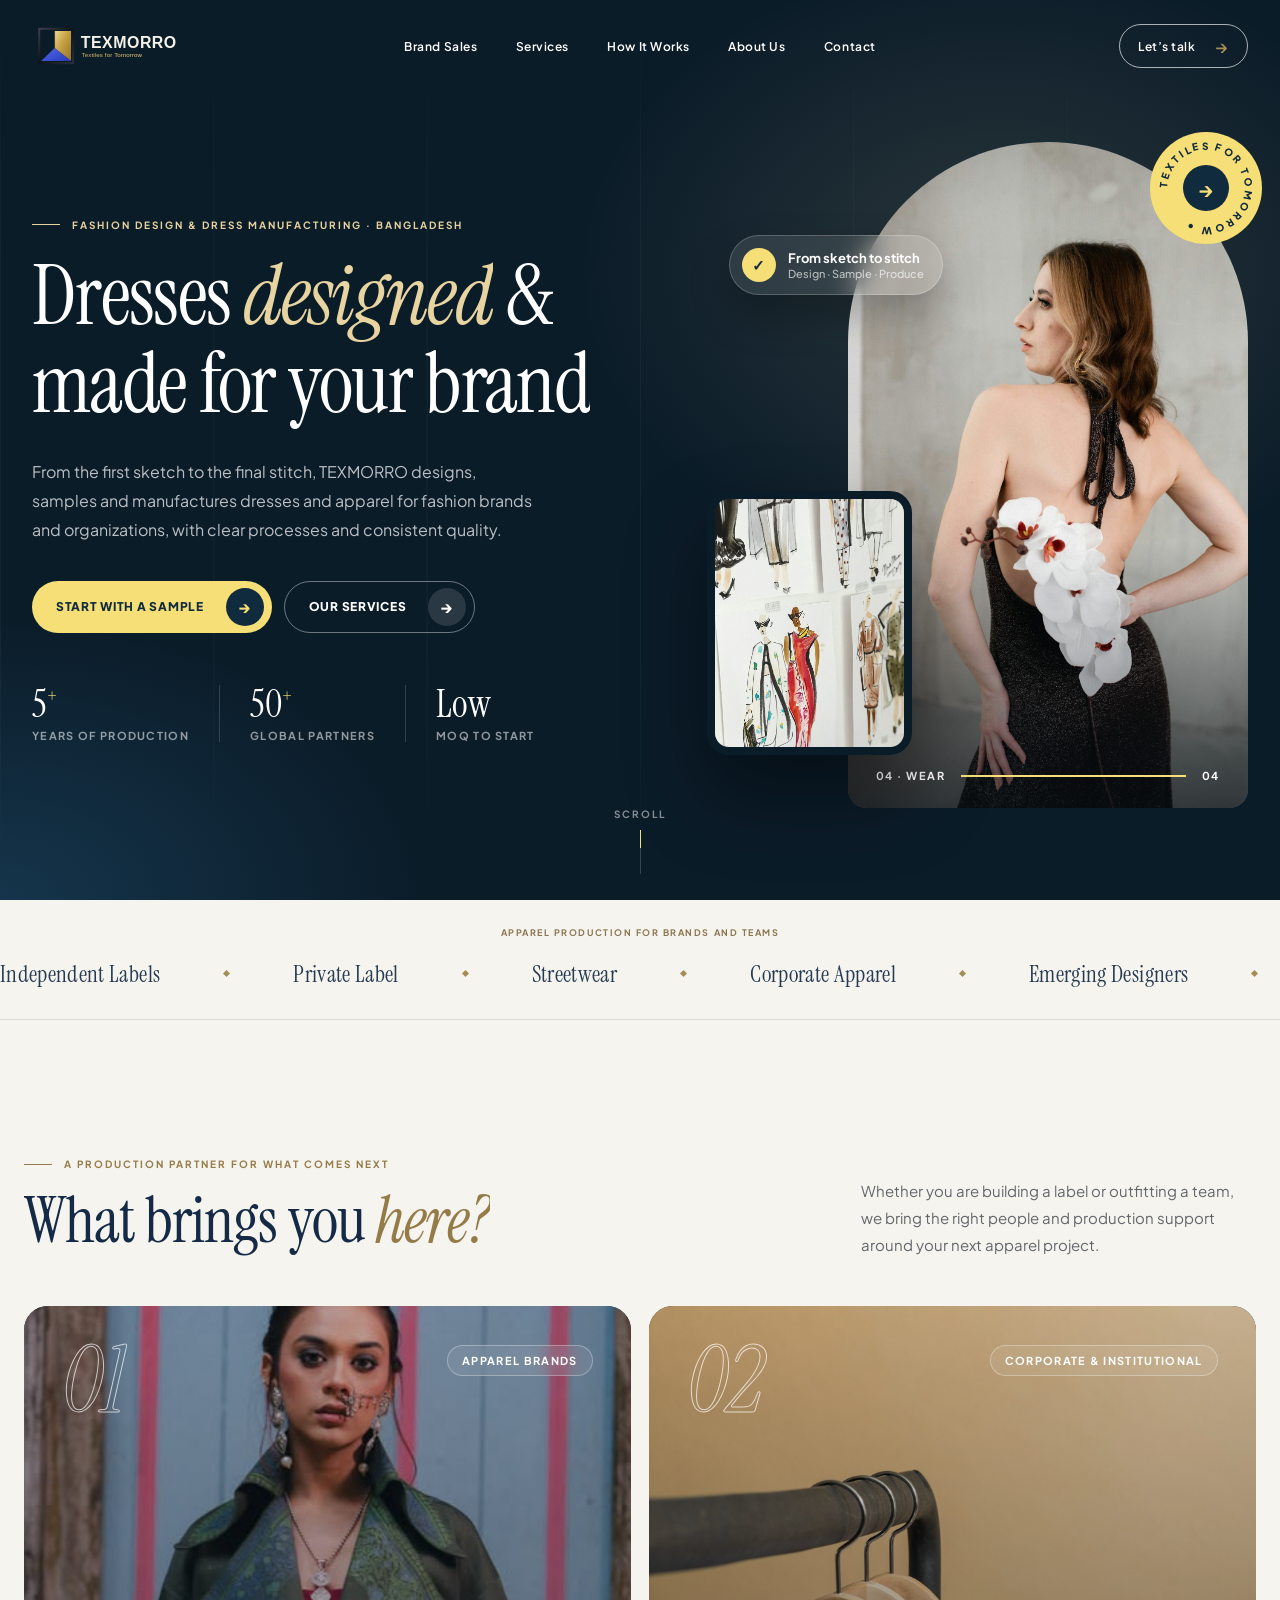
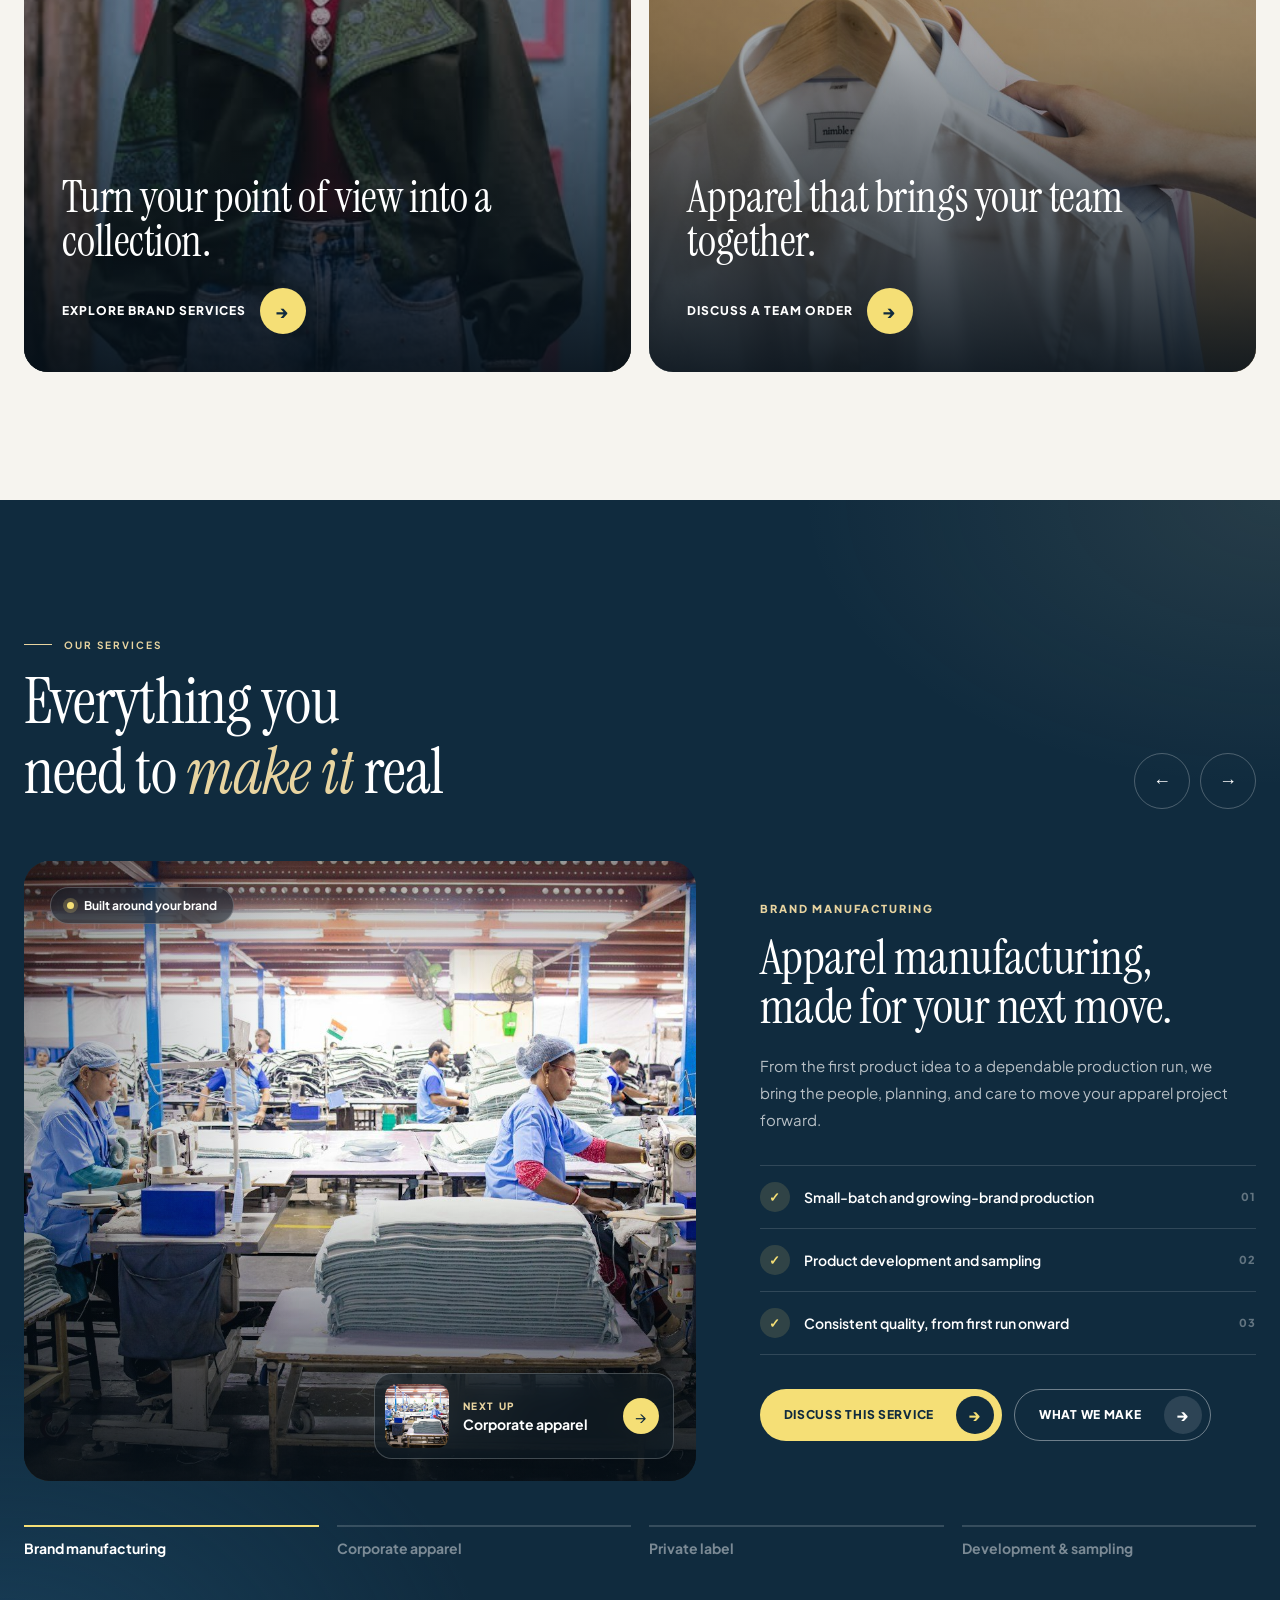
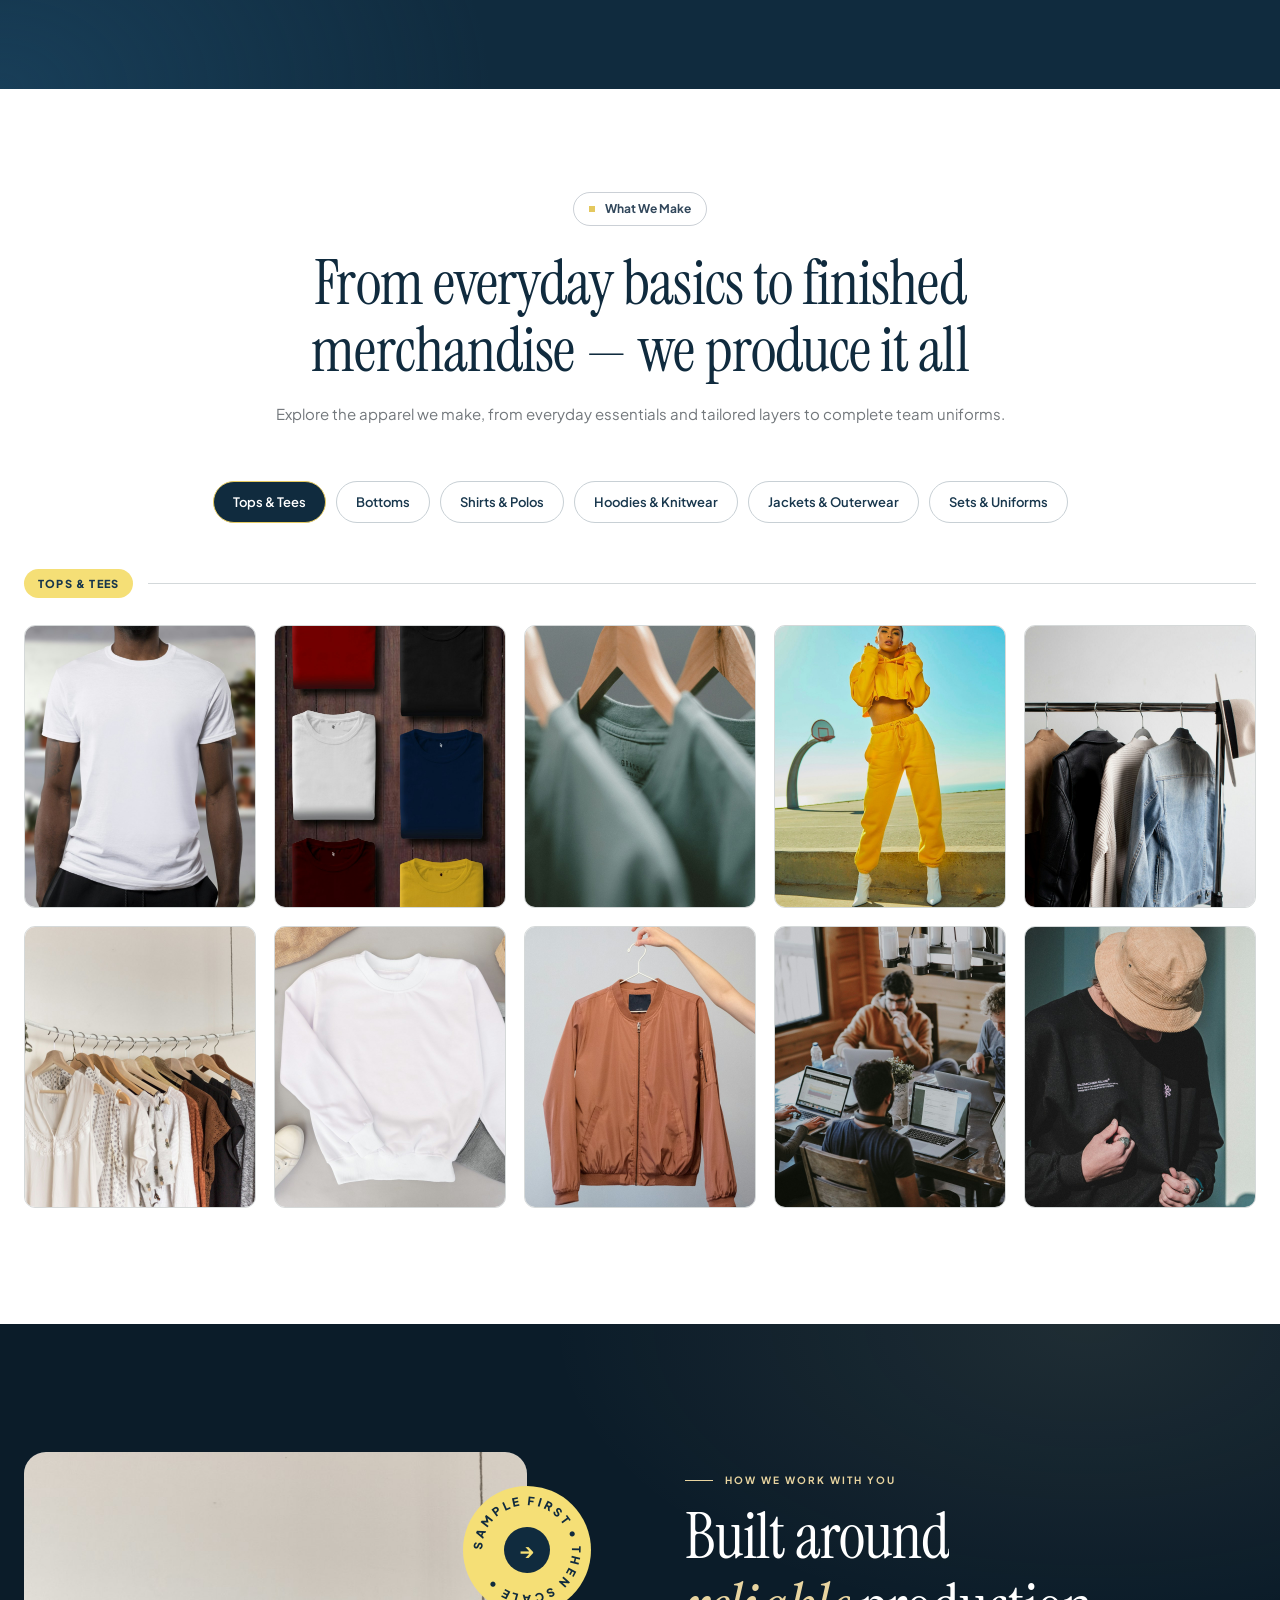
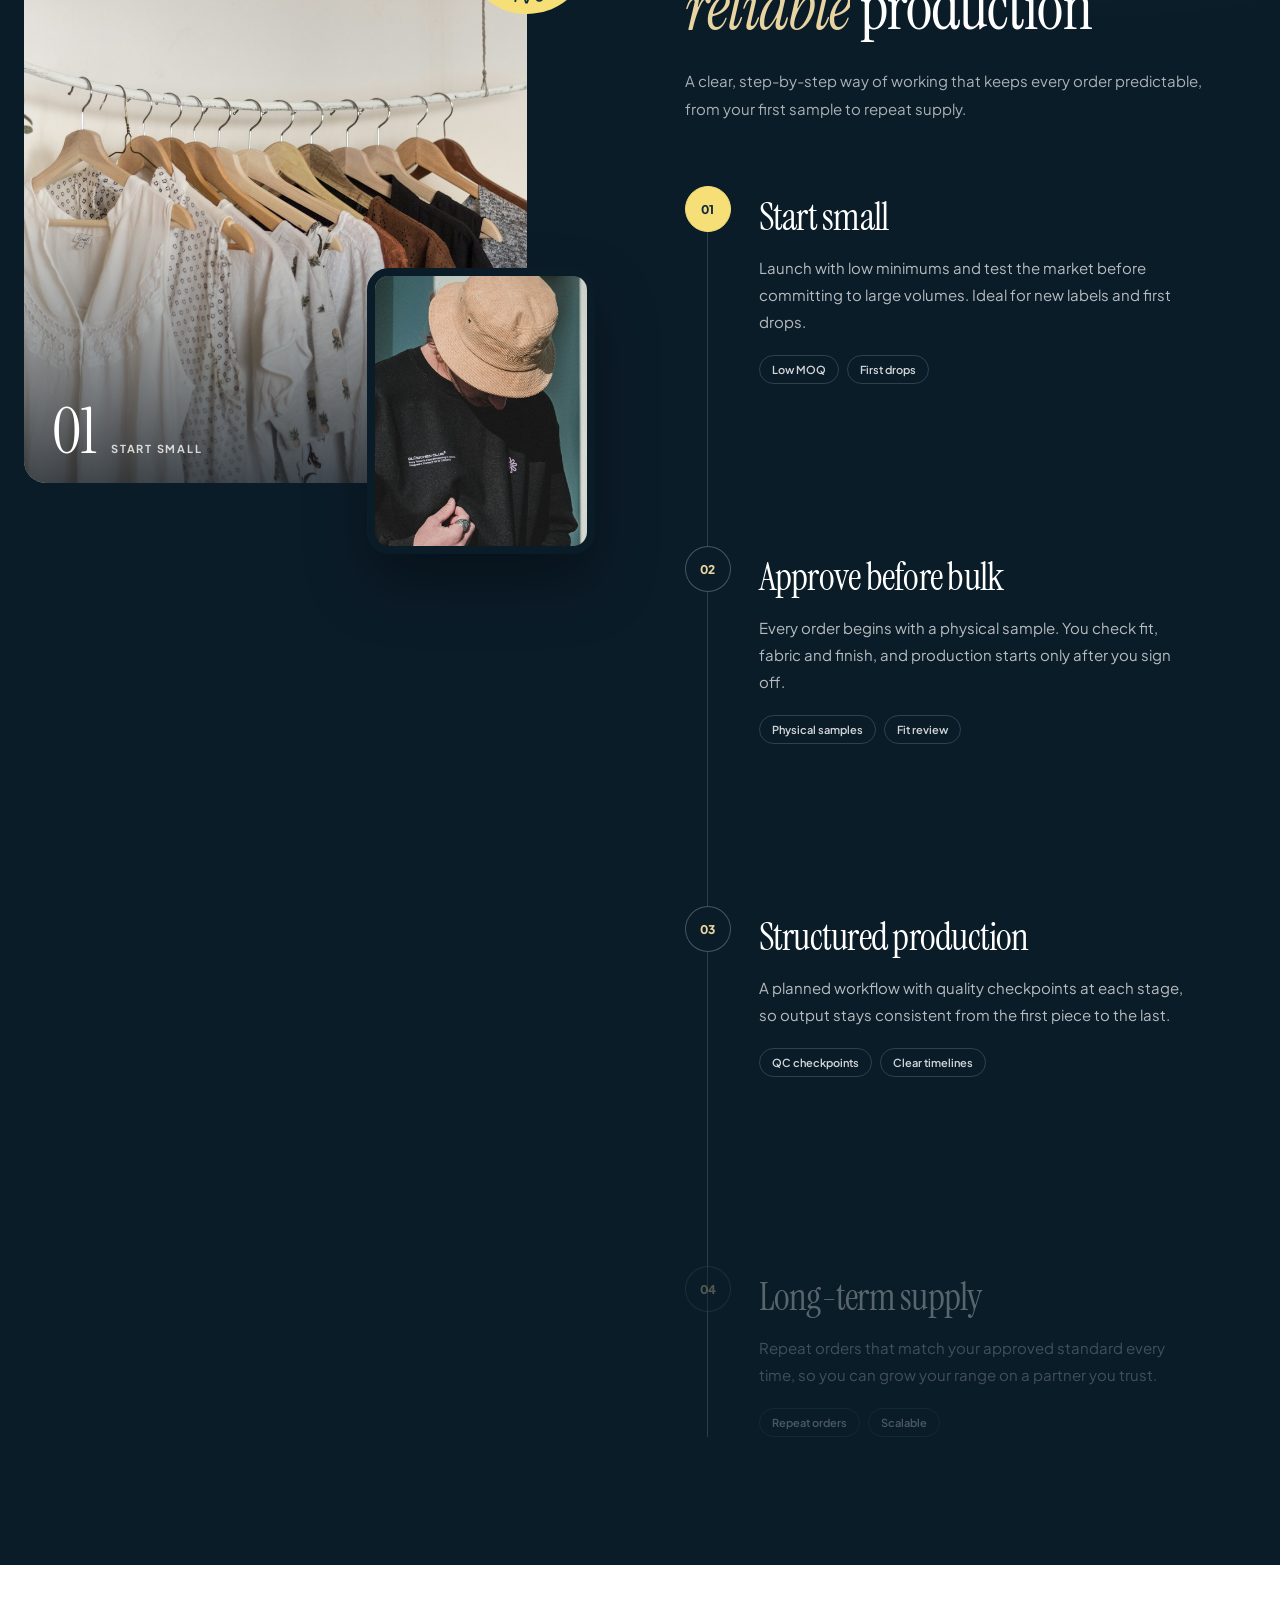
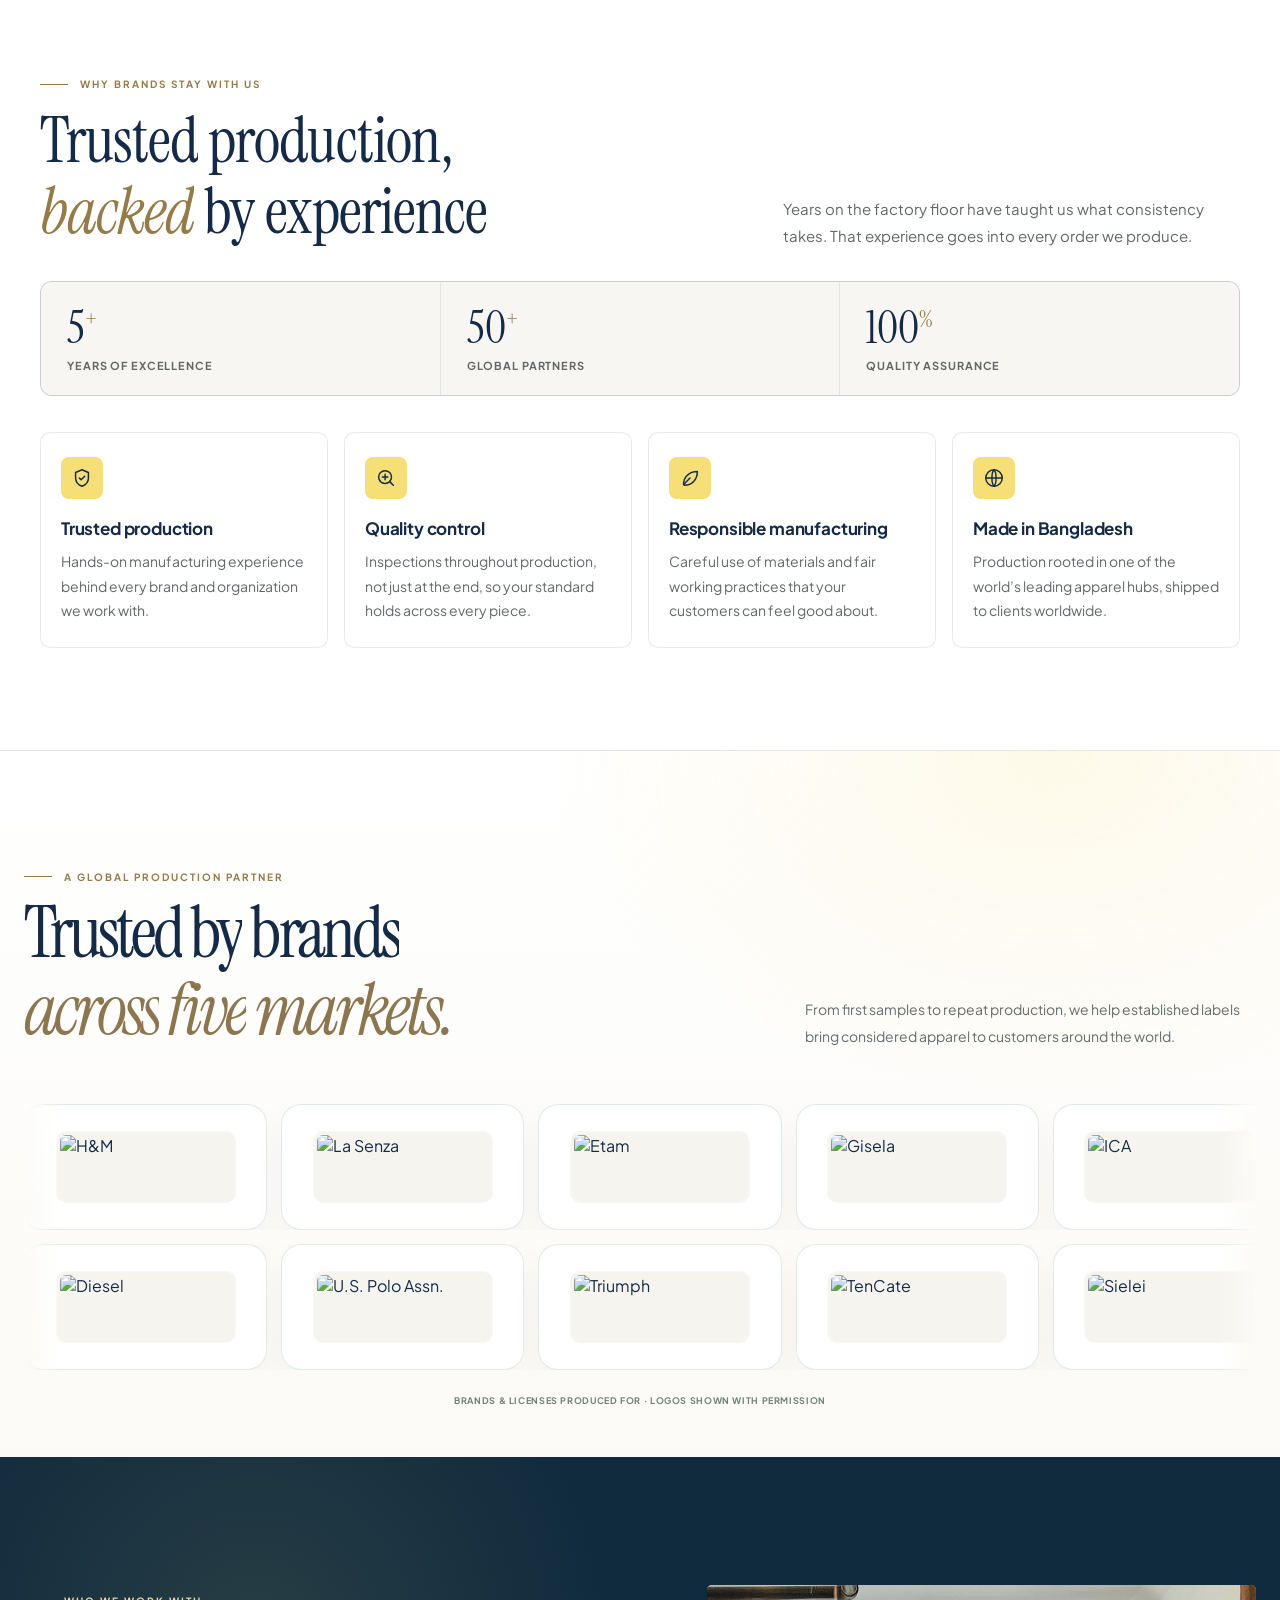
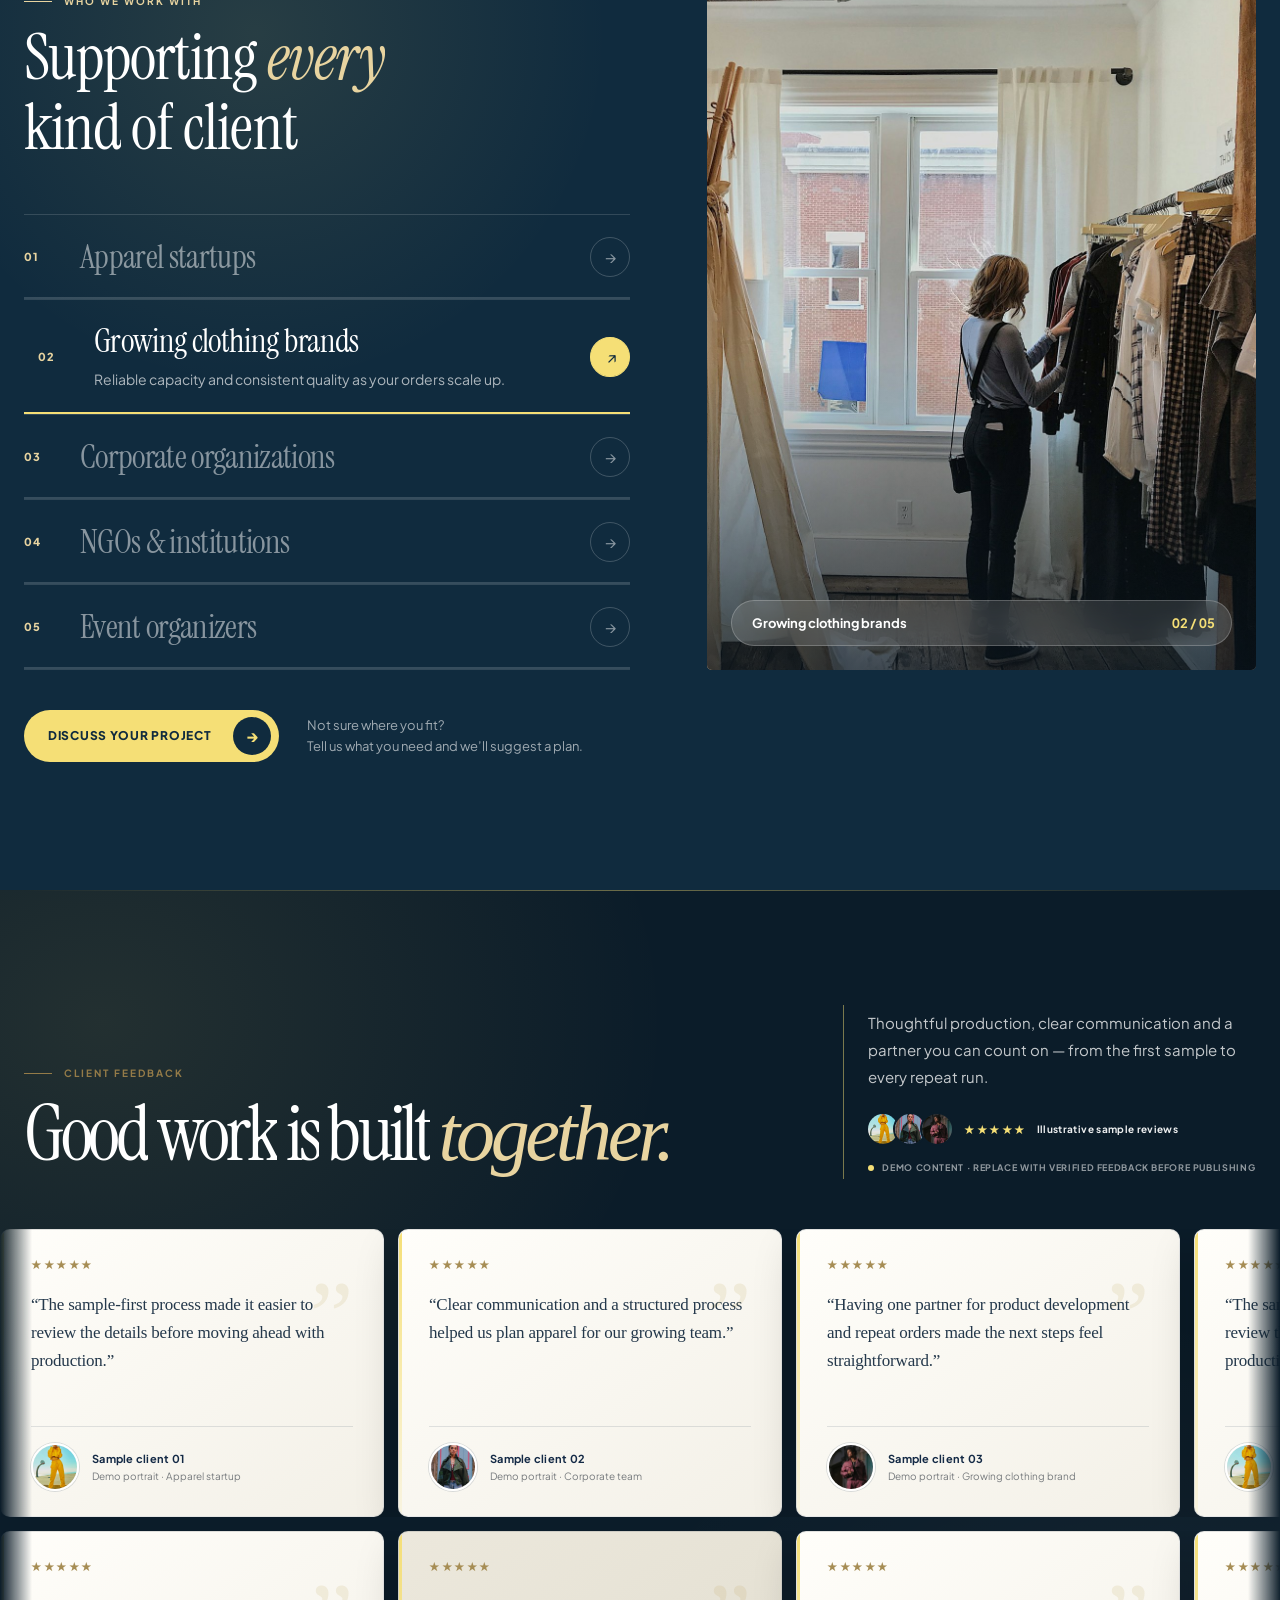
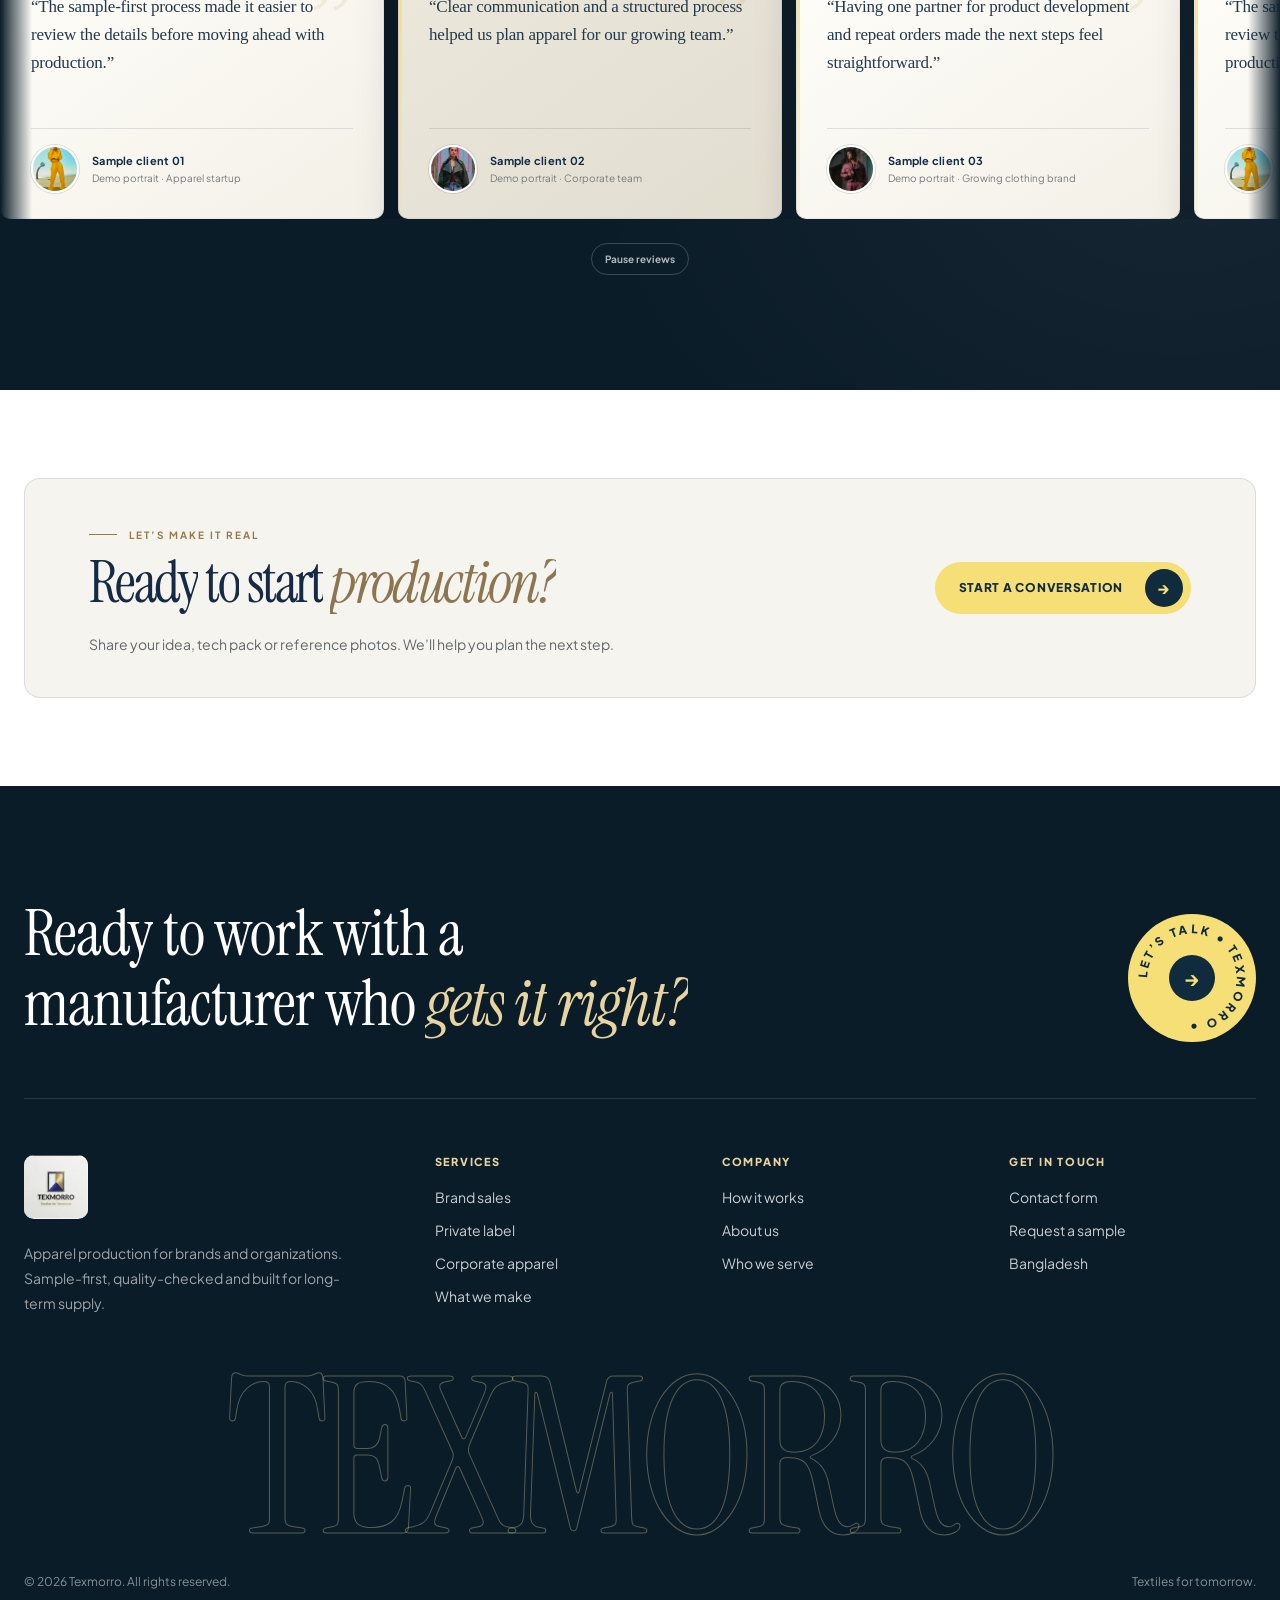
==== index.html @ 406d943c "addded my code" ====
<!doctype html>
<html lang="en">
<head>
  <meta charset="utf-8">
  <meta name="viewport" content="width=device-width, initial-scale=1">
  <meta name="theme-color" content="#0b1c29">
  <link rel="preconnect" href="https://fonts.googleapis.com">
  <link rel="preconnect" href="https://fonts.gstatic.com" crossorigin>
  <link href="https://fonts.googleapis.com/css2?family=Instrument+Serif:ital@0;1&family=Plus+Jakarta+Sans:wght@400;500;600;700;800&display=swap" rel="stylesheet">
  <title>Texmorro — Fashion for Tomorrow</title>
  <style>
    :root {
      color-scheme: light;
      --ink: #142a46;
      --paper: #f6f4ef;
      --gold: #a68d54;
    }

    * {
      box-sizing: border-box;
    }

    body {
      margin: 0;
      background: var(--paper);
      color: var(--ink);
      font-family: "Plus Jakarta Sans", "Helvetica Neue", Arial, sans-serif;
    }

    .site-header {
      position: absolute;
      z-index: 3;
      top: 0;
      right: 0;
      left: 0;
      min-height: 100px;
      border-bottom: 1px solid rgba(255, 255, 255, 0.14);
      background: rgba(15, 23, 33, 0.42);
      backdrop-filter: blur(12px);
      -webkit-backdrop-filter: blur(12px);
    }

    .header-inner {
      display: grid;
      width: min(100% - 64px, 1440px);
      min-height: 100px;
      grid-template-columns: 1fr auto 1fr;
      align-items: center;
      margin-inline: auto;
      position: relative;
    }

    .brand {
      display: inline-flex;
      width: fit-content;
      align-items: center;
    }

    .brand img {
      display: block;
      width: 72px;
      height: 72px;
      padding: 3px;
      border: 1px solid rgba(255, 255, 255, 0.32);
      background: var(--paper);
      object-fit: contain;
      mix-blend-mode: multiply;
    }

    .main-nav {
      display: flex;
      align-items: center;
      gap: clamp(22px, 3vw, 46px);
    }

    .navigation-area {
      display: contents;
    }

    .main-nav a,
    .contact-link {
      color: #fff;
      font-size: 12px;
      font-weight: 600;
      letter-spacing: 0.045em;
      text-decoration: none;
      transition: color 160ms ease;
    }

    .main-nav a {
      position: relative;
      padding-block: 8px;
      white-space: nowrap;
    }

    .main-nav a::after {
      position: absolute;
      right: 0;
      bottom: 1px;
      left: 0;
      height: 1px;
      background: var(--gold);
      content: "";
      transform: scaleX(0);
      transform-origin: left;
      transition: transform 180ms ease;
    }

    .main-nav a:hover,
    .main-nav a:focus-visible {
      color: var(--gold);
    }

    .main-nav a:hover::after,
    .main-nav a:focus-visible::after {
      transform: scaleX(1);
    }

    .contact-wrap {
      display: flex;
      justify-content: flex-end;
    }

    .contact-link {
      display: inline-flex;
      min-height: 44px;
      align-items: center;
      justify-content: center;
      gap: 20px;
      padding: 0 18px;
      border: 1px solid rgba(20, 42, 70, 0.35);
      white-space: nowrap;
    }

    .contact-link {
      border-color: rgba(255, 255, 255, 0.65);
    }

    .contact-link span {
      color: var(--gold);
      font-size: 17px;
      line-height: 1;
      transition: transform 160ms ease;
    }

    .contact-link:hover,
    .contact-link:focus-visible {
      border-color: #e8d4a0;
      color: #e8d4a0;
    }

    .contact-link:hover span {
      transform: translateX(3px);
    }

    .menu-toggle,
    .menu-button {
      display: none;
    }

    .brand-marquee {
      overflow: hidden;
      padding: 27px 0 30px;
      border-bottom: 1px solid rgba(20, 42, 70, 0.12);
      background: var(--paper);
    }

    .brand-marquee-label {
      margin: 0 20px 19px;
      color: #8c7650;
      font-size: 9px;
      font-weight: 700;
      letter-spacing: 0.17em;
      line-height: 1.4;
      text-align: center;
      text-transform: uppercase;
    }

    .marquee-viewport {
      overflow: hidden;
    }

    .marquee-track {
      display: flex;
      width: max-content;
      animation: marquee-scroll 34s linear infinite;
    }

    .marquee-group {
      display: flex;
      flex: none;
      align-items: center;
      gap: clamp(34px, 5vw, 76px);
      padding-right: clamp(34px, 5vw, 76px);
    }

    .marquee-item {
      display: inline-flex;
      align-items: center;
      gap: clamp(34px, 5vw, 76px);
      color: #263b51;
      font-family: "Instrument Serif", "Iowan Old Style", Georgia, serif;
      font-size: clamp(17px, 2vw, 23px);
      font-weight: 400;
      letter-spacing: 0.015em;
      white-space: nowrap;
    }

    .marquee-item::after {
      width: 5px;
      height: 5px;
      background: var(--gold);
      content: "";
      transform: rotate(45deg);
    }

    .marquee-viewport:hover .marquee-track {
      animation-play-state: paused;
    }

    .make-section {
      padding: clamp(72px, 8vw, 112px) 24px clamp(84px, 9vw, 128px);
      background: #fff;
    }

    .make-inner {
      width: min(100%, 1440px);
      margin-inline: auto;
    }

    .make-intro {
      max-width: 880px;
      margin: 0 auto;
      text-align: center;
    }

    .make-kicker {
      display: inline-flex;
      min-height: 34px;
      align-items: center;
      gap: 10px;
      padding: 0 15px;
      border: 1px solid rgba(20, 42, 70, 0.22);
      border-radius: 999px;
      color: #31475b;
      font-size: 12px;
      font-weight: 700;
    }

    .make-kicker::before {
      width: 6px;
      height: 6px;
      background: #e4c85e;
      content: "";
    }

    .make-heading {
      margin: 24px 0 16px;
      color: #102b3e;
      font-size: clamp(38px, 5vw, 62px);
      font-weight: 600;
      letter-spacing: -0.055em;
      line-height: 1.08;
      text-wrap: balance;
    }

    .make-summary {
      max-width: 790px;
      margin: 0 auto;
      color: #72777b;
      font-size: 15px;
      line-height: 1.8;
    }

    .make-tabs {
      display: flex;
      flex-wrap: wrap;
      justify-content: center;
      gap: 10px;
      margin: 54px auto 46px;
    }

    .make-tab {
      min-height: 42px;
      padding: 0 19px;
      border: 1px solid #c8d0d5;
      border-radius: 999px;
      background: #fff;
      color: #18374d;
      cursor: pointer;
      font: inherit;
      font-size: 13px;
      font-weight: 600;
      transition: color 180ms ease, background 180ms ease, border-color 180ms ease;
    }

    .make-tab:hover,
    .make-tab:focus-visible {
      border-color: #17364b;
      outline: none;
    }

    .make-tab[aria-selected="true"] {
      border-color: #e6ca61;
      background: #102b3e;
      color: #fff;
    }

    .make-current {
      display: flex;
      align-items: center;
      gap: 15px;
      margin-bottom: 27px;
    }

    .make-current-label {
      flex: 0 0 auto;
      padding: 8px 14px;
      border-radius: 999px;
      background: #f5df76;
      color: #17364b;
      font-size: 11px;
      font-weight: 800;
      letter-spacing: 0.11em;
      text-transform: uppercase;
    }

    .make-current::after {
      height: 1px;
      flex: 1;
      background: #d3d8da;
      content: "";
    }

    .make-panel {
      display: grid;
      grid-template-columns: repeat(5, minmax(0, 1fr));
      gap: 18px;
    }

    .make-card {
      position: relative;
      min-width: 0;
      aspect-ratio: 0.82;
      overflow: hidden;
      border: 1px solid #d5d9d9;
      border-radius: 11px;
      background: #eef0ef;
      isolation: isolate;
      outline: none;
    }

    .make-card::after {
      position: absolute;
      z-index: 0;
      inset: 36% 0 0;
      background: linear-gradient(0deg, rgba(10, 25, 36, 0.76), transparent);
      content: "";
      opacity: 0;
      transition: opacity 240ms ease;
    }

    .make-card img {
      display: block;
      width: 100%;
      height: 100%;
      object-fit: cover;
      transition: transform 650ms cubic-bezier(0.2, 0.7, 0.2, 1);
    }

    .make-card:hover img,
    .make-card:focus-visible img {
      transform: scale(1.055);
    }

    .make-card:hover::after,
    .make-card:focus-visible::after {
      opacity: 1;
    }

    .make-card:focus-visible {
      box-shadow: 0 0 0 3px #e6ca61;
    }

    .make-card-name {
      position: absolute;
      z-index: 1;
      right: 16px;
      bottom: 17px;
      left: 16px;
      color: #fff;
      font-size: 14px;
      font-weight: 650;
      line-height: 1.35;
      opacity: 0;
      transform: translateY(7px);
      transition: opacity 220ms ease, transform 220ms ease;
    }

    .make-card:hover .make-card-name,
    .make-card:focus-visible .make-card-name {
      opacity: 1;
      transform: translateY(0);
    }

    @keyframes marquee-scroll {
      to {
        transform: translateX(-50%);
      }
    }

    @media (max-width: 900px) {
      .header-inner {
        width: min(100% - 40px, 1440px);
        grid-template-columns: 1fr auto;
      }

      .main-nav {
        display: none;
        align-items: stretch;
        gap: 0;
      }

      .main-nav a {
        padding: 14px 0;
        border-bottom: 1px solid rgba(20, 42, 70, 0.12);
        color: var(--ink);
      }

      .main-nav a::after {
        content: none;
      }

      .contact-wrap {
        display: none;
      }

      .navigation-area {
        position: absolute;
        top: 100%;
        right: 0;
        left: 0;
        display: none;
        padding: 8px 20px 18px;
        border-bottom: 1px solid rgba(20, 42, 70, 0.12);
        background: var(--paper);
      }

      .menu-toggle:checked ~ .navigation-area {
        display: block;
      }

      .menu-toggle:checked ~ .navigation-area .main-nav {
        display: flex;
        flex-direction: column;
      }

      .menu-button {
        display: inline-flex;
        width: 44px;
        height: 44px;
        flex-direction: column;
        align-items: center;
        justify-content: center;
        gap: 6px;
        border: 1px solid rgba(20, 42, 70, 0.25);
        cursor: pointer;
      }

      .menu-button span {
        width: 17px;
        height: 1px;
        background: var(--ink);
      }

      .menu-toggle:checked ~ .navigation-area .contact-wrap {
        display: flex;
      }

      .contact-link {
        width: 100%;
        border-color: rgba(20, 42, 70, 0.35);
        color: var(--ink);
      }

      .brand-marquee {
        padding: 24px 0 26px;
      }

      .make-tabs {
        margin-block: 36px;
      }

      .make-panel {
        grid-template-columns: repeat(3, minmax(0, 1fr));
        gap: 18px;
      }

    }

    @media (max-width: 480px) {
      .header-inner {
        width: calc(100% - 32px);
        min-height: 82px;
      }

      .site-header {
        min-height: 82px;
      }

      .brand img {
        width: 70px;
        height: 70px;
      }

      .brand-marquee-label {
        margin-bottom: 15px;
        font-size: 8px;
      }

      .make-section {
        padding: 68px 18px 78px;
      }

      .make-heading {
        margin-top: 20px;
        font-size: 40px;
      }

      .make-summary {
        font-size: 13px;
      }

      .make-tabs {
        justify-content: flex-start;
        flex-wrap: nowrap;
        overflow-x: auto;
        margin: 30px -18px 32px;
        padding: 0 18px 5px;
        scrollbar-width: none;
      }

      .make-tabs::-webkit-scrollbar {
        display: none;
      }

      .make-tab {
        flex: 0 0 auto;
        min-height: 40px;
        padding-inline: 15px;
        font-size: 12px;
      }

      .make-current {
        gap: 10px;
        margin-bottom: 18px;
      }

      .make-current-label {
        padding: 7px 10px;
        font-size: 9px;
      }

      .make-panel {
        grid-template-columns: repeat(2, minmax(0, 1fr));
        gap: 12px;
      }

      .make-card-name {
        right: 11px;
        bottom: 12px;
        left: 11px;
        font-size: 12px;
      }

      .marquee-group {
        gap: 30px;
        padding-right: 30px;
      }

      .marquee-item {
        gap: 30px;
        font-size: 18px;
      }

    }

    @media (hover: none) {
      .make-card::after,
      .make-card-name {
        opacity: 1;
      }

      .make-card-name {
        transform: none;
      }
    }

    @media (prefers-reduced-motion: reduce) {
      *,
      *::before,
      *::after {
        scroll-behavior: auto !important;
        animation-duration: 0.01ms !important;
        animation-iteration-count: 1 !important;
        transition-duration: 0.01ms !important;
      }
    }

    /* ==========================================================
       NEW SECTIONS — shared tokens & motion utilities
       ========================================================== */
    :root {
      --night: #0b1c29;
      --deep: #102b3e;
      --cream: #e8d4a0;
      --sun: #f5df76;
      --serif: "Instrument Serif", "Iowan Old Style", Georgia, serif;
      --ease-out: cubic-bezier(0.2, 0.7, 0.2, 1);
    }

    .tx-kicker {
      display: inline-flex;
      align-items: center;
      gap: 12px;
      color: var(--cream);
      font-size: 10px;
      font-weight: 700;
      letter-spacing: 0.2em;
      text-transform: uppercase;
    }

    .tx-kicker::before {
      width: 28px;
      height: 1px;
      background: currentColor;
      content: "";
    }

    .tx-kicker.is-dark {
      color: #947b48;
    }

    .tx-title {
      margin: 18px 0 0;
      font-family: var(--serif);
      font-size: clamp(38px, 5vw, 68px);
      font-weight: 400;
      line-height: 1.02;
      letter-spacing: -0.035em;
      text-wrap: balance;
    }

    .tx-title em {
      color: var(--cream);
      font-style: italic;
    }

    .tx-title.is-dark em {
      color: #947b48;
    }

    /* scroll reveal */
    .reveal {
      opacity: 0;
      transform: translateY(34px);
      transition: opacity 900ms var(--ease-out), transform 900ms var(--ease-out);
      transition-delay: var(--d, 0ms);
    }

    .reveal.is-in {
      opacity: 1;
      transform: none;
    }

    /* curtain reveal (transform-based; clip-path transitions are unreliable in Chrome) */
    .mask-curtain {
      position: absolute;
      z-index: 6;
      inset: -1px;
      background: var(--curtain, var(--paper));
      pointer-events: none;
      transform-origin: top;
      transition: transform 1300ms cubic-bezier(0.7, 0, 0.2, 1);
      transition-delay: var(--d, 0ms);
    }

    .reveal-mask.is-in .mask-curtain {
      transform: scaleY(0);
    }

    .rely-frame,
    .hero-main {
      --curtain: var(--night);
    }

    /* split-word headline reveal */
    .split-words .w {
      display: inline-block;
      overflow: hidden;
      vertical-align: bottom;
      padding-bottom: 0.08em;
    }

    .split-words .w > span {
      display: inline-block;
      transform: translateY(110%);
      transition: transform 1000ms var(--ease-out);
      transition-delay: calc(var(--i) * 55ms);
    }

    .split-words.is-in .w > span {
      transform: none;
    }

    /* rotating text badge */
    .spin-badge {
      position: relative;
      display: grid;
      width: 128px;
      height: 128px;
      place-items: center;
      border-radius: 50%;
      background: var(--sun);
      color: var(--deep);
      text-decoration: none;
    }

    .spin-badge svg {
      position: absolute;
      inset: 8px;
      width: calc(100% - 16px);
      height: calc(100% - 16px);
      animation: spin 16s linear infinite;
    }

    .spin-badge text {
      fill: currentColor;
      font-size: 10.4px;
      font-weight: 800;
      letter-spacing: 0.24em;
      text-transform: uppercase;
    }

    .spin-badge b {
      display: grid;
      width: 46px;
      height: 46px;
      place-items: center;
      border-radius: 50%;
      background: var(--deep);
      color: var(--sun);
      font-size: 20px;
      transition: transform 400ms var(--ease-out);
    }

    .spin-badge:hover b,
    .spin-badge:focus-visible b {
      transform: rotate(-45deg) scale(1.08);
    }

    @keyframes spin {
      to { transform: rotate(360deg); }
    }

    .tx-btn {
      display: inline-flex;
      min-height: 52px;
      align-items: center;
      gap: 22px;
      padding: 0 8px 0 24px;
      border-radius: 999px;
      background: var(--sun);
      color: var(--deep);
      font-size: 12px;
      font-weight: 800;
      letter-spacing: 0.06em;
      text-decoration: none;
      text-transform: uppercase;
      transition: background 200ms ease, transform 300ms var(--ease-out);
    }

    .tx-btn span {
      display: grid;
      width: 38px;
      height: 38px;
      place-items: center;
      border-radius: 50%;
      background: var(--deep);
      color: var(--sun);
      font-size: 16px;
      transition: transform 300ms var(--ease-out);
    }

    .tx-btn:hover,
    .tx-btn:focus-visible {
      background: #fff;
    }

    .tx-btn:hover span,
    .tx-btn:focus-visible span {
      transform: rotate(-45deg);
    }

    .tx-btn.is-ghost {
      border: 1px solid rgba(255, 255, 255, 0.4);
      background: transparent;
      color: #fff;
    }

    .tx-btn.is-ghost span {
      background: rgba(255, 255, 255, 0.12);
      color: #fff;
    }

    .tx-btn.is-ghost:hover,
    .tx-btn.is-ghost:focus-visible {
      border-color: #fff;
      background: rgba(255, 255, 255, 0.08);
    }

    /* ==========================================================
       01 — Built around reliable production (sticky image story)
       ========================================================== */
    .rely-section {
      position: relative;
      padding: clamp(84px, 10vw, 150px) 24px;
      overflow: clip;
      background:
        radial-gradient(900px 500px at 85% 0%, rgba(232, 212, 160, 0.09), transparent 60%),
        var(--night);
      color: #fff;
    }

    .rely-inner {
      display: grid;
      width: min(100%, 1280px);
      grid-template-columns: minmax(0, 1fr) minmax(0, 1fr);
      gap: clamp(48px, 7vw, 110px);
      margin-inline: auto;
    }

    .rely-visual {
      position: sticky;
      top: 110px;
      height: min(78vh, 720px);
      align-self: start;
    }

    .rely-frame {
      position: absolute;
      inset: 0 12% 10% 0;
      overflow: hidden;
      border-radius: 22px;
      background: #18303f;
    }

    .rely-frame img {
      position: absolute;
      inset: 0;
      width: 100%;
      height: 100%;
      object-fit: cover;
      opacity: 0;
      transform: scale(1.14);
      transition: opacity 900ms ease, transform 1800ms var(--ease-out);
    }

    .rely-frame img.is-active {
      opacity: 1;
      transform: scale(1);
    }

    .rely-frame::after {
      position: absolute;
      inset: 0;
      background: linear-gradient(180deg, transparent 55%, rgba(5, 14, 22, 0.75));
      content: "";
    }

    .rely-frame-caption {
      position: absolute;
      z-index: 1;
      bottom: 26px;
      left: 28px;
      display: flex;
      align-items: baseline;
      gap: 14px;
    }

    .rely-frame-caption strong {
      font-family: var(--serif);
      font-size: 64px;
      font-weight: 400;
      line-height: 0.8;
    }

    .rely-frame-caption span {
      color: rgba(255, 255, 255, 0.78);
      font-size: 11px;
      font-weight: 700;
      letter-spacing: 0.16em;
      text-transform: uppercase;
    }

    .rely-thumb {
      position: absolute;
      right: 0;
      bottom: 0;
      width: 40%;
      aspect-ratio: 0.8;
      overflow: hidden;
      border: 8px solid var(--night);
      border-radius: 22px;
      box-shadow: 0 30px 60px rgba(0, 0, 0, 0.35);
    }

    .rely-thumb img {
      width: 100%;
      height: 120%;
      object-fit: cover;
      transform: translateY(var(--py, 0px));
    }

    .rely-visual .spin-badge {
      position: absolute;
      top: 34px;
      right: calc(12% - 64px);
    }

    .rely-copy {
      padding-top: 12px;
    }

    .rely-intro {
      max-width: 520px;
      margin: 22px 0 0;
      color: rgba(255, 255, 255, 0.66);
      font-size: 15px;
      line-height: 1.85;
    }

    .rely-steps {
      position: relative;
      margin: 64px 0 0;
      padding: 0;
      list-style: none;
    }

    .rely-steps::before,
    .rely-steps::after {
      position: absolute;
      top: 0;
      bottom: 0;
      left: 22px;
      width: 1px;
      background: rgba(255, 255, 255, 0.14);
      content: "";
    }

    .rely-steps::after {
      bottom: auto;
      height: calc(var(--progress, 0) * 100%);
      background: linear-gradient(180deg, var(--cream), var(--sun));
      box-shadow: 0 0 16px rgba(245, 223, 118, 0.6);
    }

    .rely-step {
      position: relative;
      display: grid;
      min-height: 40vh;
      grid-template-columns: 46px minmax(0, 1fr);
      gap: 28px;
      padding-bottom: 40px;
      opacity: 0.32;
      transition: opacity 500ms ease;
    }

    .rely-step:last-child {
      min-height: 0;
      padding-bottom: 0;
    }

    .rely-step.is-active {
      opacity: 1;
    }

    .rely-dot {
      position: relative;
      z-index: 1;
      display: grid;
      width: 46px;
      height: 46px;
      place-items: center;
      border: 1px solid rgba(255, 255, 255, 0.25);
      border-radius: 50%;
      background: var(--night);
      color: var(--cream);
      font-size: 12px;
      font-weight: 800;
      transition: background 400ms ease, color 400ms ease, border-color 400ms ease;
    }

    .rely-step.is-active .rely-dot {
      border-color: var(--sun);
      background: var(--sun);
      color: var(--deep);
    }

    .rely-step h3 {
      margin: 6px 0 12px;
      font-family: var(--serif);
      font-size: clamp(28px, 3vw, 40px);
      font-weight: 400;
      letter-spacing: -0.02em;
    }

    .rely-step p {
      max-width: 440px;
      margin: 0;
      color: rgba(255, 255, 255, 0.7);
      font-size: 15px;
      line-height: 1.8;
    }

    .rely-step-tags {
      display: flex;
      flex-wrap: wrap;
      gap: 8px;
      margin-top: 20px;
    }

    .rely-step-tags span {
      padding: 7px 12px;
      border: 1px solid rgba(255, 255, 255, 0.16);
      border-radius: 999px;
      color: rgba(255, 255, 255, 0.82);
      font-size: 11px;
      font-weight: 600;
    }

    .rely-step-img {
      display: none;
    }

    /* ==========================================================
       02 — Trusted production
       ========================================================== */
    .proof-section {
      padding: clamp(68px, 8vw, 108px) 24px;
      background: #fff;
    }

    .proof-inner {
      width: min(100%, 1200px);
      margin-inline: auto;
    }

    .proof-head {
      display: grid;
      grid-template-columns: minmax(0, 1fr) minmax(260px, 0.65fr);
      align-items: end;
      gap: 40px;
      margin-bottom: 32px;
    }

    .proof-head .tx-title {
      color: var(--ink);
    }

    .proof-head p {
      margin: 0;
      color: #62676b;
      font-size: 15px;
      line-height: 1.8;
    }

    .proof-stats {
      display: grid;
      grid-template-columns: repeat(3, minmax(0, 1fr));
      gap: 1px;
      overflow: hidden;
      margin-bottom: 36px;
      border: 1px solid rgba(20, 42, 70, 0.12);
      border-radius: 12px;
      background: rgba(20, 42, 70, 0.12);
    }

    .proof-stat {
      display: flex;
      flex-direction: column;
      align-items: flex-start;
      gap: 8px;
      padding: 22px 26px;
      background: #f7f6f2;
      color: var(--ink);
    }

    .proof-stat strong {
      font-family: var(--serif);
      font-size: clamp(32px, 4vw, 46px);
      font-weight: 400;
      line-height: 1;
      font-variant-numeric: tabular-nums;
    }

    .proof-stat strong sup {
      color: #947b48;
      font-size: 0.5em;
    }

    .proof-stat > span {
      color: #62676b;
      font-size: 11px;
      font-weight: 700;
      letter-spacing: 0.08em;
      line-height: 1.4;
      text-transform: uppercase;
    }

    .proof-grid {
      display: grid;
      grid-template-columns: repeat(4, minmax(0, 1fr));
      gap: 16px;
      margin-top: 0;
    }

    .proof-card {
      padding: 24px 20px;
      border: 1px solid rgba(20, 42, 70, 0.1);
      border-radius: 10px;
      background: #fff;
    }

    .proof-icon {
      display: grid;
      width: 42px;
      height: 42px;
      place-items: center;
      margin-bottom: 18px;
      border-radius: 8px;
      background: #f5df76;
      color: var(--ink);
    }

    .proof-icon svg {
      width: 22px;
      height: 22px;
    }

    .proof-card h3 {
      margin: 0 0 10px;
      color: var(--ink);
      font-size: 17px;
      font-weight: 700;
      letter-spacing: -0.01em;
    }

    .proof-card p {
      margin: 0;
      color: #62676b;
      font-size: 14px;
      line-height: 1.75;
    }

    /* ==========================================================
       03 — Markets and production programs
       ========================================================== */
    .markets-section {
      position: relative;
      padding: clamp(76px, 8.5vw, 116px) 0 48px;
      overflow: hidden;
      border-top: 1px solid rgba(20, 42, 70, 0.1);
      background:
        radial-gradient(ellipse at 82% 0, rgba(245, 223, 118, 0.16), transparent 34%),
        linear-gradient(180deg, #fff 0%, #fbfaf6 100%);
      color: var(--ink);
    }

    .markets-inner {
      width: min(100% - 48px, 1280px);
      margin-inline: auto;
    }

    .markets-head {
      display: grid;
      grid-template-columns: minmax(0, 1.15fr) minmax(300px, 0.75fr);
      align-items: end;
      gap: clamp(32px, 7vw, 104px);
      margin-bottom: 52px;
    }

    .markets-copy .tx-title {
      max-width: 760px;
      margin-top: 14px;
      color: var(--ink);
      font-size: clamp(42px, 5.7vw, 72px);
      letter-spacing: -0.055em;
      line-height: 1;
    }

    .markets-copy .tx-title em {
      color: #8c7650;
      font-family: var(--serif);
      font-weight: 400;
    }

    .markets-intro {
      max-width: 440px;
      margin: 0 0 3px;
      color: #616d70;
      font-size: 14px;
      line-height: 1.9;
    }

    .markets-lanes {
      display: grid;
      gap: 14px;
    }

    .mq-row {
      display: flex;
      flex: none;
      gap: 14px;
      padding-right: 14px;
    }

    .markets-lane {
      overflow: hidden;
      -webkit-mask-image: linear-gradient(90deg, transparent, #000 3%, #000 97%, transparent);
      mask-image: linear-gradient(90deg, transparent, #000 3%, #000 97%, transparent);
    }

    .markets-track {
      display: flex;
      width: max-content;
      animation: markets-scroll-left 48s linear infinite;
      will-change: transform;
    }

    .markets-lane--reverse .markets-track {
      animation-name: markets-scroll-right;
      animation-duration: 54s;
    }

    .brand {
      display: flex;
      width: clamp(220px, 19vw, 250px);
      min-height: 126px;
      align-items: center;
      justify-content: center;
      padding: 20px;
      border: 1px solid rgba(72, 128, 99, 0.16);
      border-radius: 20px;
      background: rgba(255, 255, 255, 0.94);
      box-shadow: 0 12px 30px rgba(20, 42, 70, 0.045);
      transition: border-color 200ms ease, box-shadow 200ms ease, transform 200ms ease;
    }

    .markets-section .brand:hover {
      transform: translateY(-4px);
      border-color: rgba(166, 141, 84, 0.48);
      box-shadow: 0 18px 36px rgba(20, 42, 70, 0.1);
    }

    .markets-section .brand img {
      display: block;
      width: min(100%, 180px);
      height: 72px;
      object-fit: contain;
    }

    .markets-caption {
      margin: 24px 24px 0;
      color: #718078;
      font-size: 9px;
      font-weight: 700;
      letter-spacing: 0.07em;
      line-height: 1.6;
      text-align: center;
      text-transform: uppercase;
    }

    .markets-section:hover .markets-track,
    .markets-lane:focus-within .markets-track {
      animation-play-state: paused;
    }

    @keyframes markets-scroll-left {
      to {
        transform: translateX(-50%);
      }
    }

    @keyframes markets-scroll-right {
      from {
        transform: translateX(-50%);
      }

      to {
        transform: translateX(0);
      }
    }

    /* ==========================================================
       03 — Clients (interactive hover gallery)
       ========================================================== */
    .clients-section {
      position: relative;
      padding: clamp(84px, 10vw, 140px) 24px;
      overflow: clip;
      background: var(--deep);
      color: #fff;
    }

    .clients-section::before {
      position: absolute;
      top: -20%;
      left: -10%;
      width: 60vw;
      height: 60vw;
      border-radius: 50%;
      background: radial-gradient(circle, rgba(245, 223, 118, 0.1), transparent 65%);
      content: "";
      pointer-events: none;
    }

    .clients-inner {
      position: relative;
      display: grid;
      width: min(100%, 1320px);
      grid-template-columns: minmax(0, 1.05fr) minmax(0, 0.95fr);
      align-items: start;
      gap: clamp(40px, 6vw, 96px);
      margin-inline: auto;
    }

    .clients-list {
      margin: 48px 0 0;
      padding: 0;
      border-top: 1px solid rgba(255, 255, 255, 0.14);
      list-style: none;
      counter-reset: client;
    }

    .client-item button {
      position: relative;
      display: grid;
      width: 100%;
      grid-template-columns: 40px minmax(0, 1fr) 40px;
      align-items: center;
      gap: 16px;
      padding: 22px 0;
      overflow: hidden;
      border: 0;
      border-bottom: 1px solid rgba(255, 255, 255, 0.14);
      background: none;
      color: rgba(255, 255, 255, 0.5);
      cursor: pointer;
      font: inherit;
      text-align: left;
      transition: color 300ms ease, padding 400ms var(--ease-out);
    }

    .client-item button::before {
      position: absolute;
      z-index: -1;
      inset: 0;
      background: linear-gradient(90deg, rgba(245, 223, 118, 0.12), transparent);
      content: "";
      transform: scaleX(0);
      transform-origin: left;
      transition: transform 500ms var(--ease-out);
    }

    .client-item button:focus-visible {
      outline: 2px solid var(--sun);
      outline-offset: 2px;
    }

    .client-item.is-active button {
      padding-left: 14px;
      color: #fff;
    }

    .client-item.is-active button::before {
      transform: scaleX(1);
    }

    .client-num {
      color: var(--cream);
      font-size: 11px;
      font-weight: 800;
      letter-spacing: 0.12em;
    }

    .client-name {
      font-family: var(--serif);
      font-size: clamp(24px, 2.6vw, 36px);
      letter-spacing: -0.02em;
      line-height: 1.15;
    }

    .client-name small {
      display: block;
      max-height: 0;
      margin-top: 0;
      overflow: hidden;
      color: rgba(255, 255, 255, 0.66);
      font-family: "Plus Jakarta Sans", "Helvetica Neue", Arial, sans-serif;
      font-size: 14px;
      letter-spacing: 0;
      line-height: 1.7;
      opacity: 0;
      transition: max-height 500ms var(--ease-out), opacity 400ms ease, margin 400ms ease;
    }

    .client-item.is-active .client-name small {
      max-height: 80px;
      margin-top: 8px;
      opacity: 1;
    }

    .client-arrow {
      display: grid;
      width: 40px;
      height: 40px;
      place-items: center;
      border: 1px solid rgba(255, 255, 255, 0.2);
      border-radius: 50%;
      transition: background 300ms ease, color 300ms ease, transform 400ms var(--ease-out);
    }

    .client-item.is-active .client-arrow {
      border-color: var(--sun);
      background: var(--sun);
      color: var(--deep);
      transform: rotate(-45deg);
    }

    .client-progress {
      position: absolute;
      right: 0;
      bottom: 0;
      left: 0;
      height: 2px;
      overflow: hidden;
      background: rgba(255, 255, 255, 0.16);
      pointer-events: none;
    }

    .client-progress-fill {
      display: block;
      width: 100%;
      height: 100%;
      background: var(--sun);
      transform: scaleX(0);
      transform-origin: left;
    }

    .client-progress-fill.is-running {
      animation: client-progress-fill 4s linear forwards;
    }

    .clients-section:is(:hover, :focus-within) .client-progress-fill.is-running {
      animation-play-state: paused;
    }

    @keyframes client-progress-fill {
      to {
        transform: scaleX(1);
      }
    }

    .clients-gallery {
      position: relative;
      position: sticky;
      top: 24px;
      align-self: start;
      aspect-ratio: 0.8;
      overflow: hidden;
      border-radius: 5px;
      background: #203c4d;
    }

    .clients-gallery img {
      position: absolute;
      inset: 0;
      width: 100%;
      height: 100%;
      object-fit: cover;
      opacity: 0;
      transform: none;
      transition: opacity 450ms ease;
    }

    .clients-gallery:hover img {
      transform: none;
    }

    .clients-gallery img.is-active {
      z-index: 1;
      opacity: 1;
    }

    .clients-gallery img.was-active {
      z-index: 0;
      opacity: 1;
    }

    .clients-gallery::after {
      position: absolute;
      z-index: 2;
      inset: 0;
      background: linear-gradient(0deg, rgba(8, 20, 30, 0.7), transparent 45%);
      content: "";
    }

    .clients-tag {
      position: absolute;
      z-index: 3;
      right: 24px;
      bottom: 24px;
      left: 24px;
      display: flex;
      align-items: center;
      justify-content: space-between;
      gap: 12px;
      padding: 14px 16px 14px 20px;
      border: 1px solid rgba(255, 255, 255, 0.22);
      border-radius: 999px;
      background: rgba(255, 255, 255, 0.12);
      backdrop-filter: blur(14px);
      -webkit-backdrop-filter: blur(14px);
      font-size: 13px;
      font-weight: 700;
    }

    .clients-tag em {
      color: var(--sun);
      font-style: normal;
      font-variant-numeric: tabular-nums;
    }

    .clients-cta {
      display: flex;
      flex-wrap: wrap;
      align-items: center;
      gap: 18px 28px;
      margin-top: 40px;
    }

    .clients-cta p {
      margin: 0;
      color: rgba(255, 255, 255, 0.6);
      font-size: 13px;
      line-height: 1.6;
    }

    /* ==========================================================
       05 — Client reviews
       ========================================================== */
    .reviews-section {
      position: relative;
      padding: clamp(82px, 9vw, 124px) 24px;
      overflow: hidden;
      background:
        radial-gradient(ellipse at 8% 12%, rgba(245, 223, 118, 0.1), transparent 34%),
        radial-gradient(ellipse at 92% 78%, rgba(255, 255, 255, 0.045), transparent 36%),
        var(--night);
      color: #fff;
      isolation: isolate;
    }

    .reviews-section::before {
      position: absolute;
      z-index: -1;
      top: 0;
      right: 24px;
      left: 24px;
      height: 1px;
      background: linear-gradient(90deg, transparent, rgba(245, 223, 118, 0.42), transparent);
      content: "";
    }

    .reviews-inner {
      position: relative;
      z-index: 1;
      width: min(100%, 1480px);
      margin-inline: auto;
    }

    .reviews-head {
      display: grid;
      grid-template-columns: minmax(0, 1.15fr) minmax(300px, 0.65fr);
      align-items: end;
      gap: clamp(32px, 7vw, 104px);
      margin: 0 0 50px;
      text-align: left;
    }

    .reviews-head .tx-title {
      max-width: 760px;
      margin: 16px 0 0;
      color: #fff;
      font-size: clamp(42px, 6.2vw, 78px);
      letter-spacing: -0.055em;
      line-height: 0.99;
    }

    .reviews-head .tx-title em {
      color: var(--cream);
      font-family: Georgia, "Times New Roman", serif;
      font-weight: 400;
    }

    .reviews-context {
      position: relative;
      padding: 4px 0 4px 24px;
      border-left: 1px solid rgba(245, 223, 118, 0.48);
    }

    .reviews-note {
      max-width: 410px;
      margin: 0;
      color: rgba(255, 255, 255, 0.76);
      font-size: 15px;
      line-height: 1.8;
    }

    .reviews-summary {
      display: flex;
      flex-wrap: wrap;
      align-items: center;
      gap: 10px;
      margin-top: 22px;
    }

    .reviews-summary-avatars {
      display: flex;
      align-items: center;
      padding-left: 5px;
    }

    .reviews-summary-avatars img {
      width: 34px;
      height: 34px;
      margin-left: -7px;
      border: 2px solid var(--night);
      border-radius: 50%;
      object-fit: cover;
      object-position: center 24%;
    }

    .reviews-summary-stars {
      color: var(--sun);
      font-size: 12px;
      letter-spacing: 0.12em;
    }

    .reviews-summary-label {
      color: rgba(255, 255, 255, 0.92);
      font-size: 10px;
      font-weight: 700;
      letter-spacing: 0.035em;
    }

    .reviews-demo-label {
      display: inline-flex;
      align-items: center;
      gap: 8px;
      margin-top: 16px;
      color: rgba(255, 255, 255, 0.55);
      font-size: 9px;
      font-weight: 700;
      letter-spacing: 0.07em;
      text-transform: uppercase;
    }

    .reviews-demo-label::before {
      width: 6px;
      height: 6px;
      border-radius: 50%;
      background: var(--sun);
      content: "";
    }

    .reviews-marquees {
      display: grid;
      gap: 14px;
      margin-inline: calc((min(100vw, 1600px) - min(100%, 1480px)) / -2);
    }

    .reviews-marquee {
      overflow: hidden;
      -webkit-mask-image: linear-gradient(90deg, transparent, #000 2.5%, #000 97.5%, transparent);
      mask-image: linear-gradient(90deg, transparent, #000 2.5%, #000 97.5%, transparent);
    }

    .reviews-track {
      display: flex;
      width: max-content;
      animation: reviews-marquee-left 56s linear infinite;
      will-change: transform;
    }

    .reviews-marquee--reverse .reviews-track {
      animation-name: reviews-marquee-right;
      animation-duration: 62s;
    }

    .reviews-group {
      display: flex;
      flex: none;
      align-items: stretch;
      gap: 14px;
      padding-right: 14px;
    }

    .review-card {
      position: relative;
      display: flex;
      width: clamp(310px, 30vw, 390px);
      min-height: 288px;
      flex-direction: column;
      padding: 29px 30px 25px;
      overflow: hidden;
      border: 1px solid rgba(20, 42, 70, 0.1);
      border-radius: 10px;
      background: linear-gradient(145deg, #fffefa, #f3f0e7);
      box-shadow: 0 18px 44px rgba(0, 0, 0, 0.18);
      transition: transform 220ms ease, box-shadow 220ms ease;
    }

    .review-card:hover {
      transform: translateY(-4px);
      box-shadow: 0 24px 54px rgba(0, 0, 0, 0.24);
    }

    .review-card::before {
      position: absolute;
      top: 0;
      bottom: 0;
      left: 0;
      width: 3px;
      background: linear-gradient(180deg, var(--sun), rgba(245, 223, 118, 0.12));
      content: "";
    }

    .reviews-marquee--reverse .review-card:nth-child(even) {
      background: linear-gradient(145deg, #ece8dc, #e1ddcf);
    }

    .review-rating {
      color: var(--gold);
      font-size: 12px;
      letter-spacing: 0.13em;
      line-height: 1;
    }

    .review-quote {
      position: relative;
      flex: 1;
      margin: 20px 0 24px;
      color: #24384b;
      font-family: Georgia, "Times New Roman", serif;
      font-size: 17px;
      font-weight: 400;
      letter-spacing: -0.012em;
      line-height: 1.65;
    }

    .review-quote::before {
      position: absolute;
      top: -25px;
      right: 0;
      color: rgba(180, 145, 57, 0.12);
      content: "”";
      font-family: Georgia, "Times New Roman", serif;
      font-size: 98px;
      line-height: 1;
      pointer-events: none;
    }

    .review-profile {
      display: flex;
      align-items: center;
      gap: 13px;
      padding-top: 16px;
      border-top: 1px solid rgba(20, 42, 70, 0.12);
    }

    .review-avatar {
      display: block;
      width: 48px;
      height: 48px;
      flex: 0 0 48px;
      border: 2px solid #fff;
      border-radius: 50%;
      box-shadow: 0 0 0 1px rgba(20, 42, 70, 0.14);
      object-fit: cover;
      object-position: center 24%;
    }

    .review-profile-name {
      display: block;
      color: var(--ink);
      font-size: 11px;
      font-weight: 700;
      letter-spacing: 0.025em;
    }

    .review-profile-role {
      display: block;
      margin-top: 5px;
      color: #777b7e;
      font-size: 10px;
    }

    .reviews-pause {
      display: flex;
      align-items: center;
      justify-content: center;
      gap: 8px;
      margin: 24px auto 0;
      padding: 9px 13px;
      border: 1px solid rgba(255, 255, 255, 0.2);
      border-radius: 999px;
      background: transparent;
      color: rgba(255, 255, 255, 0.68);
      cursor: pointer;
      font: inherit;
      font-size: 10px;
      font-weight: 700;
      transition: border-color 160ms ease, color 160ms ease, background 160ms ease;
    }

    @media (max-width: 900px) {
      .reviews-head {
        grid-template-columns: minmax(0, 1fr) minmax(250px, 0.75fr);
        gap: 36px;
      }

      .reviews-head .tx-title {
        font-size: clamp(42px, 7vw, 64px);
      }
    }

    .reviews-pause:hover,
    .reviews-pause:focus-visible {
      border-color: var(--sun);
      background: rgba(245, 223, 118, 0.1);
      color: #fff;
    }

    .reviews-pause:focus-visible {
      outline: 2px solid var(--gold);
      outline-offset: 3px;
    }

    .reviews-section.is-paused .reviews-track,
    .reviews-section:not(.is-visible) .reviews-track,
    .reviews-marquee:hover .reviews-track,
    .reviews-marquee:focus-within .reviews-track {
      animation-play-state: paused;
    }

    @keyframes reviews-marquee-left {
      to {
        transform: translateX(-50%);
      }
    }

    @keyframes reviews-marquee-right {
      from {
        transform: translateX(-50%);
      }

      to {
        transform: translateX(0);
      }
    }

    /* ==========================================================
       06 — CTA
       ========================================================== */
    .cta-section {
      padding: clamp(56px, 7vw, 88px) 24px;
      background: #fff;
    }

    .cta-card {
      display: flex;
      width: min(100%, 1280px);
      min-height: 220px;
      align-items: center;
      justify-content: space-between;
      gap: 40px;
      margin-inline: auto;
      padding: 38px clamp(24px, 5vw, 64px);
      border: 1px solid rgba(20, 42, 70, 0.12);
      border-radius: 16px;
      background: var(--paper);
    }

    .cta-content {
      max-width: 760px;
    }

    .cta-content .tx-title {
      margin: 12px 0 0;
      color: var(--ink);
      font-size: clamp(34px, 4.5vw, 58px);
      letter-spacing: -0.045em;
      line-height: 1.05;
    }

    .cta-content .tx-title em {
      color: #8c7650;
      font-family: var(--serif);
      font-weight: 400;
    }

    .cta-content > p {
      max-width: 560px;
      margin: 14px 0 0;
      color: #62676b;
      font-size: 14px;
      line-height: 1.8;
    }

    .cta-section .tx-btn:hover,
    .cta-section .tx-btn:focus-visible {
      background: var(--deep);
      color: #fff;
    }

    /* ==========================================================
       06 — Footer
       ========================================================== */
    .site-footer {
      position: relative;
      overflow: hidden;
      padding: clamp(72px, 9vw, 120px) 24px 28px;
      background: var(--night);
      color: #fff;
    }

    .footer-inner {
      width: min(100%, 1320px);
      margin-inline: auto;
    }

    .footer-top {
      display: flex;
      align-items: flex-end;
      justify-content: space-between;
      gap: 40px;
      padding-bottom: 56px;
      border-bottom: 1px solid rgba(255, 255, 255, 0.12);
    }

    .footer-top .tx-title {
      max-width: 820px;
      margin: 0;
    }

    .footer-grid {
      display: grid;
      grid-template-columns: minmax(0, 1.5fr) repeat(3, minmax(0, 1fr));
      gap: 40px;
      padding: 56px 0;
    }

    .footer-brand img {
      width: 64px;
      height: 64px;
      border-radius: 10px;
      background: var(--paper);
      object-fit: contain;
    }

    .footer-brand p {
      max-width: 320px;
      margin: 18px 0 0;
      color: rgba(255, 255, 255, 0.6);
      font-size: 14px;
      line-height: 1.8;
    }

    .footer-col h3 {
      margin: 0 0 18px;
      color: var(--cream);
      font-size: 11px;
      font-weight: 800;
      letter-spacing: 0.16em;
      text-transform: uppercase;
    }

    .footer-col ul {
      display: grid;
      gap: 12px;
      margin: 0;
      padding: 0;
      list-style: none;
    }

    .footer-col a {
      position: relative;
      color: rgba(255, 255, 255, 0.78);
      font-size: 14px;
      text-decoration: none;
      transition: color 200ms ease, padding 300ms var(--ease-out);
    }

    .footer-col a:hover,
    .footer-col a:focus-visible {
      padding-left: 14px;
      color: var(--sun);
    }

    .footer-col a::before {
      position: absolute;
      top: 50%;
      left: 0;
      width: 6px;
      height: 1px;
      background: currentColor;
      content: "";
      opacity: 0;
      transition: opacity 200ms ease;
    }

    .footer-col a:hover::before,
    .footer-col a:focus-visible::before {
      opacity: 1;
    }

    .footer-wordmark {
      margin: 0;
      color: transparent;
      font-family: var(--serif);
      font-size: clamp(64px, 17vw, 260px);
      line-height: 0.8;
      letter-spacing: -0.04em;
      text-align: center;
      -webkit-text-stroke: 1px rgba(232, 212, 160, 0.35);
      background: linear-gradient(90deg, transparent 0%, rgba(232, 212, 160, 0.5) 50%, transparent 100%) no-repeat;
      background-size: 40% 100%;
      background-position: var(--shine, -60%) 0;
      -webkit-background-clip: text;
      background-clip: text;
      user-select: none;
    }

    .footer-bottom {
      display: flex;
      flex-wrap: wrap;
      justify-content: space-between;
      gap: 12px;
      margin-top: 28px;
      color: rgba(255, 255, 255, 0.5);
      font-size: 12px;
    }

    /* ==========================================================
       Responsive
       ========================================================== */
    @media (max-width: 980px) {
      .rely-inner,
      .proof-head,
      .markets-head {
        grid-template-columns: minmax(0, 1fr);
      }

      .rely-visual {
        display: none;
      }

      .rely-step {
        min-height: 0;
        opacity: 1;
        padding-bottom: 48px;
      }

      .rely-step-img {
        display: block;
        width: 100%;
        aspect-ratio: 16 / 10;
        margin-top: 22px;
        border-radius: 16px;
        object-fit: cover;
      }

      .proof-grid {
        grid-template-columns: repeat(2, minmax(0, 1fr));
      }

      .footer-grid {
        grid-template-columns: repeat(3, minmax(0, 1fr));
      }

      .footer-brand {
        grid-column: 1 / -1;
      }

    }

    @media (max-width: 640px) {
      .rely-section,
      .proof-section,
      .clients-section,
      .reviews-section,
      .cta-section,
      .site-footer {
        padding-inline: 16px;
      }

      .markets-section {
        padding-block: 64px 32px;
      }

      .markets-inner {
        width: calc(100% - 32px);
      }

      .markets-head {
        gap: 28px;
        margin-bottom: 32px;
      }

      .markets-copy .tx-title {
        font-size: clamp(42px, 11.5vw, 58px);
      }

      .markets-intro {
        font-size: 14px;
      }

      .brand {
        width: 230px;
        min-height: 112px;
        padding: 14px;
      }

      .markets-section .brand img {
        width: min(100%, 155px);
        height: 64px;
      }

      .markets-caption {
        margin-top: 18px;
        font-size: 9px;
      }

      .clients-inner {
        grid-template-columns: minmax(0, 1fr);
        grid-template-areas:
          "eyebrow"
          "heading"
          "gallery"
          "list"
          "cta";
        gap: 0;
      }

      .clients-inner > div:first-child {
        display: contents;
      }

      .clients-inner > div:first-child > .tx-kicker {
        grid-area: eyebrow;
      }

      .clients-inner > div:first-child > #clients-heading {
        grid-area: heading;
      }

      .reviews-head {
        grid-template-columns: minmax(0, 1fr);
        gap: 24px;
        margin-bottom: 32px;
      }

      .reviews-head .tx-title {
        max-width: 480px;
        font-size: clamp(42px, 12vw, 58px);
      }

      .reviews-context {
        padding-left: 16px;
      }

      .reviews-summary {
        margin-top: 16px;
      }

      .review-card {
        width: min(82vw, 350px);
        min-height: 270px;
        padding: 25px 24px 22px;
      }

      .review-quote {
        font-size: 16px;
      }

      .clients-gallery {
        position: relative;
        top: auto;
        grid-area: gallery;
        width: 100%;
        margin-top: 28px;
        aspect-ratio: 1;
      }

      .clients-list {
        grid-area: list;
        margin-top: 28px;
      }

      .clients-cta {
        grid-area: cta;
        margin-top: 28px;
      }

      .rely-steps::before,
      .rely-steps::after {
        left: 17px;
      }

      .rely-step {
        grid-template-columns: 36px minmax(0, 1fr);
        gap: 18px;
      }

      .rely-dot {
        width: 36px;
        height: 36px;
        font-size: 11px;
      }

      .proof-stats {
        margin-bottom: 28px;
      }

      .proof-stat {
        padding: 16px 14px;
      }

      .proof-grid {
        grid-template-columns: minmax(0, 1fr);
      }

      .client-item button {
        grid-template-columns: 30px minmax(0, 1fr) 34px;
        gap: 10px;
      }

      .client-arrow {
        width: 34px;
        height: 34px;
      }

      .cta-card {
        min-height: 0;
        flex-direction: column;
        align-items: flex-start;
        gap: 24px;
        padding: 28px 22px;
        border-radius: 12px;
      }

      .cta-content .tx-title {
        font-size: clamp(34px, 10vw, 46px);
      }

      .cta-content > p {
        font-size: 13px;
      }

      .footer-top {
        flex-direction: column;
        align-items: flex-start;
      }

      .footer-grid {
        grid-template-columns: repeat(2, minmax(0, 1fr));
      }
    }

    @media (prefers-reduced-motion: reduce) {
      .mask-curtain {
        display: none;
      }

      .reviews-track {
        animation: none !important;
      }

      .markets-track {
        animation: none !important;
      }

      .reviews-marquee {
        overflow-x: auto;
        -webkit-mask-image: none;
        mask-image: none;
      }

      .markets-lane {
        overflow-x: auto;
        -webkit-mask-image: none;
        mask-image: none;
      }

      .reveal,
      .split-words .w > span {
        opacity: 1 !important;
        transform: none !important;
      }
    }

    /* ==========================================================
       V2 — global polish
       ========================================================== */
    body {
      -webkit-font-smoothing: antialiased;
      text-rendering: optimizeLegibility;
    }

    ::selection {
      background: var(--sun);
      color: var(--deep);
    }

    .tx-title,
    .services-heading,
    .make-heading {
      font-family: var(--serif);
      font-weight: 400;
      letter-spacing: -0.015em;
    }

    .make-heading em,
    .services-heading em {
      color: #947b48;
      font-style: italic;
    }

    /* fixed header with scroll states */
    .site-header {
      position: fixed;
      min-height: 0;
      border-bottom-color: transparent;
      background: transparent;
      backdrop-filter: none;
      -webkit-backdrop-filter: none;
      transition: transform 500ms var(--ease-out), background 300ms ease, border-color 300ms ease;
    }

    .header-inner {
      min-height: 92px;
      transition: min-height 300ms ease;
    }

    .site-header.is-scrolled {
      border-bottom-color: rgba(255, 255, 255, 0.08);
      background: rgba(11, 28, 41, 0.82);
      backdrop-filter: blur(16px) saturate(1.4);
      -webkit-backdrop-filter: blur(16px) saturate(1.4);
    }

    .site-header.is-scrolled .header-inner {
      min-height: 72px;
    }

    .site-header.is-hidden {
      transform: translateY(-100%);
    }

    .site-header .brand {
      width: fit-content;
      min-height: 0;
      justify-content: flex-start;
      padding: 0;
      border: 0;
      border-radius: 0;
      background: transparent;
      box-shadow: none;
      transition: none;
    }

    .site-header .brand img {
      width: clamp(138px, 12vw, 172px);
      height: auto;
      padding: 0;
      border: 0;
      border-radius: 0;
      background: transparent;
      object-fit: contain;
      mix-blend-mode: normal;
      opacity: 1;
      transition: width 300ms ease, opacity 300ms ease;
    }

    .brand img {
      width: 58px;
      height: 58px;
      border-radius: 10px;
      transition: width 300ms ease, height 300ms ease;
    }

    .site-header.is-scrolled .brand img {
      width: clamp(128px, 10.5vw, 150px);
      height: auto;
      opacity: 0.9;
    }

    .contact-link {
      border-radius: 999px;
    }

    .menu-button {
      border-color: rgba(255, 255, 255, 0.4) !important;
      border-radius: 50%;
    }

    .menu-button span {
      background: #fff !important;
    }

    /* ==========================================================
       V2 — Hero
       ========================================================== */
    .hero {
      position: relative;
      min-height: 100vh;
      min-height: 100svh;
      overflow: clip;
      background: var(--night);
      color: #fff;
      isolation: isolate;
    }

    .hero-bg {
      position: absolute;
      z-index: -1;
      inset: 0;
      background:
        radial-gradient(700px 520px at 78% 30%, rgba(232, 212, 160, 0.14), transparent 60%),
        radial-gradient(600px 400px at 0% 100%, rgba(31, 78, 110, 0.5), transparent 70%);
    }

    .hero-bg::before {
      position: absolute;
      inset: 0;
      background-image: linear-gradient(90deg, rgba(255, 255, 255, 0.045) 1px, transparent 1px);
      background-size: calc(100% / 6) 100%;
      content: "";
      mask-image: linear-gradient(180deg, transparent, #000 30%, #000 70%, transparent);
      -webkit-mask-image: linear-gradient(180deg, transparent, #000 30%, #000 70%, transparent);
    }

    .hero-inner {
      display: grid;
      width: min(100% - 64px, 1320px);
      min-height: inherit;
      grid-template-columns: minmax(0, 1.05fr) minmax(0, 0.95fr);
      align-items: center;
      gap: clamp(40px, 6vw, 100px);
      margin-inline: auto;
      padding: 140px 0 90px;
    }

    .hero-title {
      margin: 24px 0 0;
      font-family: var(--serif);
      font-size: clamp(50px, 6.6vw, 104px);
      font-weight: 400;
      line-height: 0.96;
      letter-spacing: -0.02em;
    }

    .hero-title em {
      color: var(--cream);
      font-style: italic;
    }

    .hero-lead {
      max-width: 500px;
      margin: 28px 0 0;
      color: rgba(255, 255, 255, 0.72);
      font-size: 16px;
      line-height: 1.8;
    }

    .hero-actions {
      display: flex;
      flex-wrap: wrap;
      gap: 12px;
      margin-top: 36px;
    }

    .hero-proof {
      display: flex;
      flex-wrap: wrap;
      gap: 0;
      margin: 52px 0 0;
      padding: 0;
      list-style: none;
    }

    .hero-proof li {
      display: grid;
      gap: 6px;
      padding: 0 30px;
      border-left: 1px solid rgba(255, 255, 255, 0.16);
    }

    .hero-proof li:first-child {
      padding-left: 0;
      border-left: 0;
    }

    .hero-proof strong {
      font-family: var(--serif);
      font-size: 38px;
      font-weight: 400;
      line-height: 1;
    }

    .hero-proof strong sup {
      color: var(--sun);
      font-size: 0.5em;
    }

    .hero-proof span {
      color: rgba(255, 255, 255, 0.55);
      font-size: 11px;
      font-weight: 700;
      letter-spacing: 0.12em;
      text-transform: uppercase;
    }

    .hero-visual {
      position: relative;
      height: min(74vh, 700px);
      min-height: 520px;
    }

    .hero-main {
      position: absolute;
      top: 0;
      right: 0;
      bottom: 0;
      width: 74%;
      overflow: hidden;
      border-radius: 260px 260px 24px 24px;
      background: #18303f;
    }

    .hero-main img {
      position: absolute;
      inset: 0;
      width: 100%;
      height: 100%;
      object-fit: cover;
      object-position: center 22%;
      opacity: 0;
      transform: scale(1.12);
      transition: opacity 1200ms ease, transform 6500ms linear;
    }

    .hero-main img.is-active {
      opacity: 1;
      transform: scale(1);
    }

    .hero-main::after {
      position: absolute;
      inset: 0;
      background: linear-gradient(0deg, rgba(5, 14, 22, 0.6), transparent 40%);
      content: "";
    }

    .hero-slide-meta {
      position: absolute;
      z-index: 1;
      right: 28px;
      bottom: 26px;
      left: 28px;
      display: flex;
      align-items: center;
      gap: 16px;
      font-size: 11px;
      font-weight: 700;
      letter-spacing: 0.14em;
      text-transform: uppercase;
    }

    .hero-slide-bar {
      position: relative;
      height: 2px;
      flex: 1;
      overflow: hidden;
      background: rgba(255, 255, 255, 0.25);
    }

    .hero-slide-bar i {
      position: absolute;
      inset: 0;
      background: var(--sun);
      transform: scaleX(0);
      transform-origin: left;
    }

    .hero-slide-bar i.is-running {
      animation: hero-bar 5200ms linear forwards;
    }

    @keyframes hero-bar {
      to { transform: scaleX(1); }
    }

    .hero-side {
      position: absolute;
      bottom: 8%;
      left: 0;
      width: 38%;
      aspect-ratio: 0.78;
      overflow: hidden;
      border: 8px solid var(--night);
      border-radius: 22px;
      box-shadow: 0 40px 80px rgba(0, 0, 0, 0.45);
      opacity: 0;
      transform: translateY(60px);
      transition: opacity 1000ms ease 900ms, transform 1200ms var(--ease-out) 900ms;
    }

    .hero.is-loaded .hero-side {
      opacity: 1;
      transform: none;
    }

    .hero-side img {
      width: 100%;
      height: 100%;
      object-fit: cover;
    }

    .hero-note {
      position: absolute;
      top: 14%;
      left: 4%;
      display: flex;
      align-items: center;
      gap: 12px;
      padding: 12px 18px 12px 12px;
      border: 1px solid rgba(255, 255, 255, 0.2);
      border-radius: 999px;
      background: rgba(255, 255, 255, 0.1);
      backdrop-filter: blur(14px);
      -webkit-backdrop-filter: blur(14px);
      box-shadow: 0 20px 40px rgba(0, 0, 0, 0.25);
      opacity: 0;
      transform: translateY(20px);
      transition: opacity 800ms ease 1400ms, transform 1000ms var(--ease-out) 1400ms;
      animation: float 7s ease-in-out 2.4s infinite;
    }

    .hero.is-loaded .hero-note {
      opacity: 1;
      transform: none;
    }

    .hero-note b {
      display: grid;
      width: 34px;
      height: 34px;
      place-items: center;
      border-radius: 50%;
      background: var(--sun);
      color: var(--deep);
      font-size: 15px;
    }

    .hero-note span {
      display: grid;
      font-size: 13px;
      font-weight: 700;
      line-height: 1.3;
    }

    .hero-note small {
      color: rgba(255, 255, 255, 0.65);
      font-size: 11px;
      font-weight: 500;
    }

    .hero-visual .spin-badge {
      position: absolute;
      top: -10px;
      right: -14px;
      z-index: 2;
      width: 112px;
      height: 112px;
    }

    .hero-layer {
      position: absolute;
      inset: 0;
      pointer-events: none;
      translate: var(--hx, 0px) var(--hy, 0px);
    }

    .hero-scroll {
      position: absolute;
      bottom: 26px;
      left: 50%;
      display: grid;
      justify-items: center;
      gap: 10px;
      color: rgba(255, 255, 255, 0.5);
      font-size: 10px;
      font-weight: 700;
      letter-spacing: 0.2em;
      text-decoration: none;
      text-transform: uppercase;
      transform: translateX(-50%);
    }

    .hero-scroll i {
      position: relative;
      width: 1px;
      height: 44px;
      overflow: hidden;
      background: rgba(255, 255, 255, 0.18);
    }

    .hero-scroll i::after {
      position: absolute;
      top: 0;
      left: 0;
      width: 1px;
      height: 40%;
      background: var(--sun);
      content: "";
      animation: scroll-cue 2s var(--ease-out) infinite;
    }

    @keyframes scroll-cue {
      from { transform: translateY(-100%); }
      to { transform: translateY(260%); }
    }

    /* ==========================================================
       V2 — What brings you here (expanding photo panels)
       ========================================================== */
    .paths {
      padding: clamp(84px, 10vw, 140px) 24px;
      background: var(--paper);
    }

    .paths-inner {
      width: min(100%, 1320px);
      margin-inline: auto;
    }

    .paths-head {
      display: grid;
      grid-template-columns: minmax(0, 1.2fr) minmax(260px, 0.6fr);
      align-items: end;
      gap: 48px;
      margin-bottom: 48px;
    }

    .paths-head .tx-title {
      color: var(--ink);
    }

    .paths-head p {
      margin: 0;
      color: #62676b;
      font-size: 15px;
      line-height: 1.8;
    }

    .paths-grid {
      display: flex;
      height: clamp(560px, 52vw, 700px);
      gap: 18px;
    }

    .path-panel {
      position: relative;
      display: flex;
      min-width: 0;
      flex: 1 1 0;
      flex-direction: column;
      justify-content: space-between;
      padding: clamp(24px, 3vw, 40px);
      overflow: hidden;
      border-radius: 24px;
      background: #18303f;
      color: #fff;
      isolation: isolate;
      transition: flex-grow 900ms var(--ease-out);
    }

    .paths-grid:hover .path-panel {
      flex-grow: 0.75;
    }

    .paths-grid .path-panel:hover,
    .paths-grid .path-panel:focus-within {
      flex-grow: 1.35;
    }

    .path-panel > img {
      position: absolute;
      z-index: -2;
      inset: 0;
      width: 100%;
      height: 100%;
      object-fit: cover;
      object-position: center 25%;
      transform: scale(1.06);
      transition: transform 1600ms var(--ease-out), filter 900ms ease;
      filter: saturate(0.85);
    }

    .path-panel:hover > img,
    .path-panel:focus-within > img {
      transform: scale(1);
      filter: saturate(1.05);
    }

    .path-panel::before {
      position: absolute;
      z-index: -1;
      inset: 0;
      background:
        linear-gradient(0deg, rgba(6, 16, 25, 0.92) 0%, rgba(6, 16, 25, 0.35) 48%, rgba(6, 16, 25, 0.15) 100%);
      content: "";
    }

    .path-top {
      display: flex;
      align-items: flex-start;
      justify-content: space-between;
      gap: 16px;
    }

    .path-index {
      font-family: var(--serif);
      font-size: clamp(64px, 7vw, 110px);
      font-style: italic;
      line-height: 0.8;
      color: transparent;
      -webkit-text-stroke: 1px rgba(255, 255, 255, 0.7);
    }

    .path-label {
      padding: 8px 14px;
      border: 1px solid rgba(255, 255, 255, 0.3);
      border-radius: 999px;
      background: rgba(255, 255, 255, 0.08);
      backdrop-filter: blur(10px);
      -webkit-backdrop-filter: blur(10px);
      font-size: 11px;
      font-weight: 700;
      letter-spacing: 0.12em;
      text-transform: uppercase;
      white-space: nowrap;
    }

    .path-body h3 {
      max-width: 460px;
      margin: 0;
      font-family: var(--serif);
      font-size: clamp(32px, 3.4vw, 50px);
      font-weight: 400;
      line-height: 1.02;
      letter-spacing: -0.01em;
    }

    .path-more {
      display: grid;
      grid-template-rows: 0fr;
      opacity: 0;
      transition: grid-template-rows 700ms var(--ease-out), opacity 500ms ease;
    }

    .path-more > div {
      overflow: hidden;
    }

    .path-panel:hover .path-more,
    .path-panel:focus-within .path-more {
      grid-template-rows: 1fr;
      opacity: 1;
    }

    .path-more p {
      max-width: 440px;
      margin: 16px 0 0;
      color: rgba(255, 255, 255, 0.78);
      font-size: 15px;
      line-height: 1.75;
    }

    .path-tags {
      display: flex;
      flex-wrap: wrap;
      gap: 8px;
      margin-top: 18px;
    }

    .path-tags span {
      padding: 7px 12px;
      border: 1px solid rgba(255, 255, 255, 0.25);
      border-radius: 999px;
      font-size: 11px;
      font-weight: 600;
    }

    .path-link {
      display: inline-flex;
      align-items: center;
      gap: 14px;
      margin-top: 24px;
      color: #fff;
      font-size: 12px;
      font-weight: 800;
      letter-spacing: 0.08em;
      text-decoration: none;
      text-transform: uppercase;
    }

    .path-link::after {
      position: absolute;
      inset: 0;
      content: "";
    }

    .path-link span {
      display: grid;
      width: 46px;
      height: 46px;
      place-items: center;
      border-radius: 50%;
      background: var(--sun);
      color: var(--deep);
      font-size: 17px;
      transition: transform 400ms var(--ease-out);
    }

    .path-panel:hover .path-link span,
    .path-link:focus-visible span {
      transform: rotate(-45deg);
    }

    .path-link:focus-visible {
      outline: none;
    }

    .path-panel:has(.path-link:focus-visible) {
      box-shadow: 0 0 0 3px var(--sun);
    }

    @media (max-width: 980px) {
      .hero-inner {
        grid-template-columns: minmax(0, 1fr);
        align-content: start;
        width: min(100% - 40px, 1320px);
        min-height: 0;
        padding: 124px 0 72px;
      }

      .hero-visual {
        height: 560px;
        min-height: 0;
      }

      .hero-scroll {
        display: none;
      }

      .paths-head {
        grid-template-columns: minmax(0, 1fr);
        gap: 20px;
      }

      .paths-grid {
        height: auto;
        flex-direction: column;
      }

      .path-panel {
        min-height: 520px;
      }

      .path-more {
        grid-template-rows: 1fr;
        opacity: 1;
      }
    }

    @media (max-width: 640px) {
      .hero-inner {
        width: min(100% - 32px, 1320px);
      }

      .hero-title {
        font-size: clamp(44px, 12.5vw, 60px);
      }

      .hero-lead {
        font-size: 15px;
      }

      .hero-proof {
        display: grid;
        grid-template-columns: repeat(3, minmax(0, 1fr));
      }

      .hero-proof li {
        padding: 0 12px;
      }

      .hero-slide-meta {
        display: none;
      }

      .hero-proof strong {
        font-size: 30px;
      }

      .hero-proof span {
        font-size: 9.5px;
      }

      .hero-visual {
        height: 460px;
      }

      .hero-main {
        width: 82%;
      }

      .hero-side {
        width: 42%;
        border-width: 5px;
      }

      .hero-note {
        top: auto;
        bottom: 2%;
        left: auto;
        right: 4%;
      }

      .hero-visual .spin-badge {
        width: 92px;
        height: 92px;
        top: -16px;
        right: -6px;
      }

      .hero-visual .spin-badge b {
        width: 36px;
        height: 36px;
      }

      .paths {
        padding-inline: 16px;
      }

      .path-panel {
        min-height: 500px;
        border-radius: 20px;
      }
    }

    @media (prefers-reduced-motion: reduce) {
      .hero-side,
      .hero-note {
        opacity: 1 !important;
        transform: none !important;
      }
    }


    /* ==========================================================
       Services — cinematic slider
       ========================================================== */
    .svc {
      position: relative;
      padding: clamp(84px, 10vw, 140px) 24px;
      overflow: clip;
      background:
        radial-gradient(800px 480px at 100% 0%, rgba(232, 212, 160, 0.1), transparent 60%),
        radial-gradient(700px 500px at 0% 100%, rgba(31, 78, 110, 0.55), transparent 70%),
        var(--deep);
      color: #fff;
    }

    .svc-inner {
      width: min(100%, 1320px);
      margin-inline: auto;
    }

    .svc-head {
      display: flex;
      align-items: flex-end;
      justify-content: space-between;
      gap: 32px;
      margin-bottom: 52px;
    }

    .svc-head .tx-title {
      max-width: 720px;
    }

    .svc-nav {
      display: flex;
      align-items: center;
      gap: 22px;
    }

    .svc-arrow {
      display: grid;
      width: 56px;
      height: 56px;
      place-items: center;
      border: 1px solid rgba(255, 255, 255, 0.25);
      border-radius: 50%;
      background: transparent;
      color: #fff;
      cursor: pointer;
      font-size: 18px;
      transition: background 250ms ease, color 250ms ease, border-color 250ms ease, transform 300ms var(--ease-out);
    }

    .svc-arrow:hover,
    .svc-arrow:focus-visible {
      border-color: var(--sun);
      background: var(--sun);
      color: var(--deep);
      outline: none;
      transform: scale(1.06);
    }

    .svc-body {
      display: grid;
      grid-template-columns: minmax(0, 1.15fr) minmax(0, 0.85fr);
      align-items: stretch;
      gap: clamp(32px, 5vw, 80px);
    }

    /* image stage */
    .svc-stage {
      position: relative;
      min-height: 620px;
      overflow: hidden;
      border-radius: 26px;
      background: #18303f;
      isolation: isolate;
    }

    .svc-stage > img {
      position: absolute;
      z-index: -2;
      inset: 0;
      width: 100%;
      height: 100%;
      object-fit: cover;
      object-position: center 30%;
      opacity: 0;
      transform: scale(1.15);
      transition: opacity 1000ms ease, transform 2200ms var(--ease-out);
    }

    .svc-stage > img.is-active {
      opacity: 1;
      transform: scale(1);
    }

    .svc-stage::before {
      position: absolute;
      z-index: -1;
      inset: 0;
      background:
        linear-gradient(0deg, rgba(6, 16, 25, 0.85), transparent 50%),
        linear-gradient(180deg, rgba(6, 16, 25, 0.35), transparent 22%),
        linear-gradient(90deg, rgba(6, 16, 25, 0.35), transparent 40%);
      content: "";
    }

    .svc-chip {
      position: absolute;
      top: 26px;
      left: 26px;
      display: inline-flex;
      align-items: center;
      gap: 10px;
      padding: 10px 16px;
      border: 1px solid rgba(255, 255, 255, 0.22);
      border-radius: 999px;
      background: rgba(10, 25, 36, 0.5);
      backdrop-filter: blur(14px);
      -webkit-backdrop-filter: blur(14px);
      font-size: 12px;
      font-weight: 700;
    }

    .svc-chip::before {
      width: 7px;
      height: 7px;
      border-radius: 50%;
      background: var(--sun);
      box-shadow: 0 0 0 4px rgba(245, 223, 118, 0.22);
      content: "";
    }

    .svc-next {
      position: absolute;
      right: 22px;
      bottom: 22px;
      display: flex;
      width: min(300px, 60%);
      align-items: center;
      gap: 14px;
      padding: 10px 14px 10px 10px;
      border: 1px solid rgba(255, 255, 255, 0.22);
      border-radius: 18px;
      background: rgba(10, 25, 36, 0.45);
      backdrop-filter: blur(16px) saturate(1.3);
      -webkit-backdrop-filter: blur(16px) saturate(1.3);
      color: #fff;
      cursor: pointer;
      font: inherit;
      text-align: left;
      transition: background 250ms ease, transform 400ms var(--ease-out);
    }

    .svc-next:hover,
    .svc-next:focus-visible {
      background: rgba(10, 25, 36, 0.7);
      outline: none;
      transform: translateY(-4px);
    }

    .svc-next img {
      width: 64px;
      height: 64px;
      flex: none;
      border-radius: 12px;
      object-fit: cover;
    }

    .svc-next span {
      display: grid;
      min-width: 0;
      flex: 1;
      gap: 3px;
      font-size: 14px;
      font-weight: 700;
    }

    .svc-next small {
      color: var(--cream);
      font-size: 10px;
      font-weight: 800;
      letter-spacing: 0.16em;
      text-transform: uppercase;
    }

    .svc-next i {
      display: grid;
      width: 36px;
      height: 36px;
      flex: none;
      place-items: center;
      border-radius: 50%;
      background: var(--sun);
      color: var(--deep);
      font-style: normal;
    }

    /* copy panel */
    .svc-panel {
      display: flex;
      flex-direction: column;
      justify-content: center;
      padding: 8px 0;
    }

    .svc-panel.is-changing > * {
      animation: svc-in 800ms var(--ease-out) both;
    }

    .svc-panel.is-changing > *:nth-child(2) { animation-delay: 70ms; }
    .svc-panel.is-changing > *:nth-child(3) { animation-delay: 140ms; }
    .svc-panel.is-changing > *:nth-child(4) { animation-delay: 210ms; }
    .svc-panel.is-changing > *:nth-child(5) { animation-delay: 280ms; }

    @keyframes svc-in {
      from {
        opacity: 0;
        transform: translateY(24px);
        filter: blur(6px);
      }
    }

    .svc-eyebrow {
      color: var(--cream);
      font-size: 11px;
      font-weight: 800;
      letter-spacing: 0.18em;
      text-transform: uppercase;
    }

    .svc-title {
      margin: 18px 0 0;
      font-family: var(--serif);
      font-size: clamp(36px, 3.8vw, 56px);
      font-weight: 400;
      line-height: 1.02;
      letter-spacing: -0.01em;
      text-wrap: balance;
    }

    .svc-desc {
      max-width: 480px;
      margin: 20px 0 0;
      color: rgba(255, 255, 255, 0.7);
      font-size: 15px;
      line-height: 1.8;
    }

    .svc-list {
      display: grid;
      margin: 32px 0 0;
      padding: 0;
      border-top: 1px solid rgba(255, 255, 255, 0.14);
      list-style: none;
    }

    .svc-list li {
      display: grid;
      grid-template-columns: 30px minmax(0, 1fr) auto;
      align-items: center;
      gap: 14px;
      padding: 16px 0;
      border-bottom: 1px solid rgba(255, 255, 255, 0.14);
      font-size: 14px;
      font-weight: 600;
      transition: padding 400ms var(--ease-out), color 250ms ease;
    }

    .svc-list li:hover {
      padding-left: 8px;
      color: var(--sun);
    }

    .svc-list li::before {
      display: grid;
      width: 30px;
      height: 30px;
      place-items: center;
      border-radius: 50%;
      background: rgba(245, 223, 118, 0.14);
      color: var(--sun);
      content: "✓";
      font-size: 13px;
    }

    .svc-list li::after {
      color: rgba(255, 255, 255, 0.35);
      content: "0" counter(svc-item);
      counter-increment: svc-item;
      font-size: 11px;
      font-weight: 800;
      letter-spacing: 0.1em;
    }

    .svc-list {
      counter-reset: svc-item;
    }

    .svc-actions {
      display: flex;
      flex-wrap: wrap;
      gap: 12px;
      margin-top: 34px;
    }

    /* tab rail with autoplay progress */
    .svc-rail {
      display: grid;
      grid-template-columns: repeat(4, minmax(0, 1fr));
      gap: 18px;
      margin-top: 44px;
    }

    .svc-tab {
      display: grid;
      gap: 12px;
      padding: 0 0 4px;
      border: 0;
      background: none;
      color: rgba(255, 255, 255, 0.45);
      cursor: pointer;
      font: inherit;
      text-align: left;
      transition: color 300ms ease;
    }

    .svc-tab:hover,
    .svc-tab:focus-visible,
    .svc-tab[aria-selected="true"] {
      color: #fff;
      outline: none;
    }

    .svc-tab-bar {
      position: relative;
      height: 2px;
      overflow: hidden;
      background: rgba(255, 255, 255, 0.16);
    }

    .svc-tab-bar i {
      position: absolute;
      inset: 0;
      background: var(--sun);
      transform: scaleX(0);
      transform-origin: left;
    }

    .svc-tab[aria-selected="true"] .svc-tab-bar i {
      transform: scaleX(1);
    }

    .svc-tab[aria-selected="true"] .svc-tab-bar i.is-running {
      animation: hero-bar 3000ms linear forwards;
    }

    .svc.is-paused .svc-tab-bar i.is-running {
      animation-play-state: paused;
    }

    .svc-tab span {
      display: flex;
      align-items: baseline;
      gap: 12px;
      font-size: 14px;
      font-weight: 700;
    }

    .svc-tab:focus-visible span {
      text-decoration: underline;
      text-underline-offset: 4px;
    }

    @media (max-width: 980px) {
      .svc-body {
        grid-template-columns: minmax(0, 1fr);
      }

      .svc-stage {
        min-height: 480px;
      }

      .svc-rail {
        grid-template-columns: repeat(2, minmax(0, 1fr));
        gap: 22px 18px;
      }
    }

    @media (max-width: 640px) {
      .svc {
        padding-inline: 16px;
      }

      .svc-head {
        flex-direction: column;
        align-items: flex-start;
        margin-bottom: 36px;
      }

      .svc-nav {
        width: 100%;
        justify-content: space-between;
      }

      .svc-arrow {
        width: 48px;
        height: 48px;
      }

      .svc-stage {
        min-height: 420px;
        border-radius: 20px;
      }

      .svc-chip {
        top: 16px;
        left: 16px;
      }

      .svc-next {
        right: 14px;
        bottom: 14px;
        width: auto;
        max-width: 72%;
      }

      .svc-next img {
        width: 48px;
        height: 48px;
      }
    }

    [id] { scroll-margin-top: 90px; }
  </style>
</head>
<body>
  <header class="site-header">
    <div class="header-inner">
      <a class="brand" href="index.html" aria-label="Texmorro home">
        <img src="logo/texmorro-logo-header.svg" alt="Texmorro — Textiles for Tomorrow">
      </a>

      <input class="menu-toggle" type="checkbox" id="menu-toggle" aria-label="Toggle navigation">
      <label class="menu-button" for="menu-toggle" aria-hidden="true">
        <span></span><span></span>
      </label>

      <div class="navigation-area">
        <nav class="main-nav" aria-label="Main navigation">
          <a href="brand_services_index.html">Brand Sales</a>
          <a href="services.html">Services</a>
          <a href="how_it_works.html">How It Works</a>
          <a href="about.html">About Us</a>
          <a href="contact.html">Contact</a>
        </nav>

        <div class="contact-wrap">
          <a class="contact-link" href="contact.html">Let’s talk <span aria-hidden="true">&rarr;</span></a>
        </div>
      </div>
    </div>
  </header>

  <main>
    <!-- Hero photos: Unsplash License (free commercial use). Credits: Sou Jest, byhome work, Yves Monrique, Liubov Yelisieieva, Charlota Blunarova -->
    <section class="hero" id="hero" aria-labelledby="banner-title">
      <div class="hero-bg" aria-hidden="true"></div>
      <div class="hero-inner">
        <div class="hero-copy">
          <span class="tx-kicker reveal">Fashion design &amp; dress manufacturing &middot; Bangladesh</span>
          <h1 class="hero-title split-words" id="banner-title">Dresses <em>designed</em> &amp; made for your brand</h1>
          <p class="hero-lead reveal" style="--d: 350ms">
            From the first sketch to the final stitch, TEXMORRO designs, samples and manufactures dresses and apparel for fashion brands and organizations, with clear processes and consistent quality.
          </p>
          <div class="hero-actions reveal" style="--d: 500ms">
            <a class="tx-btn" href="https://texmorro.netlify.app/contact">Start with a sample <span aria-hidden="true">&rarr;</span></a>
            <a class="tx-btn is-ghost" href="#services-heading">Our services <span aria-hidden="true">&rarr;</span></a>
          </div>
          <ul class="hero-proof reveal" style="--d: 650ms">
            <li><strong>5<sup>+</sup></strong><span>Years of production</span></li>
            <li><strong>50<sup>+</sup></strong><span>Global partners</span></li>
            <li><strong>Low</strong><span>MOQ to start</span></li>
          </ul>
        </div>

        <div class="hero-visual" aria-hidden="true">
          <div class="hero-layer" data-depth="14">
            <div class="hero-main reveal-mask" style="--d: 250ms">
              <img class="is-active" src="images/hero/hero-designer-studio.jpg" alt="" data-label="Design" fetchpriority="high">
              <img src="images/hero/hero-dressmaker-cutting.jpg" alt="" data-label="Cut &amp; sew">
              <img src="images/hero/hero-embroidered-dress.jpg" alt="" data-label="Finish">
              <img src="images/hero/hero-evening-dress.jpg" alt="" data-label="Wear">
              <div class="hero-slide-meta">
                <span><span id="hero-slide-num">01</span> &middot; <span id="hero-slide-label">Design</span></span>
                <span class="hero-slide-bar"><i id="hero-slide-bar"></i></span>
                <span>04</span>
              </div>
            </div>
          </div>
          <div class="hero-layer" data-depth="-24">
            <div class="hero-side"><img src="images/hero/hero-fashion-sketches.jpg" alt=""></div>
          </div>
          <div class="hero-layer" data-depth="34">
            <div class="hero-note">
              <b>&#10003;</b>
              <span>From sketch to stitch<small>Design &middot; Sample &middot; Produce</small></span>
            </div>
          </div>
          <a class="spin-badge" href="contact.html" tabindex="-1">
            <svg viewBox="0 0 100 100"><defs><path id="badge-circle-h" d="M50,50 m-40,0 a40,40 0 1,1 80,0 a40,40 0 1,1 -80,0"/></defs><text><textPath href="#badge-circle-h">Textiles for tomorrow • </textPath></text></svg>
            <b>&rarr;</b>
          </a>
        </div>
      </div>
      <a class="hero-scroll" href="#pathways-heading" aria-label="Scroll to next section">Scroll<i></i></a>
    </section>

    <section class="brand-marquee" aria-labelledby="brand-marquee-label">
      <h2 class="brand-marquee-label" id="brand-marquee-label">Apparel production for brands and teams</h2>
      <div class="marquee-viewport">
        <div class="marquee-track" aria-hidden="true">
          <div class="marquee-group">
            <span class="marquee-item">Independent Labels</span>
            <span class="marquee-item">Private Label</span>
            <span class="marquee-item">Streetwear</span>
            <span class="marquee-item">Corporate Apparel</span>
            <span class="marquee-item">Emerging Designers</span>
            <span class="marquee-item">TEXMORRO</span>
          </div>
          <div class="marquee-group">
            <span class="marquee-item">Independent Labels</span>
            <span class="marquee-item">Private Label</span>
            <span class="marquee-item">Streetwear</span>
            <span class="marquee-item">Corporate Apparel</span>
            <span class="marquee-item">Emerging Designers</span>
            <span class="marquee-item">TEXMORRO</span>
          </div>
        </div>
      </div>
    </section>

    <section class="paths" aria-labelledby="pathways-heading">
      <div class="paths-inner">
        <div class="paths-head">
          <div>
            <span class="tx-kicker is-dark reveal">A production partner for what comes next</span>
            <h2 class="tx-title is-dark split-words" id="pathways-heading">What brings you <em>here?</em></h2>
          </div>
          <p class="reveal" style="--d: 200ms">Whether you are building a label or outfitting a team, we bring the right people and production support around your next apparel project.</p>
        </div>

        <div class="paths-grid">
          <article class="path-panel reveal">
            <img src="fashion-banner-olive.jpg" alt="Model wearing an olive embroidered jacket from an independent label collection" loading="lazy">
            <div class="path-top">
              <span class="path-index" aria-hidden="true">01</span>
              <span class="path-label">Apparel brands</span>
            </div>
            <div class="path-body">
              <h3>Turn your point of view into a collection.</h3>
              <div class="path-more"><div>
                <p>Develop a distinctive range with considered product development, sampling and production support for your brand.</p>
                <div class="path-tags"><span>Development</span><span>Sampling</span><span>Private label</span></div>
              </div></div>
              <a class="path-link" href="brand_services_index.html">Explore brand services <span aria-hidden="true">&rarr;</span></a>
            </div>
          </article>

          <article class="path-panel reveal" style="--d: 150ms">
            <img src="images/what-we-make/polo-shirt.jpg" alt="Crisp white work shirt on a hanger, ready for a team order" loading="lazy">
            <div class="path-top">
              <span class="path-index" aria-hidden="true">02</span>
              <span class="path-label">Corporate &amp; institutional</span>
            </div>
            <div class="path-body">
              <h3>Apparel that brings your team together.</h3>
              <div class="path-more"><div>
                <p>Plan apparel for teams, events and organizations with clear requirements, dependable production and consistent quality.</p>
                <div class="path-tags"><span>Teamwear</span><span>Events</span><span>Bulk orders</span></div>
              </div></div>
              <a class="path-link" href="https://texmorro.netlify.app/contact">Discuss a team order <span aria-hidden="true">&rarr;</span></a>
            </div>
          </article>
        </div>
      </div>
    </section>

    <!-- Service photos: Unsplash License (free commercial use). Credits: EqualStock, Md Ishak Rahman, Anastasiya Doicheva, Erwin Bosman -->
    <section class="svc" id="services" aria-labelledby="services-heading">
      <div class="svc-inner">
        <div class="svc-head">
          <div>
            <span class="tx-kicker reveal">Our services</span>
            <h2 class="tx-title split-words" id="services-heading">Everything you need to <em>make it</em> real</h2>
          </div>
          <div class="svc-nav">
            <div style="display:flex;gap:10px">
              <button class="svc-arrow" id="svc-prev" type="button" aria-label="Previous service">&larr;</button>
              <button class="svc-arrow" id="svc-next-btn" type="button" aria-label="Next service">&rarr;</button>
            </div>
          </div>
        </div>

        <div class="svc-body" id="svc-slider">
          <div class="svc-stage reveal">
            <img class="is-active" src="images/services/garment-factory-floor.jpg" alt="Sewing machine operators producing garments on a factory floor">
            <img src="images/services/corporate-polo-uniform.jpg" alt="Polo shirt on a mannequin, ready for a corporate uniform order" loading="lazy">
            <img src="images/services/private-label-hang-tag.jpg" alt="Blank hang tag on fabric, ready for your own private label" loading="lazy">
            <img src="images/services/pattern-cutting-sampling.jpg" alt="Hands cutting a paper sewing pattern during sample development" loading="lazy">
            <span class="svc-chip" id="svc-chip">Built around your brand</span>
            <button class="svc-next" id="svc-next" type="button">
              <img id="svc-next-img" src="images/services/corporate-polo-uniform.jpg" alt="">
              <span><small>Next up</small><b id="svc-next-name">Corporate apparel</b></span>
              <i aria-hidden="true">&rarr;</i>
            </button>
          </div>

          <div class="svc-panel" id="svc-panel" aria-live="polite">
            <span class="svc-eyebrow" id="svc-eyebrow">Brand manufacturing</span>
            <h3 class="svc-title" id="svc-title">Apparel manufacturing, made for your next move.</h3>
            <p class="svc-desc" id="svc-desc">From the first product idea to a dependable production run, we bring the people, planning, and care to move your apparel project forward.</p>
            <ul class="svc-list" id="svc-list">
              <li>Small-batch and growing-brand production</li>
              <li>Product development and sampling</li>
              <li>Consistent quality, from first run onward</li>
            </ul>
            <div class="svc-actions">
              <a class="tx-btn" href="contact.html">Discuss this service <span aria-hidden="true">&rarr;</span></a>
              <a class="tx-btn is-ghost" href="#make-section">What we make <span aria-hidden="true">&rarr;</span></a>
            </div>
          </div>
        </div>

        <div class="svc-rail" role="tablist" aria-label="Services">
          <button class="svc-tab" type="button" role="tab" aria-selected="true" aria-controls="svc-panel"><span class="svc-tab-bar"><i></i></span><span>Brand manufacturing</span></button>
          <button class="svc-tab" type="button" role="tab" aria-selected="false" aria-controls="svc-panel" tabindex="-1"><span class="svc-tab-bar"><i></i></span><span>Corporate apparel</span></button>
          <button class="svc-tab" type="button" role="tab" aria-selected="false" aria-controls="svc-panel" tabindex="-1"><span class="svc-tab-bar"><i></i></span><span>Private label</span></button>
          <button class="svc-tab" type="button" role="tab" aria-selected="false" aria-controls="svc-panel" tabindex="-1"><span class="svc-tab-bar"><i></i></span><span>Development &amp; sampling</span></button>
        </div>
      </div>
    </section>


    <section class="make-section" aria-labelledby="make-heading">
      <div class="make-inner" id="make-section">
        <div class="make-intro">
          <span class="make-kicker">What We Make</span>
          <h2 class="make-heading" id="make-heading">From everyday basics to finished merchandise — we produce it all</h2>
          <p class="make-summary">
            Explore the apparel we make, from everyday essentials and tailored layers to complete team uniforms.
          </p>
        </div>

        <div class="make-tabs" role="tablist" aria-label="Product categories">
          <button class="make-tab" id="make-tab-tops" type="button" role="tab" aria-selected="true" aria-controls="make-panel" tabindex="0" data-category="tops">Tops &amp; Tees</button>
          <button class="make-tab" id="make-tab-bottoms" type="button" role="tab" aria-selected="false" aria-controls="make-panel" tabindex="-1" data-category="bottoms">Bottoms</button>
          <button class="make-tab" id="make-tab-shirts" type="button" role="tab" aria-selected="false" aria-controls="make-panel" tabindex="-1" data-category="shirts">Shirts &amp; Polos</button>
          <button class="make-tab" id="make-tab-layers" type="button" role="tab" aria-selected="false" aria-controls="make-panel" tabindex="-1" data-category="layers">Hoodies &amp; Knitwear</button>
          <button class="make-tab" id="make-tab-outerwear" type="button" role="tab" aria-selected="false" aria-controls="make-panel" tabindex="-1" data-category="outerwear">Jackets &amp; Outerwear</button>
          <button class="make-tab" id="make-tab-uniforms" type="button" role="tab" aria-selected="false" aria-controls="make-panel" tabindex="-1" data-category="uniforms">Sets &amp; Uniforms</button>
        </div>

        <div class="make-current">
          <span class="make-current-label" id="make-current-label">Tops &amp; Outerwear</span>
        </div>
        <div class="make-panel" id="make-panel" role="tabpanel" aria-labelledby="make-tab-tops"></div>
      </div>
    </section>

    <section class="rely-section" aria-labelledby="rely-heading">
      <div class="rely-inner">
        <div class="rely-visual" aria-hidden="true">
          <div class="rely-frame reveal-mask">
            <img class="is-active" src="images/what-we-make/fashion-flatlay.jpg" alt="" data-step="0">
            <img src="images/what-we-make/polo-shirt.jpg" alt="" data-step="1">
            <img src="images/what-we-make/shirt-rack.jpg" alt="" data-step="2">
            <img src="images/what-we-make/tee-premium.jpg" alt="" data-step="3">
            <div class="rely-frame-caption">
              <strong id="rely-count">01</strong>
              <span id="rely-label">Start small</span>
            </div>
          </div>
          <div class="rely-thumb reveal" style="--d: 400ms">
            <img class="parallax" data-speed="0.12" src="images/what-we-make/knitwear.jpg" alt="">
          </div>
          <a class="spin-badge" href="contact.html" tabindex="-1">
            <svg viewBox="0 0 100 100"><defs><path id="badge-circle-a" d="M50,50 m-40,0 a40,40 0 1,1 80,0 a40,40 0 1,1 -80,0"/></defs><text><textPath href="#badge-circle-a">Sample first • Then scale • </textPath></text></svg>
            <b>&rarr;</b>
          </a>
        </div>

        <div class="rely-copy">
          <span class="tx-kicker reveal">How we work with you</span>
          <h2 class="tx-title split-words" id="rely-heading">Built around <em>reliable</em> production</h2>
          <p class="rely-intro reveal" style="--d: 200ms">
            A clear, step-by-step way of working that keeps every order predictable, from your first sample to repeat supply.
          </p>

          <ol class="rely-steps">
            <li class="rely-step is-active" data-label="Start small">
              <span class="rely-dot">01</span>
              <div>
                <h3>Start small</h3>
                <p>Launch with low minimums and test the market before committing to large volumes. Ideal for new labels and first drops.</p>
                <div class="rely-step-tags"><span>Low MOQ</span><span>First drops</span></div>
                <img class="rely-step-img" src="images/what-we-make/fashion-flatlay.jpg" alt="Garments and fabric laid out for a first small run" loading="lazy">
              </div>
            </li>
            <li class="rely-step" data-label="Approve before bulk">
              <span class="rely-dot">02</span>
              <div>
                <h3>Approve before bulk</h3>
                <p>Every order begins with a physical sample. You check fit, fabric and finish, and production starts only after you sign off.</p>
                <div class="rely-step-tags"><span>Physical samples</span><span>Fit review</span></div>
                <img class="rely-step-img" src="images/what-we-make/polo-shirt.jpg" alt="A finished shirt being checked on the hanger" loading="lazy">
              </div>
            </li>
            <li class="rely-step" data-label="Structured production">
              <span class="rely-dot">03</span>
              <div>
                <h3>Structured production</h3>
                <p>A planned workflow with quality checkpoints at each stage, so output stays consistent from the first piece to the last.</p>
                <div class="rely-step-tags"><span>QC checkpoints</span><span>Clear timelines</span></div>
                <img class="rely-step-img" src="images/what-we-make/shirt-rack.jpg" alt="Finished shirts hanging on a production rack" loading="lazy">
              </div>
            </li>
            <li class="rely-step" data-label="Long-term supply">
              <span class="rely-dot">04</span>
              <div>
                <h3>Long-term supply</h3>
                <p>Repeat orders that match your approved standard every time, so you can grow your range on a partner you trust.</p>
                <div class="rely-step-tags"><span>Repeat orders</span><span>Scalable</span></div>
                <img class="rely-step-img" src="images/what-we-make/tee-premium.jpg" alt="Stacks of folded tees in multiple colours, ready for repeat orders" loading="lazy">
              </div>
            </li>
          </ol>
        </div>
      </div>
    </section>

    <section class="proof-section" aria-labelledby="proof-heading">
      <div class="proof-inner">
        <div class="proof-head">
          <div>
            <span class="tx-kicker is-dark reveal">Why brands stay with us</span>
            <h2 class="tx-title is-dark split-words" id="proof-heading">Trusted production, <em>backed</em> by experience</h2>
          </div>
          <p class="reveal" style="--d: 200ms">Years on the factory floor have taught us what consistency takes. That experience goes into every order we produce.</p>
        </div>

        <div class="proof-stats">
          <div class="proof-stat"><strong><span data-count="5">5</span><sup>+</sup></strong><span>Years of excellence</span></div>
          <div class="proof-stat"><strong><span data-count="50">50</span><sup>+</sup></strong><span>Global partners</span></div>
          <div class="proof-stat"><strong><span data-count="100">100</span><sup>%</sup></strong><span>Quality assurance</span></div>
        </div>

        <div class="proof-grid">
          <article class="proof-card reveal">
            <span class="proof-icon"><svg viewBox="0 0 24 24" fill="none" stroke="currentColor" stroke-width="1.6" stroke-linecap="round" stroke-linejoin="round" aria-hidden="true"><path d="M12 3l7 3v6c0 4.5-3 7.5-7 9-4-1.5-7-4.5-7-9V6z"/><path d="M9 12l2 2 4-4"/></svg></span>
            <h3>Trusted production</h3>
            <p>Hands-on manufacturing experience behind every brand and organization we work with.</p>
          </article>
          <article class="proof-card reveal" style="--d: 120ms">
            <span class="proof-icon"><svg viewBox="0 0 24 24" fill="none" stroke="currentColor" stroke-width="1.6" stroke-linecap="round" stroke-linejoin="round" aria-hidden="true"><circle cx="11" cy="11" r="7"/><path d="M20 20l-3.5-3.5M8 11h6M11 8v6"/></svg></span>
            <h3>Quality control</h3>
            <p>Inspections throughout production, not just at the end, so your standard holds across every piece.</p>
          </article>
          <article class="proof-card reveal" style="--d: 240ms">
            <span class="proof-icon"><svg viewBox="0 0 24 24" fill="none" stroke="currentColor" stroke-width="1.6" stroke-linecap="round" stroke-linejoin="round" aria-hidden="true"><path d="M5 19c0-8 6-14 15-14 0 9-6 15-14 15"/><path d="M5 19l7-7"/></svg></span>
            <h3>Responsible manufacturing</h3>
            <p>Careful use of materials and fair working practices that your customers can feel good about.</p>
          </article>
          <article class="proof-card reveal" style="--d: 360ms">
            <span class="proof-icon"><svg viewBox="0 0 24 24" fill="none" stroke="currentColor" stroke-width="1.6" stroke-linecap="round" stroke-linejoin="round" aria-hidden="true"><circle cx="12" cy="12" r="9"/><path d="M3 12h18M12 3c3 3 3 15 0 18M12 3c-3 3-3 15 0 18"/></svg></span>
            <h3>Made in Bangladesh</h3>
            <p>Production rooted in one of the world’s leading apparel hubs, shipped to clients worldwide.</p>
          </article>
        </div>
      </div>
    </section>

    <section class="markets-section" aria-labelledby="markets-heading">
      <div class="markets-inner">
        <div class="markets-head">
          <div class="markets-copy">
            <span class="tx-kicker is-dark reveal">A global production partner</span>
            <h2 class="tx-title is-dark split-words" id="markets-heading">Trusted by brands<br><em>across five markets.</em></h2>
          </div>
          <p class="markets-intro reveal" style="--d: 160ms">From first samples to repeat production, we help established labels bring considered apparel to customers around the world.</p>
        </div>

        <div class="markets-lanes" aria-label="Brands and licenses produced for">
          <div class="markets-lane" tabindex="0" role="region" aria-label="Brand logos, first row">
            <div class="markets-track">
              <div class="mq-row" id="mqA">
                <div class="brand"><img src="https://www.strugglestyle.net/images/license/img1.png" alt="H&amp;M" loading="lazy"></div>
                <div class="brand"><img src="https://www.strugglestyle.net/images/license/img2.png" alt="La Senza" loading="lazy"></div>
                <div class="brand"><img src="https://www.strugglestyle.net/images/license/img3.png" alt="Etam" loading="lazy"></div>
                <div class="brand"><img src="https://www.strugglestyle.net/images/license/img4.png" alt="Gisela" loading="lazy"></div>
                <div class="brand"><img src="https://www.strugglestyle.net/images/license/img5.png" alt="ICA" loading="lazy"></div>
                <div class="brand"><img src="https://www.strugglestyle.net/images/license/img6.png" alt="Women'secret" loading="lazy"></div>
                <div class="brand"><img src="https://www.strugglestyle.net/images/license/img7.png" alt="HEMA" loading="lazy"></div>
                <div class="brand"><img src="https://www.strugglestyle.net/images/license/img8.png" alt="Sielei" loading="lazy"></div>
                <div class="brand"><img src="https://www.strugglestyle.net/images/license/img9.png" alt="TenCate" loading="lazy"></div>
                <div class="brand"><img src="https://www.strugglestyle.net/images/license/img10.png" alt="Triumph" loading="lazy"></div>
                <div class="brand"><img src="https://www.strugglestyle.net/images/license/img11.png" alt="U.S. Polo Assn." loading="lazy"></div>
                <div class="brand"><img src="https://www.strugglestyle.net/images/license/img12.png" alt="Diesel" loading="lazy"></div>
              </div>
            </div>
          </div>
          <div class="markets-lane markets-lane--reverse" tabindex="0" role="region" aria-label="Brand logos, second row">
            <div class="markets-track">
              <div class="mq-row" id="mqB">
                <div class="brand"><img src="https://www.strugglestyle.net/images/license/img12.png" alt="Diesel" loading="lazy"></div>
                <div class="brand"><img src="https://www.strugglestyle.net/images/license/img11.png" alt="U.S. Polo Assn." loading="lazy"></div>
                <div class="brand"><img src="https://www.strugglestyle.net/images/license/img10.png" alt="Triumph" loading="lazy"></div>
                <div class="brand"><img src="https://www.strugglestyle.net/images/license/img9.png" alt="TenCate" loading="lazy"></div>
                <div class="brand"><img src="https://www.strugglestyle.net/images/license/img8.png" alt="Sielei" loading="lazy"></div>
                <div class="brand"><img src="https://www.strugglestyle.net/images/license/img7.png" alt="HEMA" loading="lazy"></div>
                <div class="brand"><img src="https://www.strugglestyle.net/images/license/img6.png" alt="Women'secret" loading="lazy"></div>
                <div class="brand"><img src="https://www.strugglestyle.net/images/license/img5.png" alt="ICA" loading="lazy"></div>
                <div class="brand"><img src="https://www.strugglestyle.net/images/license/img4.png" alt="Gisela" loading="lazy"></div>
                <div class="brand"><img src="https://www.strugglestyle.net/images/license/img3.png" alt="Etam" loading="lazy"></div>
                <div class="brand"><img src="https://www.strugglestyle.net/images/license/img2.png" alt="La Senza" loading="lazy"></div>
                <div class="brand"><img src="https://www.strugglestyle.net/images/license/img1.png" alt="H&amp;M" loading="lazy"></div>
              </div>
            </div>
          </div>
        </div>
        <p class="markets-caption">Brands &amp; licenses produced for · Logos shown with permission</p>
      </div>
    </section>

    <!-- Client photos: Unsplash License (free commercial use). Credits: Taylor Heery, Cam Morin, Brian Kungu, Hayes, Thuy Duong Nguyen -->
    <section class="clients-section" aria-labelledby="clients-heading">
      <div class="clients-inner" id="clients">
        <div>
          <span class="tx-kicker reveal">Who we work with</span>
          <h2 class="tx-title split-words" id="clients-heading">Supporting <em>every</em> kind of client</h2>

          <ul class="clients-list">
            <li class="client-item is-active">
              <button type="button" aria-pressed="true" data-index="0">
                <span class="client-num">01</span>
                <span class="client-name">Apparel startups<small>Low minimums and sampling support for your very first collection.</small></span>
                <span class="client-arrow" aria-hidden="true">&rarr;</span>
                <span class="client-progress" aria-hidden="true"><span class="client-progress-fill is-running"></span></span>
              </button>
            </li>
            <li class="client-item">
              <button type="button" aria-pressed="false" data-index="1">
                <span class="client-num">02</span>
                <span class="client-name">Growing clothing brands<small>Reliable capacity and consistent quality as your orders scale up.</small></span>
                <span class="client-arrow" aria-hidden="true">&rarr;</span>
                <span class="client-progress" aria-hidden="true"><span class="client-progress-fill"></span></span>
              </button>
            </li>
            <li class="client-item">
              <button type="button" aria-pressed="false" data-index="2">
                <span class="client-num">03</span>
                <span class="client-name">Corporate organizations<small>Uniforms and branded apparel that give your whole team one consistent look.</small></span>
                <span class="client-arrow" aria-hidden="true">&rarr;</span>
                <span class="client-progress" aria-hidden="true"><span class="client-progress-fill"></span></span>
              </button>
            </li>
            <li class="client-item">
              <button type="button" aria-pressed="false" data-index="3">
                <span class="client-num">04</span>
                <span class="client-name">NGOs &amp; institutions<small>Practical, durable apparel produced to clear specifications and budgets.</small></span>
                <span class="client-arrow" aria-hidden="true">&rarr;</span>
                <span class="client-progress" aria-hidden="true"><span class="client-progress-fill"></span></span>
              </button>
            </li>
            <li class="client-item">
              <button type="button" aria-pressed="false" data-index="4">
                <span class="client-num">05</span>
                <span class="client-name">Event organizers<small>On-time apparel for festivals, campaigns and one-off events.</small></span>
                <span class="client-arrow" aria-hidden="true">&rarr;</span>
                <span class="client-progress" aria-hidden="true"><span class="client-progress-fill"></span></span>
              </button>
            </li>
          </ul>

          <div class="clients-cta reveal">
            <a class="tx-btn" href="contact.html">Discuss your project <span aria-hidden="true">&rarr;</span></a>
            <p>Not sure where you fit?<br>Tell us what you need and we’ll suggest a plan.</p>
          </div>
        </div>

        <div class="clients-gallery reveal" aria-hidden="true">
          <img class="is-active" src="images/clients/client-apparel-startup.jpg" alt="" loading="lazy">
          <img src="images/clients/client-growing-brand.jpg" alt="" loading="lazy">
          <img src="images/clients/client-corporate-uniform.jpg" alt="" loading="lazy">
          <img src="images/clients/client-ngo-volunteers.jpg" alt="" loading="lazy">
          <img src="images/clients/client-event-staff.jpg" alt="" loading="lazy">
          <div class="clients-tag"><span id="clients-tag-name">Apparel startups</span><em id="clients-tag-num">01 / 05</em></div>
        </div>
      </div>
    </section>

    <section class="reviews-section" aria-labelledby="reviews-heading">
      <div class="reviews-inner">
        <div class="reviews-head">
          <div class="reviews-heading-copy">
            <span class="tx-kicker is-dark reveal">Client feedback</span>
            <h2 class="tx-title is-dark split-words" id="reviews-heading">Good work is built <em>together.</em></h2>
          </div>
          <div class="reviews-context">
            <p class="reviews-note reveal" style="--d: 180ms">Thoughtful production, clear communication and a partner you can count on — from the first sample to every repeat run.</p>
            <div class="reviews-summary reveal" style="--d: 260ms">
              <span class="reviews-summary-avatars" aria-hidden="true">
                <img src="images/what-we-make/model-look.jpg" alt="">
                <img src="fashion-banner-olive.jpg" alt="">
                <img src="fashion-banner-runway.jpg" alt="">
              </span>
              <span class="reviews-summary-stars" aria-label="Illustrative five-star ratings">★★★★★</span>
              <span class="reviews-summary-label">Illustrative sample reviews</span>
            </div>
            <span class="reviews-demo-label">Demo content · Replace with verified feedback before publishing</span>
          </div>
        </div>

        <div class="reviews-marquees" aria-label="Illustrative sample reviews">
          <div class="reviews-marquee" tabindex="0" role="region" aria-label="First row of sample reviews">
            <div class="reviews-track" id="reviews-track-one">
              <div class="reviews-group">
                <article class="review-card">
                  <div class="review-rating" role="img" aria-label="Sample rating: 5 out of 5">★★★★★</div>
                  <blockquote class="review-quote">“The sample-first process made it easier to review the details before moving ahead with production.”</blockquote>
                  <div class="review-profile">
                    <img class="review-avatar" src="images/what-we-make/model-look.jpg" alt="" aria-hidden="true" loading="lazy">
                    <span><span class="review-profile-name">Sample client 01</span><span class="review-profile-role">Demo portrait · Apparel startup</span></span>
                  </div>
                </article>
                <article class="review-card">
                  <div class="review-rating" role="img" aria-label="Sample rating: 5 out of 5">★★★★★</div>
                  <blockquote class="review-quote">“Clear communication and a structured process helped us plan apparel for our growing team.”</blockquote>
                  <div class="review-profile">
                    <img class="review-avatar" src="fashion-banner-olive.jpg" alt="" aria-hidden="true" loading="lazy">
                    <span><span class="review-profile-name">Sample client 02</span><span class="review-profile-role">Demo portrait · Corporate team</span></span>
                  </div>
                </article>
                <article class="review-card">
                  <div class="review-rating" role="img" aria-label="Sample rating: 5 out of 5">★★★★★</div>
                  <blockquote class="review-quote">“Having one partner for product development and repeat orders made the next steps feel straightforward.”</blockquote>
                  <div class="review-profile">
                    <img class="review-avatar" src="fashion-banner-runway.jpg" alt="" aria-hidden="true" loading="lazy">
                    <span><span class="review-profile-name">Sample client 03</span><span class="review-profile-role">Demo portrait · Growing clothing brand</span></span>
                  </div>
                </article>
              </div>
            </div>
          </div>
          <div class="reviews-marquee reviews-marquee--reverse" tabindex="0" role="region" aria-label="Second row of sample reviews">
            <div class="reviews-track" id="reviews-track-two">
              <div class="reviews-group">
                <article class="review-card">
                  <div class="review-rating" role="img" aria-label="Sample rating: 5 out of 5">★★★★★</div>
                  <blockquote class="review-quote">“The sample-first process made it easier to review the details before moving ahead with production.”</blockquote>
                  <div class="review-profile">
                    <img class="review-avatar" src="images/what-we-make/model-look.jpg" alt="" aria-hidden="true" loading="lazy">
                    <span><span class="review-profile-name">Sample client 01</span><span class="review-profile-role">Demo portrait · Apparel startup</span></span>
                  </div>
                </article>
                <article class="review-card">
                  <div class="review-rating" role="img" aria-label="Sample rating: 5 out of 5">★★★★★</div>
                  <blockquote class="review-quote">“Clear communication and a structured process helped us plan apparel for our growing team.”</blockquote>
                  <div class="review-profile">
                    <img class="review-avatar" src="fashion-banner-olive.jpg" alt="" aria-hidden="true" loading="lazy">
                    <span><span class="review-profile-name">Sample client 02</span><span class="review-profile-role">Demo portrait · Corporate team</span></span>
                  </div>
                </article>
                <article class="review-card">
                  <div class="review-rating" role="img" aria-label="Sample rating: 5 out of 5">★★★★★</div>
                  <blockquote class="review-quote">“Having one partner for product development and repeat orders made the next steps feel straightforward.”</blockquote>
                  <div class="review-profile">
                    <img class="review-avatar" src="fashion-banner-runway.jpg" alt="" aria-hidden="true" loading="lazy">
                    <span><span class="review-profile-name">Sample client 03</span><span class="review-profile-role">Demo portrait · Growing clothing brand</span></span>
                  </div>
                </article>
              </div>
            </div>
          </div>
        </div>

        <button class="reviews-pause" id="reviews-pause" type="button" aria-pressed="false">Pause reviews</button>
      </div>
    </section>

    <section class="cta-section" aria-labelledby="cta-heading">
      <div class="cta-card reveal" id="cta-card">
        <div class="cta-content">
          <span class="tx-kicker is-dark">Let’s make it real</span>
          <h2 class="tx-title split-words" id="cta-heading">Ready to start <em>production?</em></h2>
          <p>Share your idea, tech pack or reference photos. We’ll help you plan the next step.</p>
        </div>
        <a class="tx-btn" href="contact.html">Start a conversation <span aria-hidden="true">&rarr;</span></a>
      </div>
    </section>
  </main>

  <footer class="site-footer" id="site-footer">
    <div class="footer-inner">
      <div class="footer-top">
        <h2 class="tx-title split-words">Ready to work with a manufacturer who <em>gets it right?</em></h2>
        <a class="spin-badge" href="contact.html" aria-label="Let’s talk — contact Texmorro">
          <svg viewBox="0 0 100 100" aria-hidden="true"><defs><path id="badge-circle-b" d="M50,50 m-40,0 a40,40 0 1,1 80,0 a40,40 0 1,1 -80,0"/></defs><text><textPath href="#badge-circle-b">Let’s talk • Texmorro • </textPath></text></svg>
          <b aria-hidden="true">&rarr;</b>
        </a>
      </div>

      <div class="footer-grid">
        <div class="footer-brand">
          <img src="texmorro-logo.png" alt="Texmorro">
          <p>Apparel production for brands and organizations. Sample-first, quality-checked and built for long-term supply.</p>
        </div>
        <nav class="footer-col" aria-label="Services">
          <h3>Services</h3>
          <ul>
            <li><a href="brand_services_index.html">Brand sales</a></li>
            <li><a href="services.html">Private label</a></li>
            <li><a href="services.html">Corporate apparel</a></li>
            <li><a href="#make-section">What we make</a></li>
          </ul>
        </nav>
        <nav class="footer-col" aria-label="Company">
          <h3>Company</h3>
          <ul>
            <li><a href="how_it_works.html">How it works</a></li>
            <li><a href="about.html">About us</a></li>
            <li><a href="#clients">Who we serve</a></li>
          </ul>
        </nav>
        <nav class="footer-col" aria-label="Get in touch">
          <h3>Get in touch</h3>
          <ul>
            <li><a href="contact.html">Contact form</a></li>
            <li><a href="contact.html">Request a sample</a></li>
            <li><a href="contact.html">Bangladesh</a></li>
          </ul>
        </nav>
      </div>

      <p class="footer-wordmark" id="footer-wordmark" aria-hidden="true">TEXMORRO</p>

      <div class="footer-bottom">
        <span>© <span id="footer-year">2026</span> Texmorro. All rights reserved.</span>
        <span>Textiles for tomorrow.</span>
      </div>
    </div>
  </footer>

  <script>
    const serviceSlides = [
      {
        name: "Brand manufacturing",
        caption: "Built around your brand",
        title: "Apparel manufacturing, made for your next move.",
        description: "From the first product idea to a dependable production run, we bring the people, planning, and care to move your apparel project forward.",
        includes: [
          "Small-batch and growing-brand production",
          "Product development and sampling",
          "Consistent quality, from first run onward"
        ]
      },
      {
        name: "Corporate apparel",
        caption: "Made for teams that move together",
        title: "A consistent look for every team and occasion.",
        description: "We help organizations plan practical, cohesive apparel with clear requirements and reliable production from first brief to final delivery.",
        includes: [
          "Teamwear, uniforms, and event apparel",
          "Coordinated sizing and product options",
          "Reliable support for larger orders"
        ]
      },
      {
        name: "Private label",
        caption: "Thoughtful details, your identity",
        title: "Create a collection that feels unmistakably yours.",
        description: "Build a considered brand experience with the garment details and finishing that bring your identity through every product.",
        includes: [
          "Custom labels and garment details",
          "Branding and packaging options",
          "Production aligned with your collection"
        ]
      },
      {
        name: "Development & sampling",
        caption: "From first idea to finished sample",
        title: "Get the details right before production begins.",
        description: "Turn an early concept into a production-ready product with thoughtful development, material decisions, and samples you can review.",
        includes: [
          "Fabric and construction guidance",
          "Fit, finish, and sample review",
          "A clear handoff into production"
        ]
      }
    ];

    (() => {
      const section = document.querySelector("#services");
      const images = [...section.querySelectorAll(".svc-stage > img")];
      const tabs = [...section.querySelectorAll(".svc-tab")];
      const panel = document.querySelector("#svc-panel");
      const reduceMotion = window.matchMedia("(prefers-reduced-motion: reduce)").matches;
      let active = 0;

      const startBar = () => {
        tabs.forEach((tab) => tab.querySelector("i").classList.remove("is-running"));
        if (reduceMotion) return;
        const bar = tabs[active].querySelector("i");
        void bar.offsetWidth;
        bar.classList.add("is-running");
      };

      function show(index, { focusTab = false } = {}) {
        active = (index + serviceSlides.length) % serviceSlides.length;
        const slide = serviceSlides[active];
        const next = (active + 1) % serviceSlides.length;

        images.forEach((img, i) => img.classList.toggle("is-active", i === active));
        document.querySelector("#svc-chip").textContent = slide.caption;
        document.querySelector("#svc-eyebrow").textContent = slide.name;
        document.querySelector("#svc-title").textContent = slide.title;
        document.querySelector("#svc-desc").textContent = slide.description;
        document.querySelector("#svc-list").replaceChildren(...slide.includes.map((text) => {
          const li = document.createElement("li");
          li.textContent = text;
          return li;
        }));
        document.querySelector("#svc-next-img").src = images[next].getAttribute("src");
        document.querySelector("#svc-next-name").textContent = serviceSlides[next].name;

        tabs.forEach((tab, i) => {
          tab.setAttribute("aria-selected", String(i === active));
          tab.tabIndex = i === active ? 0 : -1;
        });
        if (focusTab) tabs[active].focus();

        if (!reduceMotion) {
          panel.classList.remove("is-changing");
          void panel.offsetWidth;
          panel.classList.add("is-changing");
        }
        startBar();
      }

      tabs.forEach((tab, i) => {
        tab.addEventListener("click", () => show(i));
        tab.querySelector("i").addEventListener("animationend", () => show(active + 1));
        tab.addEventListener("keydown", (event) => {
          const keys = { ArrowRight: i + 1, ArrowLeft: i - 1, Home: 0, End: tabs.length - 1 };
          if (event.key in keys) {
            event.preventDefault();
            show(keys[event.key], { focusTab: true });
          }
        });
      });
      document.querySelector("#svc-prev").addEventListener("click", () => show(active - 1));
      document.querySelector("#svc-next-btn").addEventListener("click", () => show(active + 1));
      document.querySelector("#svc-next").addEventListener("click", () => show(active + 1));

      // Pause autoplay while focused or off-screen
      let visible = false;
      const syncPause = () => section.classList.toggle("is-paused", !visible || section.contains(document.activeElement));
      const slider = section.querySelector(".svc-inner");
      slider.addEventListener("focusin", syncPause);
      slider.addEventListener("focusout", () => setTimeout(syncPause));
      if ("IntersectionObserver" in window) {
        new IntersectionObserver(([entry]) => { visible = entry.isIntersecting; syncPause(); }, { threshold: 0.3 }).observe(section);
      } else {
        visible = true;
      }

      // Swipe on touch devices
      let touchX = null;
      const stage = section.querySelector(".svc-stage");
      stage.addEventListener("touchstart", (event) => { touchX = event.touches[0].clientX; }, { passive: true });
      stage.addEventListener("touchend", (event) => {
        if (touchX === null) return;
        const dx = event.changedTouches[0].clientX - touchX;
        if (Math.abs(dx) > 50) show(active + (dx < 0 ? 1 : -1));
        touchX = null;
      });

      syncPause();
      startBar();
    })();

    const makeProducts = {
      tops: [
        ["T-shirts", "tee-classic.jpg"],
        ["Premium cotton tees", "tee-premium.jpg"],
        ["Graphic tees", "collection.jpg"],
        ["Relaxed-fit tees", "model-look.jpg"],
        ["Long-sleeve tops", "shirt-rack.jpg"],
        ["Layering tops", "fashion-flatlay.jpg"],
        ["Everyday essentials", "garment-detail.jpg"],
        ["Collection tops", "outerwear.jpg"],
        ["Casual tops", "teamwear.jpg"],
        ["Custom-fit tees", "knitwear.jpg"]
      ],
      bottoms: [
        ["Denim", "denim.jpg"],
        ["Trousers", "trousers.jpg"],
        ["Everyday bottoms", "model-look.jpg"],
        ["Coordinated separates", "fashion-flatlay.jpg"],
        ["Casual pants", "outerwear.jpg"],
        ["Tailored bottoms", "shirt-rack.jpg"],
        ["Relaxed-fit trousers", "teamwear.jpg"],
        ["Denim styles", "collection.jpg"],
        ["Seasonal bottoms", "garment-detail.jpg"],
        ["Collection separates", "tee-premium.jpg"]
      ],
      shirts: [
        ["Classic shirts", "shirt-rack.jpg"],
        ["Polo shirts", "polo-shirt.jpg"],
        ["Smart-casual shirts", "tee-premium.jpg"],
        ["Work shirts", "teamwear.jpg"],
        ["Overshirts", "outerwear.jpg"],
        ["Everyday polos", "tee-classic.jpg"],
        ["Relaxed shirts", "fashion-flatlay.jpg"],
        ["Custom shirts", "collection.jpg"],
        ["Layering shirts", "knitwear.jpg"],
        ["Shirt details", "garment-detail.jpg"]
      ],
      layers: [
        ["Hoodies", "knitwear.jpg"],
        ["Sweatshirts", "outerwear.jpg"],
        ["Knit sweaters", "fashion-flatlay.jpg"],
        ["Pullover layers", "model-look.jpg"],
        ["Everyday fleece", "teamwear.jpg"],
        ["Relaxed knitwear", "tee-premium.jpg"],
        ["Layering essentials", "shirt-rack.jpg"],
        ["Collection knits", "collection.jpg"],
        ["Custom hoodies", "tee-classic.jpg"],
        ["Knit details", "garment-detail.jpg"]
      ],
      outerwear: [
        ["Jackets", "leather-jacket.jpg"],
        ["Denim jackets", "denim.jpg"],
        ["Lightweight layers", "outerwear.jpg"],
        ["Statement outerwear", "model-look.jpg"],
        ["Everyday jackets", "teamwear.jpg"],
        ["Seasonal layers", "fashion-flatlay.jpg"],
        ["Collection outerwear", "collection.jpg"],
        ["Relaxed jackets", "knitwear.jpg"],
        ["Shirt jackets", "shirt-rack.jpg"],
        ["Outerwear details", "garment-detail.jpg"]
      ],
      uniforms: [
        ["Team uniforms", "teamwear.jpg"],
        ["Work shirts", "shirt-rack.jpg"],
        ["Custom polos", "polo-shirt.jpg"],
        ["Uniform tops", "tee-classic.jpg"],
        ["Coordinated layers", "outerwear.jpg"],
        ["Team hoodies", "knitwear.jpg"],
        ["Workwear jackets", "leather-jacket.jpg"],
        ["Uniform bottoms", "trousers.jpg"],
        ["Denim workwear", "denim.jpg"],
        ["Custom uniform sets", "collection.jpg"]
      ]
    };

    const makeTabs = [...document.querySelectorAll(".make-tab")];
    const makePanel = document.querySelector("#make-panel");
    const makeCurrentLabel = document.querySelector("#make-current-label");

    function selectMakeCategory(tab) {
      makeTabs.forEach((item) => {
        const selected = item === tab;
        item.setAttribute("aria-selected", String(selected));
        item.tabIndex = selected ? 0 : -1;
      });

      const label = tab.textContent.trim();
      const products = makeProducts[tab.dataset.category];
      makeCurrentLabel.textContent = label;
      makePanel.setAttribute("aria-labelledby", tab.id);
      makePanel.replaceChildren(...products.map(([name, image]) => {
        const card = document.createElement("article");
        card.className = "make-card";
        card.tabIndex = 0;

        const photo = document.createElement("img");
        photo.src = `images/what-we-make/${image}`;
        photo.alt = name;

        const caption = document.createElement("span");
        caption.className = "make-card-name";
        caption.textContent = name;

        card.append(photo, caption);
        return card;
      }));
    }

    makeTabs.forEach((tab, index) => {
      tab.addEventListener("click", () => selectMakeCategory(tab));
      tab.addEventListener("keydown", (event) => {
        let nextIndex;
        if (event.key === "ArrowRight") nextIndex = (index + 1) % makeTabs.length;
        if (event.key === "ArrowLeft") nextIndex = (index - 1 + makeTabs.length) % makeTabs.length;
        if (event.key === "Home") nextIndex = 0;
        if (event.key === "End") nextIndex = makeTabs.length - 1;
        if (nextIndex !== undefined) {
          event.preventDefault();
          makeTabs[nextIndex].focus();
          selectMakeCategory(makeTabs[nextIndex]);
        }
      });
    });

    selectMakeCategory(makeTabs[0]);

    /* ===== New sections: motion & interactions ===== */
    (() => {
      const reduceMotion = window.matchMedia("(prefers-reduced-motion: reduce)").matches;

      // Split headings into animated words (keeps <em> styling)
      document.querySelectorAll(".split-words").forEach((heading) => {
        let i = 0;
        const wrap = (node) => {
          [...node.childNodes].forEach((child) => {
            if (child.nodeType === Node.TEXT_NODE) {
              const frag = document.createDocumentFragment();
              child.textContent.split(/(\s+)/).forEach((part) => {
                if (!part) return;
                if (/^\s+$/.test(part)) {
                  frag.append(document.createTextNode(" "));
                  return;
                }
                const outer = document.createElement("span");
                outer.className = "w";
                const inner = document.createElement("span");
                inner.style.setProperty("--i", i++);
                inner.textContent = part;
                outer.append(inner);
                frag.append(outer);
              });
              child.replaceWith(frag);
            } else if (child.nodeType === Node.ELEMENT_NODE) {
              wrap(child);
            }
          });
        };
        wrap(heading);
      });

      // Curtain element for image reveals
      document.querySelectorAll(".reveal-mask").forEach((el) => {
        const curtain = document.createElement("span");
        curtain.className = "mask-curtain";
        curtain.setAttribute("aria-hidden", "true");
        el.append(curtain);
      });

      // Reveal on scroll
      const revealTargets = document.querySelectorAll(".reveal, .reveal-mask, .split-words");
      if (reduceMotion || !("IntersectionObserver" in window)) {
        revealTargets.forEach((el) => el.classList.add("is-in"));
      } else {
        const revealObserver = new IntersectionObserver((entries) => {
          entries.forEach((entry) => {
            if (entry.isIntersecting) {
              entry.target.classList.add("is-in");
              revealObserver.unobserve(entry.target);
            }
          });
        }, { threshold: 0.15, rootMargin: "0px 0px -6% 0px" });
        // Clipped masks can't be observed reliably, so watch their parent instead
        const maskObserver = new IntersectionObserver((entries) => {
          entries.forEach((entry) => {
            if (entry.isIntersecting) {
              entry.target.querySelectorAll(":scope > .reveal-mask").forEach((el) => el.classList.add("is-in"));
              maskObserver.unobserve(entry.target);
            }
          });
        }, { threshold: 0, rootMargin: "0px 0px -12% 0px" });
        revealTargets.forEach((el) => {
          if (el.classList.contains("reveal-mask")) maskObserver.observe(el.parentElement);
          else revealObserver.observe(el);
        });
      }

      // Count-up stats
      const counters = document.querySelectorAll("[data-count]");
      const runCounter = (el) => {
        const target = Number(el.dataset.count);
        if (reduceMotion) {
          el.textContent = target;
          return;
        }
        const start = performance.now();
        const duration = 1800;
        const tick = (now) => {
          const t = Math.min((now - start) / duration, 1);
          el.textContent = Math.round(target * (1 - Math.pow(1 - t, 4)));
          if (t < 1) requestAnimationFrame(tick);
        };
        requestAnimationFrame(tick);
      };
      if ("IntersectionObserver" in window) {
        const countObserver = new IntersectionObserver((entries) => {
          entries.forEach((entry) => {
            if (entry.isIntersecting) {
              runCounter(entry.target);
              countObserver.unobserve(entry.target);
            }
          });
        }, { threshold: 0.6 });
        counters.forEach((el) => {
          if (!reduceMotion) el.textContent = "0";
          countObserver.observe(el);
        });
      } else {
        counters.forEach(runCounter);
      }

      // Reliable production: active step swaps the sticky image
      const relySteps = [...document.querySelectorAll(".rely-step")];
      const relyImages = [...document.querySelectorAll(".rely-frame img")];
      const relyCount = document.querySelector("#rely-count");
      const relyLabel = document.querySelector("#rely-label");
      const relyList = document.querySelector(".rely-steps");
      const setRelyStep = (index) => {
        relySteps.forEach((step, i) => step.classList.toggle("is-active", i <= index));
        relyImages.forEach((img, i) => img.classList.toggle("is-active", i === index));
        relyCount.textContent = String(index + 1).padStart(2, "0");
        relyLabel.textContent = relySteps[index].dataset.label;
      };

      // Scroll-linked effects: parallax, step progress, footer shine
      const parallaxEls = [...document.querySelectorAll(".parallax")];
      const wordmark = document.querySelector("#footer-wordmark");
      let ticking = false;
      const onScroll = () => {
        ticking = false;
        const vh = window.innerHeight;

        parallaxEls.forEach((el) => {
          const rect = el.parentElement.getBoundingClientRect();
          if (rect.bottom < 0 || rect.top > vh) return;
          const offset = (rect.top + rect.height / 2 - vh / 2) * Number(el.dataset.speed);
          el.style.setProperty("--py", `${offset.toFixed(1)}px`);
        });

        const listRect = relyList.getBoundingClientRect();
        const progress = Math.min(Math.max((vh * 0.55 - listRect.top) / listRect.height, 0), 1);
        relyList.style.setProperty("--progress", progress.toFixed(3));
        let active = 0;
        relySteps.forEach((step, i) => {
          if (step.getBoundingClientRect().top < vh * 0.55) active = i;
        });
        setRelyStep(active);

        const wmRect = wordmark.getBoundingClientRect();
        const shine = 1 - Math.min(Math.max(wmRect.top / vh, 0), 1);
        wordmark.style.setProperty("--shine", `${(-60 + shine * 220).toFixed(1)}%`);
      };
      if (!reduceMotion) {
        window.addEventListener("scroll", () => {
          if (!ticking) {
            ticking = true;
            requestAnimationFrame(onScroll);
          }
        }, { passive: true });
        window.addEventListener("resize", onScroll);
        onScroll();
      } else {
        relyList.style.setProperty("--progress", 1);
        relySteps.forEach((step) => step.classList.add("is-active"));
      }

      // Clients: the progress bar advances the active copy and gallery image.
      const clientItems = [...document.querySelectorAll(".client-item")];
      const clientImages = [...document.querySelectorAll(".clients-gallery img")];
      const clientTagName = document.querySelector("#clients-tag-name");
      const clientTagNum = document.querySelector("#clients-tag-num");
      const clientsSection = document.querySelector(".clients-section");
      let activeClient = 0;
      let clientTimer;
      let clientPaused = false;
      const scheduleClientAdvance = () => {
        window.clearTimeout(clientTimer);
        if (!reduceMotion && !clientPaused && document.visibilityState === "visible") {
          clientTimer = window.setTimeout(() => setClient(activeClient + 1), 4000);
        }
      };
      const restartClientProgress = () => {
        const fills = clientItems.map((item) => item.querySelector(".client-progress-fill"));
        fills.forEach((fill) => fill.classList.remove("is-running"));
        if (!reduceMotion) {
          const activeFill = clientItems[activeClient].querySelector(".client-progress-fill");
          void activeFill.offsetWidth;
          activeFill.classList.add("is-running");
        }
        scheduleClientAdvance();
      };
      const setClient = (index) => {
        const nextClient = (index + clientItems.length) % clientItems.length;
        if (nextClient !== activeClient) {
          clientImages.forEach((img) => img.classList.remove("was-active"));
          clientImages[activeClient].classList.add("was-active");
          activeClient = nextClient;
        }
        clientItems.forEach((item, i) => {
          item.classList.toggle("is-active", i === activeClient);
          item.querySelector("button").setAttribute("aria-pressed", String(i === activeClient));
        });
        clientImages.forEach((img, i) => img.classList.toggle("is-active", i === activeClient));
        clientTagName.textContent = clientItems[activeClient].querySelector(".client-name").firstChild.textContent;
        clientTagNum.textContent = `${String(activeClient + 1).padStart(2, "0")} / ${String(clientItems.length).padStart(2, "0")}`;
        restartClientProgress();
      };
      const pauseClientSlider = () => {
        clientPaused = true;
        window.clearTimeout(clientTimer);
      };
      const resumeClientSlider = () => {
        if (!clientPaused) return;
        clientPaused = false;
        restartClientProgress();
      };
      clientsSection.addEventListener("pointerenter", (event) => {
        if (event.pointerType === "mouse" || event.pointerType === "pen") pauseClientSlider();
      });
      clientsSection.addEventListener("pointerleave", (event) => {
        if ((event.pointerType === "mouse" || event.pointerType === "pen") && !clientsSection.contains(event.relatedTarget)) {
          resumeClientSlider();
        }
      });
      clientsSection.addEventListener("focusin", pauseClientSlider);
      clientsSection.addEventListener("focusout", (event) => {
        if (!clientsSection.contains(event.relatedTarget)) resumeClientSlider();
      });
      document.addEventListener("visibilitychange", () => {
        if (document.visibilityState === "hidden") {
          window.clearTimeout(clientTimer);
        } else if (!clientPaused) {
          restartClientProgress();
        }
      });
      restartClientProgress();
      clientItems.forEach((item, i) => {
        const button = item.querySelector("button");
        button.addEventListener("click", () => setClient(i));
        button.addEventListener("focus", () => setClient(i));
        button.addEventListener("pointerenter", (event) => {
          if (event.pointerType === "mouse") setClient(i);
        });
      });

      document.querySelector("#footer-year").textContent = new Date().getFullYear();
    })();

    /* ===== V2: hero, header ===== */
    (() => {
      const reduceMotion = window.matchMedia("(prefers-reduced-motion: reduce)").matches;
      const hero = document.querySelector("#hero");
      requestAnimationFrame(() => hero.classList.add("is-loaded"));

      // Hero slideshow with progress bar
      const slides = [...hero.querySelectorAll(".hero-main img")];
      const slideNum = document.querySelector("#hero-slide-num");
      const slideBar = document.querySelector("#hero-slide-bar");
      const slideLabel = document.querySelector("#hero-slide-label");
      let slide = 0;
      const runBar = () => {
        slideBar.classList.remove("is-running");
        void slideBar.offsetWidth;
        slideBar.classList.add("is-running");
      };
      if (!reduceMotion) {
        runBar();
        slideBar.addEventListener("animationend", () => {
          slides[slide].classList.remove("is-active");
          slide = (slide + 1) % slides.length;
          slides[slide].classList.add("is-active");
          slideNum.textContent = String(slide + 1).padStart(2, "0");
          slideLabel.textContent = slides[slide].dataset.label;
          runBar();
        });
      }

      // Mouse depth parallax
      const layers = [...hero.querySelectorAll(".hero-layer")];
      if (!reduceMotion && window.matchMedia("(hover: hover)").matches) {
        let raf = 0;
        hero.addEventListener("pointermove", (event) => {
          cancelAnimationFrame(raf);
          raf = requestAnimationFrame(() => {
            const x = event.clientX / window.innerWidth - 0.5;
            const y = event.clientY / window.innerHeight - 0.5;
            layers.forEach((layer) => {
              const depth = Number(layer.dataset.depth);
              layer.style.setProperty("--hx", `${(x * depth).toFixed(1)}px`);
              layer.style.setProperty("--hy", `${(y * depth).toFixed(1)}px`);
            });
          });
        });
        layers.forEach((layer) => { layer.style.transition = "translate 700ms cubic-bezier(0.2, 0.7, 0.2, 1)"; });
      }

      // Header: solid after scroll, hides on scroll down
      const header = document.querySelector(".site-header");
      const menuToggle = document.querySelector("#menu-toggle");
      let lastY = window.scrollY;
      const onHeaderScroll = () => {
        const y = window.scrollY;
        header.classList.toggle("is-scrolled", y > 40);
        const hide = y > lastY && y > 400 && !menuToggle.checked;
        header.classList.toggle("is-hidden", hide);
        lastY = y;
      };
      window.addEventListener("scroll", onHeaderScroll, { passive: true });
      onHeaderScroll();
    })();

    (() => {
      document.querySelectorAll(".markets-track").forEach((track) => {
        const row = track.querySelector(".mq-row");
        const duplicate = row.cloneNode(true);
        duplicate.removeAttribute("id");
        duplicate.setAttribute("aria-hidden", "true");
        duplicate.querySelectorAll("img").forEach((image) => {
          image.alt = "";
        });
        track.append(duplicate);
      });
    })();

    (() => {
      const section = document.querySelector(".reviews-section");
      const tracks = [...section.querySelectorAll(".reviews-track")];
      const pauseButton = document.querySelector("#reviews-pause");
      const reduceMotion = window.matchMedia("(prefers-reduced-motion: reduce)").matches;

      tracks.forEach((track) => {
        const duplicate = track.firstElementChild.cloneNode(true);
        duplicate.setAttribute("aria-hidden", "true");
        track.append(duplicate);
      });

      pauseButton.addEventListener("click", () => {
        const paused = section.classList.toggle("is-paused");
        pauseButton.setAttribute("aria-pressed", String(paused));
        pauseButton.textContent = paused ? "Resume reviews" : "Pause reviews";
      });

      document.addEventListener("visibilitychange", () => {
        section.classList.toggle("is-hidden", document.visibilityState === "hidden");
      });

      if (reduceMotion) {
        section.classList.add("is-visible");
      } else if ("IntersectionObserver" in window) {
        const observer = new IntersectionObserver(([entry]) => {
          section.classList.toggle("is-visible", entry.isIntersecting);
        }, { threshold: 0.1 });
        observer.observe(section);
      } else {
        section.classList.add("is-visible");
      }
    })();
  </script>
</body>
</html>
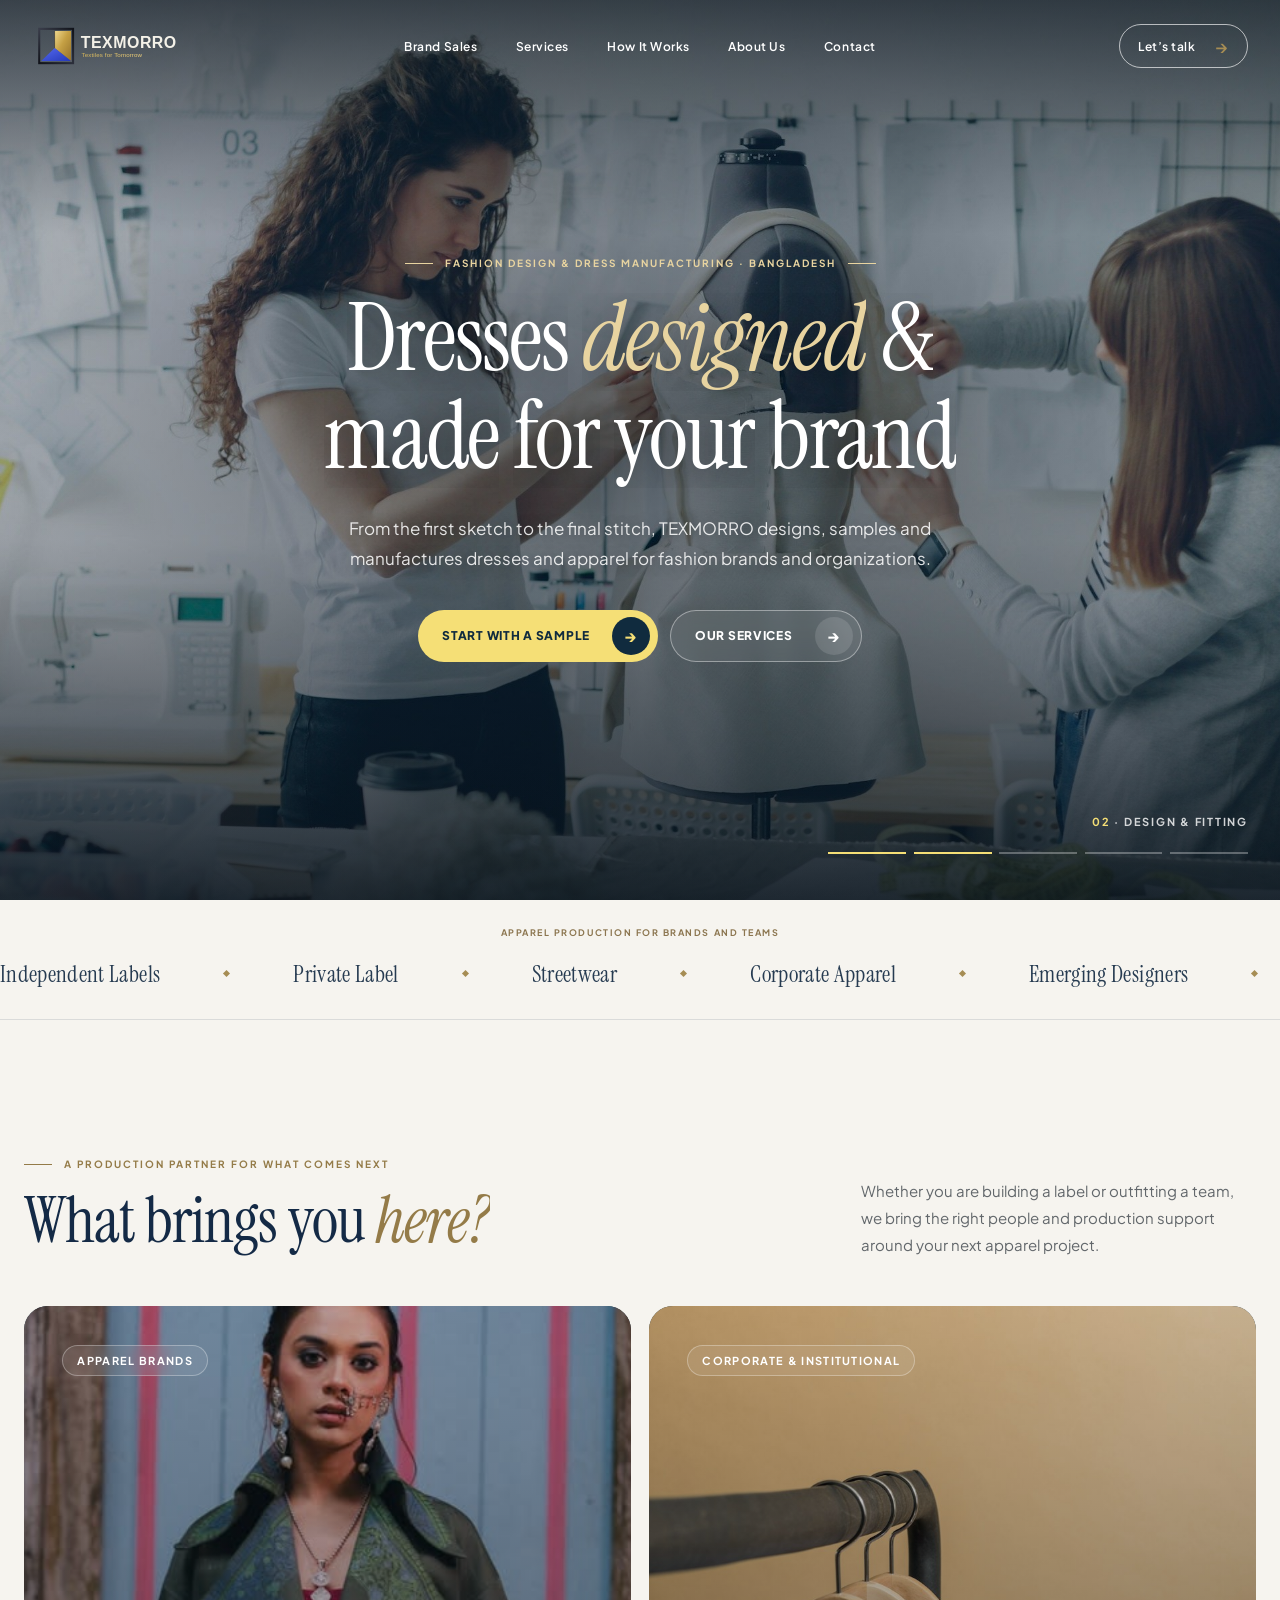
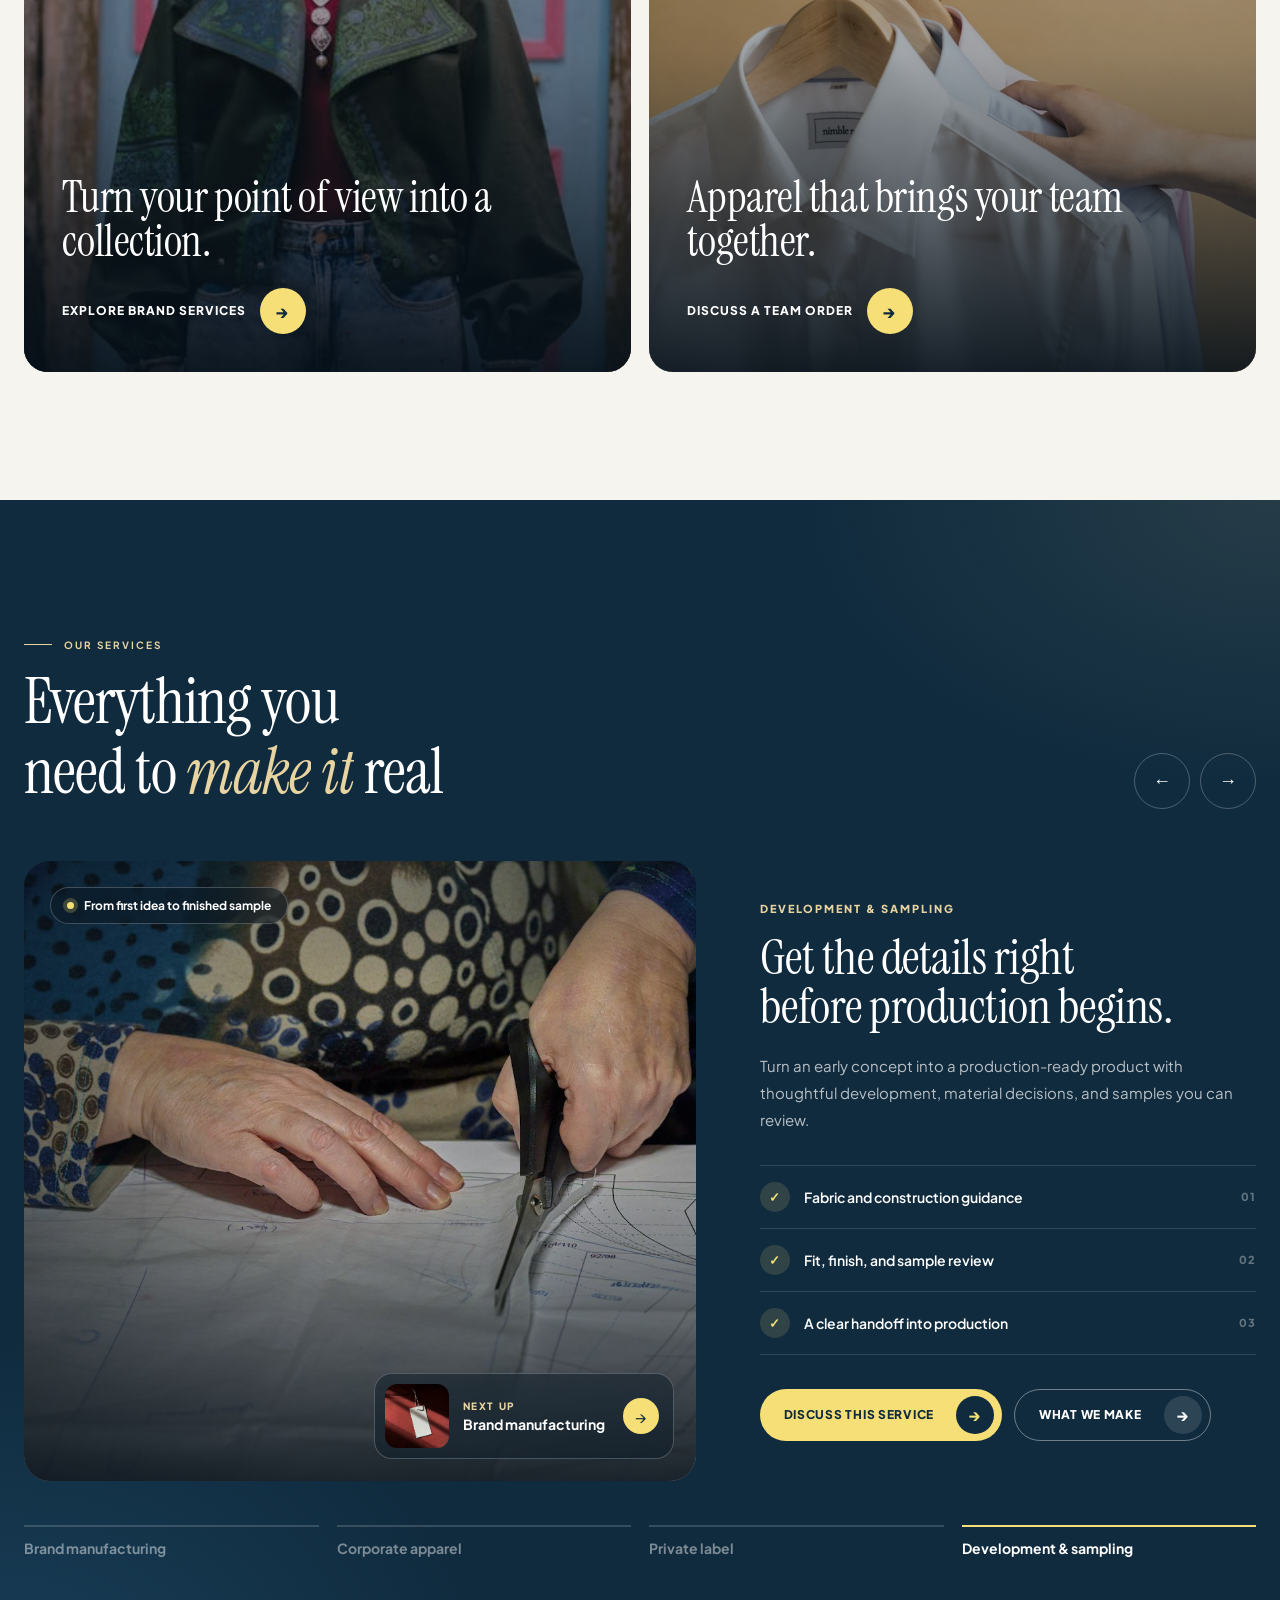
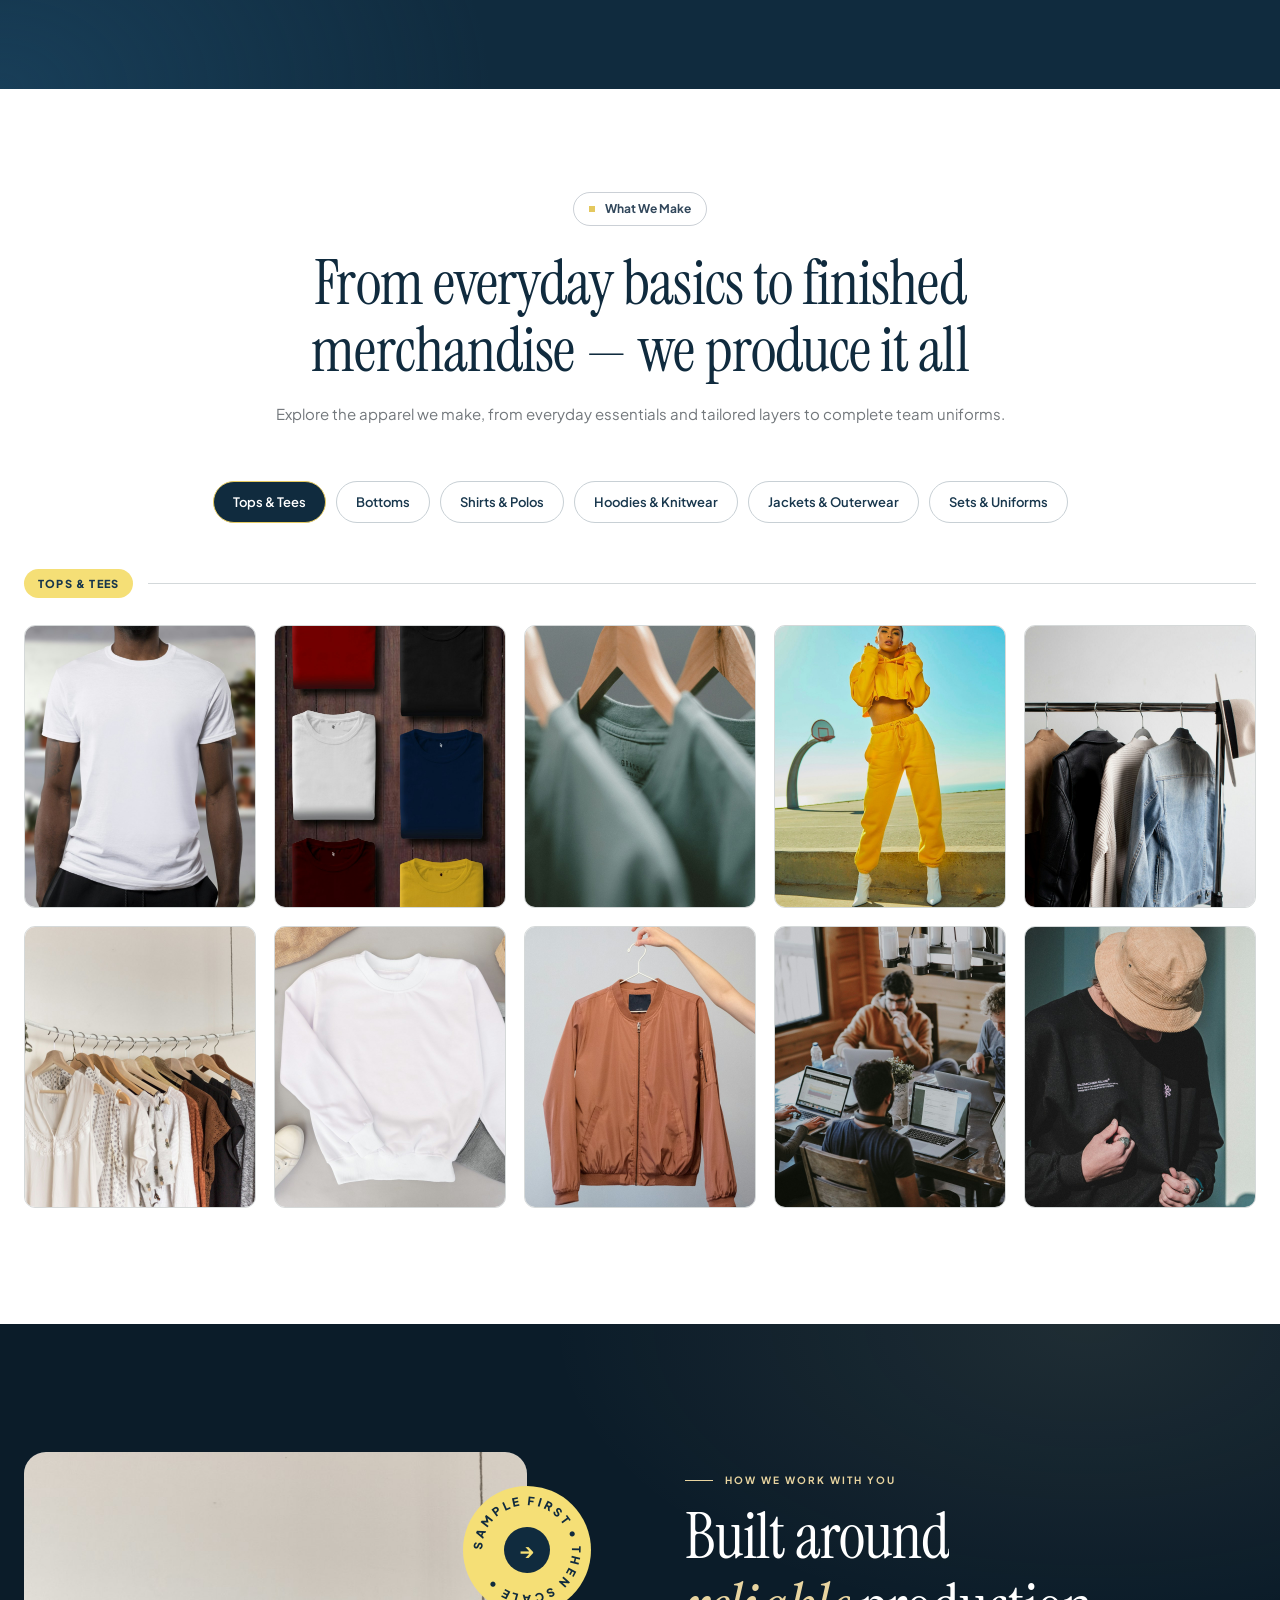
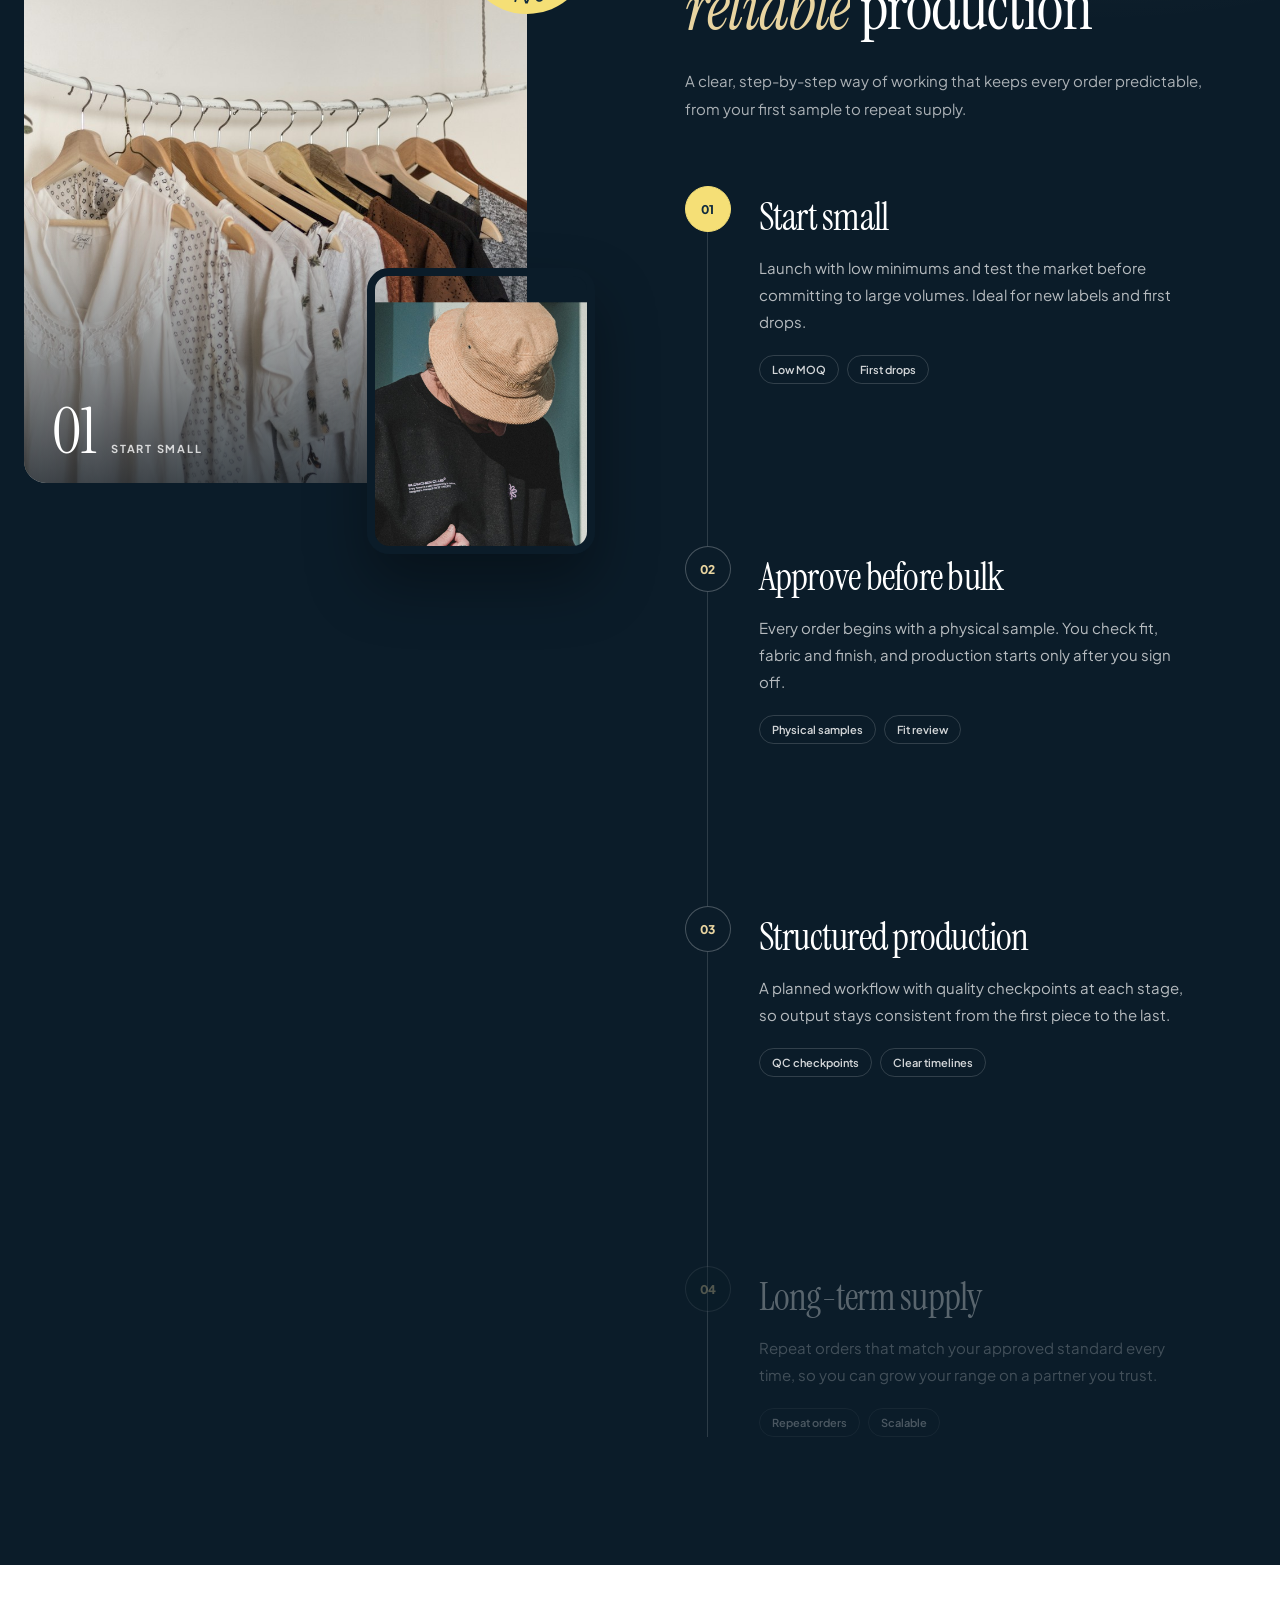
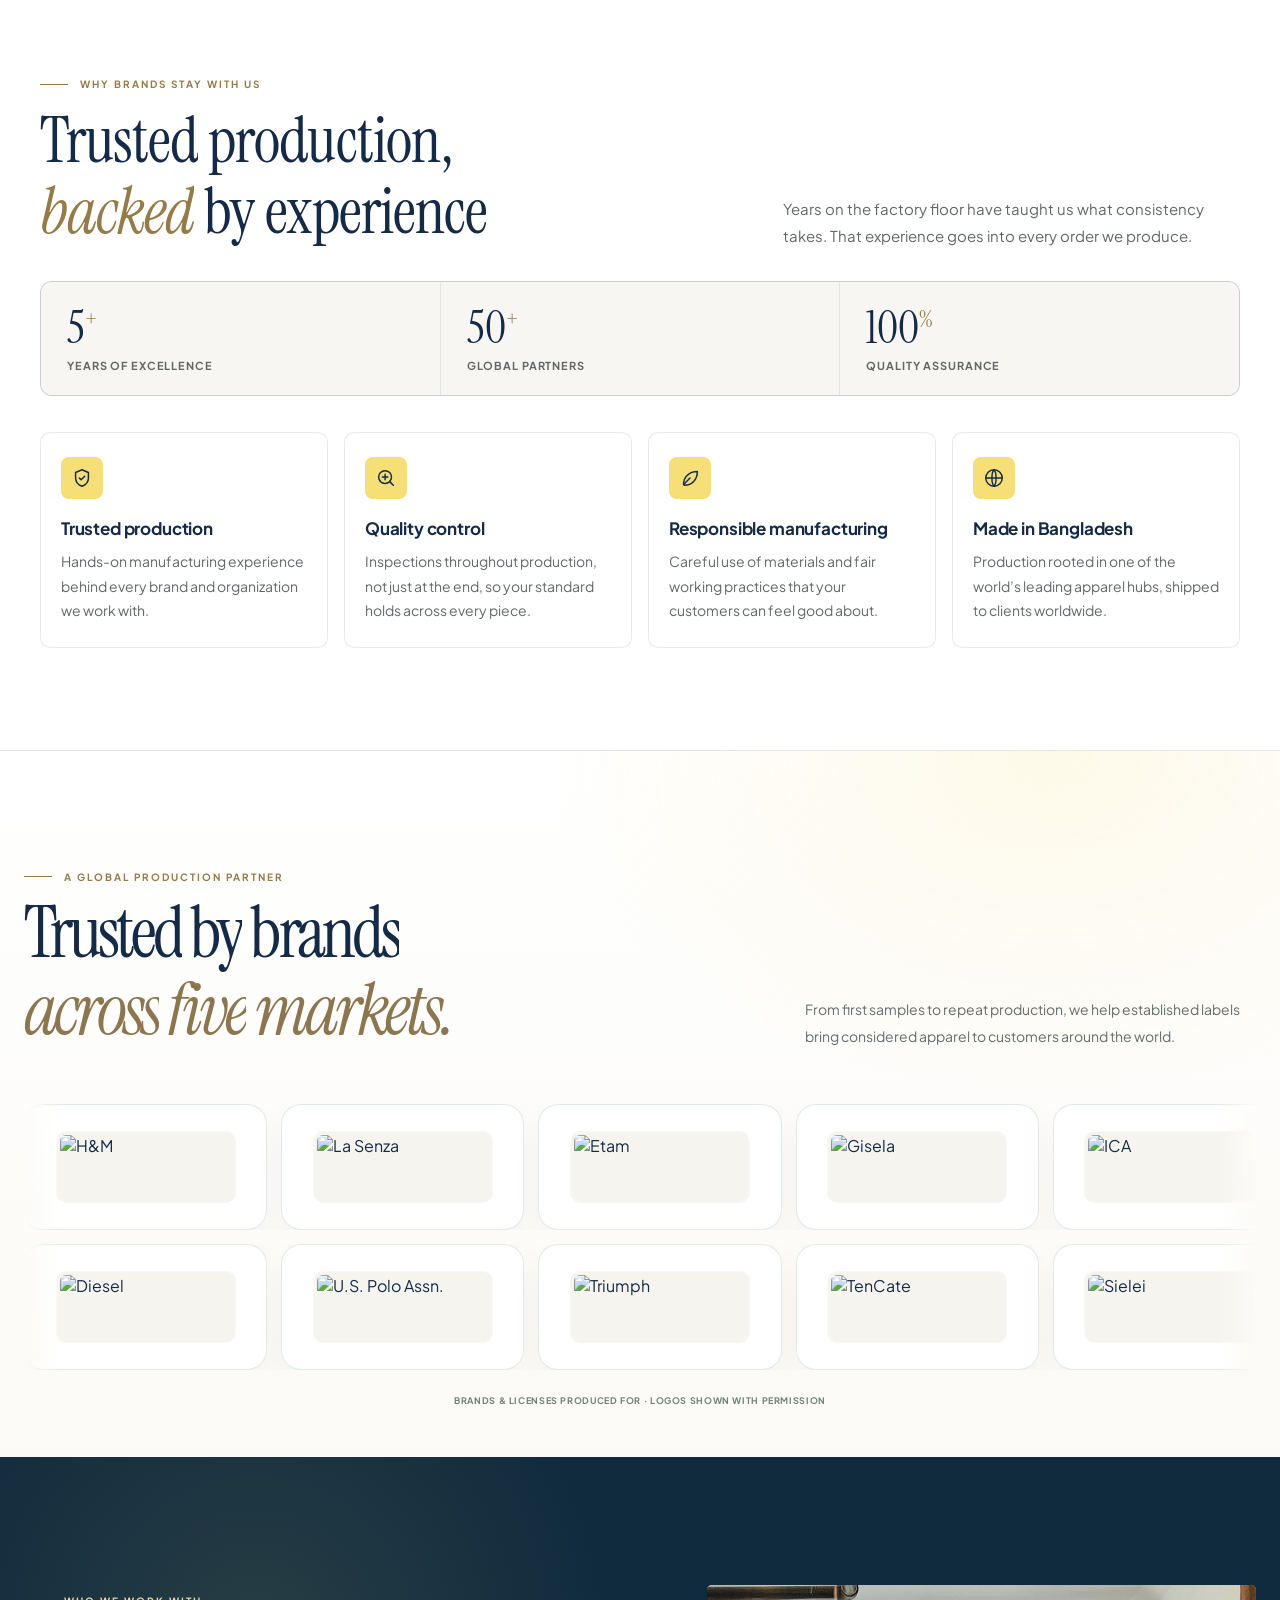
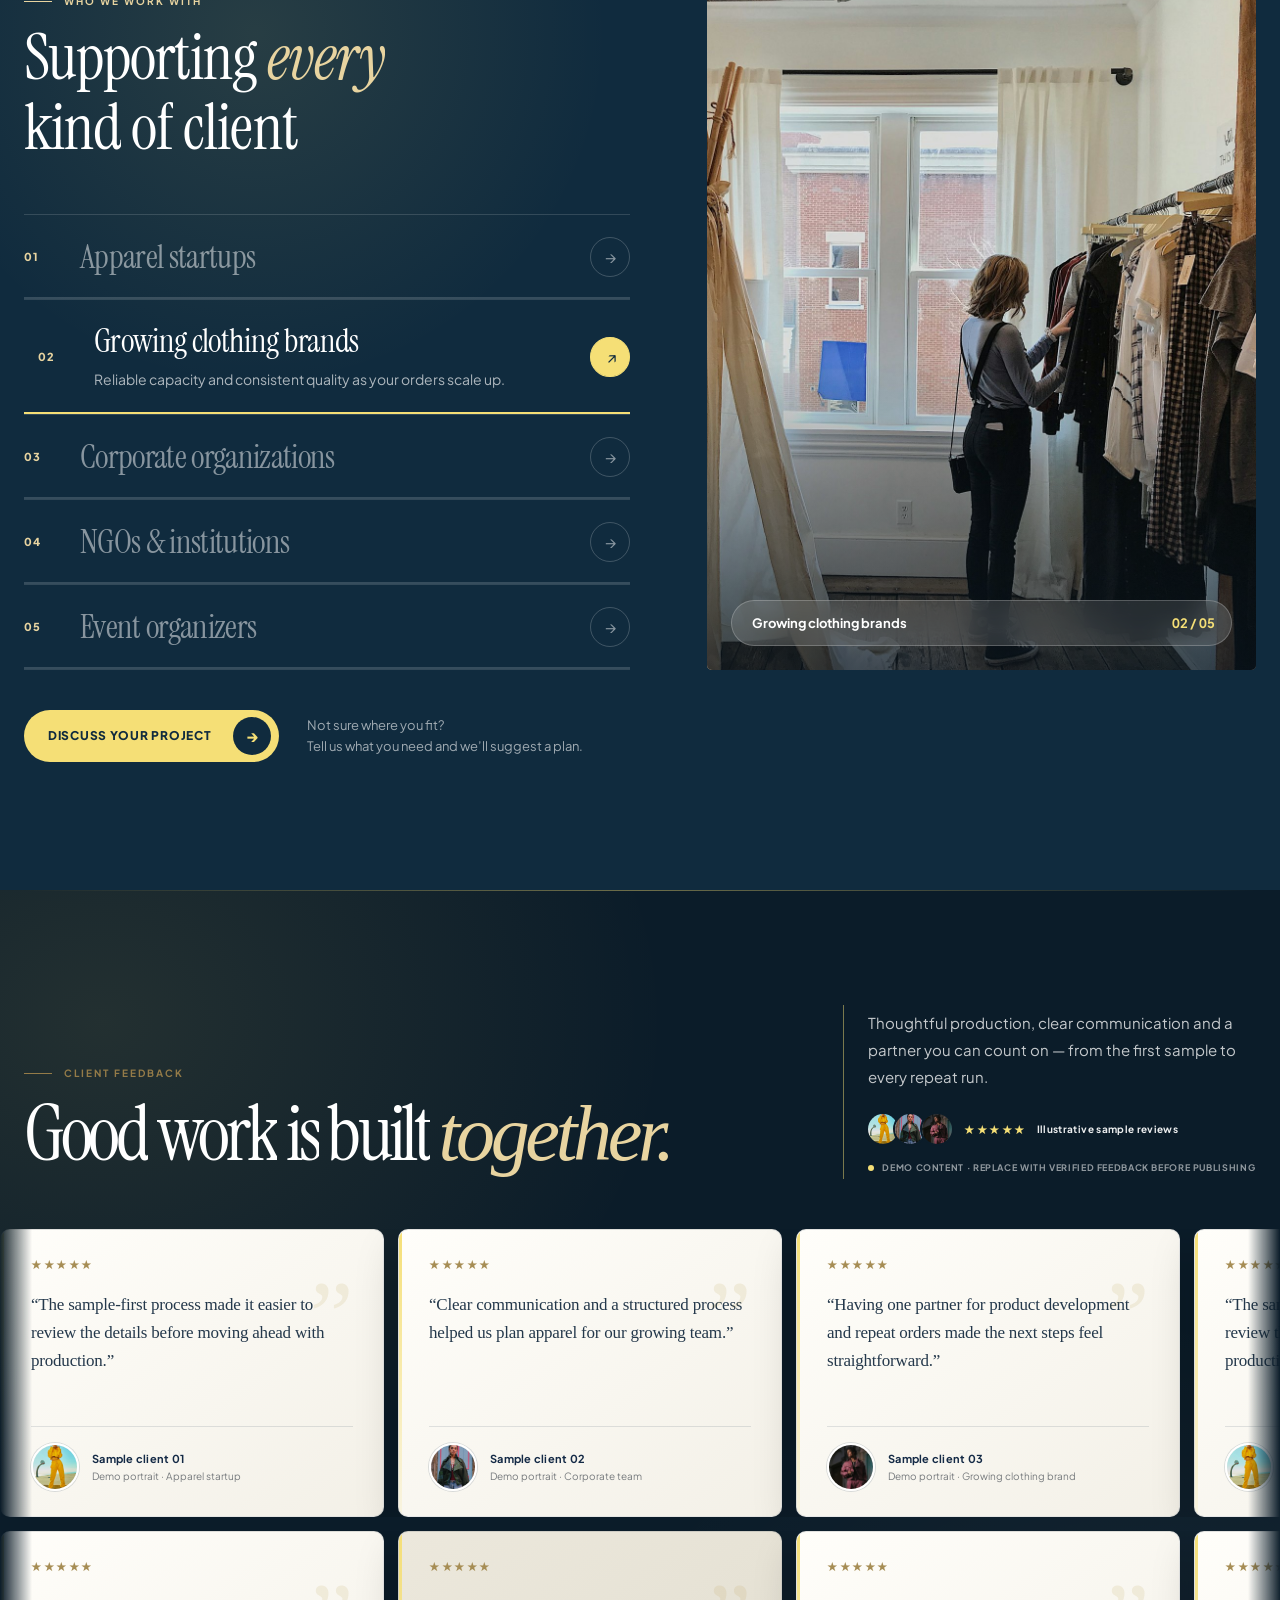
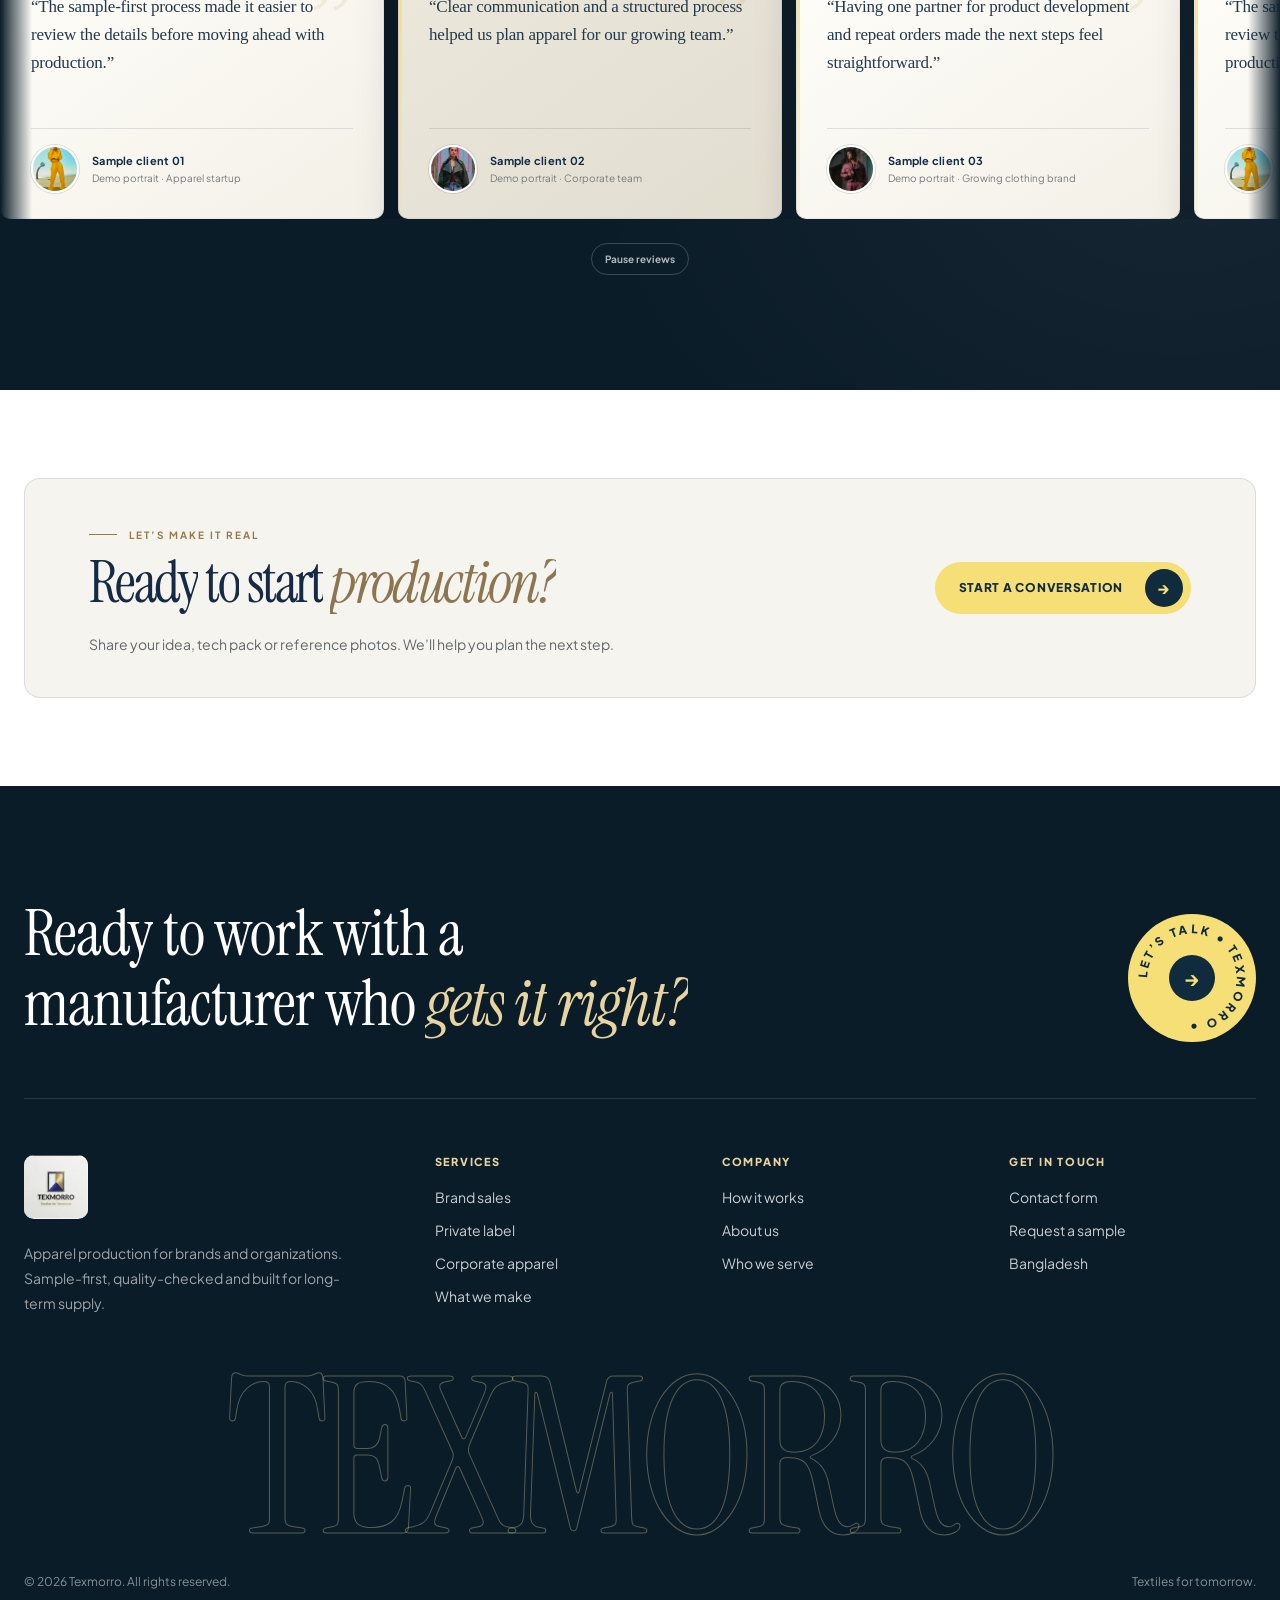
==== commit e74542ca: "hero section re factor" ====
--- a/index.html
+++ b/index.html
@@ -689,8 +689,7 @@
       transform: scaleY(0);
     }
 
-    .rely-frame,
-    .hero-main {
+    .rely-frame {
       --curtain: var(--night);
     }
 
@@ -2433,322 +2432,9 @@
     /* ==========================================================
        V2 — Hero
        ========================================================== */
-    .hero {
-      position: relative;
-      min-height: 100vh;
-      min-height: 100svh;
-      overflow: clip;
-      background: var(--night);
-      color: #fff;
-      isolation: isolate;
-    }
-
-    .hero-bg {
-      position: absolute;
-      z-index: -1;
-      inset: 0;
-      background:
-        radial-gradient(700px 520px at 78% 30%, rgba(232, 212, 160, 0.14), transparent 60%),
-        radial-gradient(600px 400px at 0% 100%, rgba(31, 78, 110, 0.5), transparent 70%);
-    }
-
-    .hero-bg::before {
-      position: absolute;
-      inset: 0;
-      background-image: linear-gradient(90deg, rgba(255, 255, 255, 0.045) 1px, transparent 1px);
-      background-size: calc(100% / 6) 100%;
-      content: "";
-      mask-image: linear-gradient(180deg, transparent, #000 30%, #000 70%, transparent);
-      -webkit-mask-image: linear-gradient(180deg, transparent, #000 30%, #000 70%, transparent);
-    }
-
-    .hero-inner {
-      display: grid;
-      width: min(100% - 64px, 1320px);
-      min-height: inherit;
-      grid-template-columns: minmax(0, 1.05fr) minmax(0, 0.95fr);
-      align-items: center;
-      gap: clamp(40px, 6vw, 100px);
-      margin-inline: auto;
-      padding: 140px 0 90px;
-    }
-
-    .hero-title {
-      margin: 24px 0 0;
-      font-family: var(--serif);
-      font-size: clamp(50px, 6.6vw, 104px);
-      font-weight: 400;
-      line-height: 0.96;
-      letter-spacing: -0.02em;
-    }
-
-    .hero-title em {
-      color: var(--cream);
-      font-style: italic;
-    }
-
-    .hero-lead {
-      max-width: 500px;
-      margin: 28px 0 0;
-      color: rgba(255, 255, 255, 0.72);
-      font-size: 16px;
-      line-height: 1.8;
-    }
-
-    .hero-actions {
-      display: flex;
-      flex-wrap: wrap;
-      gap: 12px;
-      margin-top: 36px;
-    }
-
-    .hero-proof {
-      display: flex;
-      flex-wrap: wrap;
-      gap: 0;
-      margin: 52px 0 0;
-      padding: 0;
-      list-style: none;
-    }
-
-    .hero-proof li {
-      display: grid;
-      gap: 6px;
-      padding: 0 30px;
-      border-left: 1px solid rgba(255, 255, 255, 0.16);
-    }
-
-    .hero-proof li:first-child {
-      padding-left: 0;
-      border-left: 0;
-    }
-
-    .hero-proof strong {
-      font-family: var(--serif);
-      font-size: 38px;
-      font-weight: 400;
-      line-height: 1;
-    }
-
-    .hero-proof strong sup {
-      color: var(--sun);
-      font-size: 0.5em;
-    }
-
-    .hero-proof span {
-      color: rgba(255, 255, 255, 0.55);
-      font-size: 11px;
-      font-weight: 700;
-      letter-spacing: 0.12em;
-      text-transform: uppercase;
-    }
-
-    .hero-visual {
-      position: relative;
-      height: min(74vh, 700px);
-      min-height: 520px;
-    }
-
-    .hero-main {
-      position: absolute;
-      top: 0;
-      right: 0;
-      bottom: 0;
-      width: 74%;
-      overflow: hidden;
-      border-radius: 260px 260px 24px 24px;
-      background: #18303f;
-    }
-
-    .hero-main img {
-      position: absolute;
-      inset: 0;
-      width: 100%;
-      height: 100%;
-      object-fit: cover;
-      object-position: center 22%;
-      opacity: 0;
-      transform: scale(1.12);
-      transition: opacity 1200ms ease, transform 6500ms linear;
-    }
-
-    .hero-main img.is-active {
-      opacity: 1;
-      transform: scale(1);
-    }
-
-    .hero-main::after {
-      position: absolute;
-      inset: 0;
-      background: linear-gradient(0deg, rgba(5, 14, 22, 0.6), transparent 40%);
-      content: "";
-    }
-
-    .hero-slide-meta {
-      position: absolute;
-      z-index: 1;
-      right: 28px;
-      bottom: 26px;
-      left: 28px;
-      display: flex;
-      align-items: center;
-      gap: 16px;
-      font-size: 11px;
-      font-weight: 700;
-      letter-spacing: 0.14em;
-      text-transform: uppercase;
-    }
-
-    .hero-slide-bar {
-      position: relative;
-      height: 2px;
-      flex: 1;
-      overflow: hidden;
-      background: rgba(255, 255, 255, 0.25);
-    }
-
-    .hero-slide-bar i {
-      position: absolute;
-      inset: 0;
-      background: var(--sun);
-      transform: scaleX(0);
-      transform-origin: left;
-    }
-
-    .hero-slide-bar i.is-running {
-      animation: hero-bar 5200ms linear forwards;
-    }
-
     @keyframes hero-bar {
       to { transform: scaleX(1); }
     }
-
-    .hero-side {
-      position: absolute;
-      bottom: 8%;
-      left: 0;
-      width: 38%;
-      aspect-ratio: 0.78;
-      overflow: hidden;
-      border: 8px solid var(--night);
-      border-radius: 22px;
-      box-shadow: 0 40px 80px rgba(0, 0, 0, 0.45);
-      opacity: 0;
-      transform: translateY(60px);
-      transition: opacity 1000ms ease 900ms, transform 1200ms var(--ease-out) 900ms;
-    }
-
-    .hero.is-loaded .hero-side {
-      opacity: 1;
-      transform: none;
-    }
-
-    .hero-side img {
-      width: 100%;
-      height: 100%;
-      object-fit: cover;
-    }
-
-    .hero-note {
-      position: absolute;
-      top: 14%;
-      left: 4%;
-      display: flex;
-      align-items: center;
-      gap: 12px;
-      padding: 12px 18px 12px 12px;
-      border: 1px solid rgba(255, 255, 255, 0.2);
-      border-radius: 999px;
-      background: rgba(255, 255, 255, 0.1);
-      backdrop-filter: blur(14px);
-      -webkit-backdrop-filter: blur(14px);
-      box-shadow: 0 20px 40px rgba(0, 0, 0, 0.25);
-      opacity: 0;
-      transform: translateY(20px);
-      transition: opacity 800ms ease 1400ms, transform 1000ms var(--ease-out) 1400ms;
-      animation: float 7s ease-in-out 2.4s infinite;
-    }
-
-    .hero.is-loaded .hero-note {
-      opacity: 1;
-      transform: none;
-    }
-
-    .hero-note b {
-      display: grid;
-      width: 34px;
-      height: 34px;
-      place-items: center;
-      border-radius: 50%;
-      background: var(--sun);
-      color: var(--deep);
-      font-size: 15px;
-    }
-
-    .hero-note span {
-      display: grid;
-      font-size: 13px;
-      font-weight: 700;
-      line-height: 1.3;
-    }
-
-    .hero-note small {
-      color: rgba(255, 255, 255, 0.65);
-      font-size: 11px;
-      font-weight: 500;
-    }
-
-    .hero-visual .spin-badge {
-      position: absolute;
-      top: -10px;
-      right: -14px;
-      z-index: 2;
-      width: 112px;
-      height: 112px;
-    }
-
-    .hero-layer {
-      position: absolute;
-      inset: 0;
-      pointer-events: none;
-      translate: var(--hx, 0px) var(--hy, 0px);
-    }
-
-    .hero-scroll {
-      position: absolute;
-      bottom: 26px;
-      left: 50%;
-      display: grid;
-      justify-items: center;
-      gap: 10px;
-      color: rgba(255, 255, 255, 0.5);
-      font-size: 10px;
-      font-weight: 700;
-      letter-spacing: 0.2em;
-      text-decoration: none;
-      text-transform: uppercase;
-      transform: translateX(-50%);
-    }
-
-    .hero-scroll i {
-      position: relative;
-      width: 1px;
-      height: 44px;
-      overflow: hidden;
-      background: rgba(255, 255, 255, 0.18);
-    }
-
-    .hero-scroll i::after {
-      position: absolute;
-      top: 0;
-      left: 0;
-      width: 1px;
-      height: 40%;
-      background: var(--sun);
-      content: "";
-      animation: scroll-cue 2s var(--ease-out) infinite;
-    }
-
     @keyframes scroll-cue {
       from { transform: translateY(-100%); }
       to { transform: translateY(260%); }
@@ -2852,15 +2538,6 @@
       gap: 16px;
     }
 
-    .path-index {
-      font-family: var(--serif);
-      font-size: clamp(64px, 7vw, 110px);
-      font-style: italic;
-      line-height: 0.8;
-      color: transparent;
-      -webkit-text-stroke: 1px rgba(255, 255, 255, 0.7);
-    }
-
     .path-label {
       padding: 8px 14px;
       border: 1px solid rgba(255, 255, 255, 0.3);
@@ -2970,23 +2647,6 @@
     }
 
     @media (max-width: 980px) {
-      .hero-inner {
-        grid-template-columns: minmax(0, 1fr);
-        align-content: start;
-        width: min(100% - 40px, 1320px);
-        min-height: 0;
-        padding: 124px 0 72px;
-      }
-
-      .hero-visual {
-        height: 560px;
-        min-height: 0;
-      }
-
-      .hero-scroll {
-        display: none;
-      }
-
       .paths-head {
         grid-template-columns: minmax(0, 1fr);
         gap: 20px;
@@ -3008,71 +2668,6 @@
     }
 
     @media (max-width: 640px) {
-      .hero-inner {
-        width: min(100% - 32px, 1320px);
-      }
-
-      .hero-title {
-        font-size: clamp(44px, 12.5vw, 60px);
-      }
-
-      .hero-lead {
-        font-size: 15px;
-      }
-
-      .hero-proof {
-        display: grid;
-        grid-template-columns: repeat(3, minmax(0, 1fr));
-      }
-
-      .hero-proof li {
-        padding: 0 12px;
-      }
-
-      .hero-slide-meta {
-        display: none;
-      }
-
-      .hero-proof strong {
-        font-size: 30px;
-      }
-
-      .hero-proof span {
-        font-size: 9.5px;
-      }
-
-      .hero-visual {
-        height: 460px;
-      }
-
-      .hero-main {
-        width: 82%;
-      }
-
-      .hero-side {
-        width: 42%;
-        border-width: 5px;
-      }
-
-      .hero-note {
-        top: auto;
-        bottom: 2%;
-        left: auto;
-        right: 4%;
-      }
-
-      .hero-visual .spin-badge {
-        width: 92px;
-        height: 92px;
-        top: -16px;
-        right: -6px;
-      }
-
-      .hero-visual .spin-badge b {
-        width: 36px;
-        height: 36px;
-      }
-
       .paths {
         padding-inline: 16px;
       }
@@ -3084,11 +2679,6 @@
     }
 
     @media (prefers-reduced-motion: reduce) {
-      .hero-side,
-      .hero-note {
-        opacity: 1 !important;
-        transform: none !important;
-      }
     }
 
 
@@ -3524,6 +3114,291 @@
       }
     }
 
+
+    /* ==========================================================
+       Hero — full-width slideshow, centered text
+       ========================================================== */
+    .hero {
+      position: relative;
+      display: flex;
+      min-height: 100vh;
+      min-height: 100svh;
+      flex-direction: column;
+      overflow: clip;
+      background: var(--night);
+      color: #fff;
+      isolation: isolate;
+    }
+
+    .hero-slides {
+      position: absolute;
+      z-index: -2;
+      inset: 0;
+    }
+
+    .hero-slides img {
+      position: absolute;
+      inset: 0;
+      width: 100%;
+      height: 100%;
+      object-fit: cover;
+      object-position: center 30%;
+      opacity: 0;
+      transform: scale(1.12);
+      transition: opacity 1200ms ease, transform 4800ms linear;
+    }
+
+    .hero-slides img.is-active {
+      z-index: 1;
+      opacity: 1;
+      transform: scale(1.02);
+    }
+
+    .hero-shade {
+      position: absolute;
+      z-index: -1;
+      inset: 0;
+      background:
+        radial-gradient(ellipse 70% 60% at 50% 48%, rgba(6, 16, 25, 0.55), rgba(6, 16, 25, 0.2) 70%),
+        linear-gradient(180deg, rgba(6, 16, 25, 0.7) 0%, rgba(6, 16, 25, 0.1) 26%, rgba(6, 16, 25, 0.15) 60%, rgba(6, 16, 25, 0.85) 100%);
+    }
+
+    .hero-center {
+      display: flex;
+      width: min(100% - 48px, 980px);
+      flex: 1;
+      flex-direction: column;
+      align-items: center;
+      justify-content: center;
+      margin-inline: auto;
+      padding: 150px 0 40px;
+      text-align: center;
+    }
+
+    .hero-kicker::after {
+      width: 28px;
+      height: 1px;
+      background: currentColor;
+      content: "";
+    }
+
+    .hero-title {
+      margin: 24px 0 0;
+      font-family: var(--serif);
+      font-size: clamp(52px, 7.4vw, 118px);
+      font-weight: 400;
+      line-height: 0.95;
+      letter-spacing: -0.02em;
+      text-shadow: 0 4px 40px rgba(0, 0, 0, 0.35);
+      text-wrap: balance;
+    }
+
+    .hero-title em {
+      color: var(--cream);
+      font-style: italic;
+    }
+
+    .hero-lead {
+      max-width: 600px;
+      margin: 26px auto 0;
+      color: rgba(255, 255, 255, 0.86);
+      font-size: 17px;
+      line-height: 1.75;
+      text-shadow: 0 2px 16px rgba(0, 0, 0, 0.35);
+    }
+
+    .hero-actions {
+      display: flex;
+      flex-wrap: wrap;
+      justify-content: center;
+      gap: 12px;
+      margin-top: 36px;
+    }
+
+    .hero-actions .tx-btn.is-ghost {
+      background: rgba(255, 255, 255, 0.08);
+      backdrop-filter: blur(10px);
+      -webkit-backdrop-filter: blur(10px);
+    }
+
+    .hero-bottom {
+      display: flex;
+      width: min(100% - 64px, 1320px);
+      align-items: flex-end;
+      justify-content: space-between;
+      gap: 32px;
+      margin: 0 auto;
+      padding: 0 0 36px;
+    }
+
+    .hero-proof {
+      display: flex;
+      margin: 0;
+      padding: 0;
+      list-style: none;
+    }
+
+    .hero-proof li {
+      display: grid;
+      gap: 6px;
+      padding: 0 28px;
+      border-left: 1px solid rgba(255, 255, 255, 0.22);
+    }
+
+    .hero-proof li:first-child {
+      padding-left: 0;
+      border-left: 0;
+    }
+
+    .hero-proof strong {
+      font-family: var(--serif);
+      font-size: 36px;
+      font-weight: 400;
+      line-height: 1;
+    }
+
+    .hero-proof strong sup {
+      color: var(--sun);
+      font-size: 0.5em;
+    }
+
+    .hero-proof span {
+      color: rgba(255, 255, 255, 0.7);
+      font-size: 10.5px;
+      font-weight: 700;
+      letter-spacing: 0.12em;
+      text-transform: uppercase;
+    }
+
+    .hero-dots {
+      display: grid;
+      width: min(420px, 40vw);
+      gap: 14px;
+    }
+
+    .hero-dots-label {
+      color: rgba(255, 255, 255, 0.8);
+      font-size: 11px;
+      font-weight: 700;
+      letter-spacing: 0.16em;
+      text-align: right;
+      text-transform: uppercase;
+    }
+
+    .hero-dots-label b {
+      color: var(--sun);
+    }
+
+    .hero-dots-bars {
+      display: grid;
+      grid-auto-flow: column;
+      grid-auto-columns: 1fr;
+      gap: 8px;
+    }
+
+    .hero-dot {
+      position: relative;
+      height: 22px;
+      padding: 0;
+      border: 0;
+      background: none;
+      cursor: pointer;
+    }
+
+    .hero-dot::before,
+    .hero-dot i {
+      position: absolute;
+      top: 50%;
+      right: 0;
+      left: 0;
+      height: 2px;
+      margin-top: -1px;
+      content: "";
+    }
+
+    .hero-dot::before {
+      background: rgba(255, 255, 255, 0.3);
+    }
+
+    .hero-dot i {
+      background: var(--sun);
+      transform: scaleX(0);
+      transform-origin: left;
+    }
+
+    .hero-dot.is-done i {
+      transform: scaleX(1);
+    }
+
+    .hero-dot.is-current i {
+      animation: hero-bar var(--hero-ms, 3000ms) linear forwards;
+    }
+
+    .hero-dot:focus-visible {
+      outline: 2px solid var(--sun);
+      outline-offset: 2px;
+    }
+
+    @media (max-width: 760px) {
+      .hero-center {
+        width: min(100% - 32px, 980px);
+        padding: 130px 0 32px;
+      }
+
+      .hero-title {
+        font-size: clamp(44px, 12.5vw, 64px);
+      }
+
+      .hero-lead {
+        font-size: 15px;
+      }
+
+      .hero-actions .tx-btn {
+        width: 100%;
+        max-width: 300px;
+        justify-content: space-between;
+      }
+
+      .hero-bottom {
+        width: min(100% - 32px, 1320px);
+        flex-direction: column;
+        align-items: stretch;
+        gap: 24px;
+        padding-bottom: 24px;
+      }
+
+      .hero-proof {
+        display: grid;
+        grid-template-columns: repeat(3, minmax(0, 1fr));
+      }
+
+      .hero-proof li {
+        padding: 0 12px;
+      }
+
+      .hero-proof strong {
+        font-size: 28px;
+      }
+
+      .hero-proof span {
+        font-size: 9px;
+      }
+
+      .hero-dots {
+        width: 100%;
+      }
+
+      .hero-dots-label {
+        text-align: left;
+      }
+    }
+
+    @media (prefers-reduced-motion: reduce) {
+      .hero-slides img {
+        transform: none !important;
+      }
+    }
+
     [id] { scroll-margin-top: 90px; }
   </style>
 </head>
@@ -3556,57 +3431,40 @@
   </header>
 
   <main>
-    <!-- Hero photos: Unsplash License (free commercial use). Credits: Sou Jest, byhome work, Yves Monrique, Liubov Yelisieieva, Charlota Blunarova -->
+    <!-- Hero photos: Unsplash License (free commercial use). Credits: Bulbul Ahmed, Vitaly Gariev, Tomáš Petz, Khaled Ghareeb -->
     <section class="hero" id="hero" aria-labelledby="banner-title">
-      <div class="hero-bg" aria-hidden="true"></div>
-      <div class="hero-inner">
-        <div class="hero-copy">
-          <span class="tx-kicker reveal">Fashion design &amp; dress manufacturing &middot; Bangladesh</span>
-          <h1 class="hero-title split-words" id="banner-title">Dresses <em>designed</em> &amp; made for your brand</h1>
-          <p class="hero-lead reveal" style="--d: 350ms">
-            From the first sketch to the final stitch, TEXMORRO designs, samples and manufactures dresses and apparel for fashion brands and organizations, with clear processes and consistent quality.
-          </p>
-          <div class="hero-actions reveal" style="--d: 500ms">
-            <a class="tx-btn" href="https://texmorro.netlify.app/contact">Start with a sample <span aria-hidden="true">&rarr;</span></a>
-            <a class="tx-btn is-ghost" href="#services-heading">Our services <span aria-hidden="true">&rarr;</span></a>
-          </div>
-          <ul class="hero-proof reveal" style="--d: 650ms">
-            <li><strong>5<sup>+</sup></strong><span>Years of production</span></li>
-            <li><strong>50<sup>+</sup></strong><span>Global partners</span></li>
-            <li><strong>Low</strong><span>MOQ to start</span></li>
-          </ul>
-        </div>
-
-        <div class="hero-visual" aria-hidden="true">
-          <div class="hero-layer" data-depth="14">
-            <div class="hero-main reveal-mask" style="--d: 250ms">
-              <img class="is-active" src="images/hero/hero-designer-studio.jpg" alt="" data-label="Design" fetchpriority="high">
-              <img src="images/hero/hero-dressmaker-cutting.jpg" alt="" data-label="Cut &amp; sew">
-              <img src="images/hero/hero-embroidered-dress.jpg" alt="" data-label="Finish">
-              <img src="images/hero/hero-evening-dress.jpg" alt="" data-label="Wear">
-              <div class="hero-slide-meta">
-                <span><span id="hero-slide-num">01</span> &middot; <span id="hero-slide-label">Design</span></span>
-                <span class="hero-slide-bar"><i id="hero-slide-bar"></i></span>
-                <span>04</span>
-              </div>
-            </div>
-          </div>
-          <div class="hero-layer" data-depth="-24">
-            <div class="hero-side"><img src="images/hero/hero-fashion-sketches.jpg" alt=""></div>
-          </div>
-          <div class="hero-layer" data-depth="34">
-            <div class="hero-note">
-              <b>&#10003;</b>
-              <span>From sketch to stitch<small>Design &middot; Sample &middot; Produce</small></span>
-            </div>
-          </div>
-          <a class="spin-badge" href="contact.html" tabindex="-1">
-            <svg viewBox="0 0 100 100"><defs><path id="badge-circle-h" d="M50,50 m-40,0 a40,40 0 1,1 80,0 a40,40 0 1,1 -80,0"/></defs><text><textPath href="#badge-circle-h">Textiles for tomorrow • </textPath></text></svg>
-            <b>&rarr;</b>
-          </a>
+      <div class="hero-slides" aria-hidden="true">
+        <img class="is-active" src="images/hero/wide-gown.jpg" alt="" data-label="Couture gowns" fetchpriority="high">
+        <img src="images/hero/wide-atelier-fitting.jpg" alt="" data-label="Design &amp; fitting">
+        <img src="images/hero/wide-sewing.jpg" alt="" data-label="Expert stitching">
+        <img src="images/hero/wide-couture.jpg" alt="" data-label="Statement dresses">
+        <img src="images/hero/wide-designer-studio.jpg" alt="" data-label="Our design studio">
+      </div>
+      <div class="hero-shade" aria-hidden="true"></div>
+
+      <div class="hero-center">
+        <span class="tx-kicker hero-kicker reveal">Fashion design &amp; dress manufacturing &middot; Bangladesh</span>
+        <h1 class="hero-title split-words" id="banner-title">Dresses <em>designed</em> &amp; made for your brand</h1>
+        <p class="hero-lead reveal" style="--d: 350ms">
+          From the first sketch to the final stitch, TEXMORRO designs, samples and manufactures dresses and apparel for fashion brands and organizations.
+        </p>
+        <div class="hero-actions reveal" style="--d: 500ms">
+          <a class="tx-btn" href="https://texmorro.netlify.app/contact">Start with a sample <span aria-hidden="true">&rarr;</span></a>
+          <a class="tx-btn is-ghost" href="#services-heading">Our services <span aria-hidden="true">&rarr;</span></a>
         </div>
       </div>
-      <a class="hero-scroll" href="#pathways-heading" aria-label="Scroll to next section">Scroll<i></i></a>
+
+      <div class="hero-bottom">
+        <ul class="hero-proof reveal" style="--d: 650ms">
+          <li><strong>5<sup>+</sup></strong><span>Years of production</span></li>
+          <li><strong>50<sup>+</sup></strong><span>Global partners</span></li>
+          <li><strong>Low</strong><span>MOQ to start</span></li>
+        </ul>
+        <div class="hero-dots" role="group" aria-label="Hero slides">
+          <span class="hero-dots-label"><b id="hero-slide-num">01</b> &middot; <span id="hero-slide-label">Couture gowns</span></span>
+          <div class="hero-dots-bars" id="hero-dots"></div>
+        </div>
+      </div>
     </section>
 
     <section class="brand-marquee" aria-labelledby="brand-marquee-label">
@@ -3647,7 +3505,6 @@
           <article class="path-panel reveal">
             <img src="fashion-banner-olive.jpg" alt="Model wearing an olive embroidered jacket from an independent label collection" loading="lazy">
             <div class="path-top">
-              <span class="path-index" aria-hidden="true">01</span>
               <span class="path-label">Apparel brands</span>
             </div>
             <div class="path-body">
@@ -3663,7 +3520,6 @@
           <article class="path-panel reveal" style="--d: 150ms">
             <img src="images/what-we-make/polo-shirt.jpg" alt="Crisp white work shirt on a hanger, ready for a team order" loading="lazy">
             <div class="path-top">
-              <span class="path-index" aria-hidden="true">02</span>
               <span class="path-label">Corporate &amp; institutional</span>
             </div>
             <div class="path-body">
@@ -4655,47 +4511,57 @@
       const hero = document.querySelector("#hero");
       requestAnimationFrame(() => hero.classList.add("is-loaded"));
 
-      // Hero slideshow with progress bar
-      const slides = [...hero.querySelectorAll(".hero-main img")];
+      // Hero: full-width slideshow, changes every 3 seconds
+      const SLIDE_MS = 3000;
+      const slides = [...hero.querySelectorAll(".hero-slides img")];
       const slideNum = document.querySelector("#hero-slide-num");
-      const slideBar = document.querySelector("#hero-slide-bar");
       const slideLabel = document.querySelector("#hero-slide-label");
+      const dotsWrap = document.querySelector("#hero-dots");
+      hero.style.setProperty("--hero-ms", `${SLIDE_MS}ms`);
       let slide = 0;
-      const runBar = () => {
-        slideBar.classList.remove("is-running");
-        void slideBar.offsetWidth;
-        slideBar.classList.add("is-running");
+
+      const dots = slides.map((img, i) => {
+        const dot = document.createElement("button");
+        dot.type = "button";
+        dot.className = "hero-dot";
+        dot.setAttribute("aria-label", `Show slide ${i + 1}: ${img.dataset.label}`);
+        dot.append(document.createElement("i"));
+        dot.addEventListener("click", () => goTo(i));
+        dotsWrap.append(dot);
+        return dot;
+      });
+
+      function goTo(index) {
+        slides[slide].classList.remove("is-active");
+        slide = (index + slides.length) % slides.length;
+        slides[slide].classList.add("is-active");
+        slideNum.textContent = String(slide + 1).padStart(2, "0");
+        slideLabel.textContent = slides[slide].dataset.label;
+        dots.forEach((dot, i) => {
+          dot.classList.toggle("is-done", i < slide);
+          dot.classList.remove("is-current");
+          dot.setAttribute("aria-current", String(i === slide));
+        });
+        if (!reduceMotion) {
+          const current = dots[slide];
+          void current.offsetWidth;
+          current.classList.add("is-current");
+          schedule();
+        } else {
+          dots[slide].classList.add("is-done");
+        }
+      }
+
+      // Timer drives the slides (reliable 3s cadence); CSS bar is visual only
+      let timer = 0;
+      const schedule = () => {
+        clearTimeout(timer);
+        timer = setTimeout(() => goTo(slide + 1), SLIDE_MS);
       };
-      if (!reduceMotion) {
-        runBar();
-        slideBar.addEventListener("animationend", () => {
-          slides[slide].classList.remove("is-active");
-          slide = (slide + 1) % slides.length;
-          slides[slide].classList.add("is-active");
-          slideNum.textContent = String(slide + 1).padStart(2, "0");
-          slideLabel.textContent = slides[slide].dataset.label;
-          runBar();
-        });
-      }
-
-      // Mouse depth parallax
-      const layers = [...hero.querySelectorAll(".hero-layer")];
-      if (!reduceMotion && window.matchMedia("(hover: hover)").matches) {
-        let raf = 0;
-        hero.addEventListener("pointermove", (event) => {
-          cancelAnimationFrame(raf);
-          raf = requestAnimationFrame(() => {
-            const x = event.clientX / window.innerWidth - 0.5;
-            const y = event.clientY / window.innerHeight - 0.5;
-            layers.forEach((layer) => {
-              const depth = Number(layer.dataset.depth);
-              layer.style.setProperty("--hx", `${(x * depth).toFixed(1)}px`);
-              layer.style.setProperty("--hy", `${(y * depth).toFixed(1)}px`);
-            });
-          });
-        });
-        layers.forEach((layer) => { layer.style.transition = "translate 700ms cubic-bezier(0.2, 0.7, 0.2, 1)"; });
-      }
+
+      // Preload the other slides after the first paint so changes are instant
+      window.addEventListener("load", () => slides.slice(1).forEach((img) => img.decode && img.decode().catch(() => {})));
+      goTo(0);
 
       // Header: solid after scroll, hides on scroll down
       const header = document.querySelector(".site-header");
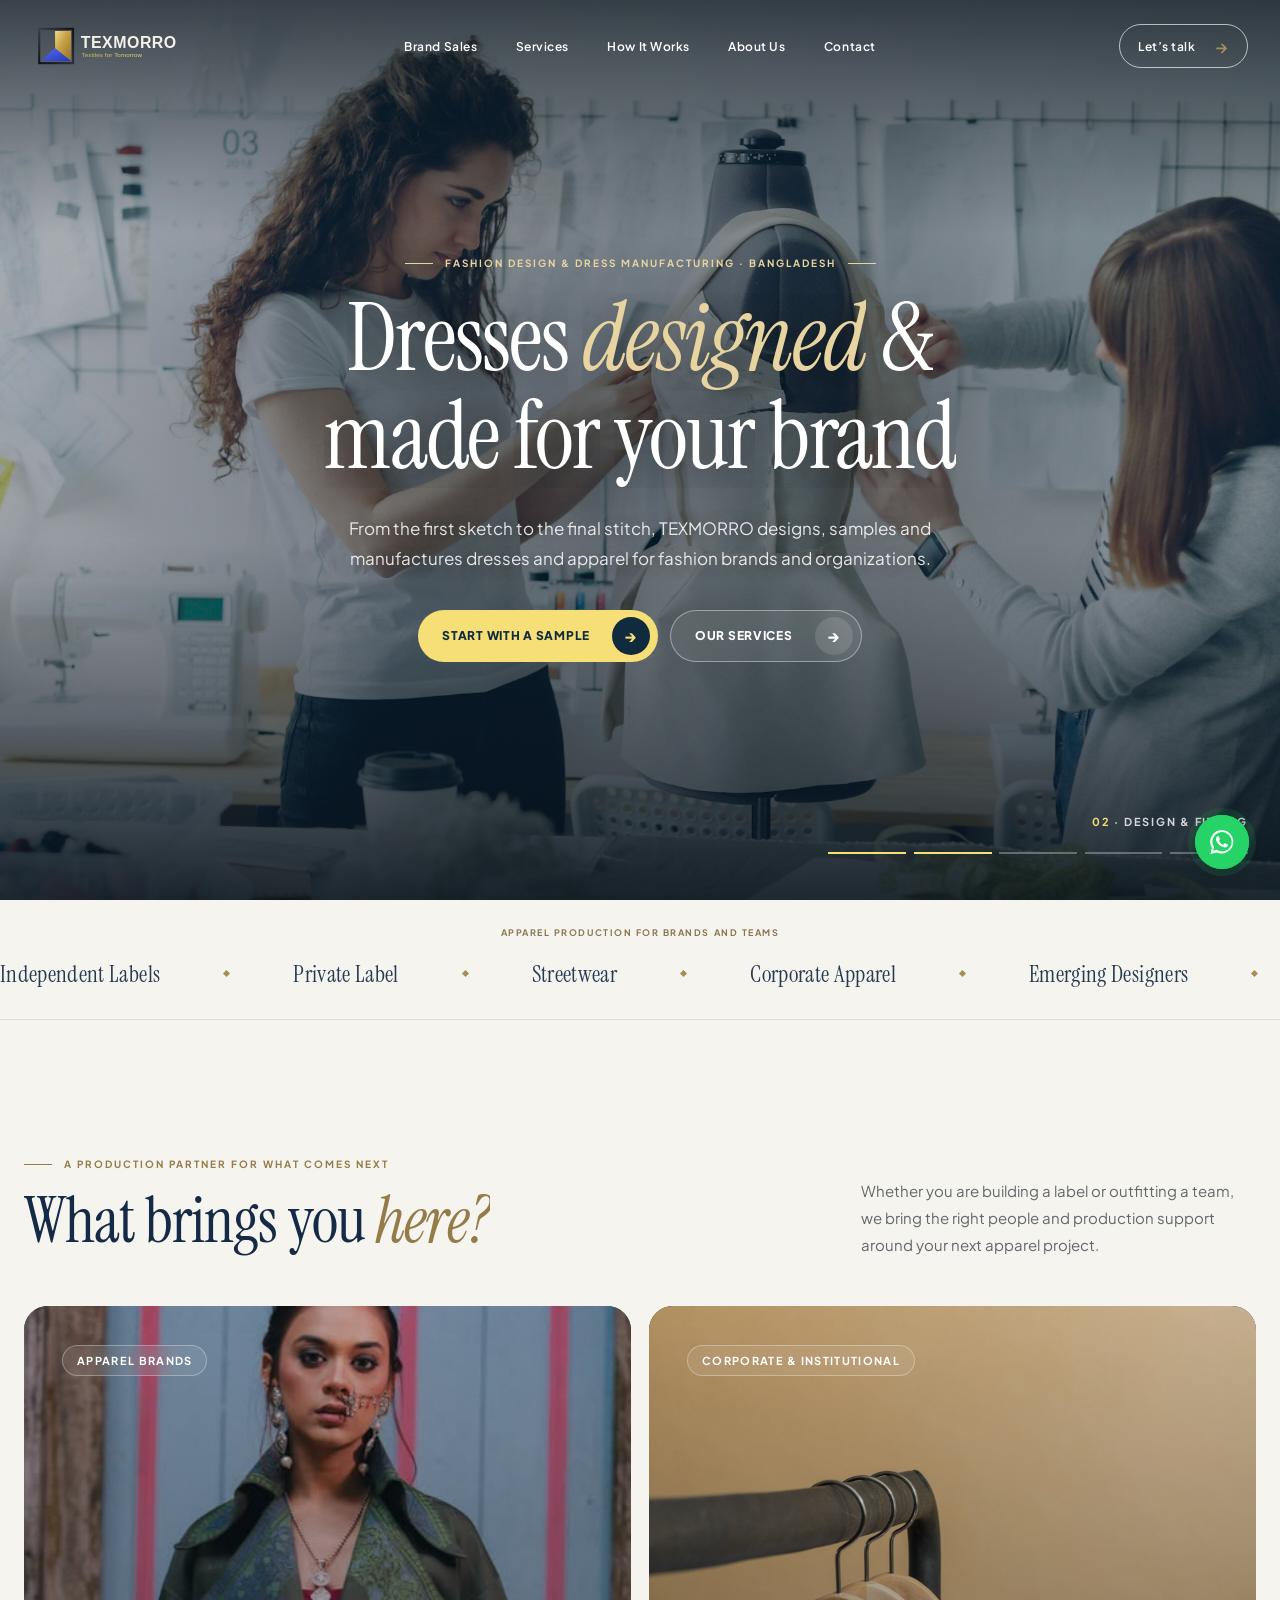
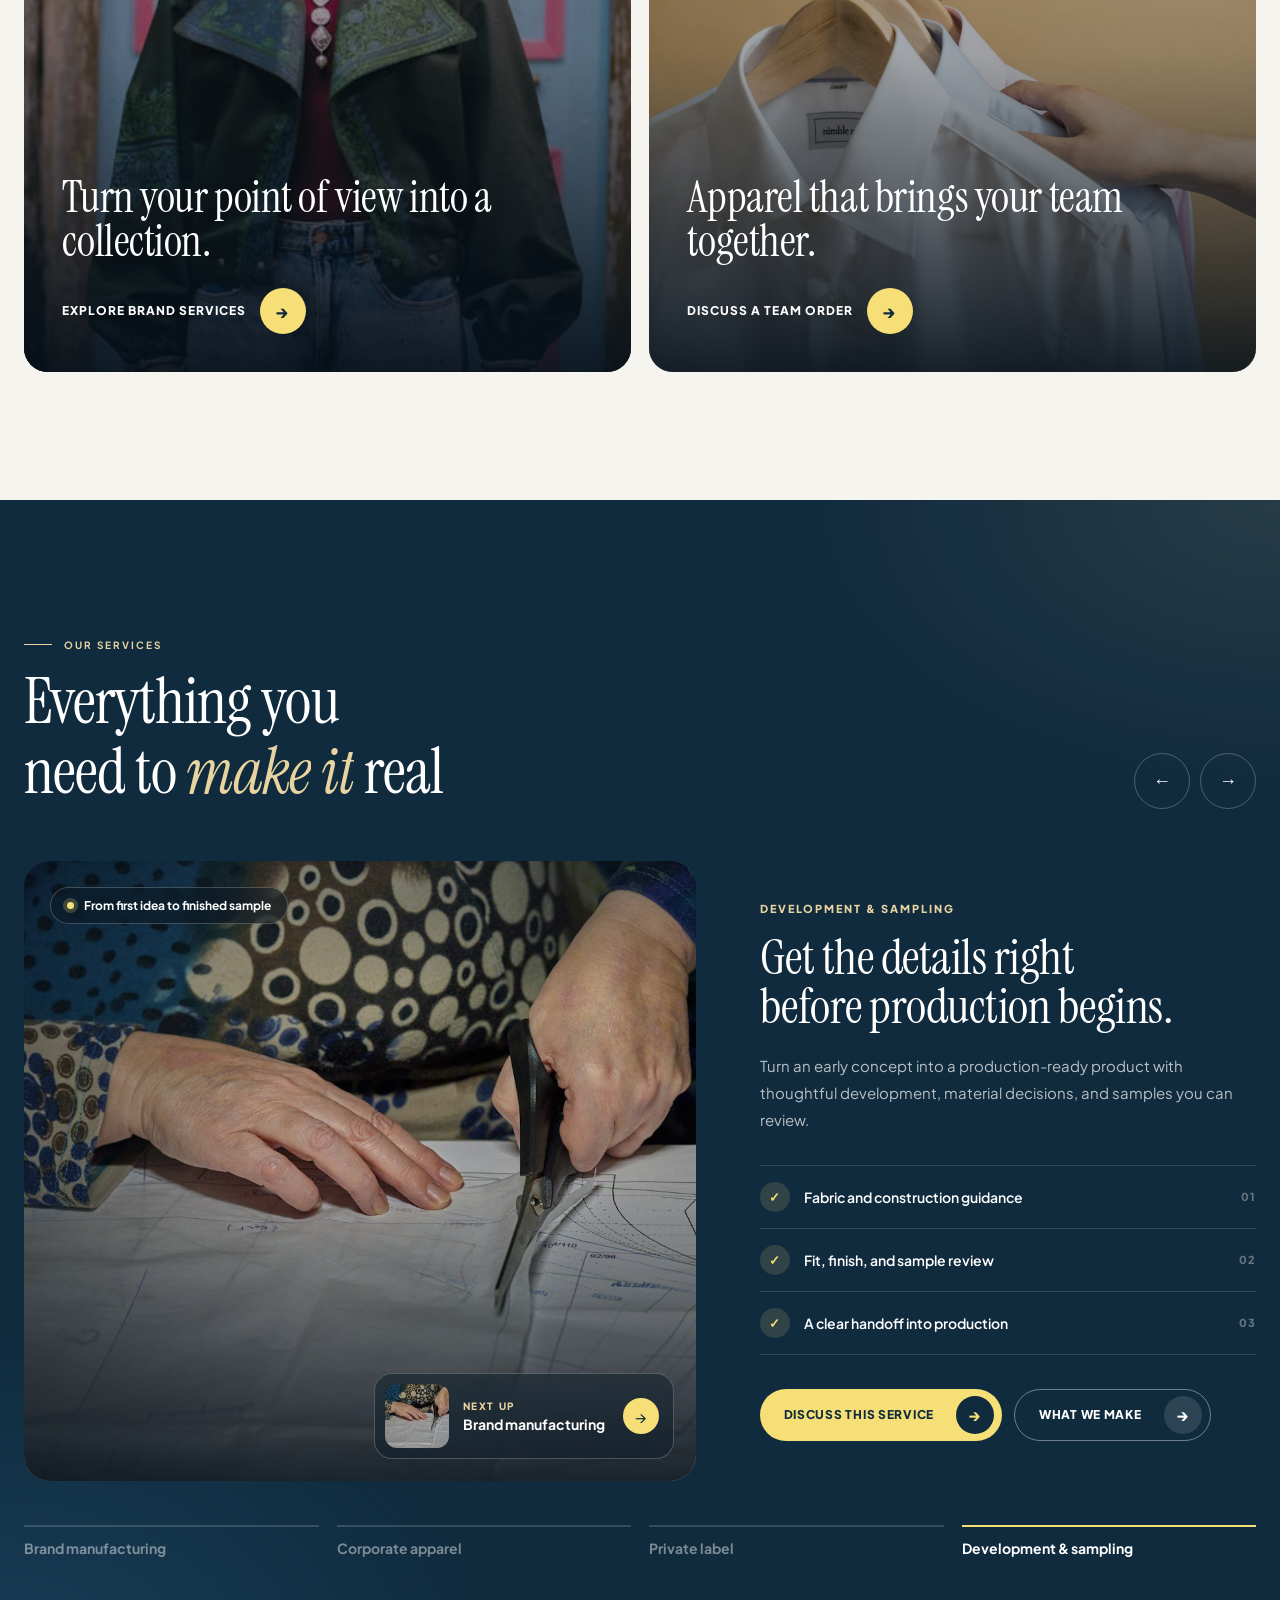
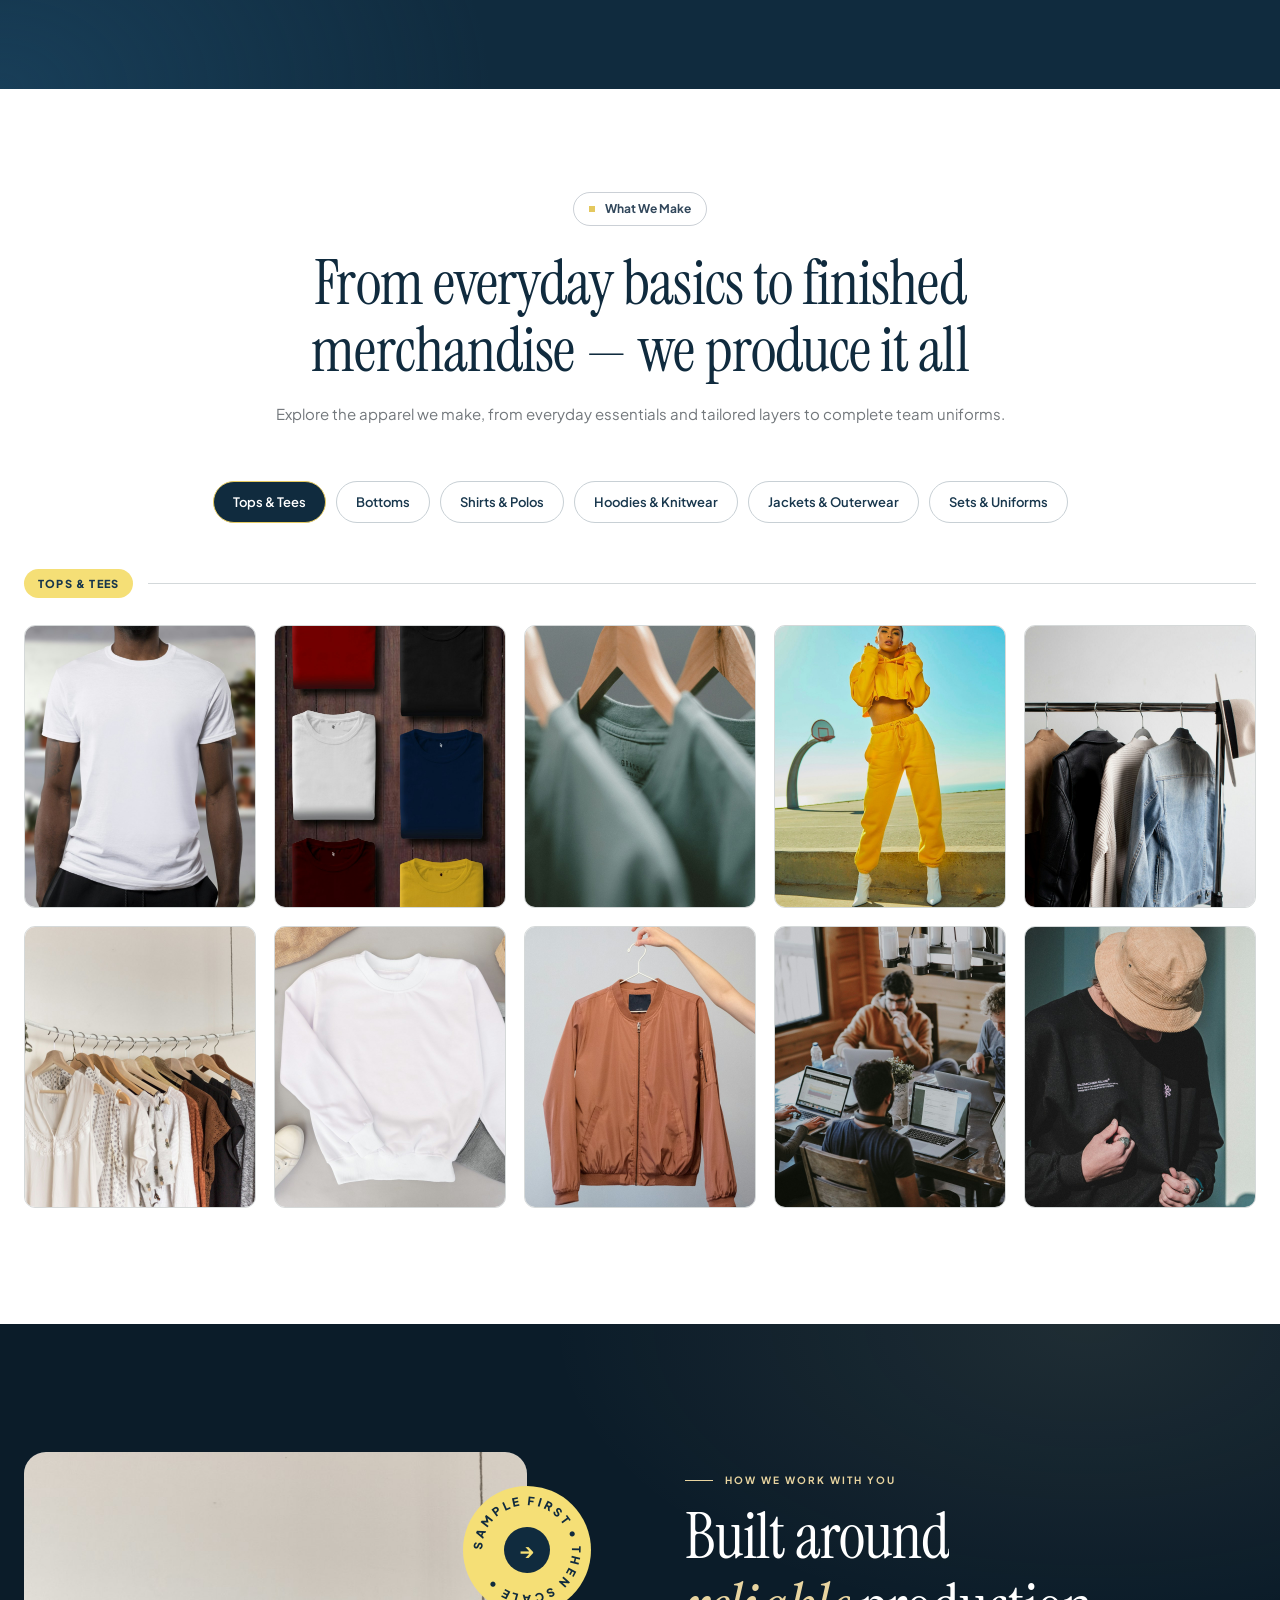
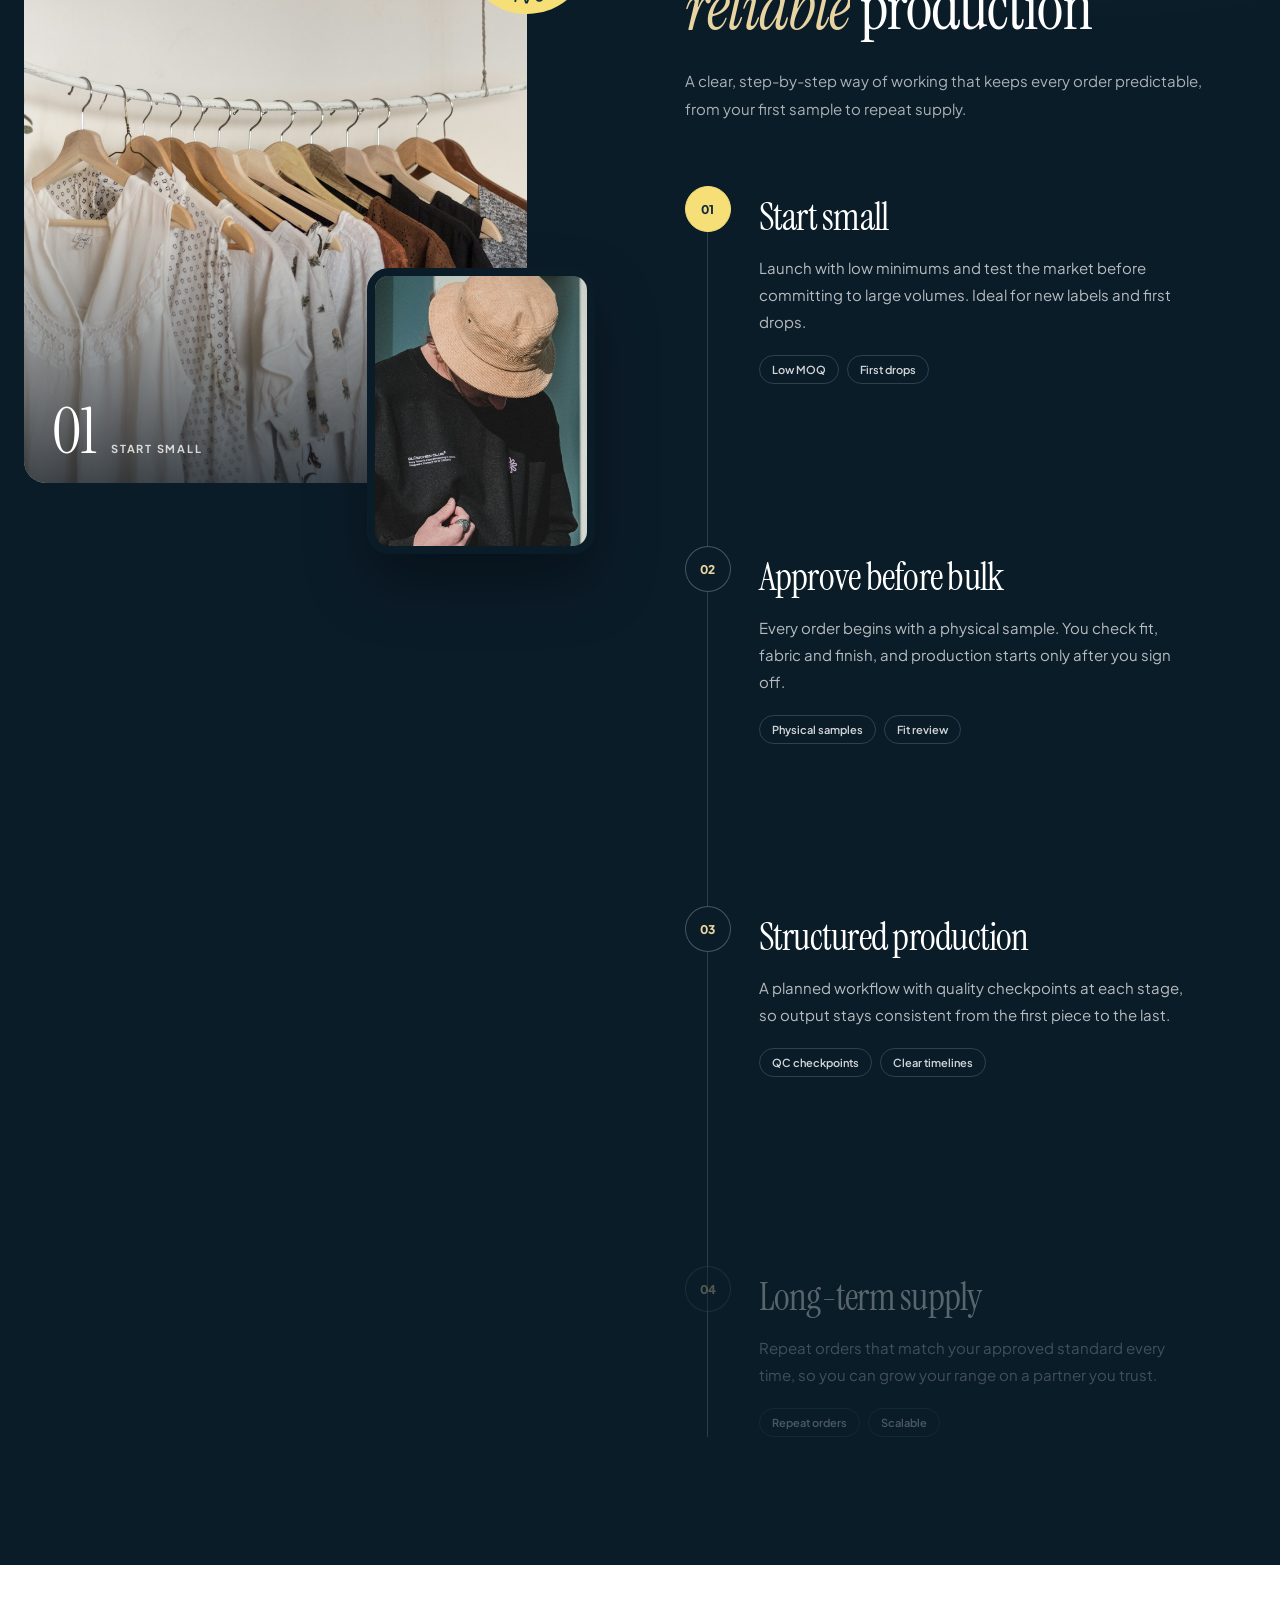
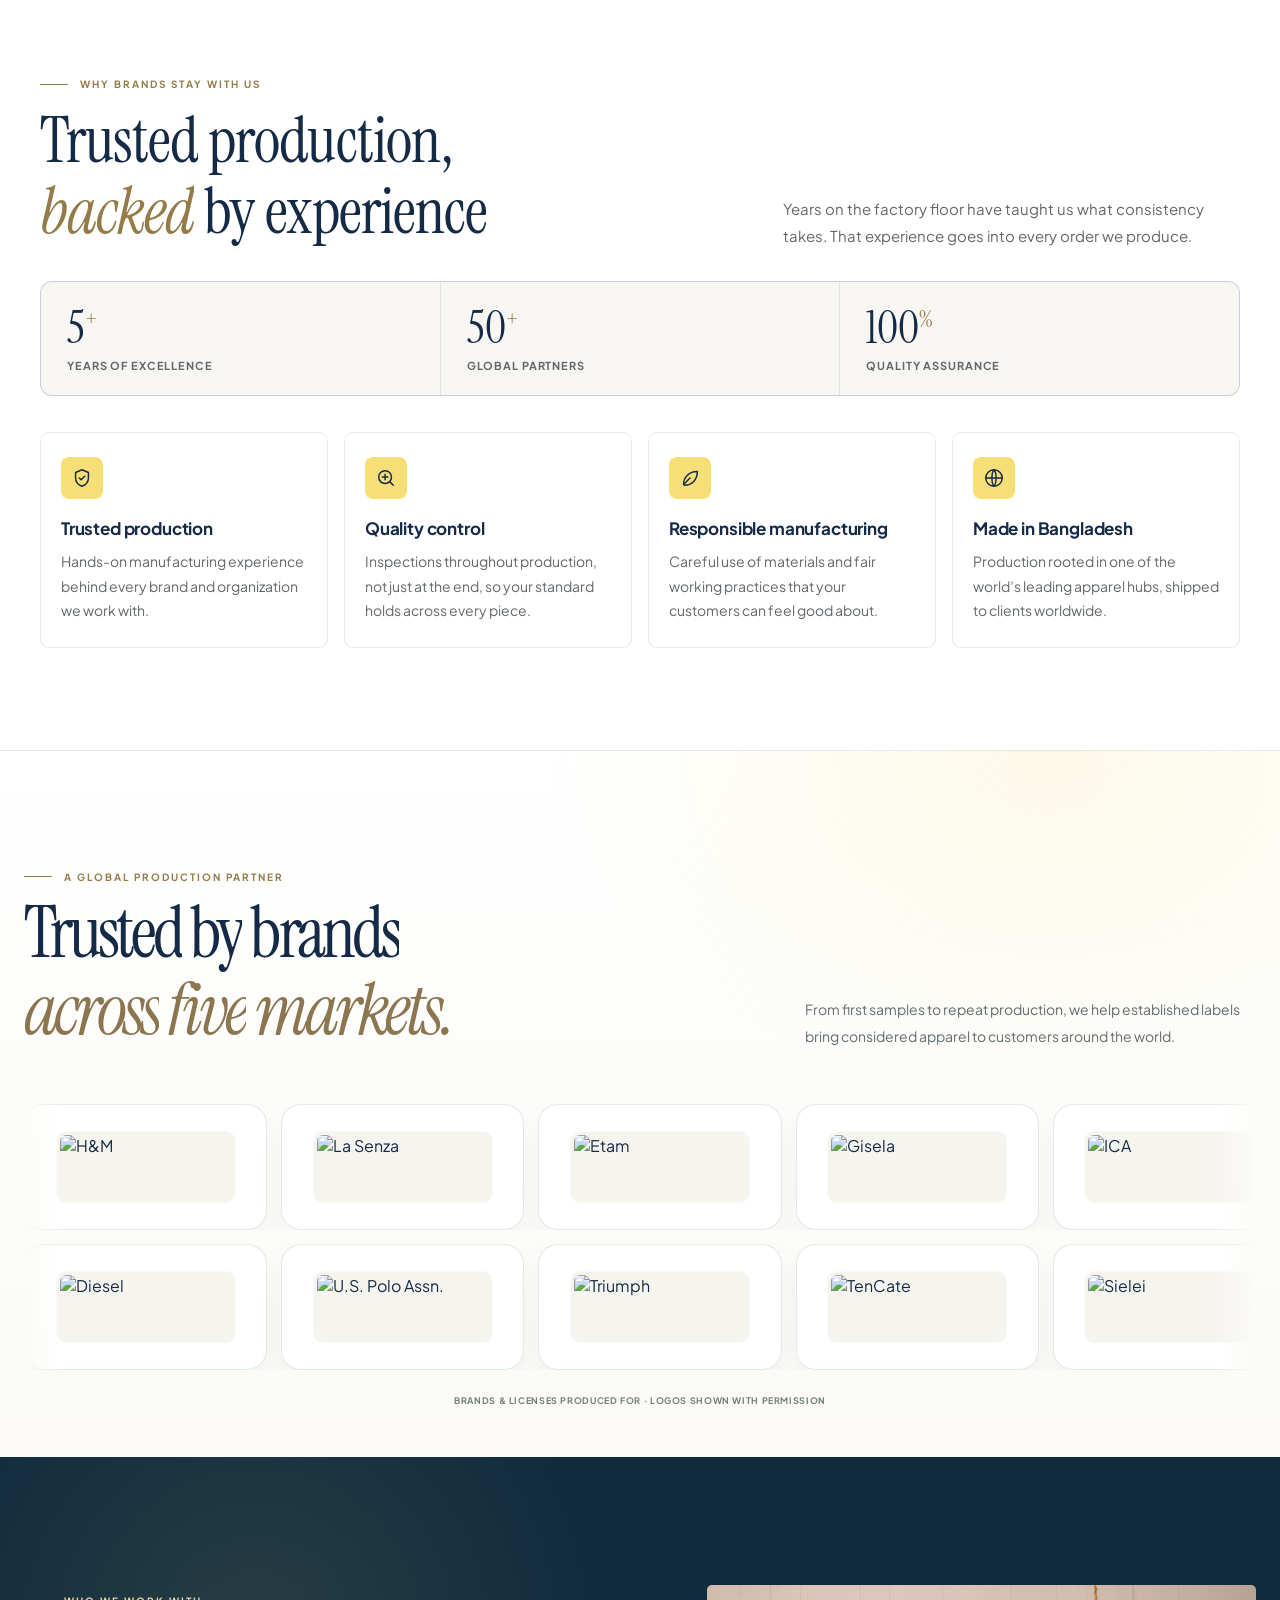
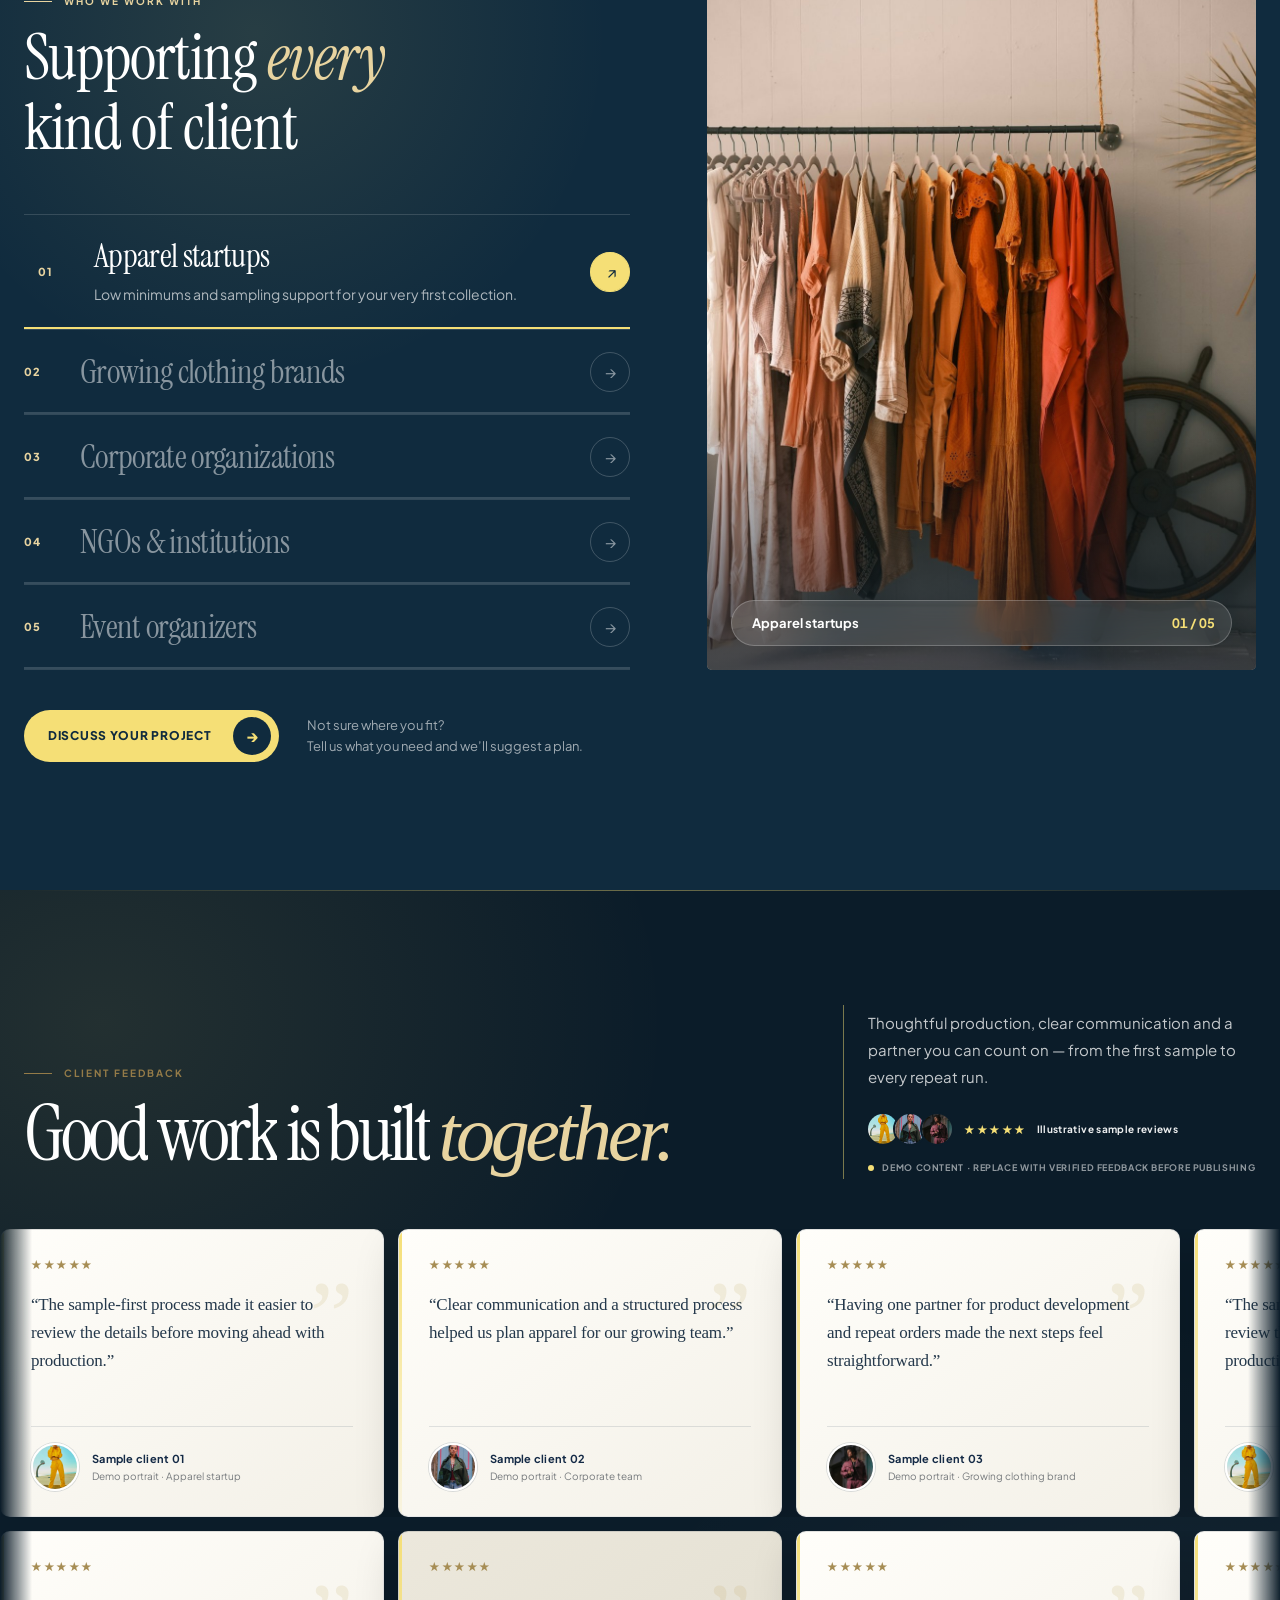
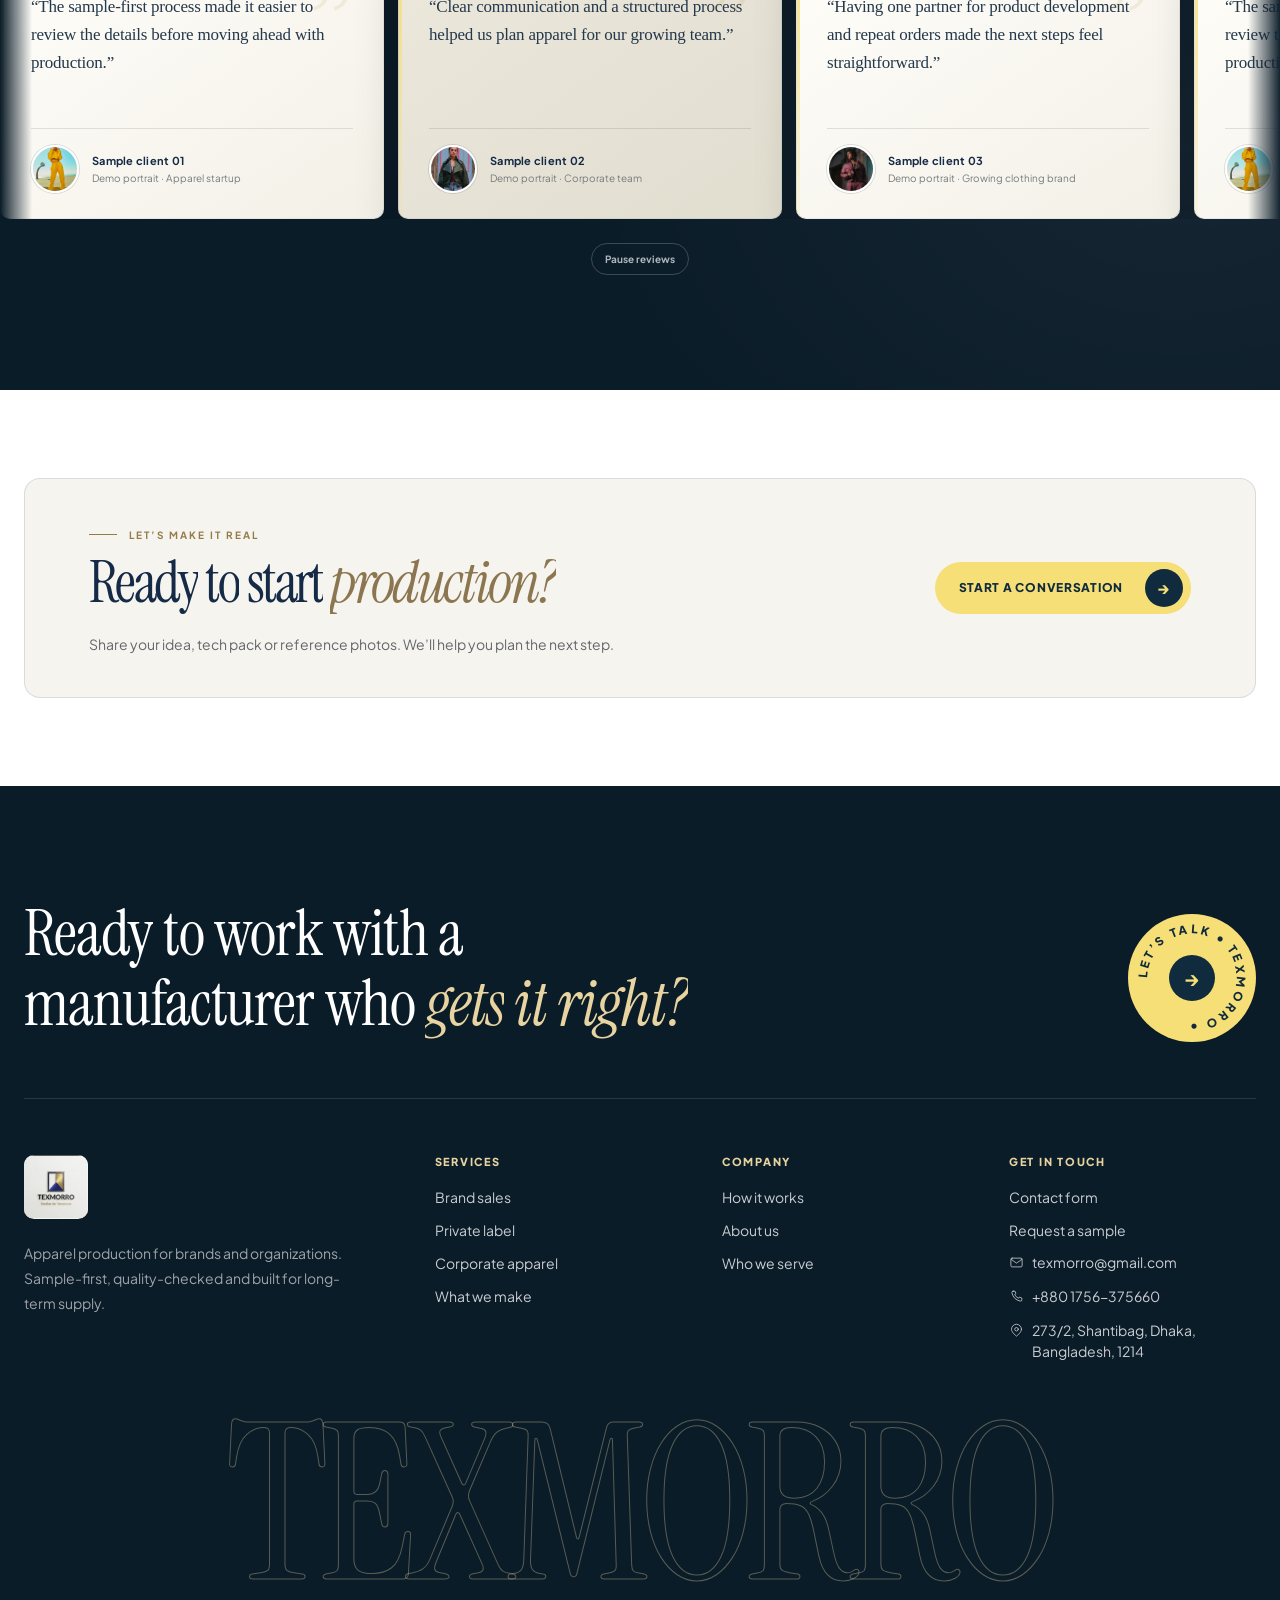
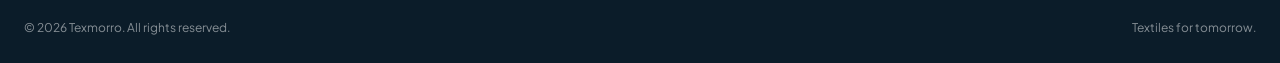
==== commit 8dbec78d: "added hero section" ====
--- a/index.html
+++ b/index.html
@@ -4,3403 +4,12 @@
   <meta charset="utf-8">
   <meta name="viewport" content="width=device-width, initial-scale=1">
   <meta name="theme-color" content="#0b1c29">
+  <link rel="icon" href="logo/texmorro-logo-header.svg" type="image/svg+xml">
   <link rel="preconnect" href="https://fonts.googleapis.com">
   <link rel="preconnect" href="https://fonts.gstatic.com" crossorigin>
   <link href="https://fonts.googleapis.com/css2?family=Instrument+Serif:ital@0;1&family=Plus+Jakarta+Sans:wght@400;500;600;700;800&display=swap" rel="stylesheet">
   <title>Texmorro — Fashion for Tomorrow</title>
-  <style>
-    :root {
-      color-scheme: light;
-      --ink: #142a46;
-      --paper: #f6f4ef;
-      --gold: #a68d54;
-    }
-
-    * {
-      box-sizing: border-box;
-    }
-
-    body {
-      margin: 0;
-      background: var(--paper);
-      color: var(--ink);
-      font-family: "Plus Jakarta Sans", "Helvetica Neue", Arial, sans-serif;
-    }
-
-    .site-header {
-      position: absolute;
-      z-index: 3;
-      top: 0;
-      right: 0;
-      left: 0;
-      min-height: 100px;
-      border-bottom: 1px solid rgba(255, 255, 255, 0.14);
-      background: rgba(15, 23, 33, 0.42);
-      backdrop-filter: blur(12px);
-      -webkit-backdrop-filter: blur(12px);
-    }
-
-    .header-inner {
-      display: grid;
-      width: min(100% - 64px, 1440px);
-      min-height: 100px;
-      grid-template-columns: 1fr auto 1fr;
-      align-items: center;
-      margin-inline: auto;
-      position: relative;
-    }
-
-    .brand {
-      display: inline-flex;
-      width: fit-content;
-      align-items: center;
-    }
-
-    .brand img {
-      display: block;
-      width: 72px;
-      height: 72px;
-      padding: 3px;
-      border: 1px solid rgba(255, 255, 255, 0.32);
-      background: var(--paper);
-      object-fit: contain;
-      mix-blend-mode: multiply;
-    }
-
-    .main-nav {
-      display: flex;
-      align-items: center;
-      gap: clamp(22px, 3vw, 46px);
-    }
-
-    .navigation-area {
-      display: contents;
-    }
-
-    .main-nav a,
-    .contact-link {
-      color: #fff;
-      font-size: 12px;
-      font-weight: 600;
-      letter-spacing: 0.045em;
-      text-decoration: none;
-      transition: color 160ms ease;
-    }
-
-    .main-nav a {
-      position: relative;
-      padding-block: 8px;
-      white-space: nowrap;
-    }
-
-    .main-nav a::after {
-      position: absolute;
-      right: 0;
-      bottom: 1px;
-      left: 0;
-      height: 1px;
-      background: var(--gold);
-      content: "";
-      transform: scaleX(0);
-      transform-origin: left;
-      transition: transform 180ms ease;
-    }
-
-    .main-nav a:hover,
-    .main-nav a:focus-visible {
-      color: var(--gold);
-    }
-
-    .main-nav a:hover::after,
-    .main-nav a:focus-visible::after {
-      transform: scaleX(1);
-    }
-
-    .contact-wrap {
-      display: flex;
-      justify-content: flex-end;
-    }
-
-    .contact-link {
-      display: inline-flex;
-      min-height: 44px;
-      align-items: center;
-      justify-content: center;
-      gap: 20px;
-      padding: 0 18px;
-      border: 1px solid rgba(20, 42, 70, 0.35);
-      white-space: nowrap;
-    }
-
-    .contact-link {
-      border-color: rgba(255, 255, 255, 0.65);
-    }
-
-    .contact-link span {
-      color: var(--gold);
-      font-size: 17px;
-      line-height: 1;
-      transition: transform 160ms ease;
-    }
-
-    .contact-link:hover,
-    .contact-link:focus-visible {
-      border-color: #e8d4a0;
-      color: #e8d4a0;
-    }
-
-    .contact-link:hover span {
-      transform: translateX(3px);
-    }
-
-    .menu-toggle,
-    .menu-button {
-      display: none;
-    }
-
-    .brand-marquee {
-      overflow: hidden;
-      padding: 27px 0 30px;
-      border-bottom: 1px solid rgba(20, 42, 70, 0.12);
-      background: var(--paper);
-    }
-
-    .brand-marquee-label {
-      margin: 0 20px 19px;
-      color: #8c7650;
-      font-size: 9px;
-      font-weight: 700;
-      letter-spacing: 0.17em;
-      line-height: 1.4;
-      text-align: center;
-      text-transform: uppercase;
-    }
-
-    .marquee-viewport {
-      overflow: hidden;
-    }
-
-    .marquee-track {
-      display: flex;
-      width: max-content;
-      animation: marquee-scroll 34s linear infinite;
-    }
-
-    .marquee-group {
-      display: flex;
-      flex: none;
-      align-items: center;
-      gap: clamp(34px, 5vw, 76px);
-      padding-right: clamp(34px, 5vw, 76px);
-    }
-
-    .marquee-item {
-      display: inline-flex;
-      align-items: center;
-      gap: clamp(34px, 5vw, 76px);
-      color: #263b51;
-      font-family: "Instrument Serif", "Iowan Old Style", Georgia, serif;
-      font-size: clamp(17px, 2vw, 23px);
-      font-weight: 400;
-      letter-spacing: 0.015em;
-      white-space: nowrap;
-    }
-
-    .marquee-item::after {
-      width: 5px;
-      height: 5px;
-      background: var(--gold);
-      content: "";
-      transform: rotate(45deg);
-    }
-
-    .marquee-viewport:hover .marquee-track {
-      animation-play-state: paused;
-    }
-
-    .make-section {
-      padding: clamp(72px, 8vw, 112px) 24px clamp(84px, 9vw, 128px);
-      background: #fff;
-    }
-
-    .make-inner {
-      width: min(100%, 1440px);
-      margin-inline: auto;
-    }
-
-    .make-intro {
-      max-width: 880px;
-      margin: 0 auto;
-      text-align: center;
-    }
-
-    .make-kicker {
-      display: inline-flex;
-      min-height: 34px;
-      align-items: center;
-      gap: 10px;
-      padding: 0 15px;
-      border: 1px solid rgba(20, 42, 70, 0.22);
-      border-radius: 999px;
-      color: #31475b;
-      font-size: 12px;
-      font-weight: 700;
-    }
-
-    .make-kicker::before {
-      width: 6px;
-      height: 6px;
-      background: #e4c85e;
-      content: "";
-    }
-
-    .make-heading {
-      margin: 24px 0 16px;
-      color: #102b3e;
-      font-size: clamp(38px, 5vw, 62px);
-      font-weight: 600;
-      letter-spacing: -0.055em;
-      line-height: 1.08;
-      text-wrap: balance;
-    }
-
-    .make-summary {
-      max-width: 790px;
-      margin: 0 auto;
-      color: #72777b;
-      font-size: 15px;
-      line-height: 1.8;
-    }
-
-    .make-tabs {
-      display: flex;
-      flex-wrap: wrap;
-      justify-content: center;
-      gap: 10px;
-      margin: 54px auto 46px;
-    }
-
-    .make-tab {
-      min-height: 42px;
-      padding: 0 19px;
-      border: 1px solid #c8d0d5;
-      border-radius: 999px;
-      background: #fff;
-      color: #18374d;
-      cursor: pointer;
-      font: inherit;
-      font-size: 13px;
-      font-weight: 600;
-      transition: color 180ms ease, background 180ms ease, border-color 180ms ease;
-    }
-
-    .make-tab:hover,
-    .make-tab:focus-visible {
-      border-color: #17364b;
-      outline: none;
-    }
-
-    .make-tab[aria-selected="true"] {
-      border-color: #e6ca61;
-      background: #102b3e;
-      color: #fff;
-    }
-
-    .make-current {
-      display: flex;
-      align-items: center;
-      gap: 15px;
-      margin-bottom: 27px;
-    }
-
-    .make-current-label {
-      flex: 0 0 auto;
-      padding: 8px 14px;
-      border-radius: 999px;
-      background: #f5df76;
-      color: #17364b;
-      font-size: 11px;
-      font-weight: 800;
-      letter-spacing: 0.11em;
-      text-transform: uppercase;
-    }
-
-    .make-current::after {
-      height: 1px;
-      flex: 1;
-      background: #d3d8da;
-      content: "";
-    }
-
-    .make-panel {
-      display: grid;
-      grid-template-columns: repeat(5, minmax(0, 1fr));
-      gap: 18px;
-    }
-
-    .make-card {
-      position: relative;
-      min-width: 0;
-      aspect-ratio: 0.82;
-      overflow: hidden;
-      border: 1px solid #d5d9d9;
-      border-radius: 11px;
-      background: #eef0ef;
-      isolation: isolate;
-      outline: none;
-    }
-
-    .make-card::after {
-      position: absolute;
-      z-index: 0;
-      inset: 36% 0 0;
-      background: linear-gradient(0deg, rgba(10, 25, 36, 0.76), transparent);
-      content: "";
-      opacity: 0;
-      transition: opacity 240ms ease;
-    }
-
-    .make-card img {
-      display: block;
-      width: 100%;
-      height: 100%;
-      object-fit: cover;
-      transition: transform 650ms cubic-bezier(0.2, 0.7, 0.2, 1);
-    }
-
-    .make-card:hover img,
-    .make-card:focus-visible img {
-      transform: scale(1.055);
-    }
-
-    .make-card:hover::after,
-    .make-card:focus-visible::after {
-      opacity: 1;
-    }
-
-    .make-card:focus-visible {
-      box-shadow: 0 0 0 3px #e6ca61;
-    }
-
-    .make-card-name {
-      position: absolute;
-      z-index: 1;
-      right: 16px;
-      bottom: 17px;
-      left: 16px;
-      color: #fff;
-      font-size: 14px;
-      font-weight: 650;
-      line-height: 1.35;
-      opacity: 0;
-      transform: translateY(7px);
-      transition: opacity 220ms ease, transform 220ms ease;
-    }
-
-    .make-card:hover .make-card-name,
-    .make-card:focus-visible .make-card-name {
-      opacity: 1;
-      transform: translateY(0);
-    }
-
-    @keyframes marquee-scroll {
-      to {
-        transform: translateX(-50%);
-      }
-    }
-
-    @media (max-width: 900px) {
-      .header-inner {
-        width: min(100% - 40px, 1440px);
-        grid-template-columns: 1fr auto;
-      }
-
-      .main-nav {
-        display: none;
-        align-items: stretch;
-        gap: 0;
-      }
-
-      .main-nav a {
-        padding: 14px 0;
-        border-bottom: 1px solid rgba(20, 42, 70, 0.12);
-        color: var(--ink);
-      }
-
-      .main-nav a::after {
-        content: none;
-      }
-
-      .contact-wrap {
-        display: none;
-      }
-
-      .navigation-area {
-        position: absolute;
-        top: 100%;
-        right: 0;
-        left: 0;
-        display: none;
-        padding: 8px 20px 18px;
-        border-bottom: 1px solid rgba(20, 42, 70, 0.12);
-        background: var(--paper);
-      }
-
-      .menu-toggle:checked ~ .navigation-area {
-        display: block;
-      }
-
-      .menu-toggle:checked ~ .navigation-area .main-nav {
-        display: flex;
-        flex-direction: column;
-      }
-
-      .menu-button {
-        display: inline-flex;
-        width: 44px;
-        height: 44px;
-        flex-direction: column;
-        align-items: center;
-        justify-content: center;
-        gap: 6px;
-        border: 1px solid rgba(20, 42, 70, 0.25);
-        cursor: pointer;
-      }
-
-      .menu-button span {
-        width: 17px;
-        height: 1px;
-        background: var(--ink);
-      }
-
-      .menu-toggle:checked ~ .navigation-area .contact-wrap {
-        display: flex;
-      }
-
-      .contact-link {
-        width: 100%;
-        border-color: rgba(20, 42, 70, 0.35);
-        color: var(--ink);
-      }
-
-      .brand-marquee {
-        padding: 24px 0 26px;
-      }
-
-      .make-tabs {
-        margin-block: 36px;
-      }
-
-      .make-panel {
-        grid-template-columns: repeat(3, minmax(0, 1fr));
-        gap: 18px;
-      }
-
-    }
-
-    @media (max-width: 480px) {
-      .header-inner {
-        width: calc(100% - 32px);
-        min-height: 82px;
-      }
-
-      .site-header {
-        min-height: 82px;
-      }
-
-      .brand img {
-        width: 70px;
-        height: 70px;
-      }
-
-      .brand-marquee-label {
-        margin-bottom: 15px;
-        font-size: 8px;
-      }
-
-      .make-section {
-        padding: 68px 18px 78px;
-      }
-
-      .make-heading {
-        margin-top: 20px;
-        font-size: 40px;
-      }
-
-      .make-summary {
-        font-size: 13px;
-      }
-
-      .make-tabs {
-        justify-content: flex-start;
-        flex-wrap: nowrap;
-        overflow-x: auto;
-        margin: 30px -18px 32px;
-        padding: 0 18px 5px;
-        scrollbar-width: none;
-      }
-
-      .make-tabs::-webkit-scrollbar {
-        display: none;
-      }
-
-      .make-tab {
-        flex: 0 0 auto;
-        min-height: 40px;
-        padding-inline: 15px;
-        font-size: 12px;
-      }
-
-      .make-current {
-        gap: 10px;
-        margin-bottom: 18px;
-      }
-
-      .make-current-label {
-        padding: 7px 10px;
-        font-size: 9px;
-      }
-
-      .make-panel {
-        grid-template-columns: repeat(2, minmax(0, 1fr));
-        gap: 12px;
-      }
-
-      .make-card-name {
-        right: 11px;
-        bottom: 12px;
-        left: 11px;
-        font-size: 12px;
-      }
-
-      .marquee-group {
-        gap: 30px;
-        padding-right: 30px;
-      }
-
-      .marquee-item {
-        gap: 30px;
-        font-size: 18px;
-      }
-
-    }
-
-    @media (hover: none) {
-      .make-card::after,
-      .make-card-name {
-        opacity: 1;
-      }
-
-      .make-card-name {
-        transform: none;
-      }
-    }
-
-    @media (prefers-reduced-motion: reduce) {
-      *,
-      *::before,
-      *::after {
-        scroll-behavior: auto !important;
-        animation-duration: 0.01ms !important;
-        animation-iteration-count: 1 !important;
-        transition-duration: 0.01ms !important;
-      }
-    }
-
-    /* ==========================================================
-       NEW SECTIONS — shared tokens & motion utilities
-       ========================================================== */
-    :root {
-      --night: #0b1c29;
-      --deep: #102b3e;
-      --cream: #e8d4a0;
-      --sun: #f5df76;
-      --serif: "Instrument Serif", "Iowan Old Style", Georgia, serif;
-      --ease-out: cubic-bezier(0.2, 0.7, 0.2, 1);
-    }
-
-    .tx-kicker {
-      display: inline-flex;
-      align-items: center;
-      gap: 12px;
-      color: var(--cream);
-      font-size: 10px;
-      font-weight: 700;
-      letter-spacing: 0.2em;
-      text-transform: uppercase;
-    }
-
-    .tx-kicker::before {
-      width: 28px;
-      height: 1px;
-      background: currentColor;
-      content: "";
-    }
-
-    .tx-kicker.is-dark {
-      color: #947b48;
-    }
-
-    .tx-title {
-      margin: 18px 0 0;
-      font-family: var(--serif);
-      font-size: clamp(38px, 5vw, 68px);
-      font-weight: 400;
-      line-height: 1.02;
-      letter-spacing: -0.035em;
-      text-wrap: balance;
-    }
-
-    .tx-title em {
-      color: var(--cream);
-      font-style: italic;
-    }
-
-    .tx-title.is-dark em {
-      color: #947b48;
-    }
-
-    /* scroll reveal */
-    .reveal {
-      opacity: 0;
-      transform: translateY(34px);
-      transition: opacity 900ms var(--ease-out), transform 900ms var(--ease-out);
-      transition-delay: var(--d, 0ms);
-    }
-
-    .reveal.is-in {
-      opacity: 1;
-      transform: none;
-    }
-
-    /* curtain reveal (transform-based; clip-path transitions are unreliable in Chrome) */
-    .mask-curtain {
-      position: absolute;
-      z-index: 6;
-      inset: -1px;
-      background: var(--curtain, var(--paper));
-      pointer-events: none;
-      transform-origin: top;
-      transition: transform 1300ms cubic-bezier(0.7, 0, 0.2, 1);
-      transition-delay: var(--d, 0ms);
-    }
-
-    .reveal-mask.is-in .mask-curtain {
-      transform: scaleY(0);
-    }
-
-    .rely-frame {
-      --curtain: var(--night);
-    }
-
-    /* split-word headline reveal */
-    .split-words .w {
-      display: inline-block;
-      overflow: hidden;
-      vertical-align: bottom;
-      padding-bottom: 0.08em;
-    }
-
-    .split-words .w > span {
-      display: inline-block;
-      transform: translateY(110%);
-      transition: transform 1000ms var(--ease-out);
-      transition-delay: calc(var(--i) * 55ms);
-    }
-
-    .split-words.is-in .w > span {
-      transform: none;
-    }
-
-    /* rotating text badge */
-    .spin-badge {
-      position: relative;
-      display: grid;
-      width: 128px;
-      height: 128px;
-      place-items: center;
-      border-radius: 50%;
-      background: var(--sun);
-      color: var(--deep);
-      text-decoration: none;
-    }
-
-    .spin-badge svg {
-      position: absolute;
-      inset: 8px;
-      width: calc(100% - 16px);
-      height: calc(100% - 16px);
-      animation: spin 16s linear infinite;
-    }
-
-    .spin-badge text {
-      fill: currentColor;
-      font-size: 10.4px;
-      font-weight: 800;
-      letter-spacing: 0.24em;
-      text-transform: uppercase;
-    }
-
-    .spin-badge b {
-      display: grid;
-      width: 46px;
-      height: 46px;
-      place-items: center;
-      border-radius: 50%;
-      background: var(--deep);
-      color: var(--sun);
-      font-size: 20px;
-      transition: transform 400ms var(--ease-out);
-    }
-
-    .spin-badge:hover b,
-    .spin-badge:focus-visible b {
-      transform: rotate(-45deg) scale(1.08);
-    }
-
-    @keyframes spin {
-      to { transform: rotate(360deg); }
-    }
-
-    .tx-btn {
-      display: inline-flex;
-      min-height: 52px;
-      align-items: center;
-      gap: 22px;
-      padding: 0 8px 0 24px;
-      border-radius: 999px;
-      background: var(--sun);
-      color: var(--deep);
-      font-size: 12px;
-      font-weight: 800;
-      letter-spacing: 0.06em;
-      text-decoration: none;
-      text-transform: uppercase;
-      transition: background 200ms ease, transform 300ms var(--ease-out);
-    }
-
-    .tx-btn span {
-      display: grid;
-      width: 38px;
-      height: 38px;
-      place-items: center;
-      border-radius: 50%;
-      background: var(--deep);
-      color: var(--sun);
-      font-size: 16px;
-      transition: transform 300ms var(--ease-out);
-    }
-
-    .tx-btn:hover,
-    .tx-btn:focus-visible {
-      background: #fff;
-    }
-
-    .tx-btn:hover span,
-    .tx-btn:focus-visible span {
-      transform: rotate(-45deg);
-    }
-
-    .tx-btn.is-ghost {
-      border: 1px solid rgba(255, 255, 255, 0.4);
-      background: transparent;
-      color: #fff;
-    }
-
-    .tx-btn.is-ghost span {
-      background: rgba(255, 255, 255, 0.12);
-      color: #fff;
-    }
-
-    .tx-btn.is-ghost:hover,
-    .tx-btn.is-ghost:focus-visible {
-      border-color: #fff;
-      background: rgba(255, 255, 255, 0.08);
-    }
-
-    /* ==========================================================
-       01 — Built around reliable production (sticky image story)
-       ========================================================== */
-    .rely-section {
-      position: relative;
-      padding: clamp(84px, 10vw, 150px) 24px;
-      overflow: clip;
-      background:
-        radial-gradient(900px 500px at 85% 0%, rgba(232, 212, 160, 0.09), transparent 60%),
-        var(--night);
-      color: #fff;
-    }
-
-    .rely-inner {
-      display: grid;
-      width: min(100%, 1280px);
-      grid-template-columns: minmax(0, 1fr) minmax(0, 1fr);
-      gap: clamp(48px, 7vw, 110px);
-      margin-inline: auto;
-    }
-
-    .rely-visual {
-      position: sticky;
-      top: 110px;
-      height: min(78vh, 720px);
-      align-self: start;
-    }
-
-    .rely-frame {
-      position: absolute;
-      inset: 0 12% 10% 0;
-      overflow: hidden;
-      border-radius: 22px;
-      background: #18303f;
-    }
-
-    .rely-frame img {
-      position: absolute;
-      inset: 0;
-      width: 100%;
-      height: 100%;
-      object-fit: cover;
-      opacity: 0;
-      transform: scale(1.14);
-      transition: opacity 900ms ease, transform 1800ms var(--ease-out);
-    }
-
-    .rely-frame img.is-active {
-      opacity: 1;
-      transform: scale(1);
-    }
-
-    .rely-frame::after {
-      position: absolute;
-      inset: 0;
-      background: linear-gradient(180deg, transparent 55%, rgba(5, 14, 22, 0.75));
-      content: "";
-    }
-
-    .rely-frame-caption {
-      position: absolute;
-      z-index: 1;
-      bottom: 26px;
-      left: 28px;
-      display: flex;
-      align-items: baseline;
-      gap: 14px;
-    }
-
-    .rely-frame-caption strong {
-      font-family: var(--serif);
-      font-size: 64px;
-      font-weight: 400;
-      line-height: 0.8;
-    }
-
-    .rely-frame-caption span {
-      color: rgba(255, 255, 255, 0.78);
-      font-size: 11px;
-      font-weight: 700;
-      letter-spacing: 0.16em;
-      text-transform: uppercase;
-    }
-
-    .rely-thumb {
-      position: absolute;
-      right: 0;
-      bottom: 0;
-      width: 40%;
-      aspect-ratio: 0.8;
-      overflow: hidden;
-      border: 8px solid var(--night);
-      border-radius: 22px;
-      box-shadow: 0 30px 60px rgba(0, 0, 0, 0.35);
-    }
-
-    .rely-thumb img {
-      width: 100%;
-      height: 120%;
-      object-fit: cover;
-      transform: translateY(var(--py, 0px));
-    }
-
-    .rely-visual .spin-badge {
-      position: absolute;
-      top: 34px;
-      right: calc(12% - 64px);
-    }
-
-    .rely-copy {
-      padding-top: 12px;
-    }
-
-    .rely-intro {
-      max-width: 520px;
-      margin: 22px 0 0;
-      color: rgba(255, 255, 255, 0.66);
-      font-size: 15px;
-      line-height: 1.85;
-    }
-
-    .rely-steps {
-      position: relative;
-      margin: 64px 0 0;
-      padding: 0;
-      list-style: none;
-    }
-
-    .rely-steps::before,
-    .rely-steps::after {
-      position: absolute;
-      top: 0;
-      bottom: 0;
-      left: 22px;
-      width: 1px;
-      background: rgba(255, 255, 255, 0.14);
-      content: "";
-    }
-
-    .rely-steps::after {
-      bottom: auto;
-      height: calc(var(--progress, 0) * 100%);
-      background: linear-gradient(180deg, var(--cream), var(--sun));
-      box-shadow: 0 0 16px rgba(245, 223, 118, 0.6);
-    }
-
-    .rely-step {
-      position: relative;
-      display: grid;
-      min-height: 40vh;
-      grid-template-columns: 46px minmax(0, 1fr);
-      gap: 28px;
-      padding-bottom: 40px;
-      opacity: 0.32;
-      transition: opacity 500ms ease;
-    }
-
-    .rely-step:last-child {
-      min-height: 0;
-      padding-bottom: 0;
-    }
-
-    .rely-step.is-active {
-      opacity: 1;
-    }
-
-    .rely-dot {
-      position: relative;
-      z-index: 1;
-      display: grid;
-      width: 46px;
-      height: 46px;
-      place-items: center;
-      border: 1px solid rgba(255, 255, 255, 0.25);
-      border-radius: 50%;
-      background: var(--night);
-      color: var(--cream);
-      font-size: 12px;
-      font-weight: 800;
-      transition: background 400ms ease, color 400ms ease, border-color 400ms ease;
-    }
-
-    .rely-step.is-active .rely-dot {
-      border-color: var(--sun);
-      background: var(--sun);
-      color: var(--deep);
-    }
-
-    .rely-step h3 {
-      margin: 6px 0 12px;
-      font-family: var(--serif);
-      font-size: clamp(28px, 3vw, 40px);
-      font-weight: 400;
-      letter-spacing: -0.02em;
-    }
-
-    .rely-step p {
-      max-width: 440px;
-      margin: 0;
-      color: rgba(255, 255, 255, 0.7);
-      font-size: 15px;
-      line-height: 1.8;
-    }
-
-    .rely-step-tags {
-      display: flex;
-      flex-wrap: wrap;
-      gap: 8px;
-      margin-top: 20px;
-    }
-
-    .rely-step-tags span {
-      padding: 7px 12px;
-      border: 1px solid rgba(255, 255, 255, 0.16);
-      border-radius: 999px;
-      color: rgba(255, 255, 255, 0.82);
-      font-size: 11px;
-      font-weight: 600;
-    }
-
-    .rely-step-img {
-      display: none;
-    }
-
-    /* ==========================================================
-       02 — Trusted production
-       ========================================================== */
-    .proof-section {
-      padding: clamp(68px, 8vw, 108px) 24px;
-      background: #fff;
-    }
-
-    .proof-inner {
-      width: min(100%, 1200px);
-      margin-inline: auto;
-    }
-
-    .proof-head {
-      display: grid;
-      grid-template-columns: minmax(0, 1fr) minmax(260px, 0.65fr);
-      align-items: end;
-      gap: 40px;
-      margin-bottom: 32px;
-    }
-
-    .proof-head .tx-title {
-      color: var(--ink);
-    }
-
-    .proof-head p {
-      margin: 0;
-      color: #62676b;
-      font-size: 15px;
-      line-height: 1.8;
-    }
-
-    .proof-stats {
-      display: grid;
-      grid-template-columns: repeat(3, minmax(0, 1fr));
-      gap: 1px;
-      overflow: hidden;
-      margin-bottom: 36px;
-      border: 1px solid rgba(20, 42, 70, 0.12);
-      border-radius: 12px;
-      background: rgba(20, 42, 70, 0.12);
-    }
-
-    .proof-stat {
-      display: flex;
-      flex-direction: column;
-      align-items: flex-start;
-      gap: 8px;
-      padding: 22px 26px;
-      background: #f7f6f2;
-      color: var(--ink);
-    }
-
-    .proof-stat strong {
-      font-family: var(--serif);
-      font-size: clamp(32px, 4vw, 46px);
-      font-weight: 400;
-      line-height: 1;
-      font-variant-numeric: tabular-nums;
-    }
-
-    .proof-stat strong sup {
-      color: #947b48;
-      font-size: 0.5em;
-    }
-
-    .proof-stat > span {
-      color: #62676b;
-      font-size: 11px;
-      font-weight: 700;
-      letter-spacing: 0.08em;
-      line-height: 1.4;
-      text-transform: uppercase;
-    }
-
-    .proof-grid {
-      display: grid;
-      grid-template-columns: repeat(4, minmax(0, 1fr));
-      gap: 16px;
-      margin-top: 0;
-    }
-
-    .proof-card {
-      padding: 24px 20px;
-      border: 1px solid rgba(20, 42, 70, 0.1);
-      border-radius: 10px;
-      background: #fff;
-    }
-
-    .proof-icon {
-      display: grid;
-      width: 42px;
-      height: 42px;
-      place-items: center;
-      margin-bottom: 18px;
-      border-radius: 8px;
-      background: #f5df76;
-      color: var(--ink);
-    }
-
-    .proof-icon svg {
-      width: 22px;
-      height: 22px;
-    }
-
-    .proof-card h3 {
-      margin: 0 0 10px;
-      color: var(--ink);
-      font-size: 17px;
-      font-weight: 700;
-      letter-spacing: -0.01em;
-    }
-
-    .proof-card p {
-      margin: 0;
-      color: #62676b;
-      font-size: 14px;
-      line-height: 1.75;
-    }
-
-    /* ==========================================================
-       03 — Markets and production programs
-       ========================================================== */
-    .markets-section {
-      position: relative;
-      padding: clamp(76px, 8.5vw, 116px) 0 48px;
-      overflow: hidden;
-      border-top: 1px solid rgba(20, 42, 70, 0.1);
-      background:
-        radial-gradient(ellipse at 82% 0, rgba(245, 223, 118, 0.16), transparent 34%),
-        linear-gradient(180deg, #fff 0%, #fbfaf6 100%);
-      color: var(--ink);
-    }
-
-    .markets-inner {
-      width: min(100% - 48px, 1280px);
-      margin-inline: auto;
-    }
-
-    .markets-head {
-      display: grid;
-      grid-template-columns: minmax(0, 1.15fr) minmax(300px, 0.75fr);
-      align-items: end;
-      gap: clamp(32px, 7vw, 104px);
-      margin-bottom: 52px;
-    }
-
-    .markets-copy .tx-title {
-      max-width: 760px;
-      margin-top: 14px;
-      color: var(--ink);
-      font-size: clamp(42px, 5.7vw, 72px);
-      letter-spacing: -0.055em;
-      line-height: 1;
-    }
-
-    .markets-copy .tx-title em {
-      color: #8c7650;
-      font-family: var(--serif);
-      font-weight: 400;
-    }
-
-    .markets-intro {
-      max-width: 440px;
-      margin: 0 0 3px;
-      color: #616d70;
-      font-size: 14px;
-      line-height: 1.9;
-    }
-
-    .markets-lanes {
-      display: grid;
-      gap: 14px;
-    }
-
-    .mq-row {
-      display: flex;
-      flex: none;
-      gap: 14px;
-      padding-right: 14px;
-    }
-
-    .markets-lane {
-      overflow: hidden;
-      -webkit-mask-image: linear-gradient(90deg, transparent, #000 3%, #000 97%, transparent);
-      mask-image: linear-gradient(90deg, transparent, #000 3%, #000 97%, transparent);
-    }
-
-    .markets-track {
-      display: flex;
-      width: max-content;
-      animation: markets-scroll-left 48s linear infinite;
-      will-change: transform;
-    }
-
-    .markets-lane--reverse .markets-track {
-      animation-name: markets-scroll-right;
-      animation-duration: 54s;
-    }
-
-    .brand {
-      display: flex;
-      width: clamp(220px, 19vw, 250px);
-      min-height: 126px;
-      align-items: center;
-      justify-content: center;
-      padding: 20px;
-      border: 1px solid rgba(72, 128, 99, 0.16);
-      border-radius: 20px;
-      background: rgba(255, 255, 255, 0.94);
-      box-shadow: 0 12px 30px rgba(20, 42, 70, 0.045);
-      transition: border-color 200ms ease, box-shadow 200ms ease, transform 200ms ease;
-    }
-
-    .markets-section .brand:hover {
-      transform: translateY(-4px);
-      border-color: rgba(166, 141, 84, 0.48);
-      box-shadow: 0 18px 36px rgba(20, 42, 70, 0.1);
-    }
-
-    .markets-section .brand img {
-      display: block;
-      width: min(100%, 180px);
-      height: 72px;
-      object-fit: contain;
-    }
-
-    .markets-caption {
-      margin: 24px 24px 0;
-      color: #718078;
-      font-size: 9px;
-      font-weight: 700;
-      letter-spacing: 0.07em;
-      line-height: 1.6;
-      text-align: center;
-      text-transform: uppercase;
-    }
-
-    .markets-section:hover .markets-track,
-    .markets-lane:focus-within .markets-track {
-      animation-play-state: paused;
-    }
-
-    @keyframes markets-scroll-left {
-      to {
-        transform: translateX(-50%);
-      }
-    }
-
-    @keyframes markets-scroll-right {
-      from {
-        transform: translateX(-50%);
-      }
-
-      to {
-        transform: translateX(0);
-      }
-    }
-
-    /* ==========================================================
-       03 — Clients (interactive hover gallery)
-       ========================================================== */
-    .clients-section {
-      position: relative;
-      padding: clamp(84px, 10vw, 140px) 24px;
-      overflow: clip;
-      background: var(--deep);
-      color: #fff;
-    }
-
-    .clients-section::before {
-      position: absolute;
-      top: -20%;
-      left: -10%;
-      width: 60vw;
-      height: 60vw;
-      border-radius: 50%;
-      background: radial-gradient(circle, rgba(245, 223, 118, 0.1), transparent 65%);
-      content: "";
-      pointer-events: none;
-    }
-
-    .clients-inner {
-      position: relative;
-      display: grid;
-      width: min(100%, 1320px);
-      grid-template-columns: minmax(0, 1.05fr) minmax(0, 0.95fr);
-      align-items: start;
-      gap: clamp(40px, 6vw, 96px);
-      margin-inline: auto;
-    }
-
-    .clients-list {
-      margin: 48px 0 0;
-      padding: 0;
-      border-top: 1px solid rgba(255, 255, 255, 0.14);
-      list-style: none;
-      counter-reset: client;
-    }
-
-    .client-item button {
-      position: relative;
-      display: grid;
-      width: 100%;
-      grid-template-columns: 40px minmax(0, 1fr) 40px;
-      align-items: center;
-      gap: 16px;
-      padding: 22px 0;
-      overflow: hidden;
-      border: 0;
-      border-bottom: 1px solid rgba(255, 255, 255, 0.14);
-      background: none;
-      color: rgba(255, 255, 255, 0.5);
-      cursor: pointer;
-      font: inherit;
-      text-align: left;
-      transition: color 300ms ease, padding 400ms var(--ease-out);
-    }
-
-    .client-item button::before {
-      position: absolute;
-      z-index: -1;
-      inset: 0;
-      background: linear-gradient(90deg, rgba(245, 223, 118, 0.12), transparent);
-      content: "";
-      transform: scaleX(0);
-      transform-origin: left;
-      transition: transform 500ms var(--ease-out);
-    }
-
-    .client-item button:focus-visible {
-      outline: 2px solid var(--sun);
-      outline-offset: 2px;
-    }
-
-    .client-item.is-active button {
-      padding-left: 14px;
-      color: #fff;
-    }
-
-    .client-item.is-active button::before {
-      transform: scaleX(1);
-    }
-
-    .client-num {
-      color: var(--cream);
-      font-size: 11px;
-      font-weight: 800;
-      letter-spacing: 0.12em;
-    }
-
-    .client-name {
-      font-family: var(--serif);
-      font-size: clamp(24px, 2.6vw, 36px);
-      letter-spacing: -0.02em;
-      line-height: 1.15;
-    }
-
-    .client-name small {
-      display: block;
-      max-height: 0;
-      margin-top: 0;
-      overflow: hidden;
-      color: rgba(255, 255, 255, 0.66);
-      font-family: "Plus Jakarta Sans", "Helvetica Neue", Arial, sans-serif;
-      font-size: 14px;
-      letter-spacing: 0;
-      line-height: 1.7;
-      opacity: 0;
-      transition: max-height 500ms var(--ease-out), opacity 400ms ease, margin 400ms ease;
-    }
-
-    .client-item.is-active .client-name small {
-      max-height: 80px;
-      margin-top: 8px;
-      opacity: 1;
-    }
-
-    .client-arrow {
-      display: grid;
-      width: 40px;
-      height: 40px;
-      place-items: center;
-      border: 1px solid rgba(255, 255, 255, 0.2);
-      border-radius: 50%;
-      transition: background 300ms ease, color 300ms ease, transform 400ms var(--ease-out);
-    }
-
-    .client-item.is-active .client-arrow {
-      border-color: var(--sun);
-      background: var(--sun);
-      color: var(--deep);
-      transform: rotate(-45deg);
-    }
-
-    .client-progress {
-      position: absolute;
-      right: 0;
-      bottom: 0;
-      left: 0;
-      height: 2px;
-      overflow: hidden;
-      background: rgba(255, 255, 255, 0.16);
-      pointer-events: none;
-    }
-
-    .client-progress-fill {
-      display: block;
-      width: 100%;
-      height: 100%;
-      background: var(--sun);
-      transform: scaleX(0);
-      transform-origin: left;
-    }
-
-    .client-progress-fill.is-running {
-      animation: client-progress-fill 4s linear forwards;
-    }
-
-    .clients-section:is(:hover, :focus-within) .client-progress-fill.is-running {
-      animation-play-state: paused;
-    }
-
-    @keyframes client-progress-fill {
-      to {
-        transform: scaleX(1);
-      }
-    }
-
-    .clients-gallery {
-      position: relative;
-      position: sticky;
-      top: 24px;
-      align-self: start;
-      aspect-ratio: 0.8;
-      overflow: hidden;
-      border-radius: 5px;
-      background: #203c4d;
-    }
-
-    .clients-gallery img {
-      position: absolute;
-      inset: 0;
-      width: 100%;
-      height: 100%;
-      object-fit: cover;
-      opacity: 0;
-      transform: none;
-      transition: opacity 450ms ease;
-    }
-
-    .clients-gallery:hover img {
-      transform: none;
-    }
-
-    .clients-gallery img.is-active {
-      z-index: 1;
-      opacity: 1;
-    }
-
-    .clients-gallery img.was-active {
-      z-index: 0;
-      opacity: 1;
-    }
-
-    .clients-gallery::after {
-      position: absolute;
-      z-index: 2;
-      inset: 0;
-      background: linear-gradient(0deg, rgba(8, 20, 30, 0.7), transparent 45%);
-      content: "";
-    }
-
-    .clients-tag {
-      position: absolute;
-      z-index: 3;
-      right: 24px;
-      bottom: 24px;
-      left: 24px;
-      display: flex;
-      align-items: center;
-      justify-content: space-between;
-      gap: 12px;
-      padding: 14px 16px 14px 20px;
-      border: 1px solid rgba(255, 255, 255, 0.22);
-      border-radius: 999px;
-      background: rgba(255, 255, 255, 0.12);
-      backdrop-filter: blur(14px);
-      -webkit-backdrop-filter: blur(14px);
-      font-size: 13px;
-      font-weight: 700;
-    }
-
-    .clients-tag em {
-      color: var(--sun);
-      font-style: normal;
-      font-variant-numeric: tabular-nums;
-    }
-
-    .clients-cta {
-      display: flex;
-      flex-wrap: wrap;
-      align-items: center;
-      gap: 18px 28px;
-      margin-top: 40px;
-    }
-
-    .clients-cta p {
-      margin: 0;
-      color: rgba(255, 255, 255, 0.6);
-      font-size: 13px;
-      line-height: 1.6;
-    }
-
-    /* ==========================================================
-       05 — Client reviews
-       ========================================================== */
-    .reviews-section {
-      position: relative;
-      padding: clamp(82px, 9vw, 124px) 24px;
-      overflow: hidden;
-      background:
-        radial-gradient(ellipse at 8% 12%, rgba(245, 223, 118, 0.1), transparent 34%),
-        radial-gradient(ellipse at 92% 78%, rgba(255, 255, 255, 0.045), transparent 36%),
-        var(--night);
-      color: #fff;
-      isolation: isolate;
-    }
-
-    .reviews-section::before {
-      position: absolute;
-      z-index: -1;
-      top: 0;
-      right: 24px;
-      left: 24px;
-      height: 1px;
-      background: linear-gradient(90deg, transparent, rgba(245, 223, 118, 0.42), transparent);
-      content: "";
-    }
-
-    .reviews-inner {
-      position: relative;
-      z-index: 1;
-      width: min(100%, 1480px);
-      margin-inline: auto;
-    }
-
-    .reviews-head {
-      display: grid;
-      grid-template-columns: minmax(0, 1.15fr) minmax(300px, 0.65fr);
-      align-items: end;
-      gap: clamp(32px, 7vw, 104px);
-      margin: 0 0 50px;
-      text-align: left;
-    }
-
-    .reviews-head .tx-title {
-      max-width: 760px;
-      margin: 16px 0 0;
-      color: #fff;
-      font-size: clamp(42px, 6.2vw, 78px);
-      letter-spacing: -0.055em;
-      line-height: 0.99;
-    }
-
-    .reviews-head .tx-title em {
-      color: var(--cream);
-      font-family: Georgia, "Times New Roman", serif;
-      font-weight: 400;
-    }
-
-    .reviews-context {
-      position: relative;
-      padding: 4px 0 4px 24px;
-      border-left: 1px solid rgba(245, 223, 118, 0.48);
-    }
-
-    .reviews-note {
-      max-width: 410px;
-      margin: 0;
-      color: rgba(255, 255, 255, 0.76);
-      font-size: 15px;
-      line-height: 1.8;
-    }
-
-    .reviews-summary {
-      display: flex;
-      flex-wrap: wrap;
-      align-items: center;
-      gap: 10px;
-      margin-top: 22px;
-    }
-
-    .reviews-summary-avatars {
-      display: flex;
-      align-items: center;
-      padding-left: 5px;
-    }
-
-    .reviews-summary-avatars img {
-      width: 34px;
-      height: 34px;
-      margin-left: -7px;
-      border: 2px solid var(--night);
-      border-radius: 50%;
-      object-fit: cover;
-      object-position: center 24%;
-    }
-
-    .reviews-summary-stars {
-      color: var(--sun);
-      font-size: 12px;
-      letter-spacing: 0.12em;
-    }
-
-    .reviews-summary-label {
-      color: rgba(255, 255, 255, 0.92);
-      font-size: 10px;
-      font-weight: 700;
-      letter-spacing: 0.035em;
-    }
-
-    .reviews-demo-label {
-      display: inline-flex;
-      align-items: center;
-      gap: 8px;
-      margin-top: 16px;
-      color: rgba(255, 255, 255, 0.55);
-      font-size: 9px;
-      font-weight: 700;
-      letter-spacing: 0.07em;
-      text-transform: uppercase;
-    }
-
-    .reviews-demo-label::before {
-      width: 6px;
-      height: 6px;
-      border-radius: 50%;
-      background: var(--sun);
-      content: "";
-    }
-
-    .reviews-marquees {
-      display: grid;
-      gap: 14px;
-      margin-inline: calc((min(100vw, 1600px) - min(100%, 1480px)) / -2);
-    }
-
-    .reviews-marquee {
-      overflow: hidden;
-      -webkit-mask-image: linear-gradient(90deg, transparent, #000 2.5%, #000 97.5%, transparent);
-      mask-image: linear-gradient(90deg, transparent, #000 2.5%, #000 97.5%, transparent);
-    }
-
-    .reviews-track {
-      display: flex;
-      width: max-content;
-      animation: reviews-marquee-left 56s linear infinite;
-      will-change: transform;
-    }
-
-    .reviews-marquee--reverse .reviews-track {
-      animation-name: reviews-marquee-right;
-      animation-duration: 62s;
-    }
-
-    .reviews-group {
-      display: flex;
-      flex: none;
-      align-items: stretch;
-      gap: 14px;
-      padding-right: 14px;
-    }
-
-    .review-card {
-      position: relative;
-      display: flex;
-      width: clamp(310px, 30vw, 390px);
-      min-height: 288px;
-      flex-direction: column;
-      padding: 29px 30px 25px;
-      overflow: hidden;
-      border: 1px solid rgba(20, 42, 70, 0.1);
-      border-radius: 10px;
-      background: linear-gradient(145deg, #fffefa, #f3f0e7);
-      box-shadow: 0 18px 44px rgba(0, 0, 0, 0.18);
-      transition: transform 220ms ease, box-shadow 220ms ease;
-    }
-
-    .review-card:hover {
-      transform: translateY(-4px);
-      box-shadow: 0 24px 54px rgba(0, 0, 0, 0.24);
-    }
-
-    .review-card::before {
-      position: absolute;
-      top: 0;
-      bottom: 0;
-      left: 0;
-      width: 3px;
-      background: linear-gradient(180deg, var(--sun), rgba(245, 223, 118, 0.12));
-      content: "";
-    }
-
-    .reviews-marquee--reverse .review-card:nth-child(even) {
-      background: linear-gradient(145deg, #ece8dc, #e1ddcf);
-    }
-
-    .review-rating {
-      color: var(--gold);
-      font-size: 12px;
-      letter-spacing: 0.13em;
-      line-height: 1;
-    }
-
-    .review-quote {
-      position: relative;
-      flex: 1;
-      margin: 20px 0 24px;
-      color: #24384b;
-      font-family: Georgia, "Times New Roman", serif;
-      font-size: 17px;
-      font-weight: 400;
-      letter-spacing: -0.012em;
-      line-height: 1.65;
-    }
-
-    .review-quote::before {
-      position: absolute;
-      top: -25px;
-      right: 0;
-      color: rgba(180, 145, 57, 0.12);
-      content: "”";
-      font-family: Georgia, "Times New Roman", serif;
-      font-size: 98px;
-      line-height: 1;
-      pointer-events: none;
-    }
-
-    .review-profile {
-      display: flex;
-      align-items: center;
-      gap: 13px;
-      padding-top: 16px;
-      border-top: 1px solid rgba(20, 42, 70, 0.12);
-    }
-
-    .review-avatar {
-      display: block;
-      width: 48px;
-      height: 48px;
-      flex: 0 0 48px;
-      border: 2px solid #fff;
-      border-radius: 50%;
-      box-shadow: 0 0 0 1px rgba(20, 42, 70, 0.14);
-      object-fit: cover;
-      object-position: center 24%;
-    }
-
-    .review-profile-name {
-      display: block;
-      color: var(--ink);
-      font-size: 11px;
-      font-weight: 700;
-      letter-spacing: 0.025em;
-    }
-
-    .review-profile-role {
-      display: block;
-      margin-top: 5px;
-      color: #777b7e;
-      font-size: 10px;
-    }
-
-    .reviews-pause {
-      display: flex;
-      align-items: center;
-      justify-content: center;
-      gap: 8px;
-      margin: 24px auto 0;
-      padding: 9px 13px;
-      border: 1px solid rgba(255, 255, 255, 0.2);
-      border-radius: 999px;
-      background: transparent;
-      color: rgba(255, 255, 255, 0.68);
-      cursor: pointer;
-      font: inherit;
-      font-size: 10px;
-      font-weight: 700;
-      transition: border-color 160ms ease, color 160ms ease, background 160ms ease;
-    }
-
-    @media (max-width: 900px) {
-      .reviews-head {
-        grid-template-columns: minmax(0, 1fr) minmax(250px, 0.75fr);
-        gap: 36px;
-      }
-
-      .reviews-head .tx-title {
-        font-size: clamp(42px, 7vw, 64px);
-      }
-    }
-
-    .reviews-pause:hover,
-    .reviews-pause:focus-visible {
-      border-color: var(--sun);
-      background: rgba(245, 223, 118, 0.1);
-      color: #fff;
-    }
-
-    .reviews-pause:focus-visible {
-      outline: 2px solid var(--gold);
-      outline-offset: 3px;
-    }
-
-    .reviews-section.is-paused .reviews-track,
-    .reviews-section:not(.is-visible) .reviews-track,
-    .reviews-marquee:hover .reviews-track,
-    .reviews-marquee:focus-within .reviews-track {
-      animation-play-state: paused;
-    }
-
-    @keyframes reviews-marquee-left {
-      to {
-        transform: translateX(-50%);
-      }
-    }
-
-    @keyframes reviews-marquee-right {
-      from {
-        transform: translateX(-50%);
-      }
-
-      to {
-        transform: translateX(0);
-      }
-    }
-
-    /* ==========================================================
-       06 — CTA
-       ========================================================== */
-    .cta-section {
-      padding: clamp(56px, 7vw, 88px) 24px;
-      background: #fff;
-    }
-
-    .cta-card {
-      display: flex;
-      width: min(100%, 1280px);
-      min-height: 220px;
-      align-items: center;
-      justify-content: space-between;
-      gap: 40px;
-      margin-inline: auto;
-      padding: 38px clamp(24px, 5vw, 64px);
-      border: 1px solid rgba(20, 42, 70, 0.12);
-      border-radius: 16px;
-      background: var(--paper);
-    }
-
-    .cta-content {
-      max-width: 760px;
-    }
-
-    .cta-content .tx-title {
-      margin: 12px 0 0;
-      color: var(--ink);
-      font-size: clamp(34px, 4.5vw, 58px);
-      letter-spacing: -0.045em;
-      line-height: 1.05;
-    }
-
-    .cta-content .tx-title em {
-      color: #8c7650;
-      font-family: var(--serif);
-      font-weight: 400;
-    }
-
-    .cta-content > p {
-      max-width: 560px;
-      margin: 14px 0 0;
-      color: #62676b;
-      font-size: 14px;
-      line-height: 1.8;
-    }
-
-    .cta-section .tx-btn:hover,
-    .cta-section .tx-btn:focus-visible {
-      background: var(--deep);
-      color: #fff;
-    }
-
-    /* ==========================================================
-       06 — Footer
-       ========================================================== */
-    .site-footer {
-      position: relative;
-      overflow: hidden;
-      padding: clamp(72px, 9vw, 120px) 24px 28px;
-      background: var(--night);
-      color: #fff;
-    }
-
-    .footer-inner {
-      width: min(100%, 1320px);
-      margin-inline: auto;
-    }
-
-    .footer-top {
-      display: flex;
-      align-items: flex-end;
-      justify-content: space-between;
-      gap: 40px;
-      padding-bottom: 56px;
-      border-bottom: 1px solid rgba(255, 255, 255, 0.12);
-    }
-
-    .footer-top .tx-title {
-      max-width: 820px;
-      margin: 0;
-    }
-
-    .footer-grid {
-      display: grid;
-      grid-template-columns: minmax(0, 1.5fr) repeat(3, minmax(0, 1fr));
-      gap: 40px;
-      padding: 56px 0;
-    }
-
-    .footer-brand img {
-      width: 64px;
-      height: 64px;
-      border-radius: 10px;
-      background: var(--paper);
-      object-fit: contain;
-    }
-
-    .footer-brand p {
-      max-width: 320px;
-      margin: 18px 0 0;
-      color: rgba(255, 255, 255, 0.6);
-      font-size: 14px;
-      line-height: 1.8;
-    }
-
-    .footer-col h3 {
-      margin: 0 0 18px;
-      color: var(--cream);
-      font-size: 11px;
-      font-weight: 800;
-      letter-spacing: 0.16em;
-      text-transform: uppercase;
-    }
-
-    .footer-col ul {
-      display: grid;
-      gap: 12px;
-      margin: 0;
-      padding: 0;
-      list-style: none;
-    }
-
-    .footer-col a {
-      position: relative;
-      color: rgba(255, 255, 255, 0.78);
-      font-size: 14px;
-      text-decoration: none;
-      transition: color 200ms ease, padding 300ms var(--ease-out);
-    }
-
-    .footer-col a:hover,
-    .footer-col a:focus-visible {
-      padding-left: 14px;
-      color: var(--sun);
-    }
-
-    .footer-col a::before {
-      position: absolute;
-      top: 50%;
-      left: 0;
-      width: 6px;
-      height: 1px;
-      background: currentColor;
-      content: "";
-      opacity: 0;
-      transition: opacity 200ms ease;
-    }
-
-    .footer-col a:hover::before,
-    .footer-col a:focus-visible::before {
-      opacity: 1;
-    }
-
-    .footer-wordmark {
-      margin: 0;
-      color: transparent;
-      font-family: var(--serif);
-      font-size: clamp(64px, 17vw, 260px);
-      line-height: 0.8;
-      letter-spacing: -0.04em;
-      text-align: center;
-      -webkit-text-stroke: 1px rgba(232, 212, 160, 0.35);
-      background: linear-gradient(90deg, transparent 0%, rgba(232, 212, 160, 0.5) 50%, transparent 100%) no-repeat;
-      background-size: 40% 100%;
-      background-position: var(--shine, -60%) 0;
-      -webkit-background-clip: text;
-      background-clip: text;
-      user-select: none;
-    }
-
-    .footer-bottom {
-      display: flex;
-      flex-wrap: wrap;
-      justify-content: space-between;
-      gap: 12px;
-      margin-top: 28px;
-      color: rgba(255, 255, 255, 0.5);
-      font-size: 12px;
-    }
-
-    /* ==========================================================
-       Responsive
-       ========================================================== */
-    @media (max-width: 980px) {
-      .rely-inner,
-      .proof-head,
-      .markets-head {
-        grid-template-columns: minmax(0, 1fr);
-      }
-
-      .rely-visual {
-        display: none;
-      }
-
-      .rely-step {
-        min-height: 0;
-        opacity: 1;
-        padding-bottom: 48px;
-      }
-
-      .rely-step-img {
-        display: block;
-        width: 100%;
-        aspect-ratio: 16 / 10;
-        margin-top: 22px;
-        border-radius: 16px;
-        object-fit: cover;
-      }
-
-      .proof-grid {
-        grid-template-columns: repeat(2, minmax(0, 1fr));
-      }
-
-      .footer-grid {
-        grid-template-columns: repeat(3, minmax(0, 1fr));
-      }
-
-      .footer-brand {
-        grid-column: 1 / -1;
-      }
-
-    }
-
-    @media (max-width: 640px) {
-      .rely-section,
-      .proof-section,
-      .clients-section,
-      .reviews-section,
-      .cta-section,
-      .site-footer {
-        padding-inline: 16px;
-      }
-
-      .markets-section {
-        padding-block: 64px 32px;
-      }
-
-      .markets-inner {
-        width: calc(100% - 32px);
-      }
-
-      .markets-head {
-        gap: 28px;
-        margin-bottom: 32px;
-      }
-
-      .markets-copy .tx-title {
-        font-size: clamp(42px, 11.5vw, 58px);
-      }
-
-      .markets-intro {
-        font-size: 14px;
-      }
-
-      .brand {
-        width: 230px;
-        min-height: 112px;
-        padding: 14px;
-      }
-
-      .markets-section .brand img {
-        width: min(100%, 155px);
-        height: 64px;
-      }
-
-      .markets-caption {
-        margin-top: 18px;
-        font-size: 9px;
-      }
-
-      .clients-inner {
-        grid-template-columns: minmax(0, 1fr);
-        grid-template-areas:
-          "eyebrow"
-          "heading"
-          "gallery"
-          "list"
-          "cta";
-        gap: 0;
-      }
-
-      .clients-inner > div:first-child {
-        display: contents;
-      }
-
-      .clients-inner > div:first-child > .tx-kicker {
-        grid-area: eyebrow;
-      }
-
-      .clients-inner > div:first-child > #clients-heading {
-        grid-area: heading;
-      }
-
-      .reviews-head {
-        grid-template-columns: minmax(0, 1fr);
-        gap: 24px;
-        margin-bottom: 32px;
-      }
-
-      .reviews-head .tx-title {
-        max-width: 480px;
-        font-size: clamp(42px, 12vw, 58px);
-      }
-
-      .reviews-context {
-        padding-left: 16px;
-      }
-
-      .reviews-summary {
-        margin-top: 16px;
-      }
-
-      .review-card {
-        width: min(82vw, 350px);
-        min-height: 270px;
-        padding: 25px 24px 22px;
-      }
-
-      .review-quote {
-        font-size: 16px;
-      }
-
-      .clients-gallery {
-        position: relative;
-        top: auto;
-        grid-area: gallery;
-        width: 100%;
-        margin-top: 28px;
-        aspect-ratio: 1;
-      }
-
-      .clients-list {
-        grid-area: list;
-        margin-top: 28px;
-      }
-
-      .clients-cta {
-        grid-area: cta;
-        margin-top: 28px;
-      }
-
-      .rely-steps::before,
-      .rely-steps::after {
-        left: 17px;
-      }
-
-      .rely-step {
-        grid-template-columns: 36px minmax(0, 1fr);
-        gap: 18px;
-      }
-
-      .rely-dot {
-        width: 36px;
-        height: 36px;
-        font-size: 11px;
-      }
-
-      .proof-stats {
-        margin-bottom: 28px;
-      }
-
-      .proof-stat {
-        padding: 16px 14px;
-      }
-
-      .proof-grid {
-        grid-template-columns: minmax(0, 1fr);
-      }
-
-      .client-item button {
-        grid-template-columns: 30px minmax(0, 1fr) 34px;
-        gap: 10px;
-      }
-
-      .client-arrow {
-        width: 34px;
-        height: 34px;
-      }
-
-      .cta-card {
-        min-height: 0;
-        flex-direction: column;
-        align-items: flex-start;
-        gap: 24px;
-        padding: 28px 22px;
-        border-radius: 12px;
-      }
-
-      .cta-content .tx-title {
-        font-size: clamp(34px, 10vw, 46px);
-      }
-
-      .cta-content > p {
-        font-size: 13px;
-      }
-
-      .footer-top {
-        flex-direction: column;
-        align-items: flex-start;
-      }
-
-      .footer-grid {
-        grid-template-columns: repeat(2, minmax(0, 1fr));
-      }
-    }
-
-    @media (prefers-reduced-motion: reduce) {
-      .mask-curtain {
-        display: none;
-      }
-
-      .reviews-track {
-        animation: none !important;
-      }
-
-      .markets-track {
-        animation: none !important;
-      }
-
-      .reviews-marquee {
-        overflow-x: auto;
-        -webkit-mask-image: none;
-        mask-image: none;
-      }
-
-      .markets-lane {
-        overflow-x: auto;
-        -webkit-mask-image: none;
-        mask-image: none;
-      }
-
-      .reveal,
-      .split-words .w > span {
-        opacity: 1 !important;
-        transform: none !important;
-      }
-    }
-
-    /* ==========================================================
-       V2 — global polish
-       ========================================================== */
-    body {
-      -webkit-font-smoothing: antialiased;
-      text-rendering: optimizeLegibility;
-    }
-
-    ::selection {
-      background: var(--sun);
-      color: var(--deep);
-    }
-
-    .tx-title,
-    .services-heading,
-    .make-heading {
-      font-family: var(--serif);
-      font-weight: 400;
-      letter-spacing: -0.015em;
-    }
-
-    .make-heading em,
-    .services-heading em {
-      color: #947b48;
-      font-style: italic;
-    }
-
-    /* fixed header with scroll states */
-    .site-header {
-      position: fixed;
-      min-height: 0;
-      border-bottom-color: transparent;
-      background: transparent;
-      backdrop-filter: none;
-      -webkit-backdrop-filter: none;
-      transition: transform 500ms var(--ease-out), background 300ms ease, border-color 300ms ease;
-    }
-
-    .header-inner {
-      min-height: 92px;
-      transition: min-height 300ms ease;
-    }
-
-    .site-header.is-scrolled {
-      border-bottom-color: rgba(255, 255, 255, 0.08);
-      background: rgba(11, 28, 41, 0.82);
-      backdrop-filter: blur(16px) saturate(1.4);
-      -webkit-backdrop-filter: blur(16px) saturate(1.4);
-    }
-
-    .site-header.is-scrolled .header-inner {
-      min-height: 72px;
-    }
-
-    .site-header.is-hidden {
-      transform: translateY(-100%);
-    }
-
-    .site-header .brand {
-      width: fit-content;
-      min-height: 0;
-      justify-content: flex-start;
-      padding: 0;
-      border: 0;
-      border-radius: 0;
-      background: transparent;
-      box-shadow: none;
-      transition: none;
-    }
-
-    .site-header .brand img {
-      width: clamp(138px, 12vw, 172px);
-      height: auto;
-      padding: 0;
-      border: 0;
-      border-radius: 0;
-      background: transparent;
-      object-fit: contain;
-      mix-blend-mode: normal;
-      opacity: 1;
-      transition: width 300ms ease, opacity 300ms ease;
-    }
-
-    .brand img {
-      width: 58px;
-      height: 58px;
-      border-radius: 10px;
-      transition: width 300ms ease, height 300ms ease;
-    }
-
-    .site-header.is-scrolled .brand img {
-      width: clamp(128px, 10.5vw, 150px);
-      height: auto;
-      opacity: 0.9;
-    }
-
-    .contact-link {
-      border-radius: 999px;
-    }
-
-    .menu-button {
-      border-color: rgba(255, 255, 255, 0.4) !important;
-      border-radius: 50%;
-    }
-
-    .menu-button span {
-      background: #fff !important;
-    }
-
-    /* ==========================================================
-       V2 — Hero
-       ========================================================== */
-    @keyframes hero-bar {
-      to { transform: scaleX(1); }
-    }
-    @keyframes scroll-cue {
-      from { transform: translateY(-100%); }
-      to { transform: translateY(260%); }
-    }
-
-    /* ==========================================================
-       V2 — What brings you here (expanding photo panels)
-       ========================================================== */
-    .paths {
-      padding: clamp(84px, 10vw, 140px) 24px;
-      background: var(--paper);
-    }
-
-    .paths-inner {
-      width: min(100%, 1320px);
-      margin-inline: auto;
-    }
-
-    .paths-head {
-      display: grid;
-      grid-template-columns: minmax(0, 1.2fr) minmax(260px, 0.6fr);
-      align-items: end;
-      gap: 48px;
-      margin-bottom: 48px;
-    }
-
-    .paths-head .tx-title {
-      color: var(--ink);
-    }
-
-    .paths-head p {
-      margin: 0;
-      color: #62676b;
-      font-size: 15px;
-      line-height: 1.8;
-    }
-
-    .paths-grid {
-      display: flex;
-      height: clamp(560px, 52vw, 700px);
-      gap: 18px;
-    }
-
-    .path-panel {
-      position: relative;
-      display: flex;
-      min-width: 0;
-      flex: 1 1 0;
-      flex-direction: column;
-      justify-content: space-between;
-      padding: clamp(24px, 3vw, 40px);
-      overflow: hidden;
-      border-radius: 24px;
-      background: #18303f;
-      color: #fff;
-      isolation: isolate;
-      transition: flex-grow 900ms var(--ease-out);
-    }
-
-    .paths-grid:hover .path-panel {
-      flex-grow: 0.75;
-    }
-
-    .paths-grid .path-panel:hover,
-    .paths-grid .path-panel:focus-within {
-      flex-grow: 1.35;
-    }
-
-    .path-panel > img {
-      position: absolute;
-      z-index: -2;
-      inset: 0;
-      width: 100%;
-      height: 100%;
-      object-fit: cover;
-      object-position: center 25%;
-      transform: scale(1.06);
-      transition: transform 1600ms var(--ease-out), filter 900ms ease;
-      filter: saturate(0.85);
-    }
-
-    .path-panel:hover > img,
-    .path-panel:focus-within > img {
-      transform: scale(1);
-      filter: saturate(1.05);
-    }
-
-    .path-panel::before {
-      position: absolute;
-      z-index: -1;
-      inset: 0;
-      background:
-        linear-gradient(0deg, rgba(6, 16, 25, 0.92) 0%, rgba(6, 16, 25, 0.35) 48%, rgba(6, 16, 25, 0.15) 100%);
-      content: "";
-    }
-
-    .path-top {
-      display: flex;
-      align-items: flex-start;
-      justify-content: space-between;
-      gap: 16px;
-    }
-
-    .path-label {
-      padding: 8px 14px;
-      border: 1px solid rgba(255, 255, 255, 0.3);
-      border-radius: 999px;
-      background: rgba(255, 255, 255, 0.08);
-      backdrop-filter: blur(10px);
-      -webkit-backdrop-filter: blur(10px);
-      font-size: 11px;
-      font-weight: 700;
-      letter-spacing: 0.12em;
-      text-transform: uppercase;
-      white-space: nowrap;
-    }
-
-    .path-body h3 {
-      max-width: 460px;
-      margin: 0;
-      font-family: var(--serif);
-      font-size: clamp(32px, 3.4vw, 50px);
-      font-weight: 400;
-      line-height: 1.02;
-      letter-spacing: -0.01em;
-    }
-
-    .path-more {
-      display: grid;
-      grid-template-rows: 0fr;
-      opacity: 0;
-      transition: grid-template-rows 700ms var(--ease-out), opacity 500ms ease;
-    }
-
-    .path-more > div {
-      overflow: hidden;
-    }
-
-    .path-panel:hover .path-more,
-    .path-panel:focus-within .path-more {
-      grid-template-rows: 1fr;
-      opacity: 1;
-    }
-
-    .path-more p {
-      max-width: 440px;
-      margin: 16px 0 0;
-      color: rgba(255, 255, 255, 0.78);
-      font-size: 15px;
-      line-height: 1.75;
-    }
-
-    .path-tags {
-      display: flex;
-      flex-wrap: wrap;
-      gap: 8px;
-      margin-top: 18px;
-    }
-
-    .path-tags span {
-      padding: 7px 12px;
-      border: 1px solid rgba(255, 255, 255, 0.25);
-      border-radius: 999px;
-      font-size: 11px;
-      font-weight: 600;
-    }
-
-    .path-link {
-      display: inline-flex;
-      align-items: center;
-      gap: 14px;
-      margin-top: 24px;
-      color: #fff;
-      font-size: 12px;
-      font-weight: 800;
-      letter-spacing: 0.08em;
-      text-decoration: none;
-      text-transform: uppercase;
-    }
-
-    .path-link::after {
-      position: absolute;
-      inset: 0;
-      content: "";
-    }
-
-    .path-link span {
-      display: grid;
-      width: 46px;
-      height: 46px;
-      place-items: center;
-      border-radius: 50%;
-      background: var(--sun);
-      color: var(--deep);
-      font-size: 17px;
-      transition: transform 400ms var(--ease-out);
-    }
-
-    .path-panel:hover .path-link span,
-    .path-link:focus-visible span {
-      transform: rotate(-45deg);
-    }
-
-    .path-link:focus-visible {
-      outline: none;
-    }
-
-    .path-panel:has(.path-link:focus-visible) {
-      box-shadow: 0 0 0 3px var(--sun);
-    }
-
-    @media (max-width: 980px) {
-      .paths-head {
-        grid-template-columns: minmax(0, 1fr);
-        gap: 20px;
-      }
-
-      .paths-grid {
-        height: auto;
-        flex-direction: column;
-      }
-
-      .path-panel {
-        min-height: 520px;
-      }
-
-      .path-more {
-        grid-template-rows: 1fr;
-        opacity: 1;
-      }
-    }
-
-    @media (max-width: 640px) {
-      .paths {
-        padding-inline: 16px;
-      }
-
-      .path-panel {
-        min-height: 500px;
-        border-radius: 20px;
-      }
-    }
-
-    @media (prefers-reduced-motion: reduce) {
-    }
-
-
-    /* ==========================================================
-       Services — cinematic slider
-       ========================================================== */
-    .svc {
-      position: relative;
-      padding: clamp(84px, 10vw, 140px) 24px;
-      overflow: clip;
-      background:
-        radial-gradient(800px 480px at 100% 0%, rgba(232, 212, 160, 0.1), transparent 60%),
-        radial-gradient(700px 500px at 0% 100%, rgba(31, 78, 110, 0.55), transparent 70%),
-        var(--deep);
-      color: #fff;
-    }
-
-    .svc-inner {
-      width: min(100%, 1320px);
-      margin-inline: auto;
-    }
-
-    .svc-head {
-      display: flex;
-      align-items: flex-end;
-      justify-content: space-between;
-      gap: 32px;
-      margin-bottom: 52px;
-    }
-
-    .svc-head .tx-title {
-      max-width: 720px;
-    }
-
-    .svc-nav {
-      display: flex;
-      align-items: center;
-      gap: 22px;
-    }
-
-    .svc-arrow {
-      display: grid;
-      width: 56px;
-      height: 56px;
-      place-items: center;
-      border: 1px solid rgba(255, 255, 255, 0.25);
-      border-radius: 50%;
-      background: transparent;
-      color: #fff;
-      cursor: pointer;
-      font-size: 18px;
-      transition: background 250ms ease, color 250ms ease, border-color 250ms ease, transform 300ms var(--ease-out);
-    }
-
-    .svc-arrow:hover,
-    .svc-arrow:focus-visible {
-      border-color: var(--sun);
-      background: var(--sun);
-      color: var(--deep);
-      outline: none;
-      transform: scale(1.06);
-    }
-
-    .svc-body {
-      display: grid;
-      grid-template-columns: minmax(0, 1.15fr) minmax(0, 0.85fr);
-      align-items: stretch;
-      gap: clamp(32px, 5vw, 80px);
-    }
-
-    /* image stage */
-    .svc-stage {
-      position: relative;
-      min-height: 620px;
-      overflow: hidden;
-      border-radius: 26px;
-      background: #18303f;
-      isolation: isolate;
-    }
-
-    .svc-stage > img {
-      position: absolute;
-      z-index: -2;
-      inset: 0;
-      width: 100%;
-      height: 100%;
-      object-fit: cover;
-      object-position: center 30%;
-      opacity: 0;
-      transform: scale(1.15);
-      transition: opacity 1000ms ease, transform 2200ms var(--ease-out);
-    }
-
-    .svc-stage > img.is-active {
-      opacity: 1;
-      transform: scale(1);
-    }
-
-    .svc-stage::before {
-      position: absolute;
-      z-index: -1;
-      inset: 0;
-      background:
-        linear-gradient(0deg, rgba(6, 16, 25, 0.85), transparent 50%),
-        linear-gradient(180deg, rgba(6, 16, 25, 0.35), transparent 22%),
-        linear-gradient(90deg, rgba(6, 16, 25, 0.35), transparent 40%);
-      content: "";
-    }
-
-    .svc-chip {
-      position: absolute;
-      top: 26px;
-      left: 26px;
-      display: inline-flex;
-      align-items: center;
-      gap: 10px;
-      padding: 10px 16px;
-      border: 1px solid rgba(255, 255, 255, 0.22);
-      border-radius: 999px;
-      background: rgba(10, 25, 36, 0.5);
-      backdrop-filter: blur(14px);
-      -webkit-backdrop-filter: blur(14px);
-      font-size: 12px;
-      font-weight: 700;
-    }
-
-    .svc-chip::before {
-      width: 7px;
-      height: 7px;
-      border-radius: 50%;
-      background: var(--sun);
-      box-shadow: 0 0 0 4px rgba(245, 223, 118, 0.22);
-      content: "";
-    }
-
-    .svc-next {
-      position: absolute;
-      right: 22px;
-      bottom: 22px;
-      display: flex;
-      width: min(300px, 60%);
-      align-items: center;
-      gap: 14px;
-      padding: 10px 14px 10px 10px;
-      border: 1px solid rgba(255, 255, 255, 0.22);
-      border-radius: 18px;
-      background: rgba(10, 25, 36, 0.45);
-      backdrop-filter: blur(16px) saturate(1.3);
-      -webkit-backdrop-filter: blur(16px) saturate(1.3);
-      color: #fff;
-      cursor: pointer;
-      font: inherit;
-      text-align: left;
-      transition: background 250ms ease, transform 400ms var(--ease-out);
-    }
-
-    .svc-next:hover,
-    .svc-next:focus-visible {
-      background: rgba(10, 25, 36, 0.7);
-      outline: none;
-      transform: translateY(-4px);
-    }
-
-    .svc-next img {
-      width: 64px;
-      height: 64px;
-      flex: none;
-      border-radius: 12px;
-      object-fit: cover;
-    }
-
-    .svc-next span {
-      display: grid;
-      min-width: 0;
-      flex: 1;
-      gap: 3px;
-      font-size: 14px;
-      font-weight: 700;
-    }
-
-    .svc-next small {
-      color: var(--cream);
-      font-size: 10px;
-      font-weight: 800;
-      letter-spacing: 0.16em;
-      text-transform: uppercase;
-    }
-
-    .svc-next i {
-      display: grid;
-      width: 36px;
-      height: 36px;
-      flex: none;
-      place-items: center;
-      border-radius: 50%;
-      background: var(--sun);
-      color: var(--deep);
-      font-style: normal;
-    }
-
-    /* copy panel */
-    .svc-panel {
-      display: flex;
-      flex-direction: column;
-      justify-content: center;
-      padding: 8px 0;
-    }
-
-    .svc-panel.is-changing > * {
-      animation: svc-in 800ms var(--ease-out) both;
-    }
-
-    .svc-panel.is-changing > *:nth-child(2) { animation-delay: 70ms; }
-    .svc-panel.is-changing > *:nth-child(3) { animation-delay: 140ms; }
-    .svc-panel.is-changing > *:nth-child(4) { animation-delay: 210ms; }
-    .svc-panel.is-changing > *:nth-child(5) { animation-delay: 280ms; }
-
-    @keyframes svc-in {
-      from {
-        opacity: 0;
-        transform: translateY(24px);
-        filter: blur(6px);
-      }
-    }
-
-    .svc-eyebrow {
-      color: var(--cream);
-      font-size: 11px;
-      font-weight: 800;
-      letter-spacing: 0.18em;
-      text-transform: uppercase;
-    }
-
-    .svc-title {
-      margin: 18px 0 0;
-      font-family: var(--serif);
-      font-size: clamp(36px, 3.8vw, 56px);
-      font-weight: 400;
-      line-height: 1.02;
-      letter-spacing: -0.01em;
-      text-wrap: balance;
-    }
-
-    .svc-desc {
-      max-width: 480px;
-      margin: 20px 0 0;
-      color: rgba(255, 255, 255, 0.7);
-      font-size: 15px;
-      line-height: 1.8;
-    }
-
-    .svc-list {
-      display: grid;
-      margin: 32px 0 0;
-      padding: 0;
-      border-top: 1px solid rgba(255, 255, 255, 0.14);
-      list-style: none;
-    }
-
-    .svc-list li {
-      display: grid;
-      grid-template-columns: 30px minmax(0, 1fr) auto;
-      align-items: center;
-      gap: 14px;
-      padding: 16px 0;
-      border-bottom: 1px solid rgba(255, 255, 255, 0.14);
-      font-size: 14px;
-      font-weight: 600;
-      transition: padding 400ms var(--ease-out), color 250ms ease;
-    }
-
-    .svc-list li:hover {
-      padding-left: 8px;
-      color: var(--sun);
-    }
-
-    .svc-list li::before {
-      display: grid;
-      width: 30px;
-      height: 30px;
-      place-items: center;
-      border-radius: 50%;
-      background: rgba(245, 223, 118, 0.14);
-      color: var(--sun);
-      content: "✓";
-      font-size: 13px;
-    }
-
-    .svc-list li::after {
-      color: rgba(255, 255, 255, 0.35);
-      content: "0" counter(svc-item);
-      counter-increment: svc-item;
-      font-size: 11px;
-      font-weight: 800;
-      letter-spacing: 0.1em;
-    }
-
-    .svc-list {
-      counter-reset: svc-item;
-    }
-
-    .svc-actions {
-      display: flex;
-      flex-wrap: wrap;
-      gap: 12px;
-      margin-top: 34px;
-    }
-
-    /* tab rail with autoplay progress */
-    .svc-rail {
-      display: grid;
-      grid-template-columns: repeat(4, minmax(0, 1fr));
-      gap: 18px;
-      margin-top: 44px;
-    }
-
-    .svc-tab {
-      display: grid;
-      gap: 12px;
-      padding: 0 0 4px;
-      border: 0;
-      background: none;
-      color: rgba(255, 255, 255, 0.45);
-      cursor: pointer;
-      font: inherit;
-      text-align: left;
-      transition: color 300ms ease;
-    }
-
-    .svc-tab:hover,
-    .svc-tab:focus-visible,
-    .svc-tab[aria-selected="true"] {
-      color: #fff;
-      outline: none;
-    }
-
-    .svc-tab-bar {
-      position: relative;
-      height: 2px;
-      overflow: hidden;
-      background: rgba(255, 255, 255, 0.16);
-    }
-
-    .svc-tab-bar i {
-      position: absolute;
-      inset: 0;
-      background: var(--sun);
-      transform: scaleX(0);
-      transform-origin: left;
-    }
-
-    .svc-tab[aria-selected="true"] .svc-tab-bar i {
-      transform: scaleX(1);
-    }
-
-    .svc-tab[aria-selected="true"] .svc-tab-bar i.is-running {
-      animation: hero-bar 3000ms linear forwards;
-    }
-
-    .svc.is-paused .svc-tab-bar i.is-running {
-      animation-play-state: paused;
-    }
-
-    .svc-tab span {
-      display: flex;
-      align-items: baseline;
-      gap: 12px;
-      font-size: 14px;
-      font-weight: 700;
-    }
-
-    .svc-tab:focus-visible span {
-      text-decoration: underline;
-      text-underline-offset: 4px;
-    }
-
-    @media (max-width: 980px) {
-      .svc-body {
-        grid-template-columns: minmax(0, 1fr);
-      }
-
-      .svc-stage {
-        min-height: 480px;
-      }
-
-      .svc-rail {
-        grid-template-columns: repeat(2, minmax(0, 1fr));
-        gap: 22px 18px;
-      }
-    }
-
-    @media (max-width: 640px) {
-      .svc {
-        padding-inline: 16px;
-      }
-
-      .svc-head {
-        flex-direction: column;
-        align-items: flex-start;
-        margin-bottom: 36px;
-      }
-
-      .svc-nav {
-        width: 100%;
-        justify-content: space-between;
-      }
-
-      .svc-arrow {
-        width: 48px;
-        height: 48px;
-      }
-
-      .svc-stage {
-        min-height: 420px;
-        border-radius: 20px;
-      }
-
-      .svc-chip {
-        top: 16px;
-        left: 16px;
-      }
-
-      .svc-next {
-        right: 14px;
-        bottom: 14px;
-        width: auto;
-        max-width: 72%;
-      }
-
-      .svc-next img {
-        width: 48px;
-        height: 48px;
-      }
-    }
-
-
-    /* ==========================================================
-       Hero — full-width slideshow, centered text
-       ========================================================== */
-    .hero {
-      position: relative;
-      display: flex;
-      min-height: 100vh;
-      min-height: 100svh;
-      flex-direction: column;
-      overflow: clip;
-      background: var(--night);
-      color: #fff;
-      isolation: isolate;
-    }
-
-    .hero-slides {
-      position: absolute;
-      z-index: -2;
-      inset: 0;
-    }
-
-    .hero-slides img {
-      position: absolute;
-      inset: 0;
-      width: 100%;
-      height: 100%;
-      object-fit: cover;
-      object-position: center 30%;
-      opacity: 0;
-      transform: scale(1.12);
-      transition: opacity 1200ms ease, transform 4800ms linear;
-    }
-
-    .hero-slides img.is-active {
-      z-index: 1;
-      opacity: 1;
-      transform: scale(1.02);
-    }
-
-    .hero-shade {
-      position: absolute;
-      z-index: -1;
-      inset: 0;
-      background:
-        radial-gradient(ellipse 70% 60% at 50% 48%, rgba(6, 16, 25, 0.55), rgba(6, 16, 25, 0.2) 70%),
-        linear-gradient(180deg, rgba(6, 16, 25, 0.7) 0%, rgba(6, 16, 25, 0.1) 26%, rgba(6, 16, 25, 0.15) 60%, rgba(6, 16, 25, 0.85) 100%);
-    }
-
-    .hero-center {
-      display: flex;
-      width: min(100% - 48px, 980px);
-      flex: 1;
-      flex-direction: column;
-      align-items: center;
-      justify-content: center;
-      margin-inline: auto;
-      padding: 150px 0 40px;
-      text-align: center;
-    }
-
-    .hero-kicker::after {
-      width: 28px;
-      height: 1px;
-      background: currentColor;
-      content: "";
-    }
-
-    .hero-title {
-      margin: 24px 0 0;
-      font-family: var(--serif);
-      font-size: clamp(52px, 7.4vw, 118px);
-      font-weight: 400;
-      line-height: 0.95;
-      letter-spacing: -0.02em;
-      text-shadow: 0 4px 40px rgba(0, 0, 0, 0.35);
-      text-wrap: balance;
-    }
-
-    .hero-title em {
-      color: var(--cream);
-      font-style: italic;
-    }
-
-    .hero-lead {
-      max-width: 600px;
-      margin: 26px auto 0;
-      color: rgba(255, 255, 255, 0.86);
-      font-size: 17px;
-      line-height: 1.75;
-      text-shadow: 0 2px 16px rgba(0, 0, 0, 0.35);
-    }
-
-    .hero-actions {
-      display: flex;
-      flex-wrap: wrap;
-      justify-content: center;
-      gap: 12px;
-      margin-top: 36px;
-    }
-
-    .hero-actions .tx-btn.is-ghost {
-      background: rgba(255, 255, 255, 0.08);
-      backdrop-filter: blur(10px);
-      -webkit-backdrop-filter: blur(10px);
-    }
-
-    .hero-bottom {
-      display: flex;
-      width: min(100% - 64px, 1320px);
-      align-items: flex-end;
-      justify-content: space-between;
-      gap: 32px;
-      margin: 0 auto;
-      padding: 0 0 36px;
-    }
-
-    .hero-proof {
-      display: flex;
-      margin: 0;
-      padding: 0;
-      list-style: none;
-    }
-
-    .hero-proof li {
-      display: grid;
-      gap: 6px;
-      padding: 0 28px;
-      border-left: 1px solid rgba(255, 255, 255, 0.22);
-    }
-
-    .hero-proof li:first-child {
-      padding-left: 0;
-      border-left: 0;
-    }
-
-    .hero-proof strong {
-      font-family: var(--serif);
-      font-size: 36px;
-      font-weight: 400;
-      line-height: 1;
-    }
-
-    .hero-proof strong sup {
-      color: var(--sun);
-      font-size: 0.5em;
-    }
-
-    .hero-proof span {
-      color: rgba(255, 255, 255, 0.7);
-      font-size: 10.5px;
-      font-weight: 700;
-      letter-spacing: 0.12em;
-      text-transform: uppercase;
-    }
-
-    .hero-dots {
-      display: grid;
-      width: min(420px, 40vw);
-      gap: 14px;
-    }
-
-    .hero-dots-label {
-      color: rgba(255, 255, 255, 0.8);
-      font-size: 11px;
-      font-weight: 700;
-      letter-spacing: 0.16em;
-      text-align: right;
-      text-transform: uppercase;
-    }
-
-    .hero-dots-label b {
-      color: var(--sun);
-    }
-
-    .hero-dots-bars {
-      display: grid;
-      grid-auto-flow: column;
-      grid-auto-columns: 1fr;
-      gap: 8px;
-    }
-
-    .hero-dot {
-      position: relative;
-      height: 22px;
-      padding: 0;
-      border: 0;
-      background: none;
-      cursor: pointer;
-    }
-
-    .hero-dot::before,
-    .hero-dot i {
-      position: absolute;
-      top: 50%;
-      right: 0;
-      left: 0;
-      height: 2px;
-      margin-top: -1px;
-      content: "";
-    }
-
-    .hero-dot::before {
-      background: rgba(255, 255, 255, 0.3);
-    }
-
-    .hero-dot i {
-      background: var(--sun);
-      transform: scaleX(0);
-      transform-origin: left;
-    }
-
-    .hero-dot.is-done i {
-      transform: scaleX(1);
-    }
-
-    .hero-dot.is-current i {
-      animation: hero-bar var(--hero-ms, 3000ms) linear forwards;
-    }
-
-    .hero-dot:focus-visible {
-      outline: 2px solid var(--sun);
-      outline-offset: 2px;
-    }
-
-    @media (max-width: 760px) {
-      .hero-center {
-        width: min(100% - 32px, 980px);
-        padding: 130px 0 32px;
-      }
-
-      .hero-title {
-        font-size: clamp(44px, 12.5vw, 64px);
-      }
-
-      .hero-lead {
-        font-size: 15px;
-      }
-
-      .hero-actions .tx-btn {
-        width: 100%;
-        max-width: 300px;
-        justify-content: space-between;
-      }
-
-      .hero-bottom {
-        width: min(100% - 32px, 1320px);
-        flex-direction: column;
-        align-items: stretch;
-        gap: 24px;
-        padding-bottom: 24px;
-      }
-
-      .hero-proof {
-        display: grid;
-        grid-template-columns: repeat(3, minmax(0, 1fr));
-      }
-
-      .hero-proof li {
-        padding: 0 12px;
-      }
-
-      .hero-proof strong {
-        font-size: 28px;
-      }
-
-      .hero-proof span {
-        font-size: 9px;
-      }
-
-      .hero-dots {
-        width: 100%;
-      }
-
-      .hero-dots-label {
-        text-align: left;
-      }
-    }
-
-    @media (prefers-reduced-motion: reduce) {
-      .hero-slides img {
-        transform: none !important;
-      }
-    }
-
-    [id] { scroll-margin-top: 90px; }
-  </style>
+  <link rel="stylesheet" href="site.css">
 </head>
 <body>
   <header class="site-header">
@@ -3449,7 +58,7 @@
           From the first sketch to the final stitch, TEXMORRO designs, samples and manufactures dresses and apparel for fashion brands and organizations.
         </p>
         <div class="hero-actions reveal" style="--d: 500ms">
-          <a class="tx-btn" href="https://texmorro.netlify.app/contact">Start with a sample <span aria-hidden="true">&rarr;</span></a>
+          <a class="tx-btn" href="contact.html">Start with a sample <span aria-hidden="true">&rarr;</span></a>
           <a class="tx-btn is-ghost" href="#services-heading">Our services <span aria-hidden="true">&rarr;</span></a>
         </div>
       </div>
@@ -3528,7 +137,7 @@
                 <p>Plan apparel for teams, events and organizations with clear requirements, dependable production and consistent quality.</p>
                 <div class="path-tags"><span>Teamwear</span><span>Events</span><span>Bulk orders</span></div>
               </div></div>
-              <a class="path-link" href="https://texmorro.netlify.app/contact">Discuss a team order <span aria-hidden="true">&rarr;</span></a>
+              <a class="path-link" href="contact.html">Discuss a team order <span aria-hidden="true">&rarr;</span></a>
             </div>
           </article>
         </div>
@@ -3986,7 +595,18 @@
           <ul>
             <li><a href="contact.html">Contact form</a></li>
             <li><a href="contact.html">Request a sample</a></li>
-            <li><a href="contact.html">Bangladesh</a></li>
+            <li><a class="footer-contact" href="mailto:texmorro@gmail.com">
+              <svg viewBox="0 0 24 24" fill="none" stroke="currentColor" stroke-width="1.6" stroke-linecap="round" stroke-linejoin="round" aria-hidden="true"><rect x="3" y="5" width="18" height="14" rx="2"/><path d="m3.5 7 8.5 6 8.5-6"/></svg>
+              <span>texmorro@gmail.com</span>
+            </a></li>
+            <li><a class="footer-contact" href="tel:+8801756375660">
+              <svg viewBox="0 0 24 24" fill="none" stroke="currentColor" stroke-width="1.6" stroke-linecap="round" stroke-linejoin="round" aria-hidden="true"><path d="M6.6 3.5h3l1.5 4-2 1.4a13 13 0 0 0 6 6l1.4-2 4 1.5v3a2 2 0 0 1-2.2 2A17.5 17.5 0 0 1 4.6 5.7a2 2 0 0 1 2-2.2Z"/></svg>
+              <span>+880 1756-375660</span>
+            </a></li>
+            <li><a class="footer-contact" href="https://www.google.com/maps/search/?api=1&amp;query=273%2F2%2C%20Shantibag%2C%20Dhaka%2C%20Bangladesh%201214" target="_blank" rel="noopener noreferrer">
+              <svg viewBox="0 0 24 24" fill="none" stroke="currentColor" stroke-width="1.6" stroke-linecap="round" stroke-linejoin="round" aria-hidden="true"><path d="M20 10c0 5.2-8 11-8 11S4 15.2 4 10a8 8 0 1 1 16 0Z"/><circle cx="12" cy="10" r="2.8"/></svg>
+              <span>273/2, Shantibag, Dhaka, Bangladesh, 1214</span>
+            </a></li>
           </ul>
         </nav>
       </div>
@@ -3999,6 +619,14 @@
       </div>
     </div>
   </footer>
+
+  <a class="whatsapp-float" href="https://wa.me/8801756375660?text=Hello%20Texmorro%2C%20I%27d%20like%20to%20know%20more%20about%20your%20services." target="_blank" rel="noopener noreferrer" aria-label="Open WhatsApp chat with Texmorro at +880 1756-375660">
+    <span class="whatsapp-float-icon" aria-hidden="true">
+      <svg viewBox="0 0 32 32" focusable="false">
+        <path d="M16.02 3.2a12.55 12.55 0 0 0-10.7 19.1L3.7 28.8l6.65-1.58A12.56 12.56 0 1 0 16.02 3.2Zm0 22.83c-1.87 0-3.7-.5-5.3-1.46l-.38-.23-3.94.94 1.05-3.84-.25-.4a10.27 10.27 0 1 1 8.82 4.99Zm5.64-7.7c-.31-.16-1.85-.92-2.14-1.02-.29-.1-.5-.16-.71.16-.21.31-.82 1.02-1 1.23-.19.21-.37.23-.68.08-.32-.16-1.33-.49-2.54-1.57-.94-.84-1.58-1.87-1.76-2.19-.19-.31-.02-.48.14-.64.14-.14.32-.37.47-.55.16-.19.21-.32.32-.53.1-.21.05-.4-.03-.55-.08-.16-.71-1.71-.97-2.34-.26-.61-.52-.53-.71-.54h-.61c-.21 0-.55.08-.84.4-.29.31-1.1 1.07-1.1 2.62s1.13 3.04 1.29 3.25c.16.21 2.22 3.39 5.38 4.75.75.32 1.34.52 1.8.67.76.24 1.45.21 2 .13.61-.09 1.85-.76 2.1-1.5.26-.73.26-1.36.18-1.5-.08-.13-.29-.21-.61-.37Z"/>
+      </svg>
+    </span>
+  </a>
 
   <script>
     const serviceSlides = [
--- a/site.css
+++ b/site.css
@@ -0,0 +1,3508 @@
+    :root {
+      color-scheme: light;
+      --ink: #142a46;
+      --paper: #f6f4ef;
+      --gold: #a68d54;
+    }
+
+    * {
+      box-sizing: border-box;
+    }
+
+    body {
+      margin: 0;
+      background: var(--paper);
+      color: var(--ink);
+      font-family: "Plus Jakarta Sans", "Helvetica Neue", Arial, sans-serif;
+    }
+
+    .site-header {
+      position: absolute;
+      z-index: 3;
+      top: 0;
+      right: 0;
+      left: 0;
+      min-height: 100px;
+      border-bottom: 1px solid rgba(255, 255, 255, 0.14);
+      background: rgba(15, 23, 33, 0.42);
+      backdrop-filter: blur(12px);
+      -webkit-backdrop-filter: blur(12px);
+    }
+
+    .header-inner {
+      display: grid;
+      width: min(100% - 64px, 1440px);
+      min-height: 100px;
+      grid-template-columns: 1fr auto 1fr;
+      align-items: center;
+      margin-inline: auto;
+      position: relative;
+    }
+
+    .brand {
+      display: inline-flex;
+      width: fit-content;
+      align-items: center;
+    }
+
+    .brand img {
+      display: block;
+      width: 72px;
+      height: 72px;
+      padding: 3px;
+      border: 1px solid rgba(255, 255, 255, 0.32);
+      background: var(--paper);
+      object-fit: contain;
+      mix-blend-mode: multiply;
+    }
+
+    .main-nav {
+      display: flex;
+      align-items: center;
+      gap: clamp(22px, 3vw, 46px);
+    }
+
+    .navigation-area {
+      display: contents;
+    }
+
+    .main-nav a,
+    .contact-link {
+      color: #fff;
+      font-size: 12px;
+      font-weight: 600;
+      letter-spacing: 0.045em;
+      text-decoration: none;
+      transition: color 160ms ease;
+    }
+
+    .main-nav a {
+      position: relative;
+      padding-block: 8px;
+      white-space: nowrap;
+    }
+
+    .main-nav a::after {
+      position: absolute;
+      right: 0;
+      bottom: 1px;
+      left: 0;
+      height: 1px;
+      background: var(--gold);
+      content: "";
+      transform: scaleX(0);
+      transform-origin: left;
+      transition: transform 180ms ease;
+    }
+
+    .main-nav a:hover,
+    .main-nav a:focus-visible {
+      color: var(--gold);
+    }
+
+    .main-nav a:hover::after,
+    .main-nav a:focus-visible::after {
+      transform: scaleX(1);
+    }
+
+    .contact-wrap {
+      display: flex;
+      justify-content: flex-end;
+    }
+
+    .contact-link {
+      display: inline-flex;
+      min-height: 44px;
+      align-items: center;
+      justify-content: center;
+      gap: 20px;
+      padding: 0 18px;
+      border: 1px solid rgba(20, 42, 70, 0.35);
+      white-space: nowrap;
+    }
+
+    .contact-link {
+      border-color: rgba(255, 255, 255, 0.65);
+    }
+
+    .contact-link span {
+      color: var(--gold);
+      font-size: 17px;
+      line-height: 1;
+      transition: transform 160ms ease;
+    }
+
+    .contact-link:hover,
+    .contact-link:focus-visible {
+      border-color: #e8d4a0;
+      color: #e8d4a0;
+    }
+
+    .contact-link:hover span {
+      transform: translateX(3px);
+    }
+
+    .menu-toggle,
+    .menu-button {
+      display: none;
+    }
+
+    .brand-marquee {
+      overflow: hidden;
+      padding: 27px 0 30px;
+      border-bottom: 1px solid rgba(20, 42, 70, 0.12);
+      background: var(--paper);
+    }
+
+    .brand-marquee-label {
+      margin: 0 20px 19px;
+      color: #8c7650;
+      font-size: 9px;
+      font-weight: 700;
+      letter-spacing: 0.17em;
+      line-height: 1.4;
+      text-align: center;
+      text-transform: uppercase;
+    }
+
+    .marquee-viewport {
+      overflow: hidden;
+    }
+
+    .marquee-track {
+      display: flex;
+      width: max-content;
+      animation: marquee-scroll 34s linear infinite;
+    }
+
+    .marquee-group {
+      display: flex;
+      flex: none;
+      align-items: center;
+      gap: clamp(34px, 5vw, 76px);
+      padding-right: clamp(34px, 5vw, 76px);
+    }
+
+    .marquee-item {
+      display: inline-flex;
+      align-items: center;
+      gap: clamp(34px, 5vw, 76px);
+      color: #263b51;
+      font-family: "Instrument Serif", "Iowan Old Style", Georgia, serif;
+      font-size: clamp(17px, 2vw, 23px);
+      font-weight: 400;
+      letter-spacing: 0.015em;
+      white-space: nowrap;
+    }
+
+    .marquee-item::after {
+      width: 5px;
+      height: 5px;
+      background: var(--gold);
+      content: "";
+      transform: rotate(45deg);
+    }
+
+    .marquee-viewport:hover .marquee-track {
+      animation-play-state: paused;
+    }
+
+    .make-section {
+      padding: clamp(72px, 8vw, 112px) 24px clamp(84px, 9vw, 128px);
+      background: #fff;
+    }
+
+    .make-inner {
+      width: min(100%, 1440px);
+      margin-inline: auto;
+    }
+
+    .make-intro {
+      max-width: 880px;
+      margin: 0 auto;
+      text-align: center;
+    }
+
+    .make-kicker {
+      display: inline-flex;
+      min-height: 34px;
+      align-items: center;
+      gap: 10px;
+      padding: 0 15px;
+      border: 1px solid rgba(20, 42, 70, 0.22);
+      border-radius: 999px;
+      color: #31475b;
+      font-size: 12px;
+      font-weight: 700;
+    }
+
+    .make-kicker::before {
+      width: 6px;
+      height: 6px;
+      background: #e4c85e;
+      content: "";
+    }
+
+    .make-heading {
+      margin: 24px 0 16px;
+      color: #102b3e;
+      font-size: clamp(38px, 5vw, 62px);
+      font-weight: 600;
+      letter-spacing: -0.055em;
+      line-height: 1.08;
+      text-wrap: balance;
+    }
+
+    .make-summary {
+      max-width: 790px;
+      margin: 0 auto;
+      color: #72777b;
+      font-size: 15px;
+      line-height: 1.8;
+    }
+
+    .make-tabs {
+      display: flex;
+      flex-wrap: wrap;
+      justify-content: center;
+      gap: 10px;
+      margin: 54px auto 46px;
+    }
+
+    .make-tab {
+      min-height: 42px;
+      padding: 0 19px;
+      border: 1px solid #c8d0d5;
+      border-radius: 999px;
+      background: #fff;
+      color: #18374d;
+      cursor: pointer;
+      font: inherit;
+      font-size: 13px;
+      font-weight: 600;
+      transition: color 180ms ease, background 180ms ease, border-color 180ms ease;
+    }
+
+    .make-tab:hover,
+    .make-tab:focus-visible {
+      border-color: #17364b;
+      outline: none;
+    }
+
+    .make-tab[aria-selected="true"] {
+      border-color: #e6ca61;
+      background: #102b3e;
+      color: #fff;
+    }
+
+    .make-current {
+      display: flex;
+      align-items: center;
+      gap: 15px;
+      margin-bottom: 27px;
+    }
+
+    .make-current-label {
+      flex: 0 0 auto;
+      padding: 8px 14px;
+      border-radius: 999px;
+      background: #f5df76;
+      color: #17364b;
+      font-size: 11px;
+      font-weight: 800;
+      letter-spacing: 0.11em;
+      text-transform: uppercase;
+    }
+
+    .make-current::after {
+      height: 1px;
+      flex: 1;
+      background: #d3d8da;
+      content: "";
+    }
+
+    .make-panel {
+      display: grid;
+      grid-template-columns: repeat(5, minmax(0, 1fr));
+      gap: 18px;
+    }
+
+    .make-card {
+      position: relative;
+      min-width: 0;
+      aspect-ratio: 0.82;
+      overflow: hidden;
+      border: 1px solid #d5d9d9;
+      border-radius: 11px;
+      background: #eef0ef;
+      isolation: isolate;
+      outline: none;
+    }
+
+    .make-card::after {
+      position: absolute;
+      z-index: 0;
+      inset: 36% 0 0;
+      background: linear-gradient(0deg, rgba(10, 25, 36, 0.76), transparent);
+      content: "";
+      opacity: 0;
+      transition: opacity 240ms ease;
+    }
+
+    .make-card img {
+      display: block;
+      width: 100%;
+      height: 100%;
+      object-fit: cover;
+      transition: transform 650ms cubic-bezier(0.2, 0.7, 0.2, 1);
+    }
+
+    .make-card:hover img,
+    .make-card:focus-visible img {
+      transform: scale(1.055);
+    }
+
+    .make-card:hover::after,
+    .make-card:focus-visible::after {
+      opacity: 1;
+    }
+
+    .make-card:focus-visible {
+      box-shadow: 0 0 0 3px #e6ca61;
+    }
+
+    .make-card-name {
+      position: absolute;
+      z-index: 1;
+      right: 16px;
+      bottom: 17px;
+      left: 16px;
+      color: #fff;
+      font-size: 14px;
+      font-weight: 650;
+      line-height: 1.35;
+      opacity: 0;
+      transform: translateY(7px);
+      transition: opacity 220ms ease, transform 220ms ease;
+    }
+
+    .make-card:hover .make-card-name,
+    .make-card:focus-visible .make-card-name {
+      opacity: 1;
+      transform: translateY(0);
+    }
+
+    @keyframes marquee-scroll {
+      to {
+        transform: translateX(-50%);
+      }
+    }
+
+    @media (max-width: 900px) {
+      .header-inner {
+        width: min(100% - 40px, 1440px);
+        grid-template-columns: 1fr auto;
+      }
+
+      .main-nav {
+        display: none;
+        align-items: stretch;
+        gap: 0;
+      }
+
+      .main-nav a {
+        padding: 14px 0;
+        border-bottom: 1px solid rgba(20, 42, 70, 0.12);
+        color: var(--ink);
+      }
+
+      .main-nav a::after {
+        content: none;
+      }
+
+      .contact-wrap {
+        display: none;
+      }
+
+      .navigation-area {
+        position: absolute;
+        top: 100%;
+        right: 0;
+        left: 0;
+        display: none;
+        padding: 8px 20px 18px;
+        border-bottom: 1px solid rgba(20, 42, 70, 0.12);
+        background: var(--paper);
+      }
+
+      .menu-toggle:checked ~ .navigation-area {
+        display: block;
+      }
+
+      .menu-toggle:checked ~ .navigation-area .main-nav {
+        display: flex;
+        flex-direction: column;
+      }
+
+      .menu-button {
+        display: inline-flex;
+        width: 44px;
+        height: 44px;
+        flex-direction: column;
+        align-items: center;
+        justify-content: center;
+        gap: 6px;
+        border: 1px solid rgba(20, 42, 70, 0.25);
+        cursor: pointer;
+      }
+
+      .menu-button span {
+        width: 17px;
+        height: 1px;
+        background: var(--ink);
+      }
+
+      .menu-toggle:checked ~ .navigation-area .contact-wrap {
+        display: flex;
+      }
+
+      .contact-link {
+        width: 100%;
+        border-color: rgba(20, 42, 70, 0.35);
+        color: var(--ink);
+      }
+
+      .brand-marquee {
+        padding: 24px 0 26px;
+      }
+
+      .make-tabs {
+        margin-block: 36px;
+      }
+
+      .make-panel {
+        grid-template-columns: repeat(3, minmax(0, 1fr));
+        gap: 18px;
+      }
+
+    }
+
+    @media (max-width: 480px) {
+      .header-inner {
+        width: calc(100% - 32px);
+        min-height: 82px;
+      }
+
+      .site-header {
+        min-height: 82px;
+      }
+
+      .brand img {
+        width: 70px;
+        height: 70px;
+      }
+
+      .brand-marquee-label {
+        margin-bottom: 15px;
+        font-size: 8px;
+      }
+
+      .make-section {
+        padding: 68px 18px 78px;
+      }
+
+      .make-heading {
+        margin-top: 20px;
+        font-size: 40px;
+      }
+
+      .make-summary {
+        font-size: 13px;
+      }
+
+      .make-tabs {
+        justify-content: flex-start;
+        flex-wrap: nowrap;
+        overflow-x: auto;
+        margin: 30px -18px 32px;
+        padding: 0 18px 5px;
+        scrollbar-width: none;
+      }
+
+      .make-tabs::-webkit-scrollbar {
+        display: none;
+      }
+
+      .make-tab {
+        flex: 0 0 auto;
+        min-height: 40px;
+        padding-inline: 15px;
+        font-size: 12px;
+      }
+
+      .make-current {
+        gap: 10px;
+        margin-bottom: 18px;
+      }
+
+      .make-current-label {
+        padding: 7px 10px;
+        font-size: 9px;
+      }
+
+      .make-panel {
+        grid-template-columns: repeat(2, minmax(0, 1fr));
+        gap: 12px;
+      }
+
+      .make-card-name {
+        right: 11px;
+        bottom: 12px;
+        left: 11px;
+        font-size: 12px;
+      }
+
+      .marquee-group {
+        gap: 30px;
+        padding-right: 30px;
+      }
+
+      .marquee-item {
+        gap: 30px;
+        font-size: 18px;
+      }
+
+    }
+
+    @media (hover: none) {
+      .make-card::after,
+      .make-card-name {
+        opacity: 1;
+      }
+
+      .make-card-name {
+        transform: none;
+      }
+    }
+
+    @media (prefers-reduced-motion: reduce) {
+      *,
+      *::before,
+      *::after {
+        scroll-behavior: auto !important;
+        animation-duration: 0.01ms !important;
+        animation-iteration-count: 1 !important;
+        transition-duration: 0.01ms !important;
+      }
+    }
+
+    /* ==========================================================
+       NEW SECTIONS — shared tokens & motion utilities
+       ========================================================== */
+    :root {
+      --night: #0b1c29;
+      --deep: #102b3e;
+      --cream: #e8d4a0;
+      --sun: #f5df76;
+      --serif: "Instrument Serif", "Iowan Old Style", Georgia, serif;
+      --ease-out: cubic-bezier(0.2, 0.7, 0.2, 1);
+    }
+
+    .tx-kicker {
+      display: inline-flex;
+      align-items: center;
+      gap: 12px;
+      color: var(--cream);
+      font-size: 10px;
+      font-weight: 700;
+      letter-spacing: 0.2em;
+      text-transform: uppercase;
+    }
+
+    .tx-kicker::before {
+      width: 28px;
+      height: 1px;
+      background: currentColor;
+      content: "";
+    }
+
+    .tx-kicker.is-dark {
+      color: #947b48;
+    }
+
+    .tx-title {
+      margin: 18px 0 0;
+      font-family: var(--serif);
+      font-size: clamp(38px, 5vw, 68px);
+      font-weight: 400;
+      line-height: 1.02;
+      letter-spacing: -0.035em;
+      text-wrap: balance;
+    }
+
+    .tx-title em {
+      color: var(--cream);
+      font-style: italic;
+    }
+
+    .tx-title.is-dark em {
+      color: #947b48;
+    }
+
+    /* scroll reveal */
+    .reveal {
+      opacity: 0;
+      transform: translateY(34px);
+      transition: opacity 900ms var(--ease-out), transform 900ms var(--ease-out);
+      transition-delay: var(--d, 0ms);
+    }
+
+    .reveal.is-in {
+      opacity: 1;
+      transform: none;
+    }
+
+    /* curtain reveal (transform-based; clip-path transitions are unreliable in Chrome) */
+    .mask-curtain {
+      position: absolute;
+      z-index: 6;
+      inset: -1px;
+      background: var(--curtain, var(--paper));
+      pointer-events: none;
+      transform-origin: top;
+      transition: transform 1300ms cubic-bezier(0.7, 0, 0.2, 1);
+      transition-delay: var(--d, 0ms);
+    }
+
+    .reveal-mask.is-in .mask-curtain {
+      transform: scaleY(0);
+    }
+
+    .rely-frame {
+      --curtain: var(--night);
+    }
+
+    /* split-word headline reveal */
+    .split-words .w {
+      display: inline-block;
+      overflow: hidden;
+      vertical-align: bottom;
+      padding-bottom: 0.08em;
+    }
+
+    .split-words .w > span {
+      display: inline-block;
+      transform: translateY(110%);
+      transition: transform 1000ms var(--ease-out);
+      transition-delay: calc(var(--i) * 55ms);
+    }
+
+    .split-words.is-in .w > span {
+      transform: none;
+    }
+
+    /* rotating text badge */
+    .spin-badge {
+      position: relative;
+      display: grid;
+      width: 128px;
+      height: 128px;
+      place-items: center;
+      border-radius: 50%;
+      background: var(--sun);
+      color: var(--deep);
+      text-decoration: none;
+    }
+
+    .spin-badge svg {
+      position: absolute;
+      inset: 8px;
+      width: calc(100% - 16px);
+      height: calc(100% - 16px);
+      animation: spin 16s linear infinite;
+    }
+
+    .spin-badge text {
+      fill: currentColor;
+      font-size: 10.4px;
+      font-weight: 800;
+      letter-spacing: 0.24em;
+      text-transform: uppercase;
+    }
+
+    .spin-badge b {
+      display: grid;
+      width: 46px;
+      height: 46px;
+      place-items: center;
+      border-radius: 50%;
+      background: var(--deep);
+      color: var(--sun);
+      font-size: 20px;
+      transition: transform 400ms var(--ease-out);
+    }
+
+    .spin-badge:hover b,
+    .spin-badge:focus-visible b {
+      transform: rotate(-45deg) scale(1.08);
+    }
+
+    @keyframes spin {
+      to { transform: rotate(360deg); }
+    }
+
+    .tx-btn {
+      display: inline-flex;
+      min-height: 52px;
+      align-items: center;
+      gap: 22px;
+      padding: 0 8px 0 24px;
+      border-radius: 999px;
+      background: var(--sun);
+      color: var(--deep);
+      font-size: 12px;
+      font-weight: 800;
+      letter-spacing: 0.06em;
+      text-decoration: none;
+      text-transform: uppercase;
+      transition: background 200ms ease, transform 300ms var(--ease-out);
+    }
+
+    .tx-btn span {
+      display: grid;
+      width: 38px;
+      height: 38px;
+      place-items: center;
+      border-radius: 50%;
+      background: var(--deep);
+      color: var(--sun);
+      font-size: 16px;
+      transition: transform 300ms var(--ease-out);
+    }
+
+    .tx-btn:hover,
+    .tx-btn:focus-visible {
+      background: #fff;
+    }
+
+    .tx-btn:hover span,
+    .tx-btn:focus-visible span {
+      transform: rotate(-45deg);
+    }
+
+    .tx-btn.is-ghost {
+      border: 1px solid rgba(255, 255, 255, 0.4);
+      background: transparent;
+      color: #fff;
+    }
+
+    .tx-btn.is-ghost span {
+      background: rgba(255, 255, 255, 0.12);
+      color: #fff;
+    }
+
+    .tx-btn.is-ghost:hover,
+    .tx-btn.is-ghost:focus-visible {
+      border-color: #fff;
+      background: rgba(255, 255, 255, 0.08);
+    }
+
+    /* ==========================================================
+       01 — Built around reliable production (sticky image story)
+       ========================================================== */
+    .rely-section {
+      position: relative;
+      padding: clamp(84px, 10vw, 150px) 24px;
+      overflow: clip;
+      background:
+        radial-gradient(900px 500px at 85% 0%, rgba(232, 212, 160, 0.09), transparent 60%),
+        var(--night);
+      color: #fff;
+    }
+
+    .rely-inner {
+      display: grid;
+      width: min(100%, 1280px);
+      grid-template-columns: minmax(0, 1fr) minmax(0, 1fr);
+      gap: clamp(48px, 7vw, 110px);
+      margin-inline: auto;
+    }
+
+    .rely-visual {
+      position: sticky;
+      top: 110px;
+      height: min(78vh, 720px);
+      align-self: start;
+    }
+
+    .rely-frame {
+      position: absolute;
+      inset: 0 12% 10% 0;
+      overflow: hidden;
+      border-radius: 22px;
+      background: #18303f;
+    }
+
+    .rely-frame img {
+      position: absolute;
+      inset: 0;
+      width: 100%;
+      height: 100%;
+      object-fit: cover;
+      opacity: 0;
+      transform: scale(1.14);
+      transition: opacity 900ms ease, transform 1800ms var(--ease-out);
+    }
+
+    .rely-frame img.is-active {
+      opacity: 1;
+      transform: scale(1);
+    }
+
+    .rely-frame::after {
+      position: absolute;
+      inset: 0;
+      background: linear-gradient(180deg, transparent 55%, rgba(5, 14, 22, 0.75));
+      content: "";
+    }
+
+    .rely-frame-caption {
+      position: absolute;
+      z-index: 1;
+      bottom: 26px;
+      left: 28px;
+      display: flex;
+      align-items: baseline;
+      gap: 14px;
+    }
+
+    .rely-frame-caption strong {
+      font-family: var(--serif);
+      font-size: 64px;
+      font-weight: 400;
+      line-height: 0.8;
+    }
+
+    .rely-frame-caption span {
+      color: rgba(255, 255, 255, 0.78);
+      font-size: 11px;
+      font-weight: 700;
+      letter-spacing: 0.16em;
+      text-transform: uppercase;
+    }
+
+    .rely-thumb {
+      position: absolute;
+      right: 0;
+      bottom: 0;
+      width: 40%;
+      aspect-ratio: 0.8;
+      overflow: hidden;
+      border: 8px solid var(--night);
+      border-radius: 22px;
+      box-shadow: 0 30px 60px rgba(0, 0, 0, 0.35);
+    }
+
+    .rely-thumb img {
+      width: 100%;
+      height: 120%;
+      object-fit: cover;
+      transform: translateY(var(--py, 0px));
+    }
+
+    .rely-visual .spin-badge {
+      position: absolute;
+      top: 34px;
+      right: calc(12% - 64px);
+    }
+
+    .rely-copy {
+      padding-top: 12px;
+    }
+
+    .rely-intro {
+      max-width: 520px;
+      margin: 22px 0 0;
+      color: rgba(255, 255, 255, 0.66);
+      font-size: 15px;
+      line-height: 1.85;
+    }
+
+    .rely-steps {
+      position: relative;
+      margin: 64px 0 0;
+      padding: 0;
+      list-style: none;
+    }
+
+    .rely-steps::before,
+    .rely-steps::after {
+      position: absolute;
+      top: 0;
+      bottom: 0;
+      left: 22px;
+      width: 1px;
+      background: rgba(255, 255, 255, 0.14);
+      content: "";
+    }
+
+    .rely-steps::after {
+      bottom: auto;
+      height: calc(var(--progress, 0) * 100%);
+      background: linear-gradient(180deg, var(--cream), var(--sun));
+      box-shadow: 0 0 16px rgba(245, 223, 118, 0.6);
+    }
+
+    .rely-step {
+      position: relative;
+      display: grid;
+      min-height: 40vh;
+      grid-template-columns: 46px minmax(0, 1fr);
+      gap: 28px;
+      padding-bottom: 40px;
+      opacity: 0.32;
+      transition: opacity 500ms ease;
+    }
+
+    .rely-step:last-child {
+      min-height: 0;
+      padding-bottom: 0;
+    }
+
+    .rely-step.is-active {
+      opacity: 1;
+    }
+
+    .rely-dot {
+      position: relative;
+      z-index: 1;
+      display: grid;
+      width: 46px;
+      height: 46px;
+      place-items: center;
+      border: 1px solid rgba(255, 255, 255, 0.25);
+      border-radius: 50%;
+      background: var(--night);
+      color: var(--cream);
+      font-size: 12px;
+      font-weight: 800;
+      transition: background 400ms ease, color 400ms ease, border-color 400ms ease;
+    }
+
+    .rely-step.is-active .rely-dot {
+      border-color: var(--sun);
+      background: var(--sun);
+      color: var(--deep);
+    }
+
+    .rely-step h3 {
+      margin: 6px 0 12px;
+      font-family: var(--serif);
+      font-size: clamp(28px, 3vw, 40px);
+      font-weight: 400;
+      letter-spacing: -0.02em;
+    }
+
+    .rely-step p {
+      max-width: 440px;
+      margin: 0;
+      color: rgba(255, 255, 255, 0.7);
+      font-size: 15px;
+      line-height: 1.8;
+    }
+
+    .rely-step-tags {
+      display: flex;
+      flex-wrap: wrap;
+      gap: 8px;
+      margin-top: 20px;
+    }
+
+    .rely-step-tags span {
+      padding: 7px 12px;
+      border: 1px solid rgba(255, 255, 255, 0.16);
+      border-radius: 999px;
+      color: rgba(255, 255, 255, 0.82);
+      font-size: 11px;
+      font-weight: 600;
+    }
+
+    .rely-step-img {
+      display: none;
+    }
+
+    /* ==========================================================
+       02 — Trusted production
+       ========================================================== */
+    .proof-section {
+      padding: clamp(68px, 8vw, 108px) 24px;
+      background: #fff;
+    }
+
+    .proof-inner {
+      width: min(100%, 1200px);
+      margin-inline: auto;
+    }
+
+    .proof-head {
+      display: grid;
+      grid-template-columns: minmax(0, 1fr) minmax(260px, 0.65fr);
+      align-items: end;
+      gap: 40px;
+      margin-bottom: 32px;
+    }
+
+    .proof-head .tx-title {
+      color: var(--ink);
+    }
+
+    .proof-head p {
+      margin: 0;
+      color: #62676b;
+      font-size: 15px;
+      line-height: 1.8;
+    }
+
+    .proof-stats {
+      display: grid;
+      grid-template-columns: repeat(3, minmax(0, 1fr));
+      gap: 1px;
+      overflow: hidden;
+      margin-bottom: 36px;
+      border: 1px solid rgba(20, 42, 70, 0.12);
+      border-radius: 12px;
+      background: rgba(20, 42, 70, 0.12);
+    }
+
+    .proof-stat {
+      display: flex;
+      flex-direction: column;
+      align-items: flex-start;
+      gap: 8px;
+      padding: 22px 26px;
+      background: #f7f6f2;
+      color: var(--ink);
+    }
+
+    .proof-stat strong {
+      font-family: var(--serif);
+      font-size: clamp(32px, 4vw, 46px);
+      font-weight: 400;
+      line-height: 1;
+      font-variant-numeric: tabular-nums;
+    }
+
+    .proof-stat strong sup {
+      color: #947b48;
+      font-size: 0.5em;
+    }
+
+    .proof-stat > span {
+      color: #62676b;
+      font-size: 11px;
+      font-weight: 700;
+      letter-spacing: 0.08em;
+      line-height: 1.4;
+      text-transform: uppercase;
+    }
+
+    .proof-grid {
+      display: grid;
+      grid-template-columns: repeat(4, minmax(0, 1fr));
+      gap: 16px;
+      margin-top: 0;
+    }
+
+    .proof-card {
+      padding: 24px 20px;
+      border: 1px solid rgba(20, 42, 70, 0.1);
+      border-radius: 10px;
+      background: #fff;
+    }
+
+    .proof-icon {
+      display: grid;
+      width: 42px;
+      height: 42px;
+      place-items: center;
+      margin-bottom: 18px;
+      border-radius: 8px;
+      background: #f5df76;
+      color: var(--ink);
+    }
+
+    .proof-icon svg {
+      width: 22px;
+      height: 22px;
+    }
+
+    .proof-card h3 {
+      margin: 0 0 10px;
+      color: var(--ink);
+      font-size: 17px;
+      font-weight: 700;
+      letter-spacing: -0.01em;
+    }
+
+    .proof-card p {
+      margin: 0;
+      color: #62676b;
+      font-size: 14px;
+      line-height: 1.75;
+    }
+
+    /* ==========================================================
+       03 — Markets and production programs
+       ========================================================== */
+    .markets-section {
+      position: relative;
+      padding: clamp(76px, 8.5vw, 116px) 0 48px;
+      overflow: hidden;
+      border-top: 1px solid rgba(20, 42, 70, 0.1);
+      background:
+        radial-gradient(ellipse at 82% 0, rgba(245, 223, 118, 0.16), transparent 34%),
+        linear-gradient(180deg, #fff 0%, #fbfaf6 100%);
+      color: var(--ink);
+    }
+
+    .markets-inner {
+      width: min(100% - 48px, 1280px);
+      margin-inline: auto;
+    }
+
+    .markets-head {
+      display: grid;
+      grid-template-columns: minmax(0, 1.15fr) minmax(300px, 0.75fr);
+      align-items: end;
+      gap: clamp(32px, 7vw, 104px);
+      margin-bottom: 52px;
+    }
+
+    .markets-copy .tx-title {
+      max-width: 760px;
+      margin-top: 14px;
+      color: var(--ink);
+      font-size: clamp(42px, 5.7vw, 72px);
+      letter-spacing: -0.055em;
+      line-height: 1;
+    }
+
+    .markets-copy .tx-title em {
+      color: #8c7650;
+      font-family: var(--serif);
+      font-weight: 400;
+    }
+
+    .markets-intro {
+      max-width: 440px;
+      margin: 0 0 3px;
+      color: #616d70;
+      font-size: 14px;
+      line-height: 1.9;
+    }
+
+    .markets-lanes {
+      display: grid;
+      gap: 14px;
+    }
+
+    .mq-row {
+      display: flex;
+      flex: none;
+      gap: 14px;
+      padding-right: 14px;
+    }
+
+    .markets-lane {
+      overflow: hidden;
+      -webkit-mask-image: linear-gradient(90deg, transparent, #000 3%, #000 97%, transparent);
+      mask-image: linear-gradient(90deg, transparent, #000 3%, #000 97%, transparent);
+    }
+
+    .markets-track {
+      display: flex;
+      width: max-content;
+      animation: markets-scroll-left 48s linear infinite;
+      will-change: transform;
+    }
+
+    .markets-lane--reverse .markets-track {
+      animation-name: markets-scroll-right;
+      animation-duration: 54s;
+    }
+
+    .brand {
+      display: flex;
+      width: clamp(220px, 19vw, 250px);
+      min-height: 126px;
+      align-items: center;
+      justify-content: center;
+      padding: 20px;
+      border: 1px solid rgba(72, 128, 99, 0.16);
+      border-radius: 20px;
+      background: rgba(255, 255, 255, 0.94);
+      box-shadow: 0 12px 30px rgba(20, 42, 70, 0.045);
+      transition: border-color 200ms ease, box-shadow 200ms ease, transform 200ms ease;
+    }
+
+    .markets-section .brand:hover {
+      transform: translateY(-4px);
+      border-color: rgba(166, 141, 84, 0.48);
+      box-shadow: 0 18px 36px rgba(20, 42, 70, 0.1);
+    }
+
+    .markets-section .brand img {
+      display: block;
+      width: min(100%, 180px);
+      height: 72px;
+      object-fit: contain;
+    }
+
+    .markets-caption {
+      margin: 24px 24px 0;
+      color: #718078;
+      font-size: 9px;
+      font-weight: 700;
+      letter-spacing: 0.07em;
+      line-height: 1.6;
+      text-align: center;
+      text-transform: uppercase;
+    }
+
+    .markets-section:hover .markets-track,
+    .markets-lane:focus-within .markets-track {
+      animation-play-state: paused;
+    }
+
+    @keyframes markets-scroll-left {
+      to {
+        transform: translateX(-50%);
+      }
+    }
+
+    @keyframes markets-scroll-right {
+      from {
+        transform: translateX(-50%);
+      }
+
+      to {
+        transform: translateX(0);
+      }
+    }
+
+    /* ==========================================================
+       03 — Clients (interactive hover gallery)
+       ========================================================== */
+    .clients-section {
+      position: relative;
+      padding: clamp(84px, 10vw, 140px) 24px;
+      overflow: clip;
+      background: var(--deep);
+      color: #fff;
+    }
+
+    .clients-section::before {
+      position: absolute;
+      top: -20%;
+      left: -10%;
+      width: 60vw;
+      height: 60vw;
+      border-radius: 50%;
+      background: radial-gradient(circle, rgba(245, 223, 118, 0.1), transparent 65%);
+      content: "";
+      pointer-events: none;
+    }
+
+    .clients-inner {
+      position: relative;
+      display: grid;
+      width: min(100%, 1320px);
+      grid-template-columns: minmax(0, 1.05fr) minmax(0, 0.95fr);
+      align-items: start;
+      gap: clamp(40px, 6vw, 96px);
+      margin-inline: auto;
+    }
+
+    .clients-list {
+      margin: 48px 0 0;
+      padding: 0;
+      border-top: 1px solid rgba(255, 255, 255, 0.14);
+      list-style: none;
+      counter-reset: client;
+    }
+
+    .client-item button {
+      position: relative;
+      display: grid;
+      width: 100%;
+      grid-template-columns: 40px minmax(0, 1fr) 40px;
+      align-items: center;
+      gap: 16px;
+      padding: 22px 0;
+      overflow: hidden;
+      border: 0;
+      border-bottom: 1px solid rgba(255, 255, 255, 0.14);
+      background: none;
+      color: rgba(255, 255, 255, 0.5);
+      cursor: pointer;
+      font: inherit;
+      text-align: left;
+      transition: color 300ms ease, padding 400ms var(--ease-out);
+    }
+
+    .client-item button::before {
+      position: absolute;
+      z-index: -1;
+      inset: 0;
+      background: linear-gradient(90deg, rgba(245, 223, 118, 0.12), transparent);
+      content: "";
+      transform: scaleX(0);
+      transform-origin: left;
+      transition: transform 500ms var(--ease-out);
+    }
+
+    .client-item button:focus-visible {
+      outline: 2px solid var(--sun);
+      outline-offset: 2px;
+    }
+
+    .client-item.is-active button {
+      padding-left: 14px;
+      color: #fff;
+    }
+
+    .client-item.is-active button::before {
+      transform: scaleX(1);
+    }
+
+    .client-num {
+      color: var(--cream);
+      font-size: 11px;
+      font-weight: 800;
+      letter-spacing: 0.12em;
+    }
+
+    .client-name {
+      font-family: var(--serif);
+      font-size: clamp(24px, 2.6vw, 36px);
+      letter-spacing: -0.02em;
+      line-height: 1.15;
+    }
+
+    .client-name small {
+      display: block;
+      max-height: 0;
+      margin-top: 0;
+      overflow: hidden;
+      color: rgba(255, 255, 255, 0.66);
+      font-family: "Plus Jakarta Sans", "Helvetica Neue", Arial, sans-serif;
+      font-size: 14px;
+      letter-spacing: 0;
+      line-height: 1.7;
+      opacity: 0;
+      transition: max-height 500ms var(--ease-out), opacity 400ms ease, margin 400ms ease;
+    }
+
+    .client-item.is-active .client-name small {
+      max-height: 80px;
+      margin-top: 8px;
+      opacity: 1;
+    }
+
+    .client-arrow {
+      display: grid;
+      width: 40px;
+      height: 40px;
+      place-items: center;
+      border: 1px solid rgba(255, 255, 255, 0.2);
+      border-radius: 50%;
+      transition: background 300ms ease, color 300ms ease, transform 400ms var(--ease-out);
+    }
+
+    .client-item.is-active .client-arrow {
+      border-color: var(--sun);
+      background: var(--sun);
+      color: var(--deep);
+      transform: rotate(-45deg);
+    }
+
+    .client-progress {
+      position: absolute;
+      right: 0;
+      bottom: 0;
+      left: 0;
+      height: 2px;
+      overflow: hidden;
+      background: rgba(255, 255, 255, 0.16);
+      pointer-events: none;
+    }
+
+    .client-progress-fill {
+      display: block;
+      width: 100%;
+      height: 100%;
+      background: var(--sun);
+      transform: scaleX(0);
+      transform-origin: left;
+    }
+
+    .client-progress-fill.is-running {
+      animation: client-progress-fill 4s linear forwards;
+    }
+
+    .clients-section:is(:hover, :focus-within) .client-progress-fill.is-running {
+      animation-play-state: paused;
+    }
+
+    @keyframes client-progress-fill {
+      to {
+        transform: scaleX(1);
+      }
+    }
+
+    .clients-gallery {
+      position: relative;
+      position: sticky;
+      top: 24px;
+      align-self: start;
+      aspect-ratio: 0.8;
+      overflow: hidden;
+      border-radius: 5px;
+      background: #203c4d;
+    }
+
+    .clients-gallery img {
+      position: absolute;
+      inset: 0;
+      width: 100%;
+      height: 100%;
+      object-fit: cover;
+      opacity: 0;
+      transform: none;
+      transition: opacity 450ms ease;
+    }
+
+    .clients-gallery:hover img {
+      transform: none;
+    }
+
+    .clients-gallery img.is-active {
+      z-index: 1;
+      opacity: 1;
+    }
+
+    .clients-gallery img.was-active {
+      z-index: 0;
+      opacity: 1;
+    }
+
+    .clients-gallery::after {
+      position: absolute;
+      z-index: 2;
+      inset: 0;
+      background: linear-gradient(0deg, rgba(8, 20, 30, 0.7), transparent 45%);
+      content: "";
+    }
+
+    .clients-tag {
+      position: absolute;
+      z-index: 3;
+      right: 24px;
+      bottom: 24px;
+      left: 24px;
+      display: flex;
+      align-items: center;
+      justify-content: space-between;
+      gap: 12px;
+      padding: 14px 16px 14px 20px;
+      border: 1px solid rgba(255, 255, 255, 0.22);
+      border-radius: 999px;
+      background: rgba(255, 255, 255, 0.12);
+      backdrop-filter: blur(14px);
+      -webkit-backdrop-filter: blur(14px);
+      font-size: 13px;
+      font-weight: 700;
+    }
+
+    .clients-tag em {
+      color: var(--sun);
+      font-style: normal;
+      font-variant-numeric: tabular-nums;
+    }
+
+    .clients-cta {
+      display: flex;
+      flex-wrap: wrap;
+      align-items: center;
+      gap: 18px 28px;
+      margin-top: 40px;
+    }
+
+    .clients-cta p {
+      margin: 0;
+      color: rgba(255, 255, 255, 0.6);
+      font-size: 13px;
+      line-height: 1.6;
+    }
+
+    /* ==========================================================
+       05 — Client reviews
+       ========================================================== */
+    .reviews-section {
+      position: relative;
+      padding: clamp(82px, 9vw, 124px) 24px;
+      overflow: hidden;
+      background:
+        radial-gradient(ellipse at 8% 12%, rgba(245, 223, 118, 0.1), transparent 34%),
+        radial-gradient(ellipse at 92% 78%, rgba(255, 255, 255, 0.045), transparent 36%),
+        var(--night);
+      color: #fff;
+      isolation: isolate;
+    }
+
+    .reviews-section::before {
+      position: absolute;
+      z-index: -1;
+      top: 0;
+      right: 24px;
+      left: 24px;
+      height: 1px;
+      background: linear-gradient(90deg, transparent, rgba(245, 223, 118, 0.42), transparent);
+      content: "";
+    }
+
+    .reviews-inner {
+      position: relative;
+      z-index: 1;
+      width: min(100%, 1480px);
+      margin-inline: auto;
+    }
+
+    .reviews-head {
+      display: grid;
+      grid-template-columns: minmax(0, 1.15fr) minmax(300px, 0.65fr);
+      align-items: end;
+      gap: clamp(32px, 7vw, 104px);
+      margin: 0 0 50px;
+      text-align: left;
+    }
+
+    .reviews-head .tx-title {
+      max-width: 760px;
+      margin: 16px 0 0;
+      color: #fff;
+      font-size: clamp(42px, 6.2vw, 78px);
+      letter-spacing: -0.055em;
+      line-height: 0.99;
+    }
+
+    .reviews-head .tx-title em {
+      color: var(--cream);
+      font-family: Georgia, "Times New Roman", serif;
+      font-weight: 400;
+    }
+
+    .reviews-context {
+      position: relative;
+      padding: 4px 0 4px 24px;
+      border-left: 1px solid rgba(245, 223, 118, 0.48);
+    }
+
+    .reviews-note {
+      max-width: 410px;
+      margin: 0;
+      color: rgba(255, 255, 255, 0.76);
+      font-size: 15px;
+      line-height: 1.8;
+    }
+
+    .reviews-summary {
+      display: flex;
+      flex-wrap: wrap;
+      align-items: center;
+      gap: 10px;
+      margin-top: 22px;
+    }
+
+    .reviews-summary-avatars {
+      display: flex;
+      align-items: center;
+      padding-left: 5px;
+    }
+
+    .reviews-summary-avatars img {
+      width: 34px;
+      height: 34px;
+      margin-left: -7px;
+      border: 2px solid var(--night);
+      border-radius: 50%;
+      object-fit: cover;
+      object-position: center 24%;
+    }
+
+    .reviews-summary-stars {
+      color: var(--sun);
+      font-size: 12px;
+      letter-spacing: 0.12em;
+    }
+
+    .reviews-summary-label {
+      color: rgba(255, 255, 255, 0.92);
+      font-size: 10px;
+      font-weight: 700;
+      letter-spacing: 0.035em;
+    }
+
+    .reviews-demo-label {
+      display: inline-flex;
+      align-items: center;
+      gap: 8px;
+      margin-top: 16px;
+      color: rgba(255, 255, 255, 0.55);
+      font-size: 9px;
+      font-weight: 700;
+      letter-spacing: 0.07em;
+      text-transform: uppercase;
+    }
+
+    .reviews-demo-label::before {
+      width: 6px;
+      height: 6px;
+      border-radius: 50%;
+      background: var(--sun);
+      content: "";
+    }
+
+    .reviews-marquees {
+      display: grid;
+      gap: 14px;
+      margin-inline: calc((min(100vw, 1600px) - min(100%, 1480px)) / -2);
+    }
+
+    .reviews-marquee {
+      overflow: hidden;
+      -webkit-mask-image: linear-gradient(90deg, transparent, #000 2.5%, #000 97.5%, transparent);
+      mask-image: linear-gradient(90deg, transparent, #000 2.5%, #000 97.5%, transparent);
+    }
+
+    .reviews-track {
+      display: flex;
+      width: max-content;
+      animation: reviews-marquee-left 56s linear infinite;
+      will-change: transform;
+    }
+
+    .reviews-marquee--reverse .reviews-track {
+      animation-name: reviews-marquee-right;
+      animation-duration: 62s;
+    }
+
+    .reviews-group {
+      display: flex;
+      flex: none;
+      align-items: stretch;
+      gap: 14px;
+      padding-right: 14px;
+    }
+
+    .review-card {
+      position: relative;
+      display: flex;
+      width: clamp(310px, 30vw, 390px);
+      min-height: 288px;
+      flex-direction: column;
+      padding: 29px 30px 25px;
+      overflow: hidden;
+      border: 1px solid rgba(20, 42, 70, 0.1);
+      border-radius: 10px;
+      background: linear-gradient(145deg, #fffefa, #f3f0e7);
+      box-shadow: 0 18px 44px rgba(0, 0, 0, 0.18);
+      transition: transform 220ms ease, box-shadow 220ms ease;
+    }
+
+    .review-card:hover {
+      transform: translateY(-4px);
+      box-shadow: 0 24px 54px rgba(0, 0, 0, 0.24);
+    }
+
+    .review-card::before {
+      position: absolute;
+      top: 0;
+      bottom: 0;
+      left: 0;
+      width: 3px;
+      background: linear-gradient(180deg, var(--sun), rgba(245, 223, 118, 0.12));
+      content: "";
+    }
+
+    .reviews-marquee--reverse .review-card:nth-child(even) {
+      background: linear-gradient(145deg, #ece8dc, #e1ddcf);
+    }
+
+    .review-rating {
+      color: var(--gold);
+      font-size: 12px;
+      letter-spacing: 0.13em;
+      line-height: 1;
+    }
+
+    .review-quote {
+      position: relative;
+      flex: 1;
+      margin: 20px 0 24px;
+      color: #24384b;
+      font-family: Georgia, "Times New Roman", serif;
+      font-size: 17px;
+      font-weight: 400;
+      letter-spacing: -0.012em;
+      line-height: 1.65;
+    }
+
+    .review-quote::before {
+      position: absolute;
+      top: -25px;
+      right: 0;
+      color: rgba(180, 145, 57, 0.12);
+      content: "”";
+      font-family: Georgia, "Times New Roman", serif;
+      font-size: 98px;
+      line-height: 1;
+      pointer-events: none;
+    }
+
+    .review-profile {
+      display: flex;
+      align-items: center;
+      gap: 13px;
+      padding-top: 16px;
+      border-top: 1px solid rgba(20, 42, 70, 0.12);
+    }
+
+    .review-avatar {
+      display: block;
+      width: 48px;
+      height: 48px;
+      flex: 0 0 48px;
+      border: 2px solid #fff;
+      border-radius: 50%;
+      box-shadow: 0 0 0 1px rgba(20, 42, 70, 0.14);
+      object-fit: cover;
+      object-position: center 24%;
+    }
+
+    .review-profile-name {
+      display: block;
+      color: var(--ink);
+      font-size: 11px;
+      font-weight: 700;
+      letter-spacing: 0.025em;
+    }
+
+    .review-profile-role {
+      display: block;
+      margin-top: 5px;
+      color: #777b7e;
+      font-size: 10px;
+    }
+
+    .reviews-pause {
+      display: flex;
+      align-items: center;
+      justify-content: center;
+      gap: 8px;
+      margin: 24px auto 0;
+      padding: 9px 13px;
+      border: 1px solid rgba(255, 255, 255, 0.2);
+      border-radius: 999px;
+      background: transparent;
+      color: rgba(255, 255, 255, 0.68);
+      cursor: pointer;
+      font: inherit;
+      font-size: 10px;
+      font-weight: 700;
+      transition: border-color 160ms ease, color 160ms ease, background 160ms ease;
+    }
+
+    @media (max-width: 900px) {
+      .reviews-head {
+        grid-template-columns: minmax(0, 1fr) minmax(250px, 0.75fr);
+        gap: 36px;
+      }
+
+      .reviews-head .tx-title {
+        font-size: clamp(42px, 7vw, 64px);
+      }
+    }
+
+    .reviews-pause:hover,
+    .reviews-pause:focus-visible {
+      border-color: var(--sun);
+      background: rgba(245, 223, 118, 0.1);
+      color: #fff;
+    }
+
+    .reviews-pause:focus-visible {
+      outline: 2px solid var(--gold);
+      outline-offset: 3px;
+    }
+
+    .reviews-section.is-paused .reviews-track,
+    .reviews-section:not(.is-visible) .reviews-track,
+    .reviews-marquee:hover .reviews-track,
+    .reviews-marquee:focus-within .reviews-track {
+      animation-play-state: paused;
+    }
+
+    @keyframes reviews-marquee-left {
+      to {
+        transform: translateX(-50%);
+      }
+    }
+
+    @keyframes reviews-marquee-right {
+      from {
+        transform: translateX(-50%);
+      }
+
+      to {
+        transform: translateX(0);
+      }
+    }
+
+    /* ==========================================================
+       06 — CTA
+       ========================================================== */
+    .cta-section {
+      padding: clamp(56px, 7vw, 88px) 24px;
+      background: #fff;
+    }
+
+    .cta-card {
+      display: flex;
+      width: min(100%, 1280px);
+      min-height: 220px;
+      align-items: center;
+      justify-content: space-between;
+      gap: 40px;
+      margin-inline: auto;
+      padding: 38px clamp(24px, 5vw, 64px);
+      border: 1px solid rgba(20, 42, 70, 0.12);
+      border-radius: 16px;
+      background: var(--paper);
+    }
+
+    .cta-content {
+      max-width: 760px;
+    }
+
+    .cta-content .tx-title {
+      margin: 12px 0 0;
+      color: var(--ink);
+      font-size: clamp(34px, 4.5vw, 58px);
+      letter-spacing: -0.045em;
+      line-height: 1.05;
+    }
+
+    .cta-content .tx-title em {
+      color: #8c7650;
+      font-family: var(--serif);
+      font-weight: 400;
+    }
+
+    .cta-content > p {
+      max-width: 560px;
+      margin: 14px 0 0;
+      color: #62676b;
+      font-size: 14px;
+      line-height: 1.8;
+    }
+
+    .cta-section .tx-btn:hover,
+    .cta-section .tx-btn:focus-visible {
+      background: var(--deep);
+      color: #fff;
+    }
+
+    /* ==========================================================
+       06 — Footer
+       ========================================================== */
+    .site-footer {
+      position: relative;
+      overflow: hidden;
+      padding: clamp(72px, 9vw, 120px) 24px 28px;
+      background: var(--night);
+      color: #fff;
+    }
+
+    .footer-inner {
+      width: min(100%, 1320px);
+      margin-inline: auto;
+    }
+
+    .footer-top {
+      display: flex;
+      align-items: flex-end;
+      justify-content: space-between;
+      gap: 40px;
+      padding-bottom: 56px;
+      border-bottom: 1px solid rgba(255, 255, 255, 0.12);
+    }
+
+    .footer-top .tx-title {
+      max-width: 820px;
+      margin: 0;
+    }
+
+    .footer-grid {
+      display: grid;
+      grid-template-columns: minmax(0, 1.5fr) repeat(3, minmax(0, 1fr));
+      gap: 40px;
+      padding: 56px 0;
+    }
+
+    .footer-brand img {
+      width: 64px;
+      height: 64px;
+      border-radius: 10px;
+      background: var(--paper);
+      object-fit: contain;
+    }
+
+    .footer-brand p {
+      max-width: 320px;
+      margin: 18px 0 0;
+      color: rgba(255, 255, 255, 0.6);
+      font-size: 14px;
+      line-height: 1.8;
+    }
+
+    .footer-col h3 {
+      margin: 0 0 18px;
+      color: var(--cream);
+      font-size: 11px;
+      font-weight: 800;
+      letter-spacing: 0.16em;
+      text-transform: uppercase;
+    }
+
+    .footer-col ul {
+      display: grid;
+      gap: 12px;
+      margin: 0;
+      padding: 0;
+      list-style: none;
+    }
+
+    .footer-col a {
+      position: relative;
+      color: rgba(255, 255, 255, 0.78);
+      font-size: 14px;
+      text-decoration: none;
+      transition: color 200ms ease, padding 300ms var(--ease-out);
+    }
+
+    .footer-col a.footer-contact {
+      display: inline-flex;
+      align-items: flex-start;
+      gap: 8px;
+      line-height: 1.5;
+    }
+
+    .footer-col a.footer-contact svg {
+      width: 15px;
+      height: 15px;
+      flex: none;
+      margin-top: 3px;
+      opacity: 0.8;
+    }
+
+    .footer-col a.footer-contact span {
+      overflow-wrap: anywhere;
+    }
+
+    .footer-col a:hover,
+    .footer-col a:focus-visible {
+      padding-left: 14px;
+      color: var(--sun);
+    }
+
+    .footer-col a::before {
+      position: absolute;
+      top: 50%;
+      left: 0;
+      width: 6px;
+      height: 1px;
+      background: currentColor;
+      content: "";
+      opacity: 0;
+      transition: opacity 200ms ease;
+    }
+
+    .footer-col a:hover::before,
+    .footer-col a:focus-visible::before {
+      opacity: 1;
+    }
+
+    .footer-wordmark {
+      margin: 0;
+      color: transparent;
+      font-family: var(--serif);
+      font-size: clamp(64px, 17vw, 260px);
+      line-height: 0.8;
+      letter-spacing: -0.04em;
+      text-align: center;
+      -webkit-text-stroke: 1px rgba(232, 212, 160, 0.35);
+      background: linear-gradient(90deg, transparent 0%, rgba(232, 212, 160, 0.5) 50%, transparent 100%) no-repeat;
+      background-size: 40% 100%;
+      background-position: var(--shine, -60%) 0;
+      -webkit-background-clip: text;
+      background-clip: text;
+      user-select: none;
+    }
+
+    .footer-bottom {
+      display: flex;
+      flex-wrap: wrap;
+      justify-content: space-between;
+      gap: 12px;
+      margin-top: 28px;
+      color: rgba(255, 255, 255, 0.5);
+      font-size: 12px;
+    }
+
+    /* ==========================================================
+       Responsive
+       ========================================================== */
+    @media (max-width: 980px) {
+      .rely-inner,
+      .proof-head,
+      .markets-head {
+        grid-template-columns: minmax(0, 1fr);
+      }
+
+      .rely-visual {
+        display: none;
+      }
+
+      .rely-step {
+        min-height: 0;
+        opacity: 1;
+        padding-bottom: 48px;
+      }
+
+      .rely-step-img {
+        display: block;
+        width: 100%;
+        aspect-ratio: 16 / 10;
+        margin-top: 22px;
+        border-radius: 16px;
+        object-fit: cover;
+      }
+
+      .proof-grid {
+        grid-template-columns: repeat(2, minmax(0, 1fr));
+      }
+
+      .footer-grid {
+        grid-template-columns: repeat(3, minmax(0, 1fr));
+      }
+
+      .footer-brand {
+        grid-column: 1 / -1;
+      }
+
+    }
+
+    @media (max-width: 640px) {
+      .rely-section,
+      .proof-section,
+      .clients-section,
+      .reviews-section,
+      .cta-section,
+      .site-footer {
+        padding-inline: 16px;
+      }
+
+      .markets-section {
+        padding-block: 64px 32px;
+      }
+
+      .markets-inner {
+        width: calc(100% - 32px);
+      }
+
+      .markets-head {
+        gap: 28px;
+        margin-bottom: 32px;
+      }
+
+      .markets-copy .tx-title {
+        font-size: clamp(42px, 11.5vw, 58px);
+      }
+
+      .markets-intro {
+        font-size: 14px;
+      }
+
+      .brand {
+        width: 230px;
+        min-height: 112px;
+        padding: 14px;
+      }
+
+      .markets-section .brand img {
+        width: min(100%, 155px);
+        height: 64px;
+      }
+
+      .markets-caption {
+        margin-top: 18px;
+        font-size: 9px;
+      }
+
+      .clients-inner {
+        grid-template-columns: minmax(0, 1fr);
+        grid-template-areas:
+          "eyebrow"
+          "heading"
+          "gallery"
+          "list"
+          "cta";
+        gap: 0;
+      }
+
+      .clients-inner > div:first-child {
+        display: contents;
+      }
+
+      .clients-inner > div:first-child > .tx-kicker {
+        grid-area: eyebrow;
+      }
+
+      .clients-inner > div:first-child > #clients-heading {
+        grid-area: heading;
+      }
+
+      .reviews-head {
+        grid-template-columns: minmax(0, 1fr);
+        gap: 24px;
+        margin-bottom: 32px;
+      }
+
+      .reviews-head .tx-title {
+        max-width: 480px;
+        font-size: clamp(42px, 12vw, 58px);
+      }
+
+      .reviews-context {
+        padding-left: 16px;
+      }
+
+      .reviews-summary {
+        margin-top: 16px;
+      }
+
+      .review-card {
+        width: min(82vw, 350px);
+        min-height: 270px;
+        padding: 25px 24px 22px;
+      }
+
+      .review-quote {
+        font-size: 16px;
+      }
+
+      .clients-gallery {
+        position: relative;
+        top: auto;
+        grid-area: gallery;
+        width: 100%;
+        margin-top: 28px;
+        aspect-ratio: 1;
+      }
+
+      .clients-list {
+        grid-area: list;
+        margin-top: 28px;
+      }
+
+      .clients-cta {
+        grid-area: cta;
+        margin-top: 28px;
+      }
+
+      .rely-steps::before,
+      .rely-steps::after {
+        left: 17px;
+      }
+
+      .rely-step {
+        grid-template-columns: 36px minmax(0, 1fr);
+        gap: 18px;
+      }
+
+      .rely-dot {
+        width: 36px;
+        height: 36px;
+        font-size: 11px;
+      }
+
+      .proof-stats {
+        margin-bottom: 28px;
+      }
+
+      .proof-stat {
+        padding: 16px 14px;
+      }
+
+      .proof-grid {
+        grid-template-columns: minmax(0, 1fr);
+      }
+
+      .client-item button {
+        grid-template-columns: 30px minmax(0, 1fr) 34px;
+        gap: 10px;
+      }
+
+      .client-arrow {
+        width: 34px;
+        height: 34px;
+      }
+
+      .cta-card {
+        min-height: 0;
+        flex-direction: column;
+        align-items: flex-start;
+        gap: 24px;
+        padding: 28px 22px;
+        border-radius: 12px;
+      }
+
+      .cta-content .tx-title {
+        font-size: clamp(34px, 10vw, 46px);
+      }
+
+      .cta-content > p {
+        font-size: 13px;
+      }
+
+      .footer-top {
+        flex-direction: column;
+        align-items: flex-start;
+      }
+
+      .footer-grid {
+        grid-template-columns: repeat(2, minmax(0, 1fr));
+      }
+    }
+
+    @media (prefers-reduced-motion: reduce) {
+      .mask-curtain {
+        display: none;
+      }
+
+      .reviews-track {
+        animation: none !important;
+      }
+
+      .markets-track {
+        animation: none !important;
+      }
+
+      .reviews-marquee {
+        overflow-x: auto;
+        -webkit-mask-image: none;
+        mask-image: none;
+      }
+
+      .markets-lane {
+        overflow-x: auto;
+        -webkit-mask-image: none;
+        mask-image: none;
+      }
+
+      .reveal,
+      .split-words .w > span {
+        opacity: 1 !important;
+        transform: none !important;
+      }
+    }
+
+    /* ==========================================================
+       V2 — global polish
+       ========================================================== */
+    body {
+      -webkit-font-smoothing: antialiased;
+      text-rendering: optimizeLegibility;
+    }
+
+    ::selection {
+      background: var(--sun);
+      color: var(--deep);
+    }
+
+    .tx-title,
+    .services-heading,
+    .make-heading {
+      font-family: var(--serif);
+      font-weight: 400;
+      letter-spacing: -0.015em;
+    }
+
+    .make-heading em,
+    .services-heading em {
+      color: #947b48;
+      font-style: italic;
+    }
+
+    /* fixed header with scroll states */
+    .site-header {
+      position: fixed;
+      min-height: 0;
+      border-bottom-color: transparent;
+      background: transparent;
+      backdrop-filter: none;
+      -webkit-backdrop-filter: none;
+      transition: transform 500ms var(--ease-out), background 300ms ease, border-color 300ms ease;
+    }
+
+    .header-inner {
+      min-height: 92px;
+      transition: min-height 300ms ease;
+    }
+
+    .site-header.is-scrolled {
+      border-bottom-color: rgba(255, 255, 255, 0.08);
+      background: rgba(11, 28, 41, 0.82);
+      backdrop-filter: blur(16px) saturate(1.4);
+      -webkit-backdrop-filter: blur(16px) saturate(1.4);
+    }
+
+    .site-header.is-scrolled .header-inner {
+      min-height: 72px;
+    }
+
+    .site-header.is-hidden {
+      transform: translateY(-100%);
+    }
+
+    .site-header .brand {
+      width: fit-content;
+      min-height: 0;
+      justify-content: flex-start;
+      padding: 0;
+      border: 0;
+      border-radius: 0;
+      background: transparent;
+      box-shadow: none;
+      transition: none;
+    }
+
+    .site-header .brand img {
+      width: clamp(138px, 12vw, 172px);
+      height: auto;
+      padding: 0;
+      border: 0;
+      border-radius: 0;
+      background: transparent;
+      object-fit: contain;
+      mix-blend-mode: normal;
+      opacity: 1;
+      transition: width 300ms ease, opacity 300ms ease;
+    }
+
+    .brand img {
+      width: 58px;
+      height: 58px;
+      border-radius: 10px;
+      transition: width 300ms ease, height 300ms ease;
+    }
+
+    .site-header.is-scrolled .brand img {
+      width: clamp(128px, 10.5vw, 150px);
+      height: auto;
+      opacity: 0.9;
+    }
+
+    .contact-link {
+      border-radius: 999px;
+    }
+
+    .whatsapp-float {
+      position: fixed;
+      z-index: 20;
+      right: 24px;
+      bottom: 24px;
+      display: grid;
+      width: 68px;
+      height: 68px;
+      place-items: center;
+      border: 0;
+      border-radius: 999px;
+      background: rgba(37, 211, 102, 0.12);
+      text-decoration: none;
+      transition: transform 200ms ease, box-shadow 200ms ease;
+    }
+
+    .whatsapp-float::before {
+      position: absolute;
+      inset: 7px;
+      border: 2px solid #25d366;
+      border-radius: inherit;
+      content: "";
+      pointer-events: none;
+      animation: whatsapp-pulse 4.5s ease-out infinite;
+    }
+
+    @keyframes whatsapp-pulse {
+      0%, 78%, 100% {
+        opacity: 0;
+        transform: scale(0.9);
+      }
+      84% {
+        opacity: 0.55;
+      }
+      96% {
+        opacity: 0;
+        transform: scale(1.4);
+      }
+    }
+
+    .whatsapp-float:hover,
+    .whatsapp-float:focus-visible {
+      box-shadow: 0 0 0 4px rgba(37, 211, 102, 0.22), 0 12px 28px rgba(11, 28, 41, 0.18);
+      outline: 3px solid #25d366;
+      outline-offset: 3px;
+      transform: translateY(-3px);
+    }
+
+    .whatsapp-float-icon {
+      display: grid;
+      width: 54px;
+      height: 54px;
+      flex: none;
+      place-items: center;
+      border-radius: 50%;
+      background: #25d366;
+      box-shadow: 0 4px 12px rgba(11, 28, 41, 0.18);
+      color: #fff;
+      transition: transform 200ms ease;
+    }
+
+    .whatsapp-float:hover .whatsapp-float-icon,
+    .whatsapp-float:focus-visible .whatsapp-float-icon {
+      transform: scale(1.06);
+    }
+
+    .whatsapp-float-icon svg {
+      display: block;
+      width: 30px;
+      height: 30px;
+      fill: currentColor;
+    }
+
+    .menu-button {
+      border-color: rgba(255, 255, 255, 0.4) !important;
+      border-radius: 50%;
+    }
+
+    .menu-button span {
+      background: #fff !important;
+    }
+
+    /* ==========================================================
+       V2 — Hero
+       ========================================================== */
+    @keyframes hero-bar {
+      to { transform: scaleX(1); }
+    }
+    @keyframes scroll-cue {
+      from { transform: translateY(-100%); }
+      to { transform: translateY(260%); }
+    }
+
+    /* ==========================================================
+       V2 — What brings you here (expanding photo panels)
+       ========================================================== */
+    .paths {
+      padding: clamp(84px, 10vw, 140px) 24px;
+      background: var(--paper);
+    }
+
+    .paths-inner {
+      width: min(100%, 1320px);
+      margin-inline: auto;
+    }
+
+    .paths-head {
+      display: grid;
+      grid-template-columns: minmax(0, 1.2fr) minmax(260px, 0.6fr);
+      align-items: end;
+      gap: 48px;
+      margin-bottom: 48px;
+    }
+
+    .paths-head .tx-title {
+      color: var(--ink);
+    }
+
+    .paths-head p {
+      margin: 0;
+      color: #62676b;
+      font-size: 15px;
+      line-height: 1.8;
+    }
+
+    .paths-grid {
+      display: flex;
+      height: clamp(560px, 52vw, 700px);
+      gap: 18px;
+    }
+
+    .path-panel {
+      position: relative;
+      display: flex;
+      min-width: 0;
+      flex: 1 1 0;
+      flex-direction: column;
+      justify-content: space-between;
+      padding: clamp(24px, 3vw, 40px);
+      overflow: hidden;
+      border-radius: 24px;
+      background: #18303f;
+      color: #fff;
+      isolation: isolate;
+      transition: flex-grow 900ms var(--ease-out);
+    }
+
+    .paths-grid:hover .path-panel {
+      flex-grow: 0.75;
+    }
+
+    .paths-grid .path-panel:hover,
+    .paths-grid .path-panel:focus-within {
+      flex-grow: 1.35;
+    }
+
+    .path-panel > img {
+      position: absolute;
+      z-index: -2;
+      inset: 0;
+      width: 100%;
+      height: 100%;
+      object-fit: cover;
+      object-position: center 25%;
+      transform: scale(1.06);
+      transition: transform 1600ms var(--ease-out), filter 900ms ease;
+      filter: saturate(0.85);
+    }
+
+    .path-panel:hover > img,
+    .path-panel:focus-within > img {
+      transform: scale(1);
+      filter: saturate(1.05);
+    }
+
+    .path-panel::before {
+      position: absolute;
+      z-index: -1;
+      inset: 0;
+      background:
+        linear-gradient(0deg, rgba(6, 16, 25, 0.92) 0%, rgba(6, 16, 25, 0.35) 48%, rgba(6, 16, 25, 0.15) 100%);
+      content: "";
+    }
+
+    .path-top {
+      display: flex;
+      align-items: flex-start;
+      justify-content: space-between;
+      gap: 16px;
+    }
+
+    .path-label {
+      padding: 8px 14px;
+      border: 1px solid rgba(255, 255, 255, 0.3);
+      border-radius: 999px;
+      background: rgba(255, 255, 255, 0.08);
+      backdrop-filter: blur(10px);
+      -webkit-backdrop-filter: blur(10px);
+      font-size: 11px;
+      font-weight: 700;
+      letter-spacing: 0.12em;
+      text-transform: uppercase;
+      white-space: nowrap;
+    }
+
+    .path-body h3 {
+      max-width: 460px;
+      margin: 0;
+      font-family: var(--serif);
+      font-size: clamp(32px, 3.4vw, 50px);
+      font-weight: 400;
+      line-height: 1.02;
+      letter-spacing: -0.01em;
+    }
+
+    .path-more {
+      display: grid;
+      grid-template-rows: 0fr;
+      opacity: 0;
+      transition: grid-template-rows 700ms var(--ease-out), opacity 500ms ease;
+    }
+
+    .path-more > div {
+      overflow: hidden;
+    }
+
+    .path-panel:hover .path-more,
+    .path-panel:focus-within .path-more {
+      grid-template-rows: 1fr;
+      opacity: 1;
+    }
+
+    .path-more p {
+      max-width: 440px;
+      margin: 16px 0 0;
+      color: rgba(255, 255, 255, 0.78);
+      font-size: 15px;
+      line-height: 1.75;
+    }
+
+    .path-tags {
+      display: flex;
+      flex-wrap: wrap;
+      gap: 8px;
+      margin-top: 18px;
+    }
+
+    .path-tags span {
+      padding: 7px 12px;
+      border: 1px solid rgba(255, 255, 255, 0.25);
+      border-radius: 999px;
+      font-size: 11px;
+      font-weight: 600;
+    }
+
+    .path-link {
+      display: inline-flex;
+      align-items: center;
+      gap: 14px;
+      margin-top: 24px;
+      color: #fff;
+      font-size: 12px;
+      font-weight: 800;
+      letter-spacing: 0.08em;
+      text-decoration: none;
+      text-transform: uppercase;
+    }
+
+    .path-link::after {
+      position: absolute;
+      inset: 0;
+      content: "";
+    }
+
+    .path-link span {
+      display: grid;
+      width: 46px;
+      height: 46px;
+      place-items: center;
+      border-radius: 50%;
+      background: var(--sun);
+      color: var(--deep);
+      font-size: 17px;
+      transition: transform 400ms var(--ease-out);
+    }
+
+    .path-panel:hover .path-link span,
+    .path-link:focus-visible span {
+      transform: rotate(-45deg);
+    }
+
+    .path-link:focus-visible {
+      outline: none;
+    }
+
+    .path-panel:has(.path-link:focus-visible) {
+      box-shadow: 0 0 0 3px var(--sun);
+    }
+
+    @media (max-width: 980px) {
+      .paths-head {
+        grid-template-columns: minmax(0, 1fr);
+        gap: 20px;
+      }
+
+      .paths-grid {
+        height: auto;
+        flex-direction: column;
+      }
+
+      .path-panel {
+        min-height: 520px;
+      }
+
+      .path-more {
+        grid-template-rows: 1fr;
+        opacity: 1;
+      }
+    }
+
+    @media (max-width: 640px) {
+      .paths {
+        padding-inline: 16px;
+      }
+
+      .path-panel {
+        min-height: 500px;
+        border-radius: 20px;
+      }
+    }
+
+    @media (prefers-reduced-motion: reduce) {
+    }
+
+
+    /* ==========================================================
+       Services — cinematic slider
+       ========================================================== */
+    .svc {
+      position: relative;
+      padding: clamp(84px, 10vw, 140px) 24px;
+      overflow: clip;
+      background:
+        radial-gradient(800px 480px at 100% 0%, rgba(232, 212, 160, 0.1), transparent 60%),
+        radial-gradient(700px 500px at 0% 100%, rgba(31, 78, 110, 0.55), transparent 70%),
+        var(--deep);
+      color: #fff;
+    }
+
+    .svc-inner {
+      width: min(100%, 1320px);
+      margin-inline: auto;
+    }
+
+    .svc-head {
+      display: flex;
+      align-items: flex-end;
+      justify-content: space-between;
+      gap: 32px;
+      margin-bottom: 52px;
+    }
+
+    .svc-head .tx-title {
+      max-width: 720px;
+    }
+
+    .svc-nav {
+      display: flex;
+      align-items: center;
+      gap: 22px;
+    }
+
+    .svc-arrow {
+      display: grid;
+      width: 56px;
+      height: 56px;
+      place-items: center;
+      border: 1px solid rgba(255, 255, 255, 0.25);
+      border-radius: 50%;
+      background: transparent;
+      color: #fff;
+      cursor: pointer;
+      font-size: 18px;
+      transition: background 250ms ease, color 250ms ease, border-color 250ms ease, transform 300ms var(--ease-out);
+    }
+
+    .svc-arrow:hover,
+    .svc-arrow:focus-visible {
+      border-color: var(--sun);
+      background: var(--sun);
+      color: var(--deep);
+      outline: none;
+      transform: scale(1.06);
+    }
+
+    .svc-body {
+      display: grid;
+      grid-template-columns: minmax(0, 1.15fr) minmax(0, 0.85fr);
+      align-items: stretch;
+      gap: clamp(32px, 5vw, 80px);
+    }
+
+    /* image stage */
+    .svc-stage {
+      position: relative;
+      min-height: 620px;
+      overflow: hidden;
+      border-radius: 26px;
+      background: #18303f;
+      isolation: isolate;
+    }
+
+    .svc-stage > img {
+      position: absolute;
+      z-index: -2;
+      inset: 0;
+      width: 100%;
+      height: 100%;
+      object-fit: cover;
+      object-position: center 30%;
+      opacity: 0;
+      transform: scale(1.15);
+      transition: opacity 1000ms ease, transform 2200ms var(--ease-out);
+    }
+
+    .svc-stage > img.is-active {
+      opacity: 1;
+      transform: scale(1);
+    }
+
+    .svc-stage::before {
+      position: absolute;
+      z-index: -1;
+      inset: 0;
+      background:
+        linear-gradient(0deg, rgba(6, 16, 25, 0.85), transparent 50%),
+        linear-gradient(180deg, rgba(6, 16, 25, 0.35), transparent 22%),
+        linear-gradient(90deg, rgba(6, 16, 25, 0.35), transparent 40%);
+      content: "";
+    }
+
+    .svc-chip {
+      position: absolute;
+      top: 26px;
+      left: 26px;
+      display: inline-flex;
+      align-items: center;
+      gap: 10px;
+      padding: 10px 16px;
+      border: 1px solid rgba(255, 255, 255, 0.22);
+      border-radius: 999px;
+      background: rgba(10, 25, 36, 0.5);
+      backdrop-filter: blur(14px);
+      -webkit-backdrop-filter: blur(14px);
+      font-size: 12px;
+      font-weight: 700;
+    }
+
+    .svc-chip::before {
+      width: 7px;
+      height: 7px;
+      border-radius: 50%;
+      background: var(--sun);
+      box-shadow: 0 0 0 4px rgba(245, 223, 118, 0.22);
+      content: "";
+    }
+
+    .svc-next {
+      position: absolute;
+      right: 22px;
+      bottom: 22px;
+      display: flex;
+      width: min(300px, 60%);
+      align-items: center;
+      gap: 14px;
+      padding: 10px 14px 10px 10px;
+      border: 1px solid rgba(255, 255, 255, 0.22);
+      border-radius: 18px;
+      background: rgba(10, 25, 36, 0.45);
+      backdrop-filter: blur(16px) saturate(1.3);
+      -webkit-backdrop-filter: blur(16px) saturate(1.3);
+      color: #fff;
+      cursor: pointer;
+      font: inherit;
+      text-align: left;
+      transition: background 250ms ease, transform 400ms var(--ease-out);
+    }
+
+    .svc-next:hover,
+    .svc-next:focus-visible {
+      background: rgba(10, 25, 36, 0.7);
+      outline: none;
+      transform: translateY(-4px);
+    }
+
+    .svc-next img {
+      width: 64px;
+      height: 64px;
+      flex: none;
+      border-radius: 12px;
+      object-fit: cover;
+    }
+
+    .svc-next span {
+      display: grid;
+      min-width: 0;
+      flex: 1;
+      gap: 3px;
+      font-size: 14px;
+      font-weight: 700;
+    }
+
+    .svc-next small {
+      color: var(--cream);
+      font-size: 10px;
+      font-weight: 800;
+      letter-spacing: 0.16em;
+      text-transform: uppercase;
+    }
+
+    .svc-next i {
+      display: grid;
+      width: 36px;
+      height: 36px;
+      flex: none;
+      place-items: center;
+      border-radius: 50%;
+      background: var(--sun);
+      color: var(--deep);
+      font-style: normal;
+    }
+
+    /* copy panel */
+    .svc-panel {
+      display: flex;
+      flex-direction: column;
+      justify-content: center;
+      padding: 8px 0;
+    }
+
+    .svc-panel.is-changing > * {
+      animation: svc-in 800ms var(--ease-out) both;
+    }
+
+    .svc-panel.is-changing > *:nth-child(2) { animation-delay: 70ms; }
+    .svc-panel.is-changing > *:nth-child(3) { animation-delay: 140ms; }
+    .svc-panel.is-changing > *:nth-child(4) { animation-delay: 210ms; }
+    .svc-panel.is-changing > *:nth-child(5) { animation-delay: 280ms; }
+
+    @keyframes svc-in {
+      from {
+        opacity: 0;
+        transform: translateY(24px);
+        filter: blur(6px);
+      }
+    }
+
+    .svc-eyebrow {
+      color: var(--cream);
+      font-size: 11px;
+      font-weight: 800;
+      letter-spacing: 0.18em;
+      text-transform: uppercase;
+    }
+
+    .svc-title {
+      margin: 18px 0 0;
+      font-family: var(--serif);
+      font-size: clamp(36px, 3.8vw, 56px);
+      font-weight: 400;
+      line-height: 1.02;
+      letter-spacing: -0.01em;
+      text-wrap: balance;
+    }
+
+    .svc-desc {
+      max-width: 480px;
+      margin: 20px 0 0;
+      color: rgba(255, 255, 255, 0.7);
+      font-size: 15px;
+      line-height: 1.8;
+    }
+
+    .svc-list {
+      display: grid;
+      margin: 32px 0 0;
+      padding: 0;
+      border-top: 1px solid rgba(255, 255, 255, 0.14);
+      list-style: none;
+    }
+
+    .svc-list li {
+      display: grid;
+      grid-template-columns: 30px minmax(0, 1fr) auto;
+      align-items: center;
+      gap: 14px;
+      padding: 16px 0;
+      border-bottom: 1px solid rgba(255, 255, 255, 0.14);
+      font-size: 14px;
+      font-weight: 600;
+      transition: padding 400ms var(--ease-out), color 250ms ease;
+    }
+
+    .svc-list li:hover {
+      padding-left: 8px;
+      color: var(--sun);
+    }
+
+    .svc-list li::before {
+      display: grid;
+      width: 30px;
+      height: 30px;
+      place-items: center;
+      border-radius: 50%;
+      background: rgba(245, 223, 118, 0.14);
+      color: var(--sun);
+      content: "✓";
+      font-size: 13px;
+    }
+
+    .svc-list li::after {
+      color: rgba(255, 255, 255, 0.35);
+      content: "0" counter(svc-item);
+      counter-increment: svc-item;
+      font-size: 11px;
+      font-weight: 800;
+      letter-spacing: 0.1em;
+    }
+
+    .svc-list {
+      counter-reset: svc-item;
+    }
+
+    .svc-actions {
+      display: flex;
+      flex-wrap: wrap;
+      gap: 12px;
+      margin-top: 34px;
+    }
+
+    /* tab rail with autoplay progress */
+    .svc-rail {
+      display: grid;
+      grid-template-columns: repeat(4, minmax(0, 1fr));
+      gap: 18px;
+      margin-top: 44px;
+    }
+
+    .svc-tab {
+      display: grid;
+      gap: 12px;
+      padding: 0 0 4px;
+      border: 0;
+      background: none;
+      color: rgba(255, 255, 255, 0.45);
+      cursor: pointer;
+      font: inherit;
+      text-align: left;
+      transition: color 300ms ease;
+    }
+
+    .svc-tab:hover,
+    .svc-tab:focus-visible,
+    .svc-tab[aria-selected="true"] {
+      color: #fff;
+      outline: none;
+    }
+
+    .svc-tab-bar {
+      position: relative;
+      height: 2px;
+      overflow: hidden;
+      background: rgba(255, 255, 255, 0.16);
+    }
+
+    .svc-tab-bar i {
+      position: absolute;
+      inset: 0;
+      background: var(--sun);
+      transform: scaleX(0);
+      transform-origin: left;
+    }
+
+    .svc-tab[aria-selected="true"] .svc-tab-bar i {
+      transform: scaleX(1);
+    }
+
+    .svc-tab[aria-selected="true"] .svc-tab-bar i.is-running {
+      animation: hero-bar 3000ms linear forwards;
+    }
+
+    .svc.is-paused .svc-tab-bar i.is-running {
+      animation-play-state: paused;
+    }
+
+    .svc-tab span {
+      display: flex;
+      align-items: baseline;
+      gap: 12px;
+      font-size: 14px;
+      font-weight: 700;
+    }
+
+    .svc-tab:focus-visible span {
+      text-decoration: underline;
+      text-underline-offset: 4px;
+    }
+
+    @media (max-width: 980px) {
+      .svc-body {
+        grid-template-columns: minmax(0, 1fr);
+      }
+
+      .svc-stage {
+        min-height: 480px;
+      }
+
+      .svc-rail {
+        grid-template-columns: repeat(2, minmax(0, 1fr));
+        gap: 22px 18px;
+      }
+    }
+
+    @media (max-width: 640px) {
+      .svc {
+        padding-inline: 16px;
+      }
+
+      .svc-head {
+        flex-direction: column;
+        align-items: flex-start;
+        margin-bottom: 36px;
+      }
+
+      .svc-nav {
+        width: 100%;
+        justify-content: space-between;
+      }
+
+      .svc-arrow {
+        width: 48px;
+        height: 48px;
+      }
+
+      .svc-stage {
+        min-height: 420px;
+        border-radius: 20px;
+      }
+
+      .svc-chip {
+        top: 16px;
+        left: 16px;
+      }
+
+      .svc-next {
+        right: 14px;
+        bottom: 14px;
+        width: auto;
+        max-width: 72%;
+      }
+
+      .svc-next img {
+        width: 48px;
+        height: 48px;
+      }
+    }
+
+
+    /* ==========================================================
+       Hero — full-width slideshow, centered text
+       ========================================================== */
+    .hero {
+      position: relative;
+      display: flex;
+      min-height: 100vh;
+      min-height: 100svh;
+      flex-direction: column;
+      overflow: clip;
+      background: var(--night);
+      color: #fff;
+      isolation: isolate;
+    }
+
+    .hero-slides {
+      position: absolute;
+      z-index: -2;
+      inset: 0;
+    }
+
+    .hero-slides img {
+      position: absolute;
+      inset: 0;
+      width: 100%;
+      height: 100%;
+      object-fit: cover;
+      object-position: center 30%;
+      opacity: 0;
+      transform: scale(1.12);
+      transition: opacity 1200ms ease, transform 4800ms linear;
+    }
+
+    .hero-slides img.is-active {
+      z-index: 1;
+      opacity: 1;
+      transform: scale(1.02);
+    }
+
+    .hero-shade {
+      position: absolute;
+      z-index: -1;
+      inset: 0;
+      background:
+        radial-gradient(ellipse 70% 60% at 50% 48%, rgba(6, 16, 25, 0.55), rgba(6, 16, 25, 0.2) 70%),
+        linear-gradient(180deg, rgba(6, 16, 25, 0.7) 0%, rgba(6, 16, 25, 0.1) 26%, rgba(6, 16, 25, 0.15) 60%, rgba(6, 16, 25, 0.85) 100%);
+    }
+
+    .hero-center {
+      display: flex;
+      width: min(100% - 48px, 980px);
+      flex: 1;
+      flex-direction: column;
+      align-items: center;
+      justify-content: center;
+      margin-inline: auto;
+      padding: 150px 0 40px;
+      text-align: center;
+    }
+
+    .hero-kicker::after {
+      width: 28px;
+      height: 1px;
+      background: currentColor;
+      content: "";
+    }
+
+    .hero-title {
+      margin: 24px 0 0;
+      font-family: var(--serif);
+      font-size: clamp(52px, 7.4vw, 118px);
+      font-weight: 400;
+      line-height: 0.95;
+      letter-spacing: -0.02em;
+      text-shadow: 0 4px 40px rgba(0, 0, 0, 0.35);
+      text-wrap: balance;
+    }
+
+    .hero-title em {
+      color: var(--cream);
+      font-style: italic;
+    }
+
+    .hero-lead {
+      max-width: 600px;
+      margin: 26px auto 0;
+      color: rgba(255, 255, 255, 0.86);
+      font-size: 17px;
+      line-height: 1.75;
+      text-shadow: 0 2px 16px rgba(0, 0, 0, 0.35);
+    }
+
+    .hero-actions {
+      display: flex;
+      flex-wrap: wrap;
+      justify-content: center;
+      gap: 12px;
+      margin-top: 36px;
+    }
+
+    .hero-actions .tx-btn.is-ghost {
+      background: rgba(255, 255, 255, 0.08);
+      backdrop-filter: blur(10px);
+      -webkit-backdrop-filter: blur(10px);
+    }
+
+    .hero-bottom {
+      display: flex;
+      width: min(100% - 64px, 1320px);
+      align-items: flex-end;
+      justify-content: space-between;
+      gap: 32px;
+      margin: 0 auto;
+      padding: 0 0 36px;
+    }
+
+    .hero-proof {
+      display: flex;
+      margin: 0;
+      padding: 0;
+      list-style: none;
+    }
+
+    .hero-proof li {
+      display: grid;
+      gap: 6px;
+      padding: 0 28px;
+      border-left: 1px solid rgba(255, 255, 255, 0.22);
+    }
+
+    .hero-proof li:first-child {
+      padding-left: 0;
+      border-left: 0;
+    }
+
+    .hero-proof strong {
+      font-family: var(--serif);
+      font-size: 36px;
+      font-weight: 400;
+      line-height: 1;
+    }
+
+    .hero-proof strong sup {
+      color: var(--sun);
+      font-size: 0.5em;
+    }
+
+    .hero-proof span {
+      color: rgba(255, 255, 255, 0.7);
+      font-size: 10.5px;
+      font-weight: 700;
+      letter-spacing: 0.12em;
+      text-transform: uppercase;
+    }
+
+    .hero-dots {
+      display: grid;
+      width: min(420px, 40vw);
+      gap: 14px;
+    }
+
+    .hero-dots-label {
+      color: rgba(255, 255, 255, 0.8);
+      font-size: 11px;
+      font-weight: 700;
+      letter-spacing: 0.16em;
+      text-align: right;
+      text-transform: uppercase;
+    }
+
+    .hero-dots-label b {
+      color: var(--sun);
+    }
+
+    .hero-dots-bars {
+      display: grid;
+      grid-auto-flow: column;
+      grid-auto-columns: 1fr;
+      gap: 8px;
+    }
+
+    .hero-dot {
+      position: relative;
+      height: 22px;
+      padding: 0;
+      border: 0;
+      background: none;
+      cursor: pointer;
+    }
+
+    .hero-dot::before,
+    .hero-dot i {
+      position: absolute;
+      top: 50%;
+      right: 0;
+      left: 0;
+      height: 2px;
+      margin-top: -1px;
+      content: "";
+    }
+
+    .hero-dot::before {
+      background: rgba(255, 255, 255, 0.3);
+    }
+
+    .hero-dot i {
+      background: var(--sun);
+      transform: scaleX(0);
+      transform-origin: left;
+    }
+
+    .hero-dot.is-done i {
+      transform: scaleX(1);
+    }
+
+    .hero-dot.is-current i {
+      animation: hero-bar var(--hero-ms, 3000ms) linear forwards;
+    }
+
+    .hero-dot:focus-visible {
+      outline: 2px solid var(--sun);
+      outline-offset: 2px;
+    }
+
+    @media (max-width: 760px) {
+      .hero-center {
+        width: min(100% - 32px, 980px);
+        padding: 130px 0 32px;
+      }
+
+      .hero-title {
+        font-size: clamp(44px, 12.5vw, 64px);
+      }
+
+      .hero-lead {
+        font-size: 15px;
+      }
+
+      .hero-actions .tx-btn {
+        width: 100%;
+        max-width: 300px;
+        justify-content: space-between;
+      }
+
+      .hero-bottom {
+        width: min(100% - 32px, 1320px);
+        flex-direction: column;
+        align-items: stretch;
+        gap: 24px;
+        padding-bottom: 24px;
+      }
+
+      .hero-proof {
+        display: grid;
+        grid-template-columns: repeat(3, minmax(0, 1fr));
+      }
+
+      .hero-proof li {
+        padding: 0 12px;
+      }
+
+      .hero-proof strong {
+        font-size: 28px;
+      }
+
+      .hero-proof span {
+        font-size: 9px;
+      }
+
+      .hero-dots {
+        width: 100%;
+      }
+
+      .hero-dots-label {
+        text-align: left;
+      }
+    }
+
+    @media (prefers-reduced-motion: reduce) {
+      .hero-slides img {
+        transform: none !important;
+      }
+    }
+
+    [id] { scroll-margin-top: 90px; }
+
+    @media (max-width: 480px) {
+      .whatsapp-float {
+        right: 18px;
+        bottom: 18px;
+        width: 60px;
+        height: 60px;
+      }
+
+      .whatsapp-float-icon {
+        width: 48px;
+        height: 48px;
+      }
+
+      .whatsapp-float-icon svg {
+        width: 27px;
+        height: 27px;
+      }
+    }
+
+    @media (prefers-reduced-motion: reduce) {
+      .whatsapp-float::before {
+        animation: none;
+      }
+    }
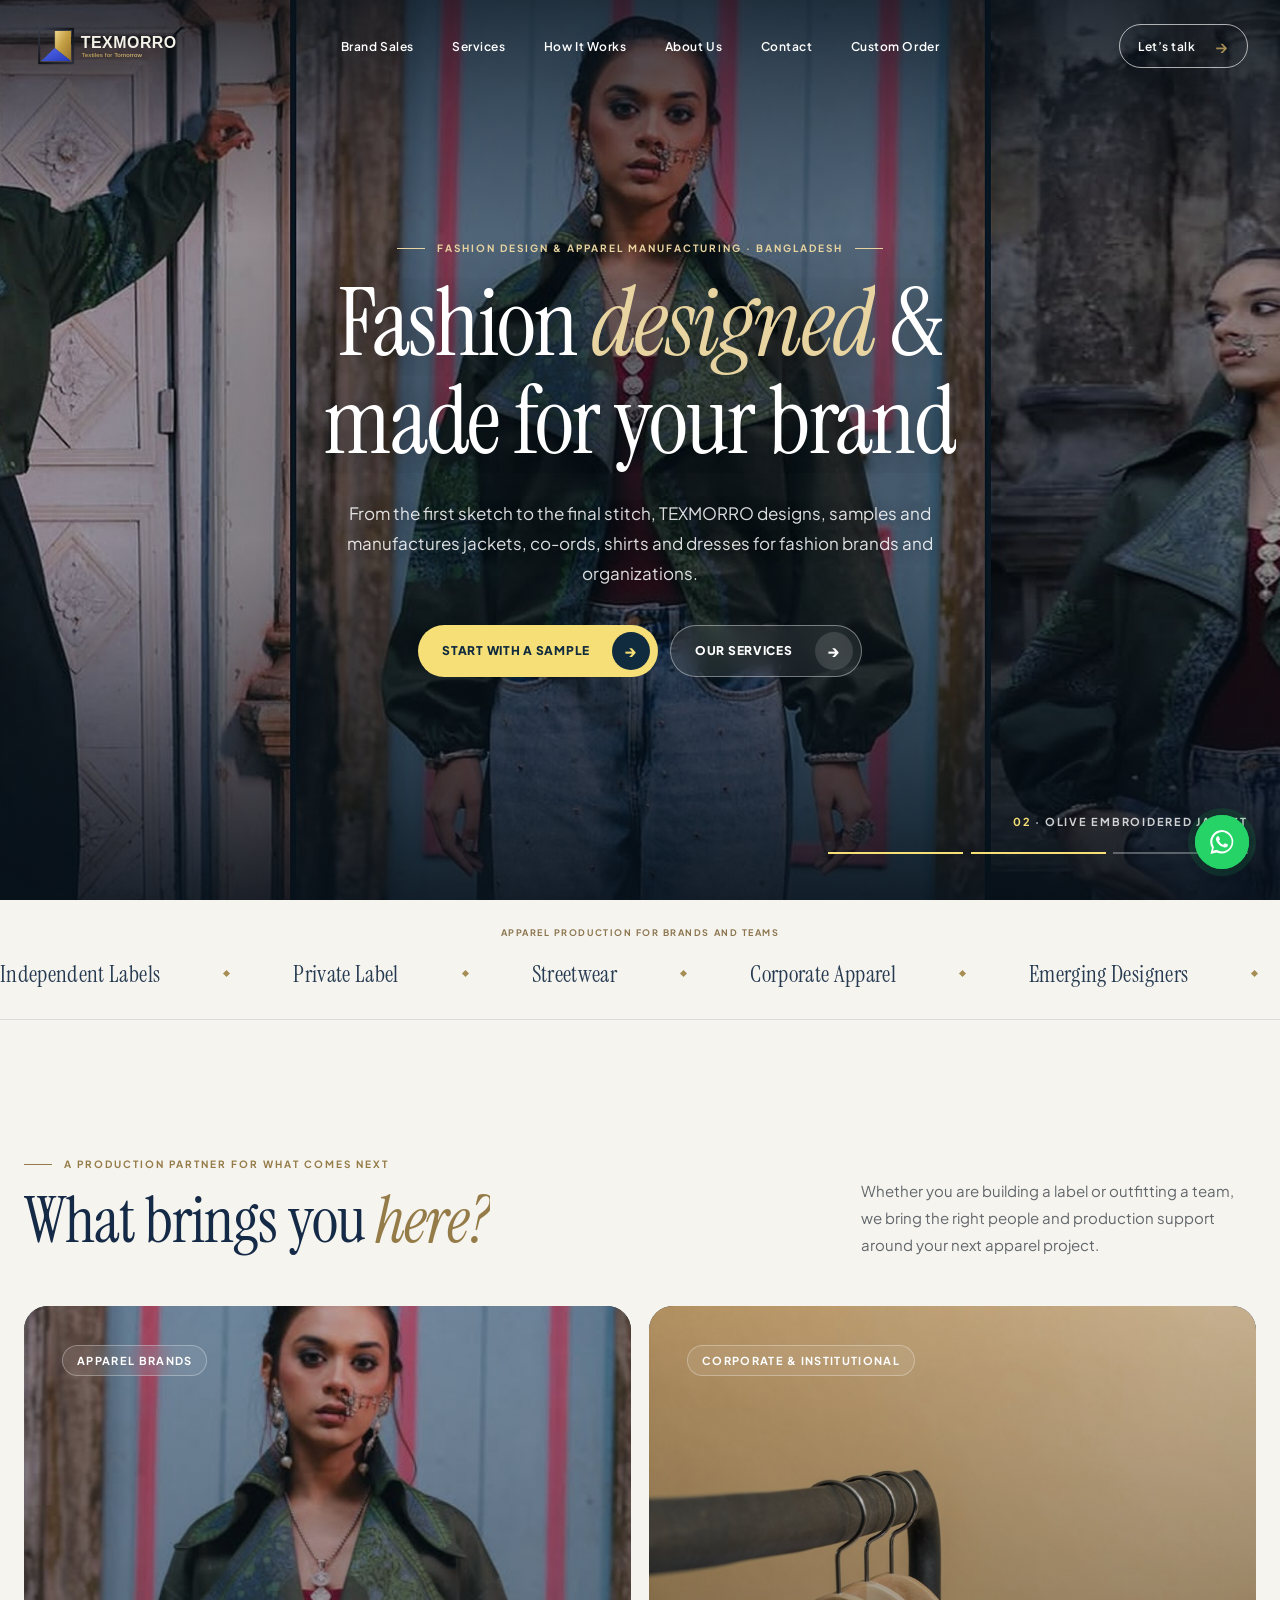
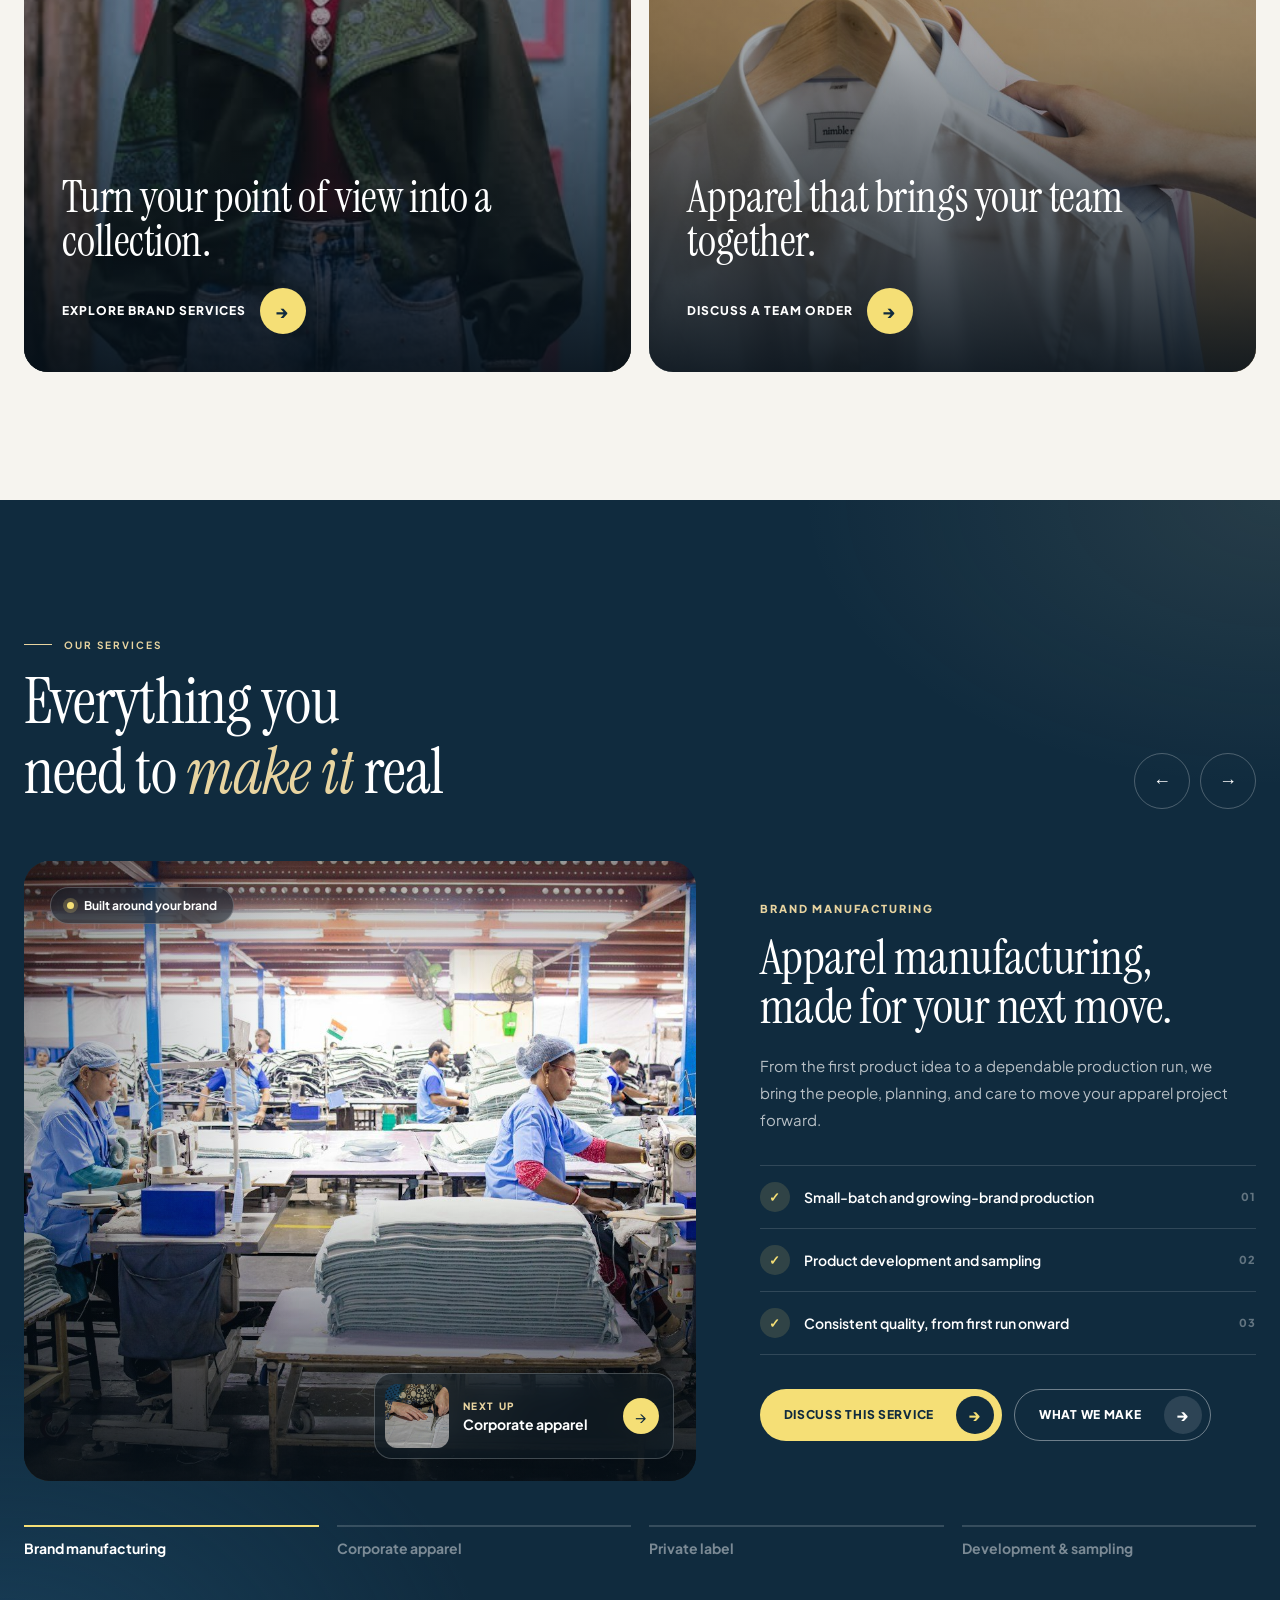
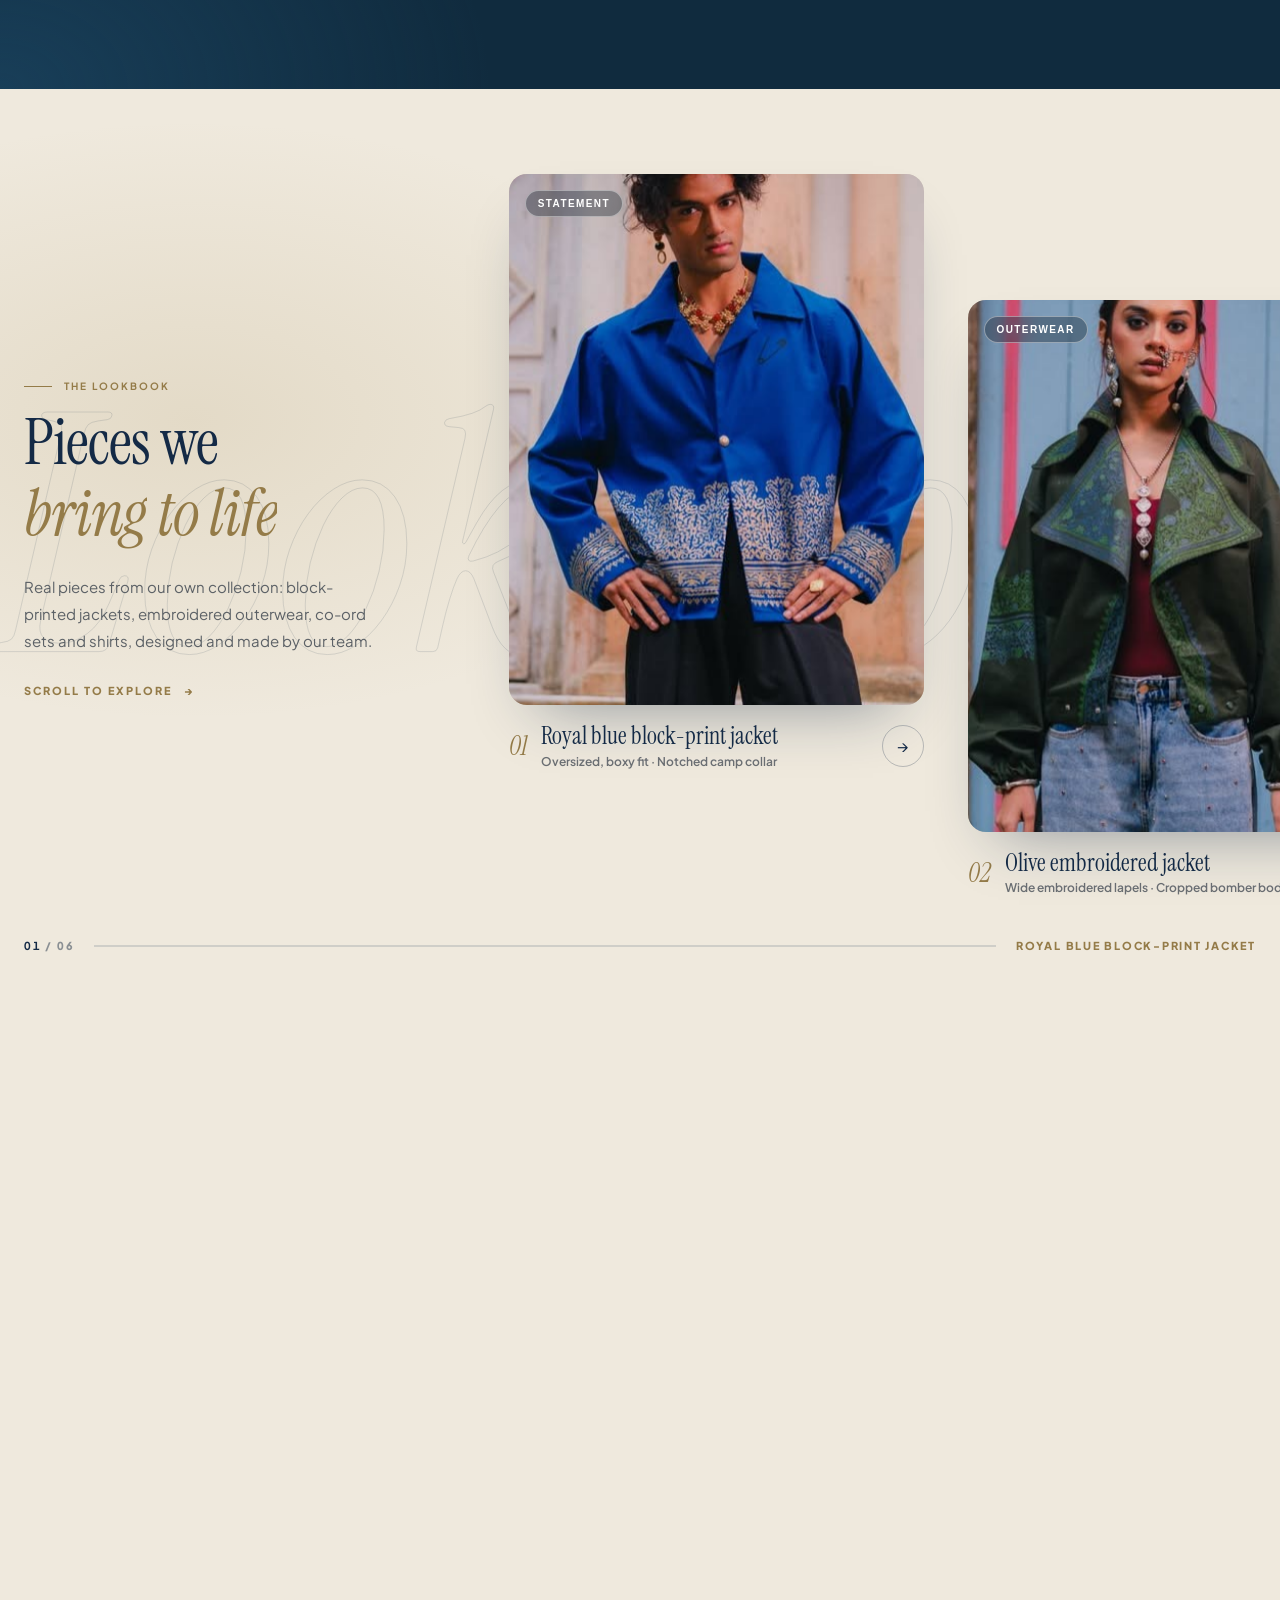
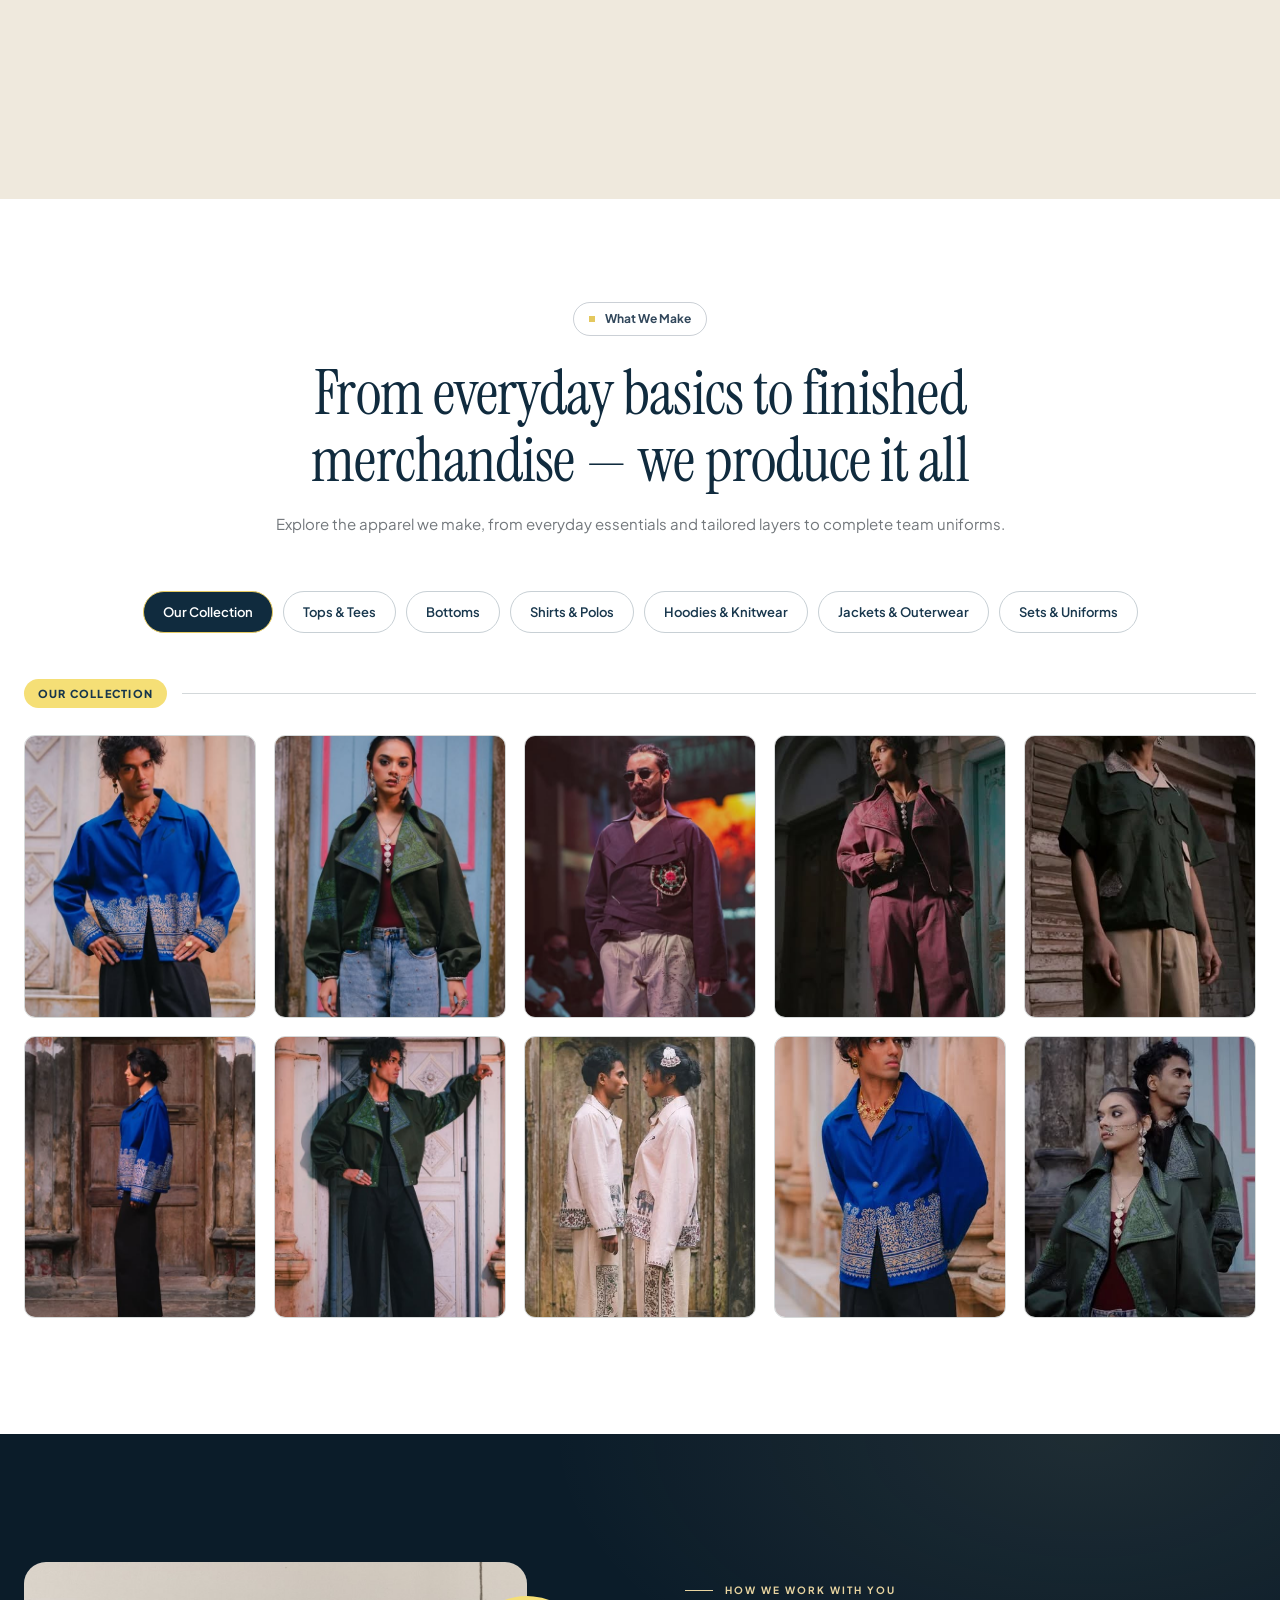
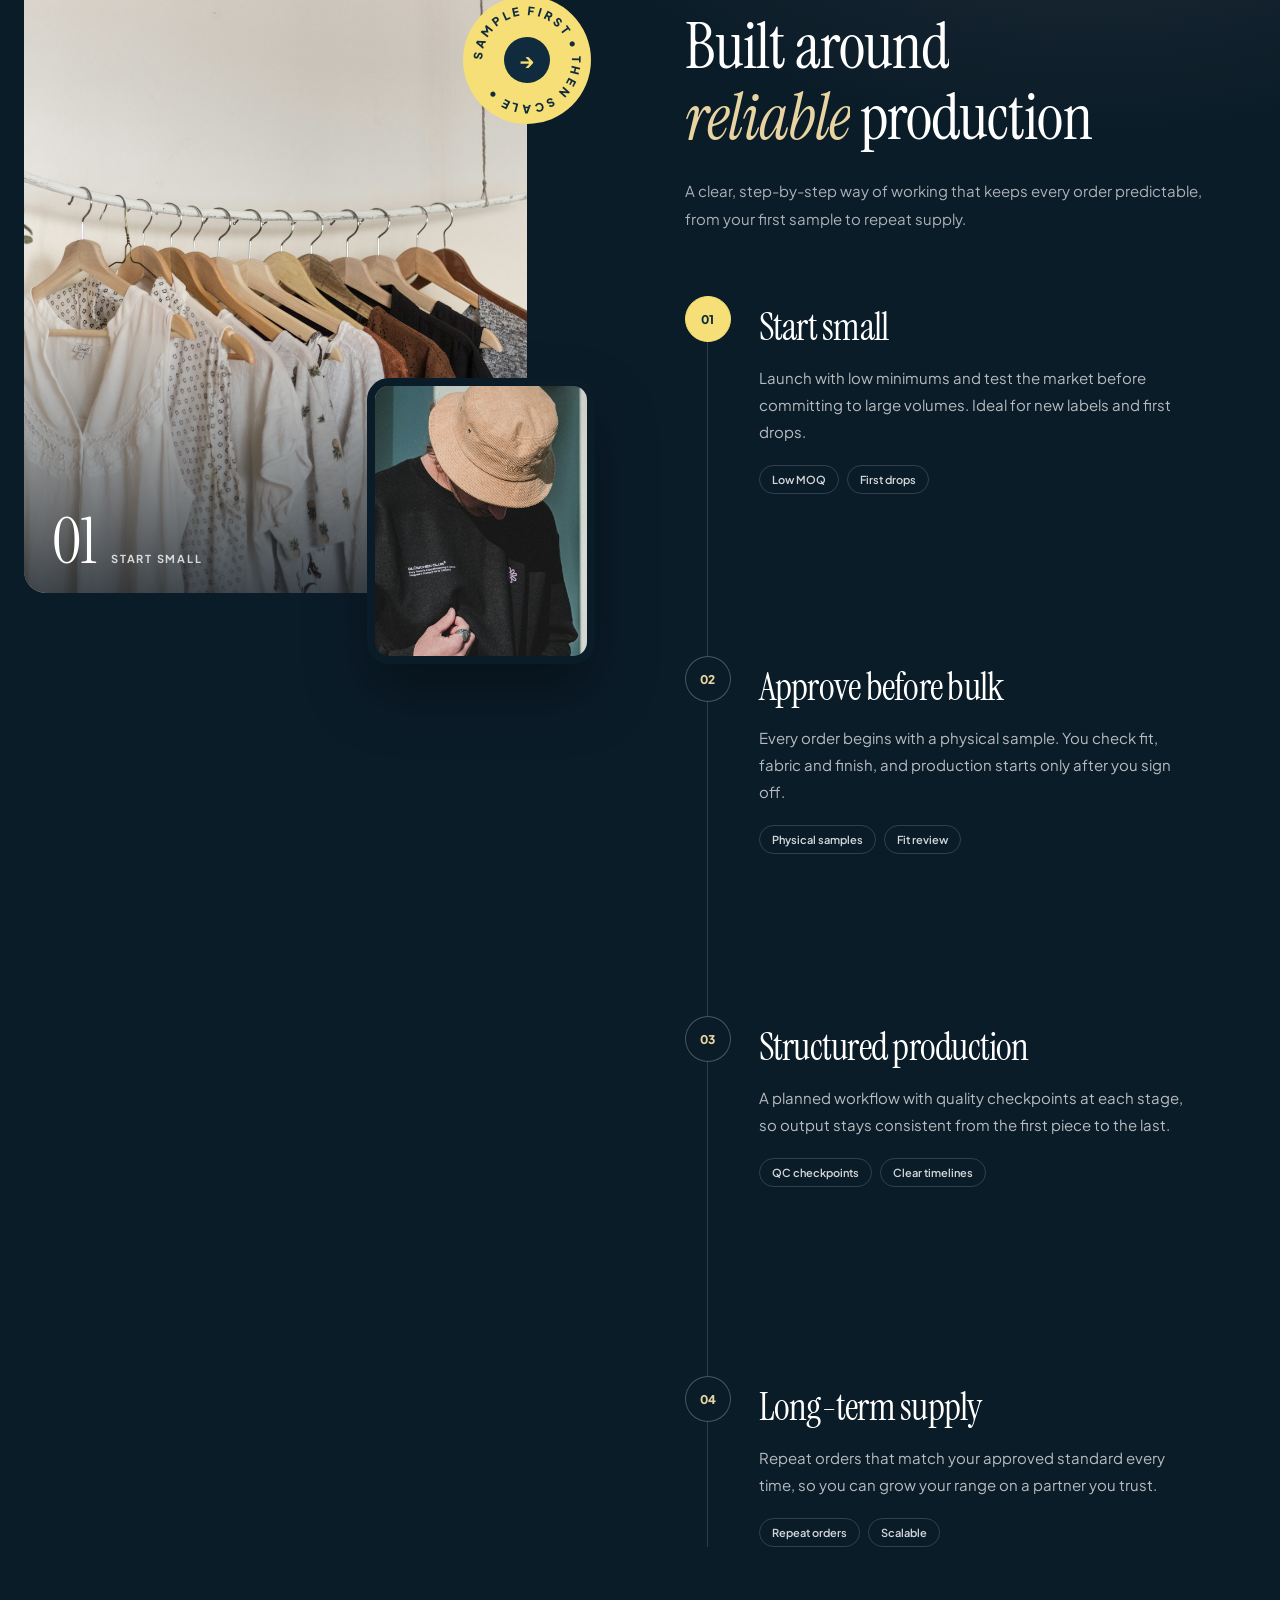
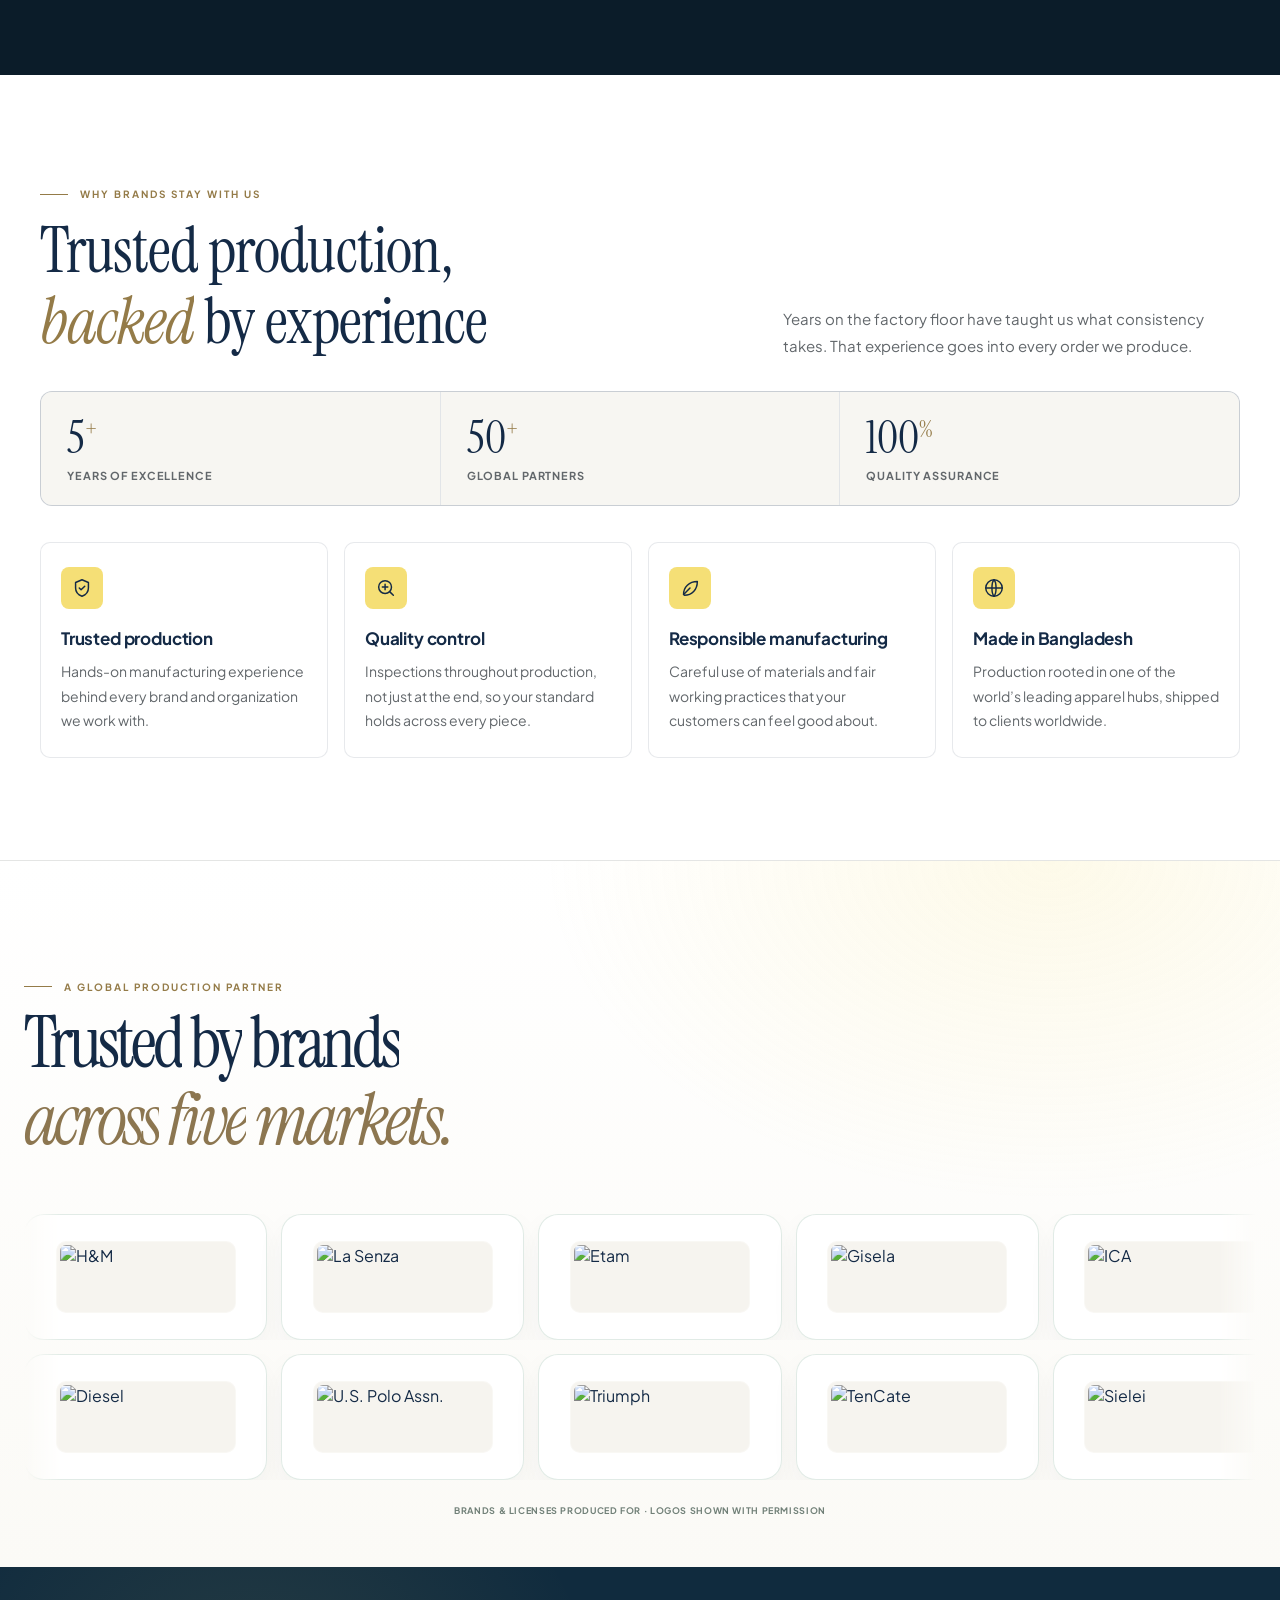
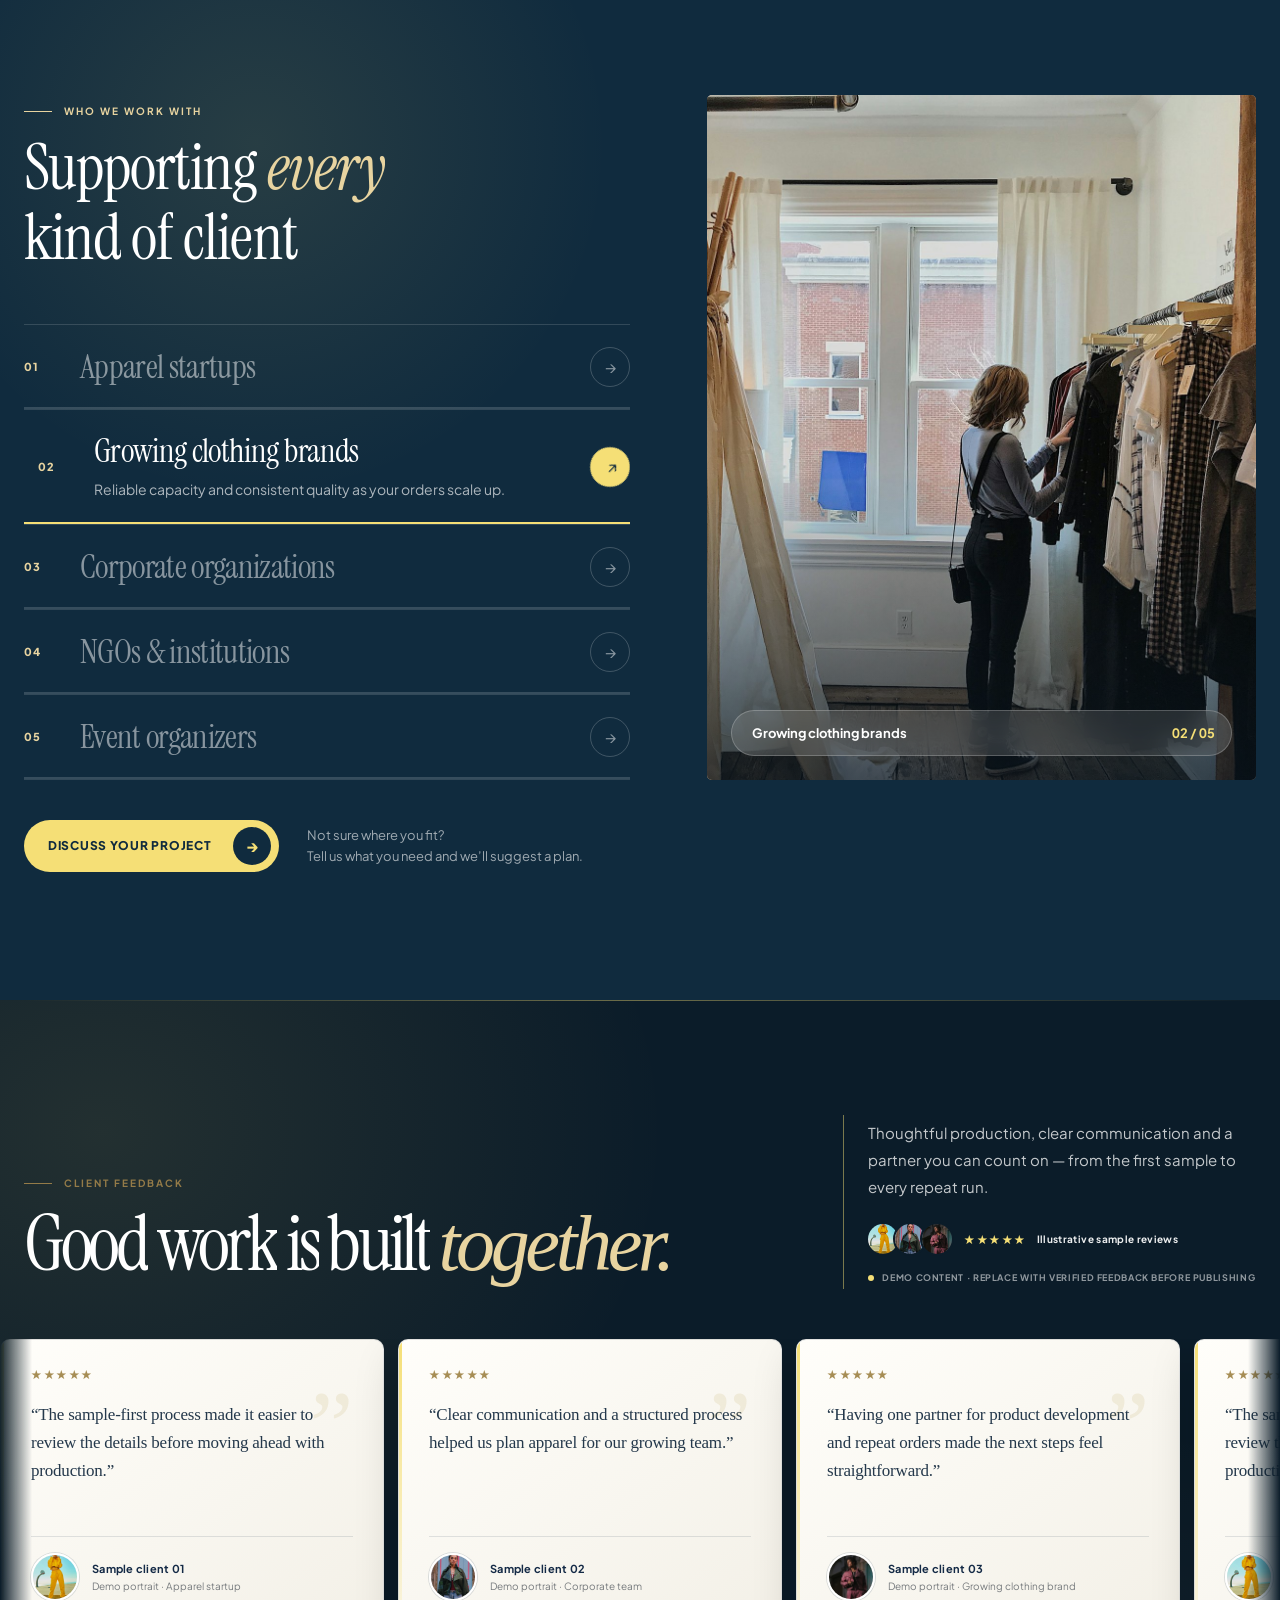
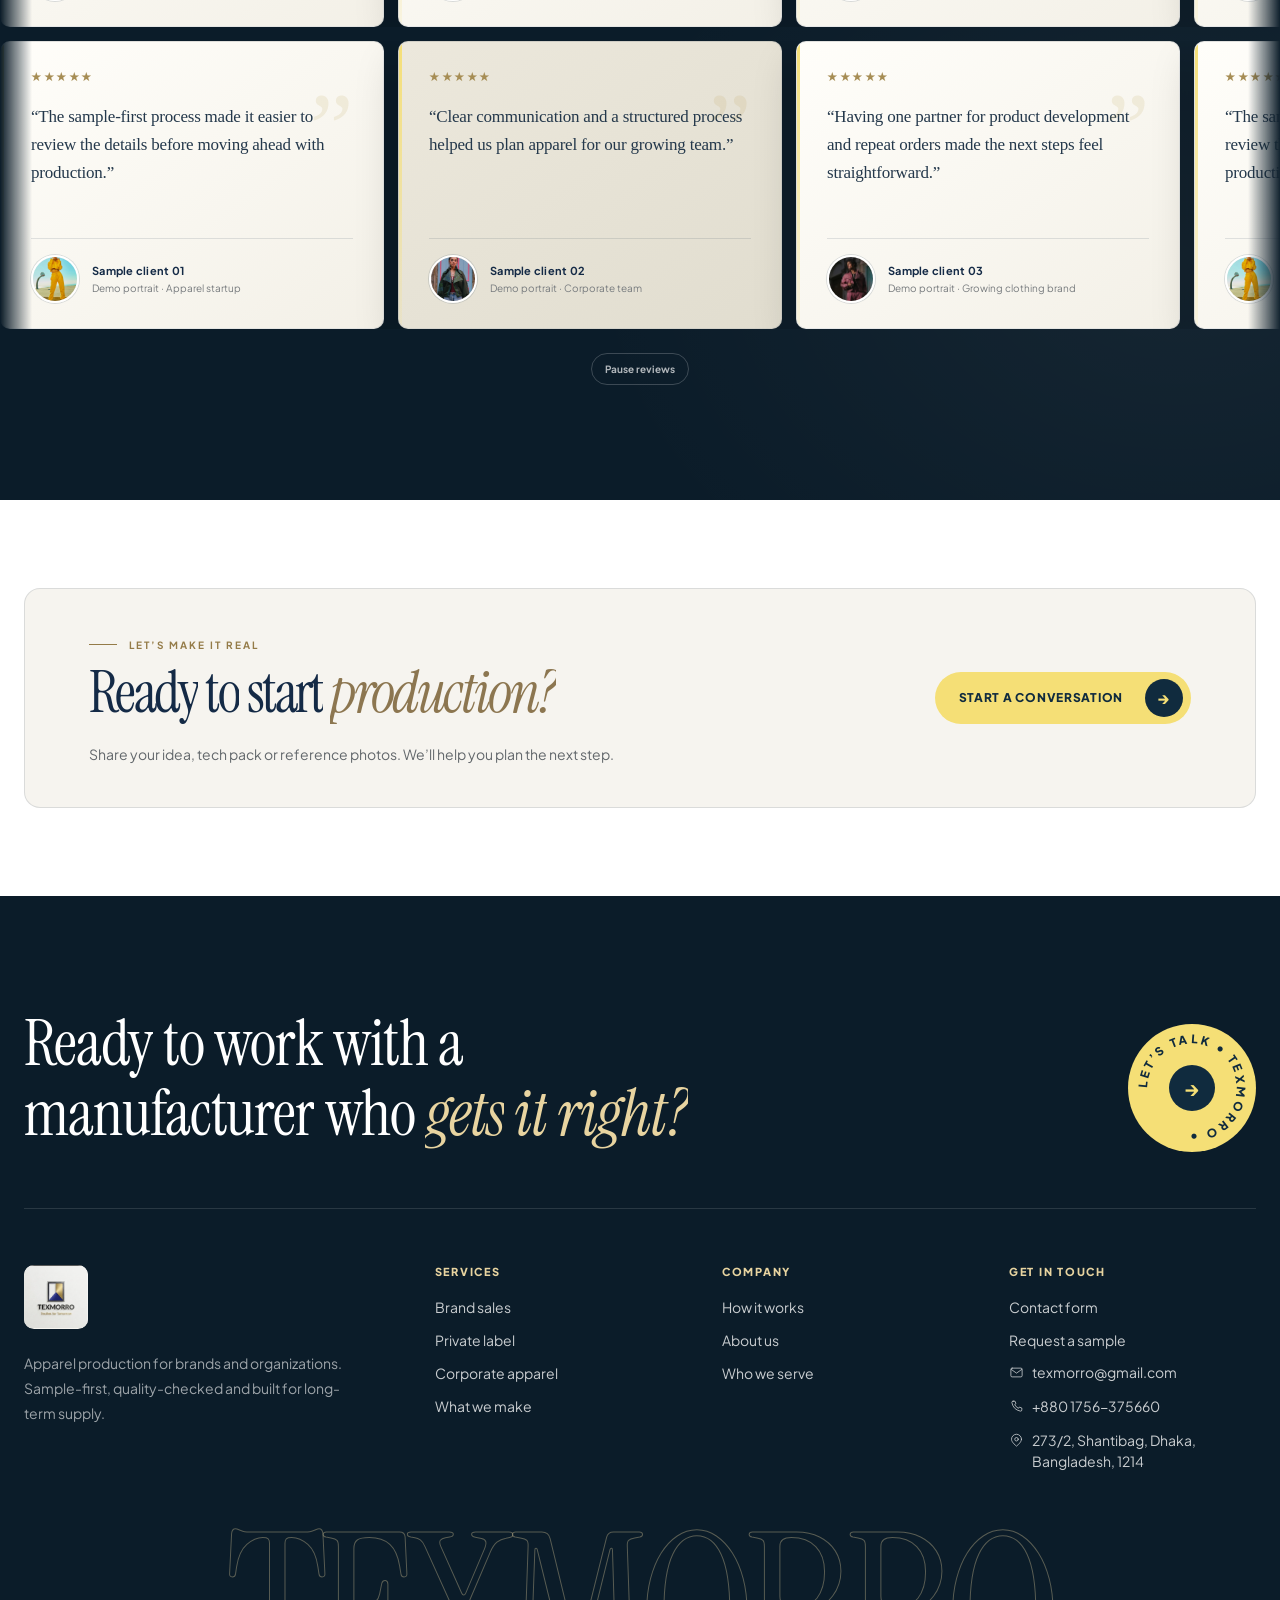
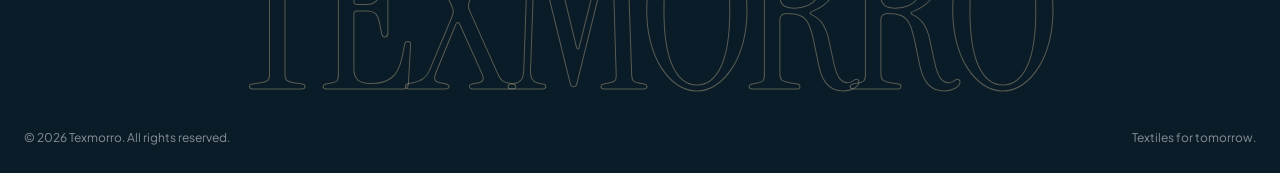
==== commit 24ee85b9: "added my code" ====
--- a/index.html
+++ b/index.html
@@ -30,6 +30,7 @@
           <a href="how_it_works.html">How It Works</a>
           <a href="about.html">About Us</a>
           <a href="contact.html">Contact</a>
+          <a href="custom-order.html">Custom Order</a>
         </nav>
 
         <div class="contact-wrap">
@@ -40,25 +41,23 @@
   </header>
 
   <main>
-    <!-- Hero photos: Unsplash License (free commercial use). Credits: Bulbul Ahmed, Vitaly Gariev, Tomáš Petz, Khaled Ghareeb -->
+    <!-- Hero photos: Texmorro collection (realImg) -->
     <section class="hero" id="hero" aria-labelledby="banner-title">
       <div class="hero-slides" aria-hidden="true">
-        <img class="is-active" src="images/hero/wide-gown.jpg" alt="" data-label="Couture gowns" fetchpriority="high">
-        <img src="images/hero/wide-atelier-fitting.jpg" alt="" data-label="Design &amp; fitting">
-        <img src="images/hero/wide-sewing.jpg" alt="" data-label="Expert stitching">
-        <img src="images/hero/wide-couture.jpg" alt="" data-label="Statement dresses">
-        <img src="images/hero/wide-designer-studio.jpg" alt="" data-label="Our design studio">
+        <img class="is-active" src="images/hero/real-royal-blue.jpg" alt="" data-label="Royal blue block-print" fetchpriority="high">
+        <img src="images/hero/real-olive-jacket.jpg" alt="" data-label="Olive embroidered jacket">
+        <img src="images/hero/real-tailoring.jpg" alt="" data-label="Runway &amp; co-ords">
       </div>
       <div class="hero-shade" aria-hidden="true"></div>
 
       <div class="hero-center">
-        <span class="tx-kicker hero-kicker reveal">Fashion design &amp; dress manufacturing &middot; Bangladesh</span>
-        <h1 class="hero-title split-words" id="banner-title">Dresses <em>designed</em> &amp; made for your brand</h1>
+        <span class="tx-kicker hero-kicker reveal">Fashion design &amp; apparel manufacturing &middot; Bangladesh</span>
+        <h1 class="hero-title split-words" id="banner-title">Fashion <em>designed</em> &amp; made for your brand</h1>
         <p class="hero-lead reveal" style="--d: 350ms">
-          From the first sketch to the final stitch, TEXMORRO designs, samples and manufactures dresses and apparel for fashion brands and organizations.
+          From the first sketch to the final stitch, TEXMORRO designs, samples and manufactures jackets, co-ords, shirts and dresses for fashion brands and organizations.
         </p>
         <div class="hero-actions reveal" style="--d: 500ms">
-          <a class="tx-btn" href="contact.html">Start with a sample <span aria-hidden="true">&rarr;</span></a>
+          <a class="tx-btn" href="custom-order.html">Start with a sample <span aria-hidden="true">&rarr;</span></a>
           <a class="tx-btn is-ghost" href="#services-heading">Our services <span aria-hidden="true">&rarr;</span></a>
         </div>
       </div>
@@ -70,7 +69,7 @@
           <li><strong>Low</strong><span>MOQ to start</span></li>
         </ul>
         <div class="hero-dots" role="group" aria-label="Hero slides">
-          <span class="hero-dots-label"><b id="hero-slide-num">01</b> &middot; <span id="hero-slide-label">Couture gowns</span></span>
+          <span class="hero-dots-label"><b id="hero-slide-num">01</b> &middot; <span id="hero-slide-label">Royal blue block-print</span></span>
           <div class="hero-dots-bars" id="hero-dots"></div>
         </div>
       </div>
@@ -200,6 +199,121 @@
     </section>
 
 
+    <!-- Lookbook photos: Texmorro collection (realImg) -->
+    <section class="lookbook" id="lookbook" aria-labelledby="lookbook-heading">
+      <div class="lb-sticky">
+        <p class="lb-bgword" id="lb-bgword" aria-hidden="true">Lookbook</p>
+
+        <div class="lb-viewport" id="lb-viewport">
+          <div class="lb-track" id="lb-track">
+            <div class="lb-intro">
+              <span class="tx-kicker is-dark">The lookbook</span>
+              <h2 class="tx-title is-dark split-words" id="lookbook-heading">Pieces we <em>bring to life</em></h2>
+              <p>Real pieces from our own collection: block-printed jackets, embroidered outerwear, co-ord sets and shirts, designed and made by our team.</p>
+              <span class="lb-hint" aria-hidden="true">Scroll to explore <i>&rarr;</i></span>
+            </div>
+
+            <article class="lb-card" data-index="0">
+              <button class="lb-media" type="button" aria-label="View Royal blue block-print jacket larger">
+                <img src="images/collection/royal-blue-jacket-front.jpg" alt="Model wearing a royal blue jacket with a gold block-printed border at the hem and cuffs" loading="lazy">
+                <span class="lb-tag">Statement</span>
+              </button>
+              <div class="lb-meta">
+                <span class="lb-num">01</span>
+                <div><h3>Royal blue block-print jacket</h3><p>Oversized, boxy fit &middot; Notched camp collar</p></div>
+                <a class="lb-link" href="product.html?id=royal-blue-jacket" aria-label="View and order the Royal blue block-print jacket">&rarr;</a>
+              </div>
+            </article>
+
+            <article class="lb-card is-low" data-index="1">
+              <button class="lb-media" type="button" aria-label="View Olive embroidered jacket larger">
+                <img src="images/collection/olive-jacket-women.jpg" alt="Model in an olive cropped jacket with wide embroidered lapels" loading="lazy">
+                <span class="lb-tag">Outerwear</span>
+              </button>
+              <div class="lb-meta">
+                <span class="lb-num">02</span>
+                <div><h3>Olive embroidered jacket</h3><p>Wide embroidered lapels &middot; Cropped bomber body</p></div>
+                <a class="lb-link" href="product.html?id=olive-embroidered-jacket" aria-label="View and order the Olive embroidered jacket">&rarr;</a>
+              </div>
+            </article>
+
+            <article class="lb-card" data-index="2">
+              <button class="lb-media" type="button" aria-label="View Plum wrap jacket larger">
+                <img src="images/collection/plum-wrap-jacket.jpg" alt="Model on a runway in a plum wrap jacket with an embroidered chest motif" loading="lazy">
+                <span class="lb-tag">Runway</span>
+              </button>
+              <div class="lb-meta">
+                <span class="lb-num">03</span>
+                <div><h3>Plum wrap jacket</h3><p>Asymmetric wrap front &middot; Embroidered chest motif</p></div>
+                <a class="lb-link" href="product.html?id=plum-wrap-jacket" aria-label="View and order the Plum wrap jacket">&rarr;</a>
+              </div>
+            </article>
+
+            <article class="lb-card is-low" data-index="3">
+              <button class="lb-media" type="button" aria-label="View Burgundy co-ord set larger">
+                <img src="images/collection/burgundy-coord-set.jpg" alt="Model in a burgundy cropped jacket and matching wide-leg trousers" loading="lazy">
+                <span class="lb-tag">Co-ord</span>
+              </button>
+              <div class="lb-meta">
+                <span class="lb-num">04</span>
+                <div><h3>Burgundy co-ord set</h3><p>Cropped jacket, wide lapels &middot; Matching wide-leg trousers</p></div>
+                <a class="lb-link" href="product.html?id=burgundy-coord-set" aria-label="View and order the Burgundy co-ord set">&rarr;</a>
+              </div>
+            </article>
+
+            <article class="lb-card" data-index="4">
+              <button class="lb-media" type="button" aria-label="View Olive camp overshirt larger">
+                <img src="images/collection/olive-overshirt.jpg" alt="Model in a short-sleeve olive overshirt with a contrast collar" loading="lazy">
+                <span class="lb-tag">Shirts</span>
+              </button>
+              <div class="lb-meta">
+                <span class="lb-num">05</span>
+                <div><h3>Olive camp overshirt</h3><p>Short sleeves &middot; Contrast collar</p></div>
+                <a class="lb-link" href="product.html?id=olive-overshirt" aria-label="View and order the Olive camp overshirt">&rarr;</a>
+              </div>
+            </article>
+
+            <article class="lb-card is-low" data-index="5">
+              <button class="lb-media" type="button" aria-label="View Ivory block-print co-ord larger">
+                <img src="images/collection/ivory-block-print-coord.jpg" alt="Two models in matching ivory shirt-jackets and trousers with elephant block prints" loading="lazy">
+                <span class="lb-tag">Unisex</span>
+              </button>
+              <div class="lb-meta">
+                <span class="lb-num">06</span>
+                <div><h3>Ivory block-print co-ord</h3><p>Block-printed motifs &middot; Shirt-jacket and trousers</p></div>
+                <a class="lb-link" href="product.html?id=ivory-block-print-coord" aria-label="View and order the Ivory block-print co-ord">&rarr;</a>
+              </div>
+            </article>
+
+            <div class="lb-end">
+              <span class="lb-end-mark" aria-hidden="true">&#10022;</span>
+              <h3>Have your own <em>design?</em></h3>
+              <p>Send us a sketch, a reference photo or a tech pack, and we’ll turn it into a sample you can review.</p>
+              <a class="tx-btn" href="custom-order.html">Send your design <span aria-hidden="true">&rarr;</span></a>
+            </div>
+          </div>
+        </div>
+
+        <div class="lb-progress" aria-hidden="true">
+          <span class="lb-count"><b id="lb-count">01</b> / 06</span>
+          <span class="lb-bar"><i id="lb-bar"></i></span>
+          <span class="lb-label" id="lb-label">Royal blue block-print jacket</span>
+        </div>
+      </div>
+
+      <div class="lb-cursor" id="lb-cursor" aria-hidden="true">View</div>
+
+      <dialog class="lb-lightbox" id="lb-lightbox" aria-label="Lookbook image">
+        <button class="lb-close" type="button" id="lb-close" aria-label="Close">&times;</button>
+        <button class="lb-nav is-prev" type="button" id="lb-prev" aria-label="Previous style">&larr;</button>
+        <figure>
+          <img id="lb-full" src="" alt="">
+          <figcaption><b id="lb-full-num">01</b><span id="lb-full-name"></span><a class="tx-btn" id="lb-full-link" href="product.html">Order this style <span aria-hidden="true">&rarr;</span></a></figcaption>
+        </figure>
+        <button class="lb-nav is-next" type="button" id="lb-next" aria-label="Next style">&rarr;</button>
+      </dialog>
+    </section>
+
     <section class="make-section" aria-labelledby="make-heading">
       <div class="make-inner" id="make-section">
         <div class="make-intro">
@@ -211,7 +325,8 @@
         </div>
 
         <div class="make-tabs" role="tablist" aria-label="Product categories">
-          <button class="make-tab" id="make-tab-tops" type="button" role="tab" aria-selected="true" aria-controls="make-panel" tabindex="0" data-category="tops">Tops &amp; Tees</button>
+          <button class="make-tab" id="make-tab-collection" type="button" role="tab" aria-selected="true" aria-controls="make-panel" tabindex="0" data-category="collection">Our Collection</button>
+          <button class="make-tab" id="make-tab-tops" type="button" role="tab" aria-selected="false" aria-controls="make-panel" tabindex="-1" data-category="tops">Tops &amp; Tees</button>
           <button class="make-tab" id="make-tab-bottoms" type="button" role="tab" aria-selected="false" aria-controls="make-panel" tabindex="-1" data-category="bottoms">Bottoms</button>
           <button class="make-tab" id="make-tab-shirts" type="button" role="tab" aria-selected="false" aria-controls="make-panel" tabindex="-1" data-category="shirts">Shirts &amp; Polos</button>
           <button class="make-tab" id="make-tab-layers" type="button" role="tab" aria-selected="false" aria-controls="make-panel" tabindex="-1" data-category="layers">Hoodies &amp; Knitwear</button>
@@ -222,7 +337,7 @@
         <div class="make-current">
           <span class="make-current-label" id="make-current-label">Tops &amp; Outerwear</span>
         </div>
-        <div class="make-panel" id="make-panel" role="tabpanel" aria-labelledby="make-tab-tops"></div>
+        <div class="make-panel" id="make-panel" role="tabpanel" aria-labelledby="make-tab-collection"></div>
       </div>
     </section>
 
@@ -594,7 +709,7 @@
           <h3>Get in touch</h3>
           <ul>
             <li><a href="contact.html">Contact form</a></li>
-            <li><a href="contact.html">Request a sample</a></li>
+            <li><a href="custom-order.html">Request a sample</a></li>
             <li><a class="footer-contact" href="mailto:texmorro@gmail.com">
               <svg viewBox="0 0 24 24" fill="none" stroke="currentColor" stroke-width="1.6" stroke-linecap="round" stroke-linejoin="round" aria-hidden="true"><rect x="3" y="5" width="18" height="14" rx="2"/><path d="m3.5 7 8.5 6 8.5-6"/></svg>
               <span>texmorro@gmail.com</span>
@@ -628,6 +743,7 @@
     </span>
   </a>
 
+  <script src="products.js"></script>
   <script>
     const serviceSlides = [
       {
@@ -766,80 +882,7 @@
       startBar();
     })();
 
-    const makeProducts = {
-      tops: [
-        ["T-shirts", "tee-classic.jpg"],
-        ["Premium cotton tees", "tee-premium.jpg"],
-        ["Graphic tees", "collection.jpg"],
-        ["Relaxed-fit tees", "model-look.jpg"],
-        ["Long-sleeve tops", "shirt-rack.jpg"],
-        ["Layering tops", "fashion-flatlay.jpg"],
-        ["Everyday essentials", "garment-detail.jpg"],
-        ["Collection tops", "outerwear.jpg"],
-        ["Casual tops", "teamwear.jpg"],
-        ["Custom-fit tees", "knitwear.jpg"]
-      ],
-      bottoms: [
-        ["Denim", "denim.jpg"],
-        ["Trousers", "trousers.jpg"],
-        ["Everyday bottoms", "model-look.jpg"],
-        ["Coordinated separates", "fashion-flatlay.jpg"],
-        ["Casual pants", "outerwear.jpg"],
-        ["Tailored bottoms", "shirt-rack.jpg"],
-        ["Relaxed-fit trousers", "teamwear.jpg"],
-        ["Denim styles", "collection.jpg"],
-        ["Seasonal bottoms", "garment-detail.jpg"],
-        ["Collection separates", "tee-premium.jpg"]
-      ],
-      shirts: [
-        ["Classic shirts", "shirt-rack.jpg"],
-        ["Polo shirts", "polo-shirt.jpg"],
-        ["Smart-casual shirts", "tee-premium.jpg"],
-        ["Work shirts", "teamwear.jpg"],
-        ["Overshirts", "outerwear.jpg"],
-        ["Everyday polos", "tee-classic.jpg"],
-        ["Relaxed shirts", "fashion-flatlay.jpg"],
-        ["Custom shirts", "collection.jpg"],
-        ["Layering shirts", "knitwear.jpg"],
-        ["Shirt details", "garment-detail.jpg"]
-      ],
-      layers: [
-        ["Hoodies", "knitwear.jpg"],
-        ["Sweatshirts", "outerwear.jpg"],
-        ["Knit sweaters", "fashion-flatlay.jpg"],
-        ["Pullover layers", "model-look.jpg"],
-        ["Everyday fleece", "teamwear.jpg"],
-        ["Relaxed knitwear", "tee-premium.jpg"],
-        ["Layering essentials", "shirt-rack.jpg"],
-        ["Collection knits", "collection.jpg"],
-        ["Custom hoodies", "tee-classic.jpg"],
-        ["Knit details", "garment-detail.jpg"]
-      ],
-      outerwear: [
-        ["Jackets", "leather-jacket.jpg"],
-        ["Denim jackets", "denim.jpg"],
-        ["Lightweight layers", "outerwear.jpg"],
-        ["Statement outerwear", "model-look.jpg"],
-        ["Everyday jackets", "teamwear.jpg"],
-        ["Seasonal layers", "fashion-flatlay.jpg"],
-        ["Collection outerwear", "collection.jpg"],
-        ["Relaxed jackets", "knitwear.jpg"],
-        ["Shirt jackets", "shirt-rack.jpg"],
-        ["Outerwear details", "garment-detail.jpg"]
-      ],
-      uniforms: [
-        ["Team uniforms", "teamwear.jpg"],
-        ["Work shirts", "shirt-rack.jpg"],
-        ["Custom polos", "polo-shirt.jpg"],
-        ["Uniform tops", "tee-classic.jpg"],
-        ["Coordinated layers", "outerwear.jpg"],
-        ["Team hoodies", "knitwear.jpg"],
-        ["Workwear jackets", "leather-jacket.jpg"],
-        ["Uniform bottoms", "trousers.jpg"],
-        ["Denim workwear", "denim.jpg"],
-        ["Custom uniform sets", "collection.jpg"]
-      ]
-    };
+    const makeProducts = window.TX.makeProducts;
 
     const makeTabs = [...document.querySelectorAll(".make-tab")];
     const makePanel = document.querySelector("#make-panel");
@@ -856,13 +899,14 @@
       const products = makeProducts[tab.dataset.category];
       makeCurrentLabel.textContent = label;
       makePanel.setAttribute("aria-labelledby", tab.id);
-      makePanel.replaceChildren(...products.map(([name, image]) => {
-        const card = document.createElement("article");
+      makePanel.replaceChildren(...products.map(([name, image, lookbookId], index) => {
+        const card = document.createElement("a");
         card.className = "make-card";
-        card.tabIndex = 0;
+        card.href = lookbookId ? `product.html?id=${lookbookId}` : `product.html?cat=${tab.dataset.category}&i=${index}`;
+        card.setAttribute("aria-label", `${name} — view and order`);
 
         const photo = document.createElement("img");
-        photo.src = `images/what-we-make/${image}`;
+        photo.src = window.TX.imagePath(image);
         photo.alt = name;
 
         const caption = document.createElement("span");
@@ -1252,6 +1296,132 @@
         section.classList.add("is-visible");
       }
     })();
+
+    /* ===== Lookbook: scroll-driven horizontal showcase ===== */
+    (() => {
+      const section = document.querySelector("#lookbook");
+      if (!section) return;
+      const viewport = document.querySelector("#lb-viewport");
+      const track = document.querySelector("#lb-track");
+      const word = document.querySelector("#lb-bgword");
+      const cards = [...section.querySelectorAll(".lb-card")];
+      const countEl = document.querySelector("#lb-count");
+      const labelEl = document.querySelector("#lb-label");
+      const bar = document.querySelector("#lb-bar");
+      const reduceMotion = window.matchMedia("(prefers-reduced-motion: reduce)");
+      const desktop = window.matchMedia("(min-width: 901px) and (hover: hover)");
+      let distance = 0;
+      let native = true;
+      let active = -1;
+
+      const setActive = (index) => {
+        if (index === active) return;
+        active = index;
+        countEl.textContent = String(index + 1).padStart(2, "0");
+        labelEl.textContent = cards[index].querySelector("h3").textContent;
+      };
+
+      const nearestCard = () => {
+        const mid = window.innerWidth / 2;
+        let best = 0;
+        let bestDist = Infinity;
+        cards.forEach((card, i) => {
+          const r = card.getBoundingClientRect();
+          const d = Math.abs(r.left + r.width / 2 - mid);
+          if (d < bestDist) { bestDist = d; best = i; }
+          if (!native) card.querySelector("img").style.setProperty("--lb-px", `${((r.left + r.width / 2 - mid) * -0.05).toFixed(1)}px`);
+        });
+        setActive(best);
+      };
+
+      const layout = () => {
+        native = reduceMotion.matches || !desktop.matches;
+        section.classList.toggle("is-native", native);
+        if (native) {
+          section.style.height = "";
+          track.style.setProperty("--lb-x", "0px");
+          onNativeScroll();
+          return;
+        }
+        distance = Math.max(0, track.scrollWidth - window.innerWidth);
+        section.style.height = `${distance + window.innerHeight}px`;
+        onScroll();
+      };
+
+      const onScroll = () => {
+        if (native) return;
+        const rect = section.getBoundingClientRect();
+        const p = Math.min(Math.max(-rect.top / Math.max(distance, 1), 0), 1);
+        track.style.setProperty("--lb-x", `${(-p * distance).toFixed(1)}px`);
+        word.style.setProperty("--lb-word", `${(p * -window.innerWidth * 0.6).toFixed(1)}px`);
+        bar.style.setProperty("--lb-p", p.toFixed(4));
+        nearestCard();
+      };
+
+      const onNativeScroll = () => {
+        const max = viewport.scrollWidth - viewport.clientWidth;
+        bar.style.setProperty("--lb-p", max > 0 ? (viewport.scrollLeft / max).toFixed(4) : 0);
+        nearestCard();
+      };
+
+      let ticking = false;
+      window.addEventListener("scroll", () => {
+        if (ticking) return;
+        ticking = true;
+        requestAnimationFrame(() => { ticking = false; onScroll(); });
+      }, { passive: true });
+      viewport.addEventListener("scroll", () => { if (native) requestAnimationFrame(onNativeScroll); }, { passive: true });
+      window.addEventListener("resize", layout);
+      desktop.addEventListener("change", layout);
+      reduceMotion.addEventListener("change", layout);
+      window.addEventListener("load", layout);
+      layout();
+
+      // "View" cursor that follows the mouse over product images
+      const cursor = document.querySelector("#lb-cursor");
+      section.querySelectorAll(".lb-media").forEach((media) => {
+        media.addEventListener("pointerenter", (e) => { if (e.pointerType === "mouse" && !native) cursor.classList.add("is-on"); });
+        media.addEventListener("pointerleave", () => cursor.classList.remove("is-on"));
+      });
+      window.addEventListener("pointermove", (e) => {
+        cursor.style.setProperty("--cx", `${e.clientX}px`);
+        cursor.style.setProperty("--cy", `${e.clientY}px`);
+      }, { passive: true });
+
+      // Lightbox: full image focus
+      const box = document.querySelector("#lb-lightbox");
+      const full = document.querySelector("#lb-full");
+      const fullNum = document.querySelector("#lb-full-num");
+      const fullName = document.querySelector("#lb-full-name");
+      let open = 0;
+      const show = (i) => {
+        open = (i + cards.length) % cards.length;
+        const img = cards[open].querySelector("img");
+        full.src = img.currentSrc || img.src;
+        full.alt = img.alt;
+        full.style.animation = "none";
+        void full.offsetWidth;
+        full.style.animation = "";
+        fullNum.textContent = String(open + 1).padStart(2, "0");
+        fullName.textContent = cards[open].querySelector("h3").textContent;
+        document.querySelector("#lb-full-link").href = cards[open].querySelector(".lb-link").getAttribute("href");
+      };
+      cards.forEach((card, i) => {
+        card.querySelector(".lb-media").addEventListener("click", () => {
+          cursor.classList.remove("is-on");
+          show(i);
+          if (typeof box.showModal === "function") box.showModal();
+        });
+      });
+      document.querySelector("#lb-close").addEventListener("click", () => box.close());
+      document.querySelector("#lb-prev").addEventListener("click", () => show(open - 1));
+      document.querySelector("#lb-next").addEventListener("click", () => show(open + 1));
+      box.addEventListener("click", (e) => { if (e.target === box) box.close(); });
+      box.addEventListener("keydown", (e) => {
+        if (e.key === "ArrowRight") show(open + 1);
+        if (e.key === "ArrowLeft") show(open - 1);
+      });
+    })();
   </script>
 </body>
 </html>
--- a/site.css
+++ b/site.css
@@ -3506,3 +3506,497 @@
         animation: none;
       }
     }
+
+    /* ==========================================================
+       Lookbook — scroll-driven horizontal product showcase
+       ========================================================== */
+    .lookbook {
+      --lb-h: min(64vh, 620px);
+      position: relative;
+      background:
+        radial-gradient(900px 500px at 15% 10%, rgba(166, 141, 84, 0.16), transparent 60%),
+        #efe9dd;
+      color: var(--ink);
+    }
+
+    .lb-sticky {
+      position: sticky;
+      top: 0;
+      display: flex;
+      height: 100vh;
+      height: 100svh;
+      flex-direction: column;
+      justify-content: center;
+      overflow: hidden;
+    }
+
+    .lb-bgword {
+      position: absolute;
+      top: 50%;
+      left: 0;
+      margin: 0;
+      color: transparent;
+      font-family: var(--serif);
+      font-size: clamp(160px, 26vw, 420px);
+      font-style: italic;
+      line-height: 1;
+      white-space: nowrap;
+      -webkit-text-stroke: 1px rgba(20, 42, 70, 0.12);
+      transform: translate3d(var(--lb-word, 0px), -50%, 0);
+      pointer-events: none;
+      user-select: none;
+    }
+
+    .lb-viewport {
+      position: relative;
+      padding-top: 40px;
+    }
+
+    .lb-track {
+      display: flex;
+      width: max-content;
+      align-items: center;
+      gap: clamp(28px, 3.5vw, 56px);
+      padding: 0 max(24px, calc((100vw - 1320px) / 2));
+      transform: translate3d(var(--lb-x, 0px), 0, 0);
+      will-change: transform;
+    }
+
+    .lb-intro {
+      width: min(440px, 80vw);
+      flex: none;
+    }
+
+    .lb-intro .tx-title {
+      font-size: clamp(44px, 5vw, 76px);
+    }
+
+    .lb-intro p {
+      max-width: 360px;
+      margin: 22px 0 0;
+      color: #5c6166;
+      font-size: 15px;
+      line-height: 1.8;
+    }
+
+    .lb-hint {
+      display: inline-flex;
+      align-items: center;
+      gap: 12px;
+      margin-top: 30px;
+      color: #947b48;
+      font-size: 11px;
+      font-weight: 800;
+      letter-spacing: 0.18em;
+      text-transform: uppercase;
+    }
+
+    .lb-hint i {
+      font-style: normal;
+      animation: lb-nudge 1.6s ease-in-out infinite;
+    }
+
+    @keyframes lb-nudge {
+      50% { transform: translateX(8px); }
+    }
+
+    .lb-card {
+      position: relative;
+      width: calc(var(--lb-h) * 0.72);
+      flex: none;
+    }
+
+    .lb-card.is-low {
+      margin-top: calc(var(--lb-h) * 0.22);
+    }
+
+    .lb-card:not(.is-low) {
+      margin-bottom: calc(var(--lb-h) * 0.22);
+    }
+
+    .lb-media {
+      position: relative;
+      display: block;
+      width: 100%;
+      aspect-ratio: 0.78;
+      padding: 0;
+      overflow: hidden;
+      border: 0;
+      border-radius: 18px;
+      background: #d8cfbf;
+      cursor: none;
+      box-shadow: 0 30px 60px -30px rgba(20, 42, 70, 0.45);
+      transition: border-radius 600ms var(--ease-out), box-shadow 600ms var(--ease-out);
+    }
+
+    .lb-media img {
+      position: absolute;
+      inset: 0 -8%;
+      width: 116%;
+      height: 100%;
+      object-fit: cover;
+      transform: translate3d(var(--lb-px, 0px), 0, 0) scale(1.02);
+      transition: scale 900ms var(--ease-out), filter 600ms ease;
+    }
+
+    .lb-card:hover .lb-media img,
+    .lb-media:focus-visible img {
+      scale: 1.07;
+    }
+
+    .lb-card:hover .lb-media {
+      border-radius: 120px 120px 18px 18px;
+      box-shadow: 0 40px 70px -30px rgba(20, 42, 70, 0.6);
+    }
+
+    .lb-media:focus-visible {
+      outline: 3px solid var(--sun);
+      outline-offset: 4px;
+    }
+
+    .lb-tag {
+      position: absolute;
+      top: 16px;
+      left: 16px;
+      padding: 7px 12px;
+      border: 1px solid rgba(255, 255, 255, 0.4);
+      border-radius: 999px;
+      background: rgba(10, 25, 36, 0.35);
+      backdrop-filter: blur(10px);
+      -webkit-backdrop-filter: blur(10px);
+      color: #fff;
+      font-size: 10px;
+      font-weight: 800;
+      letter-spacing: 0.14em;
+      text-transform: uppercase;
+    }
+
+    .lb-meta {
+      display: grid;
+      grid-template-columns: auto minmax(0, 1fr) auto;
+      align-items: center;
+      gap: 14px;
+      margin-top: 18px;
+    }
+
+    .lb-num {
+      color: #947b48;
+      font-family: var(--serif);
+      font-size: 26px;
+      font-style: italic;
+    }
+
+    .lb-meta h3 {
+      margin: 0;
+      font-family: var(--serif);
+      font-size: 24px;
+      font-weight: 400;
+      line-height: 1.1;
+    }
+
+    .lb-meta p {
+      margin: 4px 0 0;
+      color: #6b6f73;
+      font-size: 12px;
+      font-weight: 600;
+    }
+
+    .lb-link {
+      display: grid;
+      width: 42px;
+      height: 42px;
+      place-items: center;
+      border: 1px solid rgba(20, 42, 70, 0.25);
+      border-radius: 50%;
+      color: var(--ink);
+      text-decoration: none;
+      transition: background 250ms ease, color 250ms ease, transform 400ms var(--ease-out);
+    }
+
+    .lb-card:hover .lb-link,
+    .lb-link:focus-visible {
+      border-color: var(--ink);
+      background: var(--ink);
+      color: var(--sun);
+      transform: rotate(-45deg);
+      outline: none;
+    }
+
+    .lb-end {
+      display: flex;
+      width: min(400px, 80vw);
+      flex: none;
+      flex-direction: column;
+      align-items: flex-start;
+      padding: 44px 40px;
+      border-radius: 24px;
+      background: var(--deep);
+      color: #fff;
+    }
+
+    .lb-end-mark {
+      color: var(--sun);
+      font-size: 28px;
+    }
+
+    .lb-end h3 {
+      margin: 20px 0 0;
+      font-family: var(--serif);
+      font-size: 44px;
+      font-weight: 400;
+      line-height: 1;
+    }
+
+    .lb-end h3 em {
+      color: var(--cream);
+    }
+
+    .lb-end p {
+      margin: 18px 0 28px;
+      color: rgba(255, 255, 255, 0.72);
+      font-size: 14px;
+      line-height: 1.75;
+    }
+
+    .lb-progress {
+      display: flex;
+      width: min(100% - 48px, 1320px);
+      align-items: center;
+      gap: 20px;
+      margin: 36px auto 0;
+      font-size: 11px;
+      font-weight: 800;
+      letter-spacing: 0.16em;
+      text-transform: uppercase;
+    }
+
+    .lb-count {
+      color: #8a8f93;
+      font-variant-numeric: tabular-nums;
+    }
+
+    .lb-count b {
+      color: var(--ink);
+    }
+
+    .lb-bar {
+      position: relative;
+      height: 2px;
+      flex: 1;
+      overflow: hidden;
+      background: rgba(20, 42, 70, 0.14);
+    }
+
+    .lb-bar i {
+      position: absolute;
+      inset: 0;
+      background: var(--ink);
+      transform: scaleX(var(--lb-p, 0));
+      transform-origin: left;
+    }
+
+    .lb-label {
+      min-width: 160px;
+      color: #947b48;
+      text-align: right;
+    }
+
+    /* follow cursor */
+    .lb-cursor {
+      position: fixed;
+      z-index: 50;
+      top: 0;
+      left: 0;
+      display: grid;
+      width: 92px;
+      height: 92px;
+      margin: -46px 0 0 -46px;
+      place-items: center;
+      border-radius: 50%;
+      background: var(--sun);
+      color: var(--deep);
+      font-size: 12px;
+      font-weight: 800;
+      letter-spacing: 0.12em;
+      text-transform: uppercase;
+      opacity: 0;
+      pointer-events: none;
+      transform: translate3d(var(--cx, -200px), var(--cy, -200px), 0) scale(0.3);
+      transition: opacity 250ms ease, scale 300ms var(--ease-out);
+    }
+
+    .lb-cursor.is-on {
+      opacity: 1;
+      scale: 3.333;
+    }
+
+    /* lightbox */
+    .lb-lightbox {
+      width: 100vw;
+      max-width: none;
+      height: 100vh;
+      max-height: none;
+      margin: 0;
+      padding: 0;
+      border: 0;
+      background: rgba(8, 18, 27, 0.94);
+      color: #fff;
+    }
+
+    .lb-lightbox[open] {
+      display: grid;
+      grid-template-columns: 80px minmax(0, 1fr) 80px;
+      align-items: center;
+      animation: lb-fade 400ms ease;
+    }
+
+    .lb-lightbox::backdrop {
+      background: transparent;
+    }
+
+    @keyframes lb-fade {
+      from { opacity: 0; }
+    }
+
+    .lb-lightbox figure {
+      display: grid;
+      height: 100vh;
+      grid-template-rows: minmax(0, 1fr) auto;
+      justify-items: center;
+      gap: 18px;
+      margin: 0;
+      padding: 40px 0 28px;
+    }
+
+    .lb-lightbox img {
+      max-width: 100%;
+      height: 100%;
+      min-height: 0;
+      border-radius: 14px;
+      object-fit: contain;
+      animation: lb-zoom 600ms var(--ease-out);
+    }
+
+    @keyframes lb-zoom {
+      from { opacity: 0; transform: scale(0.94); }
+    }
+
+    .lb-lightbox figcaption {
+      display: flex;
+      flex-wrap: wrap;
+      align-items: center;
+      justify-content: center;
+      gap: 16px 22px;
+      font-family: var(--serif);
+      font-size: 28px;
+    }
+
+    .lb-lightbox figcaption b {
+      color: var(--cream);
+      font-style: italic;
+      font-weight: 400;
+    }
+
+    .lb-close,
+    .lb-nav {
+      display: grid;
+      width: 54px;
+      height: 54px;
+      place-items: center;
+      justify-self: center;
+      border: 1px solid rgba(255, 255, 255, 0.3);
+      border-radius: 50%;
+      background: transparent;
+      color: #fff;
+      cursor: pointer;
+      font-size: 20px;
+      transition: background 250ms ease, color 250ms ease;
+    }
+
+    .lb-close {
+      position: absolute;
+      z-index: 1;
+      top: 22px;
+      right: 22px;
+      font-size: 28px;
+    }
+
+    .lb-close:hover,
+    .lb-nav:hover,
+    .lb-close:focus-visible,
+    .lb-nav:focus-visible {
+      border-color: var(--sun);
+      background: var(--sun);
+      color: var(--deep);
+      outline: none;
+    }
+
+    /* Native swipe mode (touch, small screens, reduced motion) */
+    .lookbook.is-native {
+      height: auto !important;
+      padding: 90px 0 80px;
+    }
+
+    .lookbook.is-native .lb-sticky {
+      position: relative;
+      height: auto;
+    }
+
+    .lookbook.is-native .lb-viewport {
+      overflow-x: auto;
+      scroll-snap-type: x mandatory;
+      scrollbar-width: none;
+      padding-bottom: 8px;
+    }
+
+    .lookbook.is-native .lb-viewport::-webkit-scrollbar {
+      display: none;
+    }
+
+    .lookbook.is-native .lb-track {
+      transform: none;
+      padding: 0 16px;
+    }
+
+    .lookbook.is-native .lb-card,
+    .lookbook.is-native .lb-intro,
+    .lookbook.is-native .lb-end {
+      scroll-snap-align: center;
+    }
+
+    .lookbook.is-native .lb-media {
+      cursor: zoom-in;
+    }
+
+    @media (max-width: 900px) {
+      .lookbook {
+        --lb-h: 440px;
+      }
+
+      .lb-card.is-low,
+      .lb-card:not(.is-low) {
+        margin: 0;
+      }
+
+      .lb-intro {
+        width: 78vw;
+      }
+
+      .lb-progress {
+        width: min(100% - 32px, 1320px);
+      }
+
+      .lb-label {
+        display: none;
+      }
+
+      .lb-lightbox[open] {
+        grid-template-columns: 56px minmax(0, 1fr) 56px;
+      }
+
+      .lb-close,
+      .lb-nav {
+        width: 44px;
+        height: 44px;
+      }
+    }
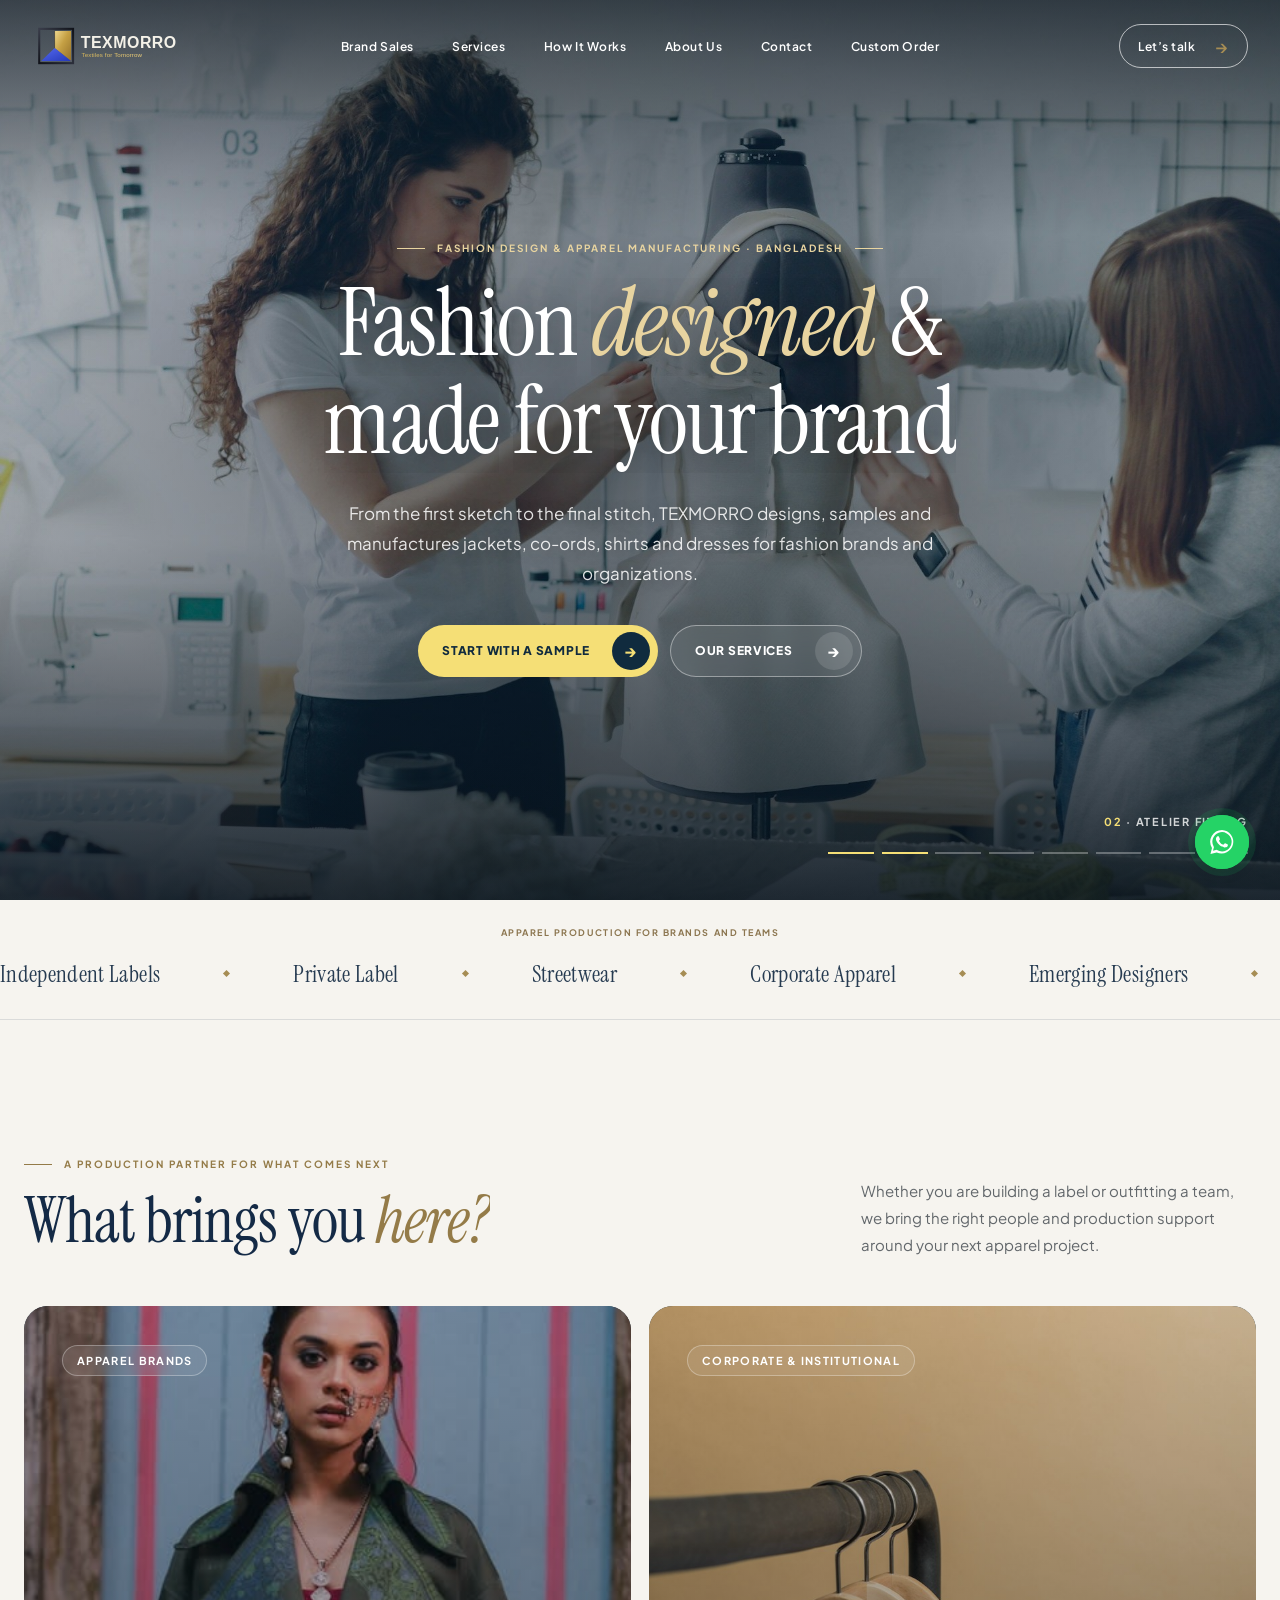
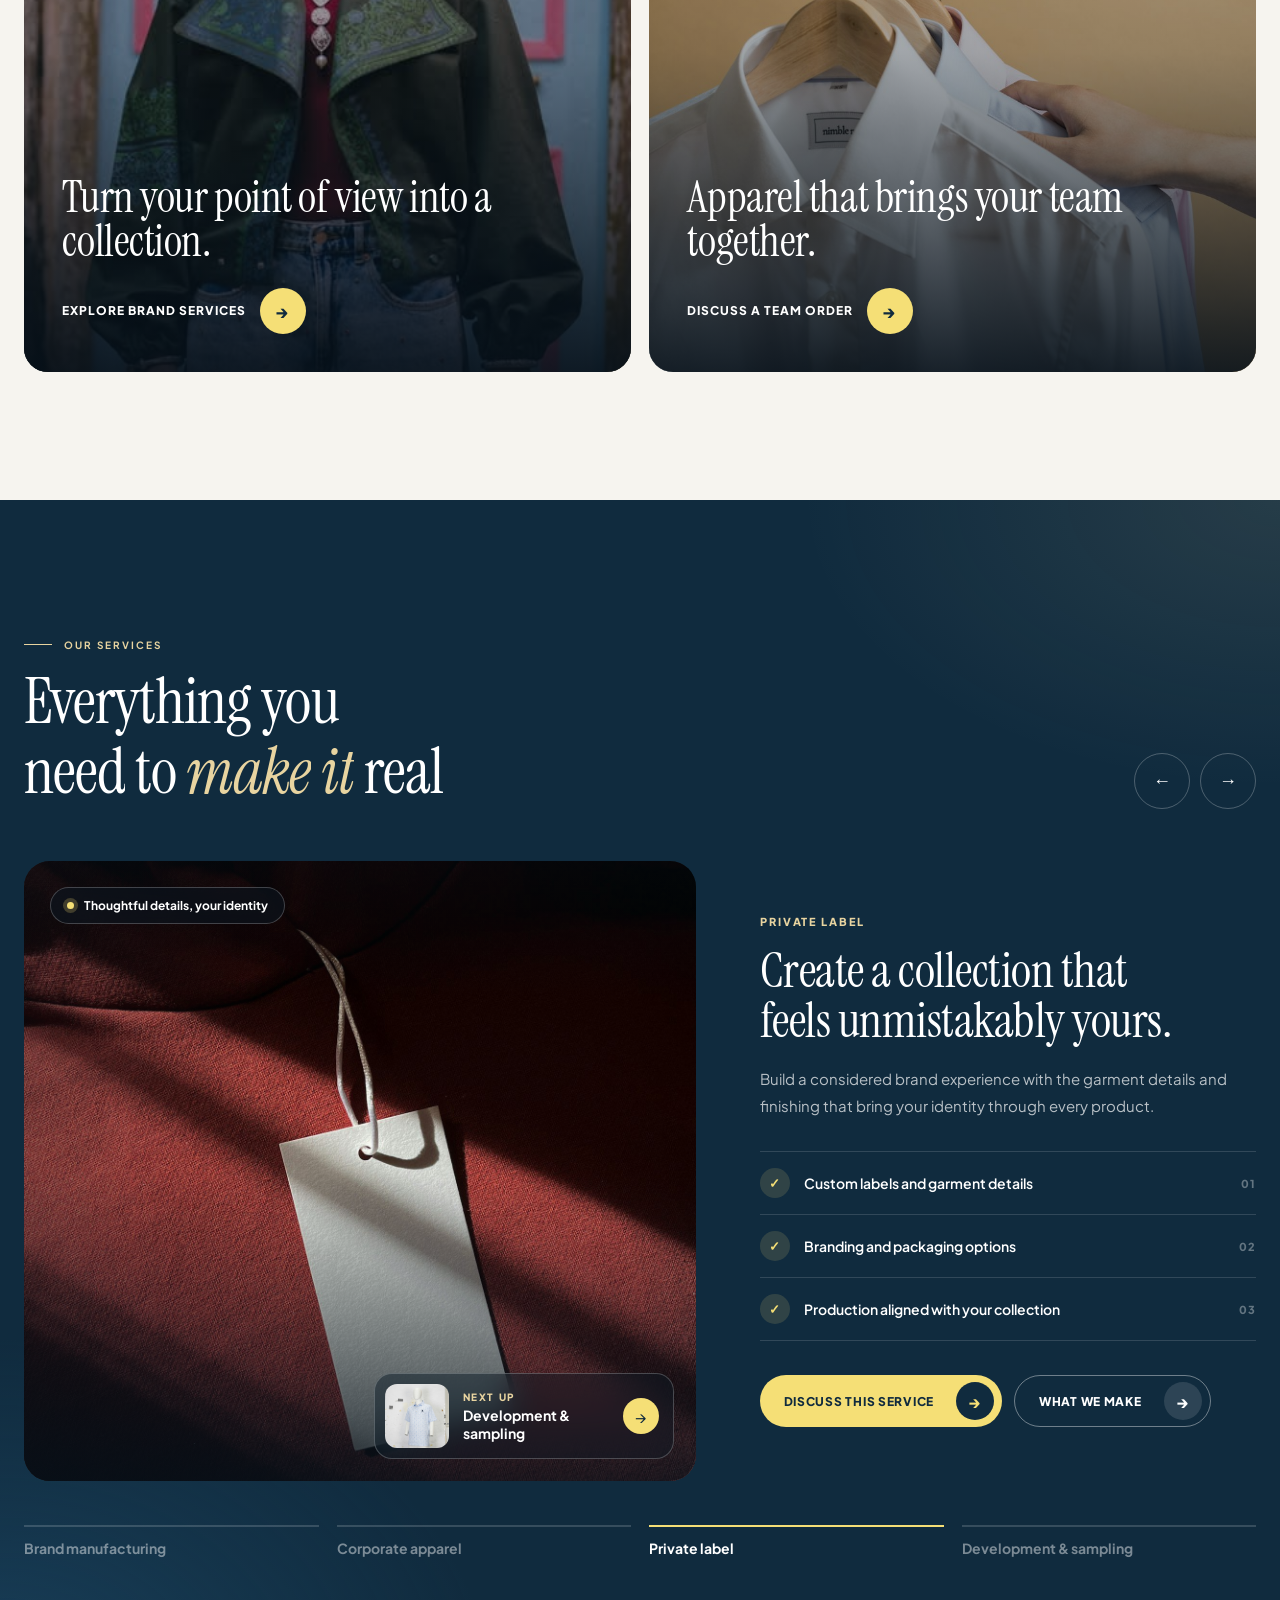
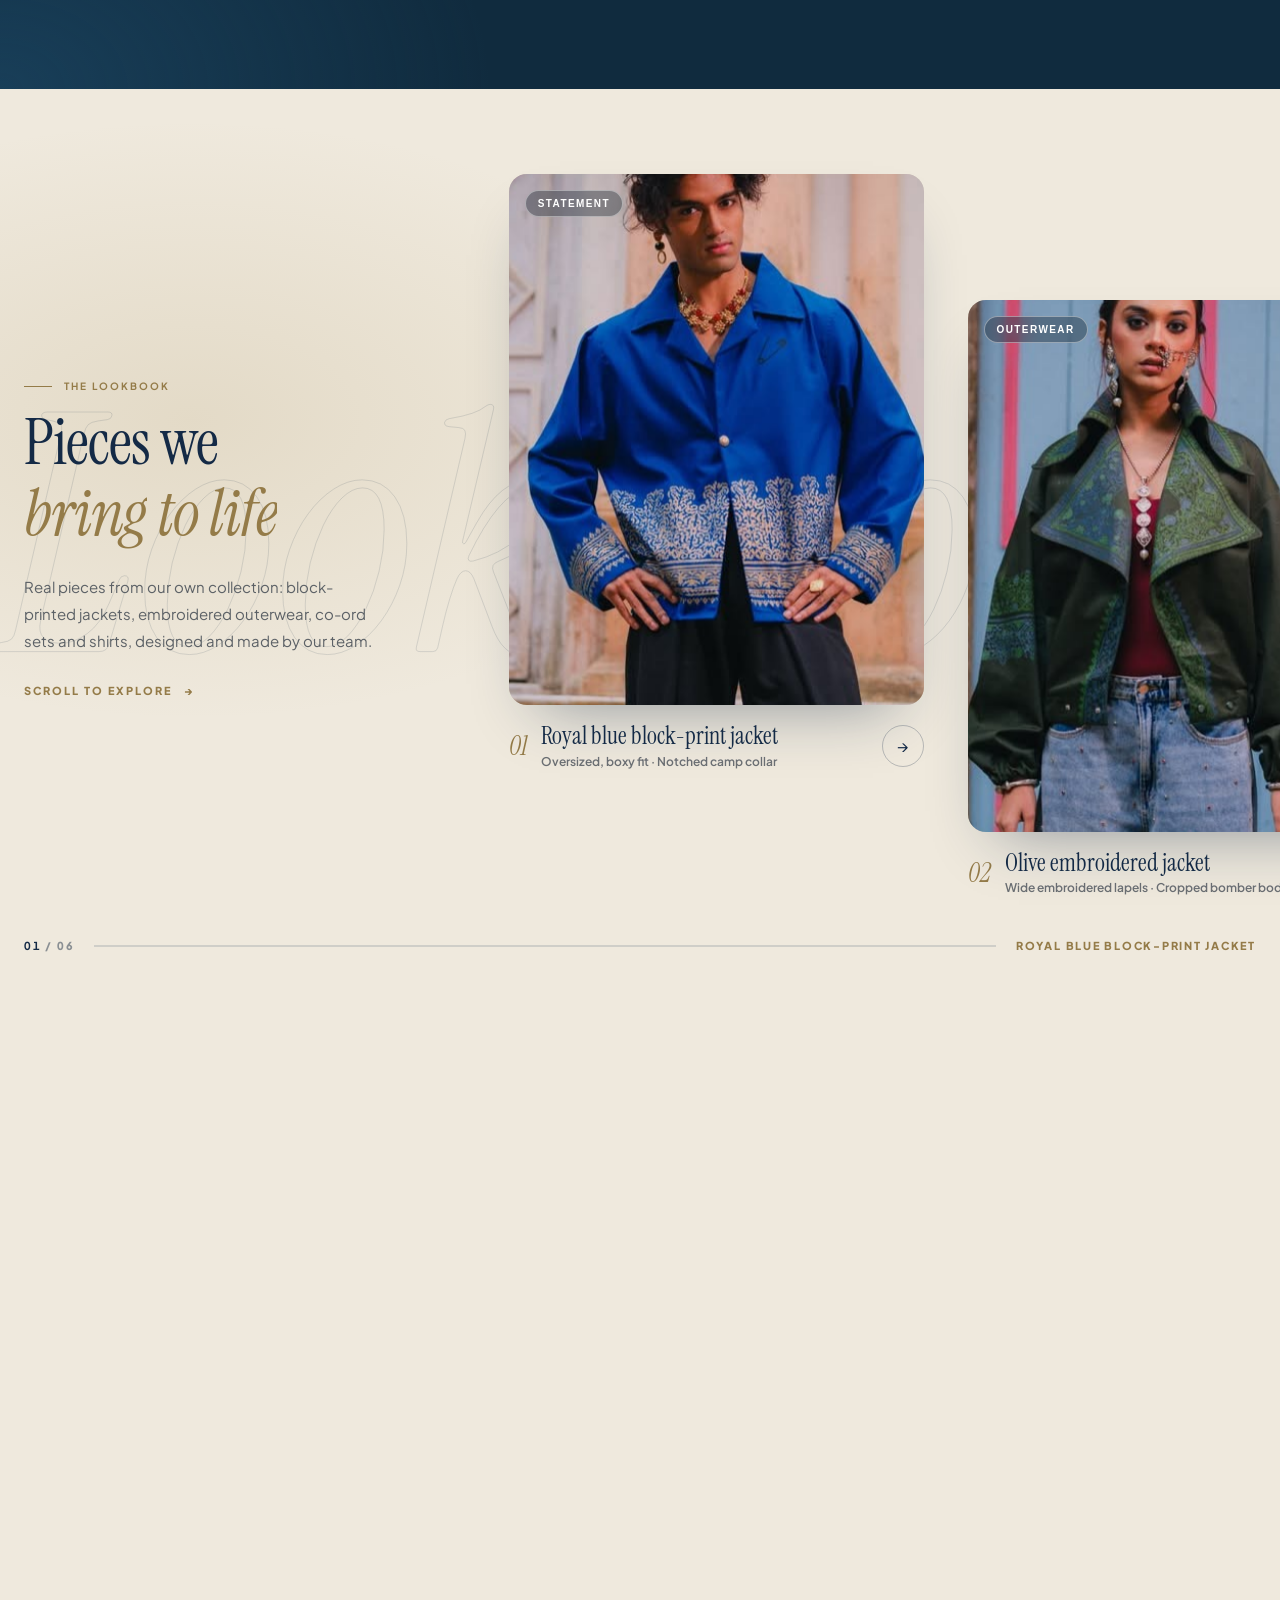
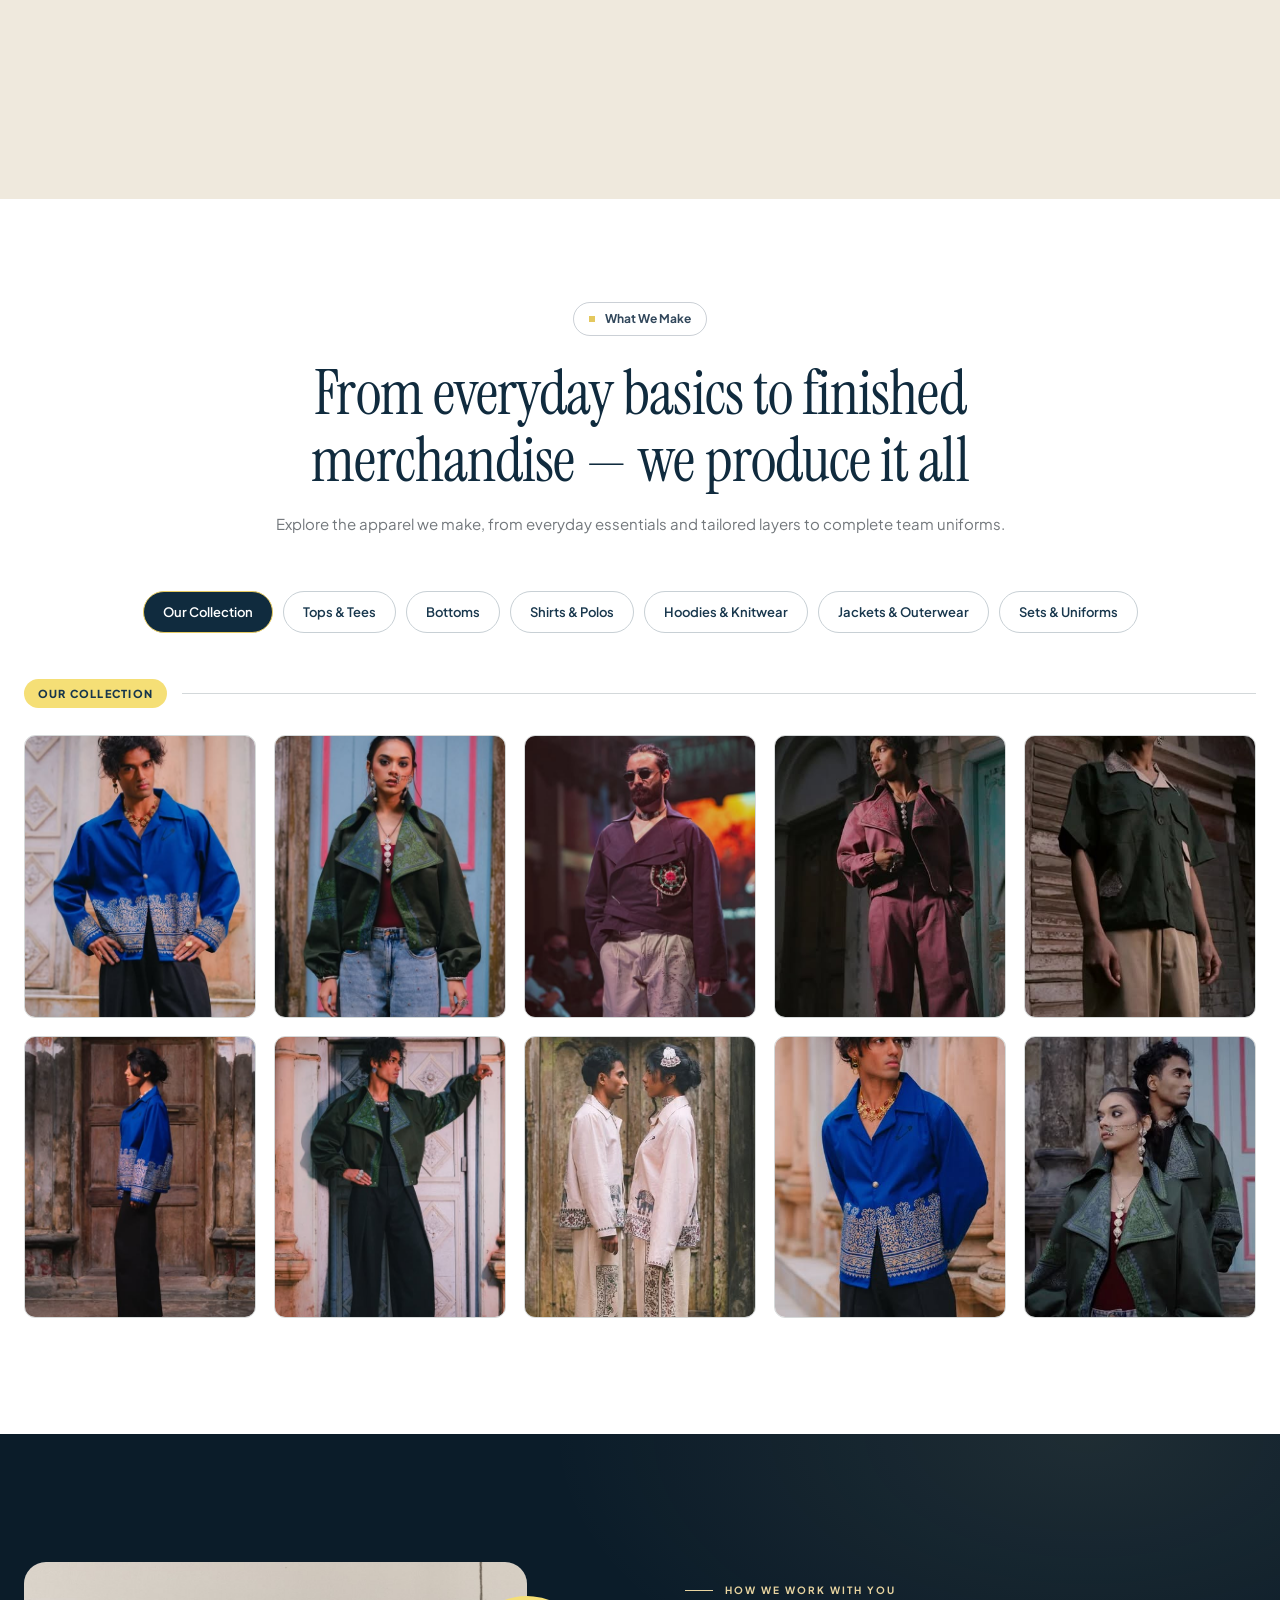
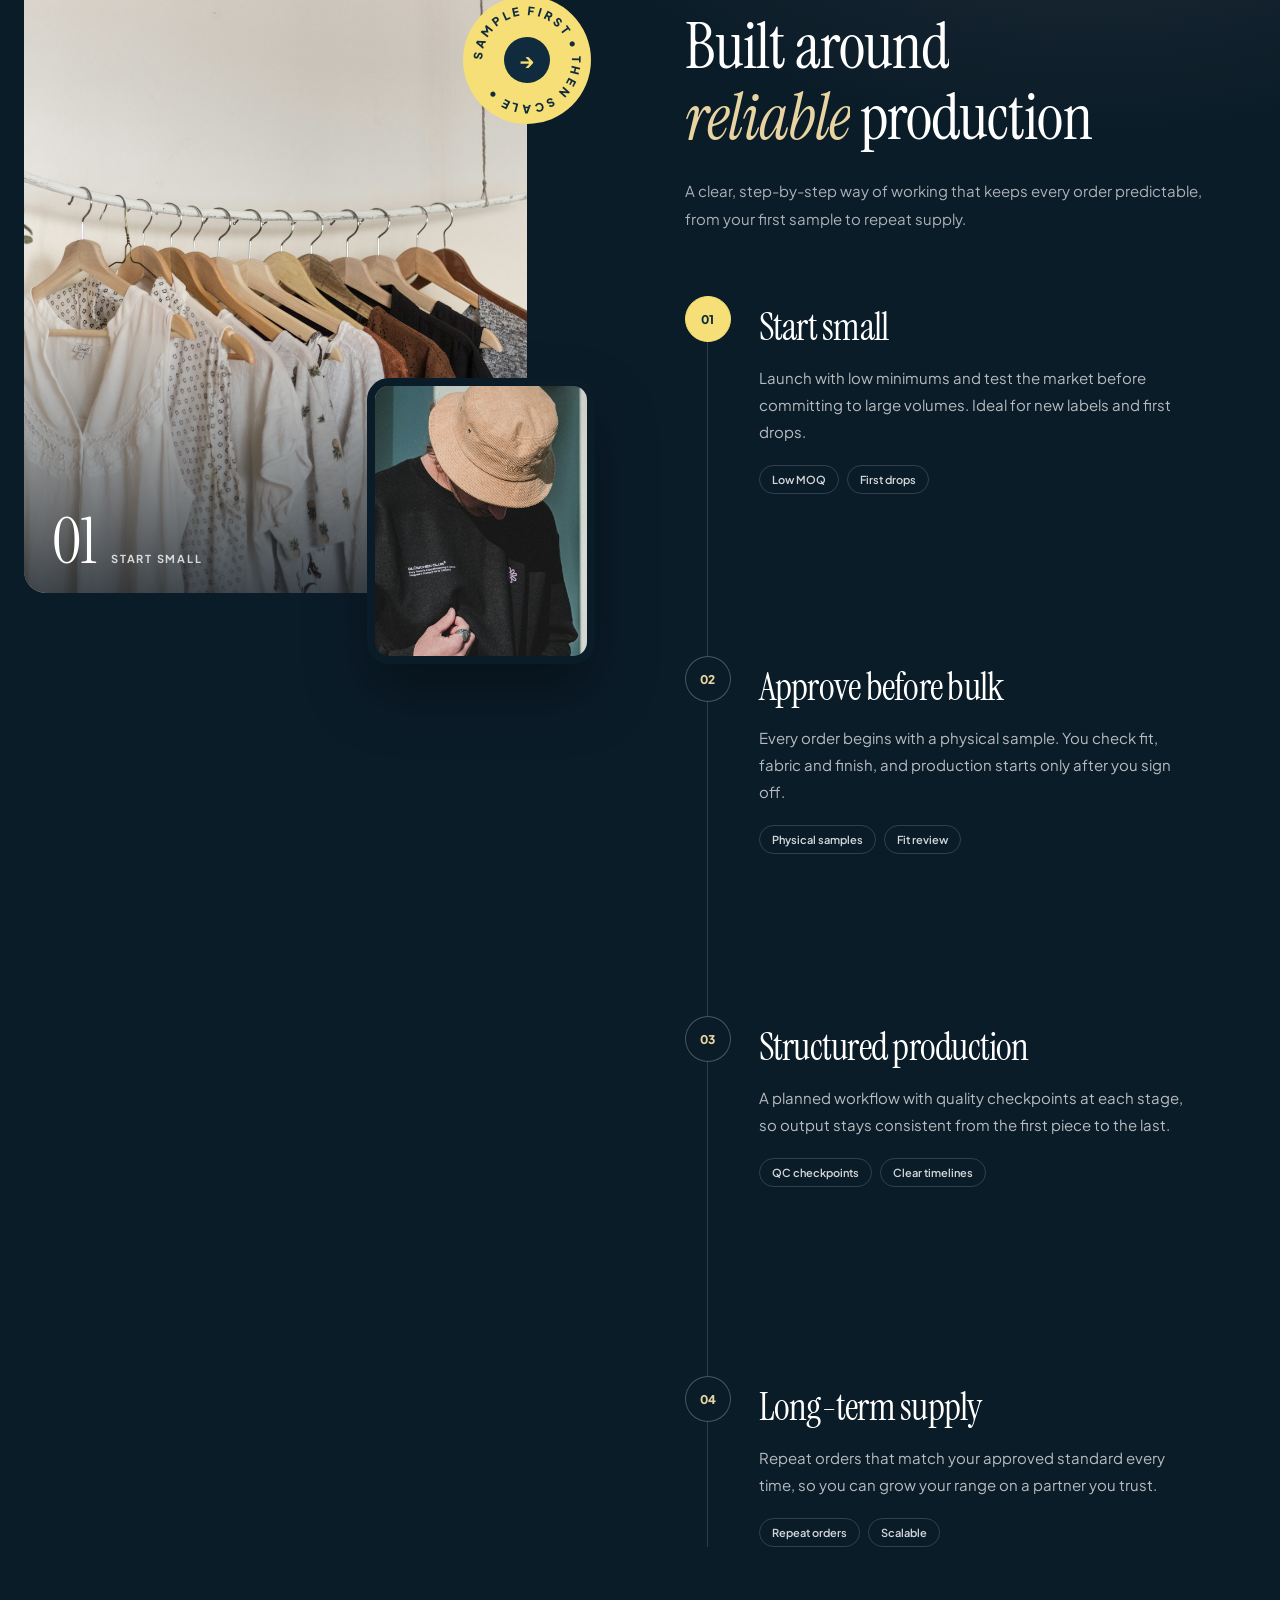
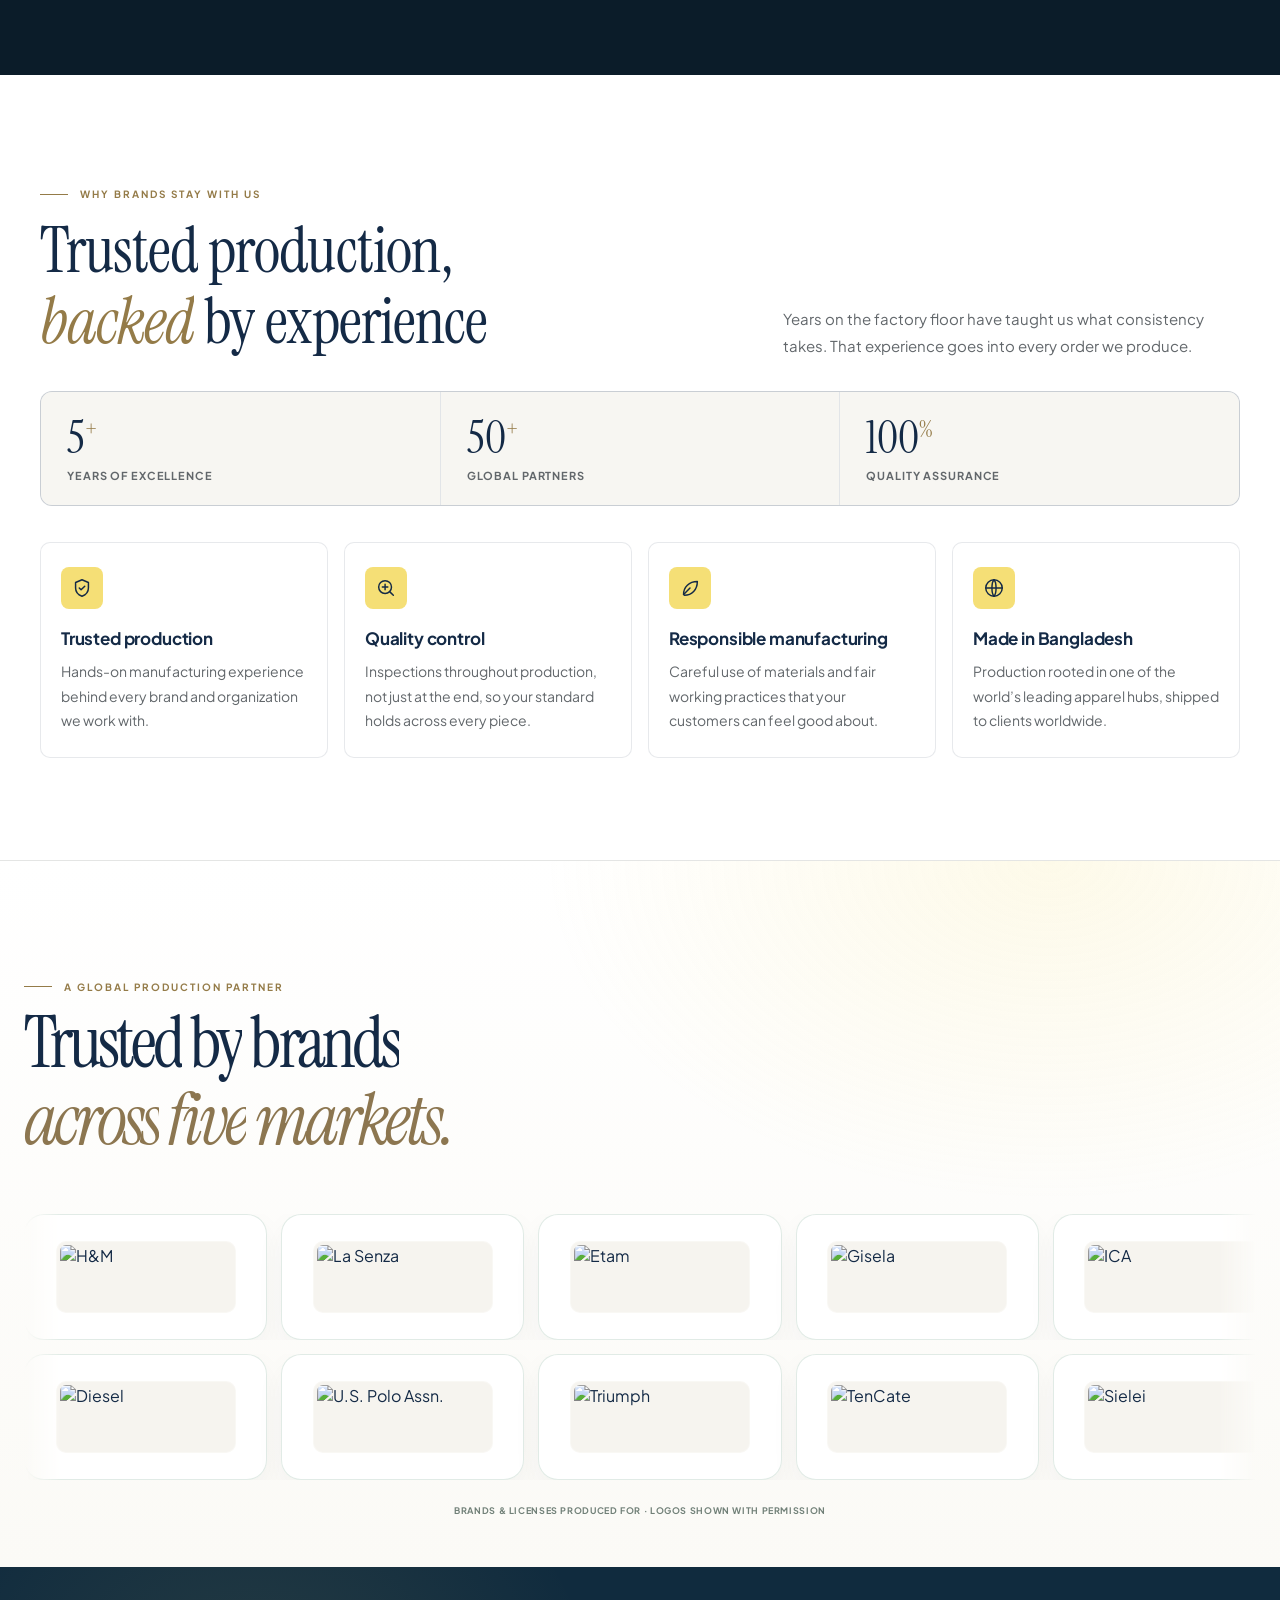
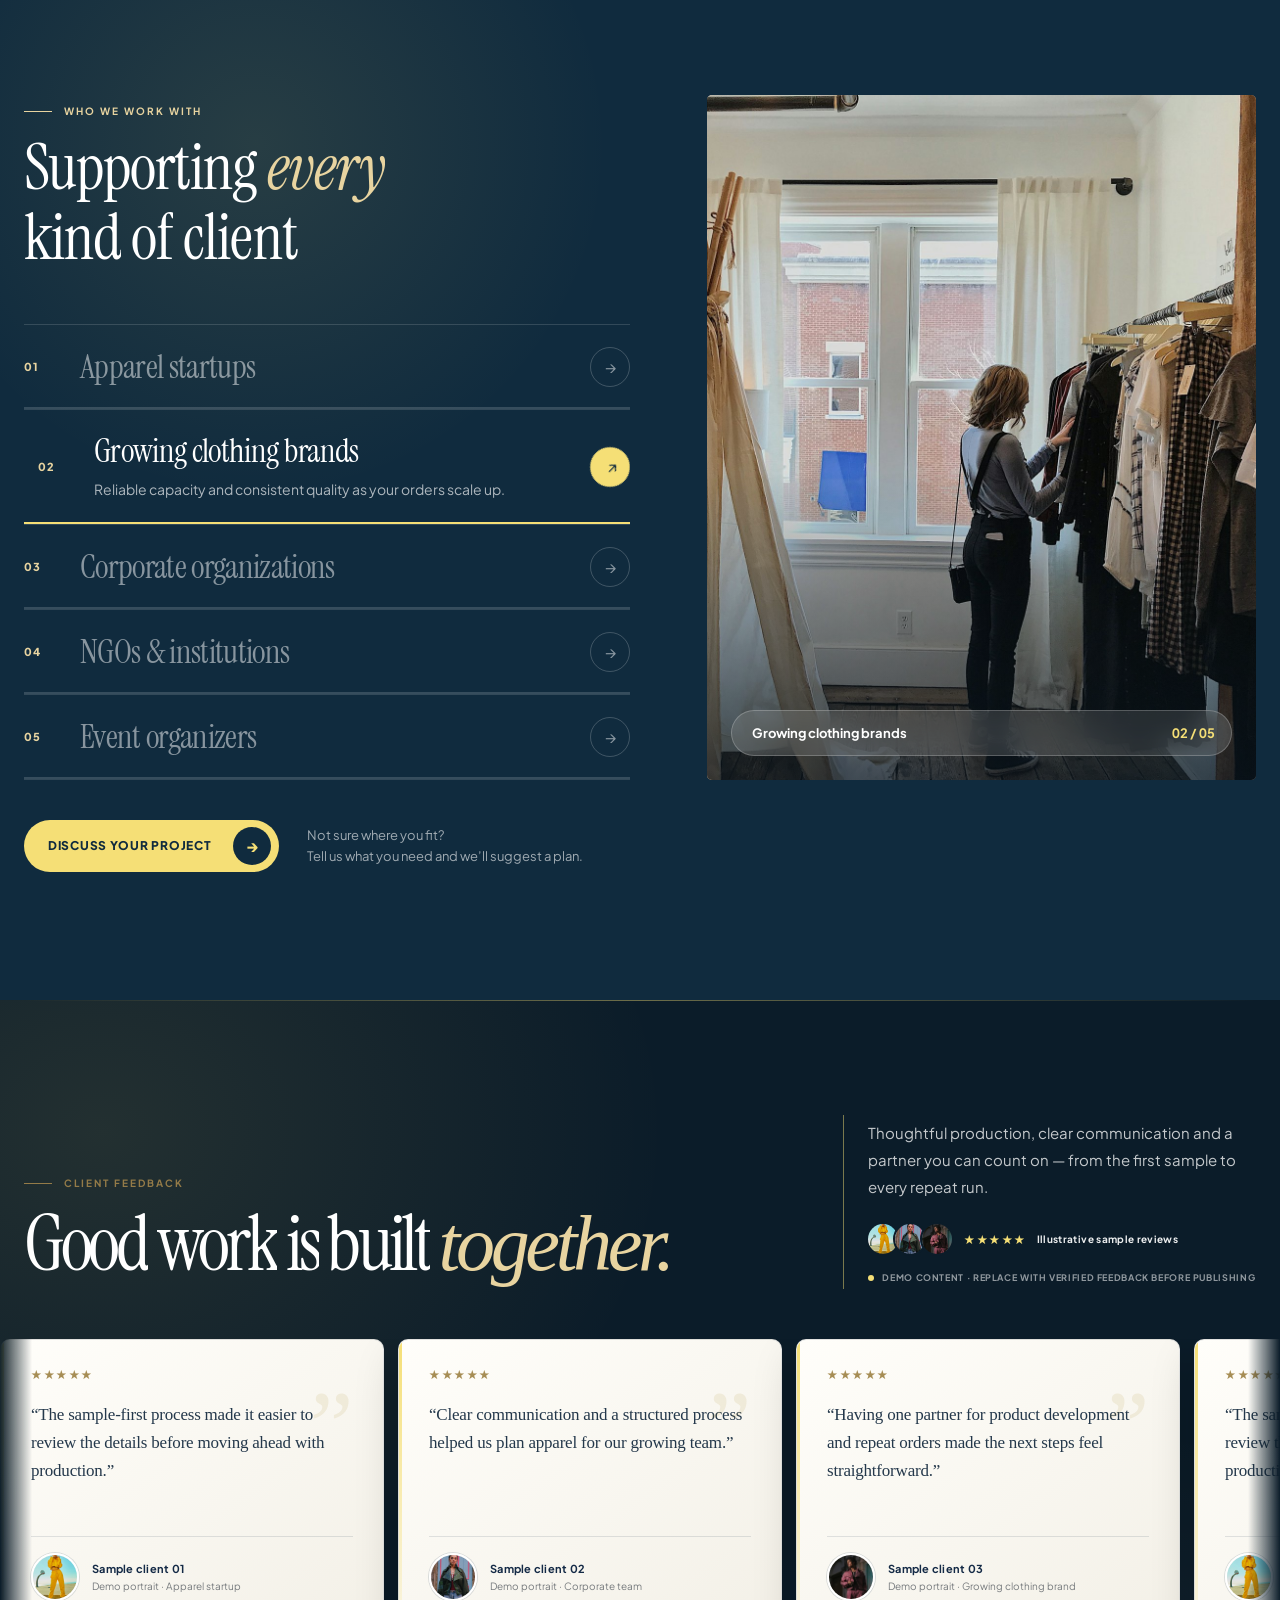
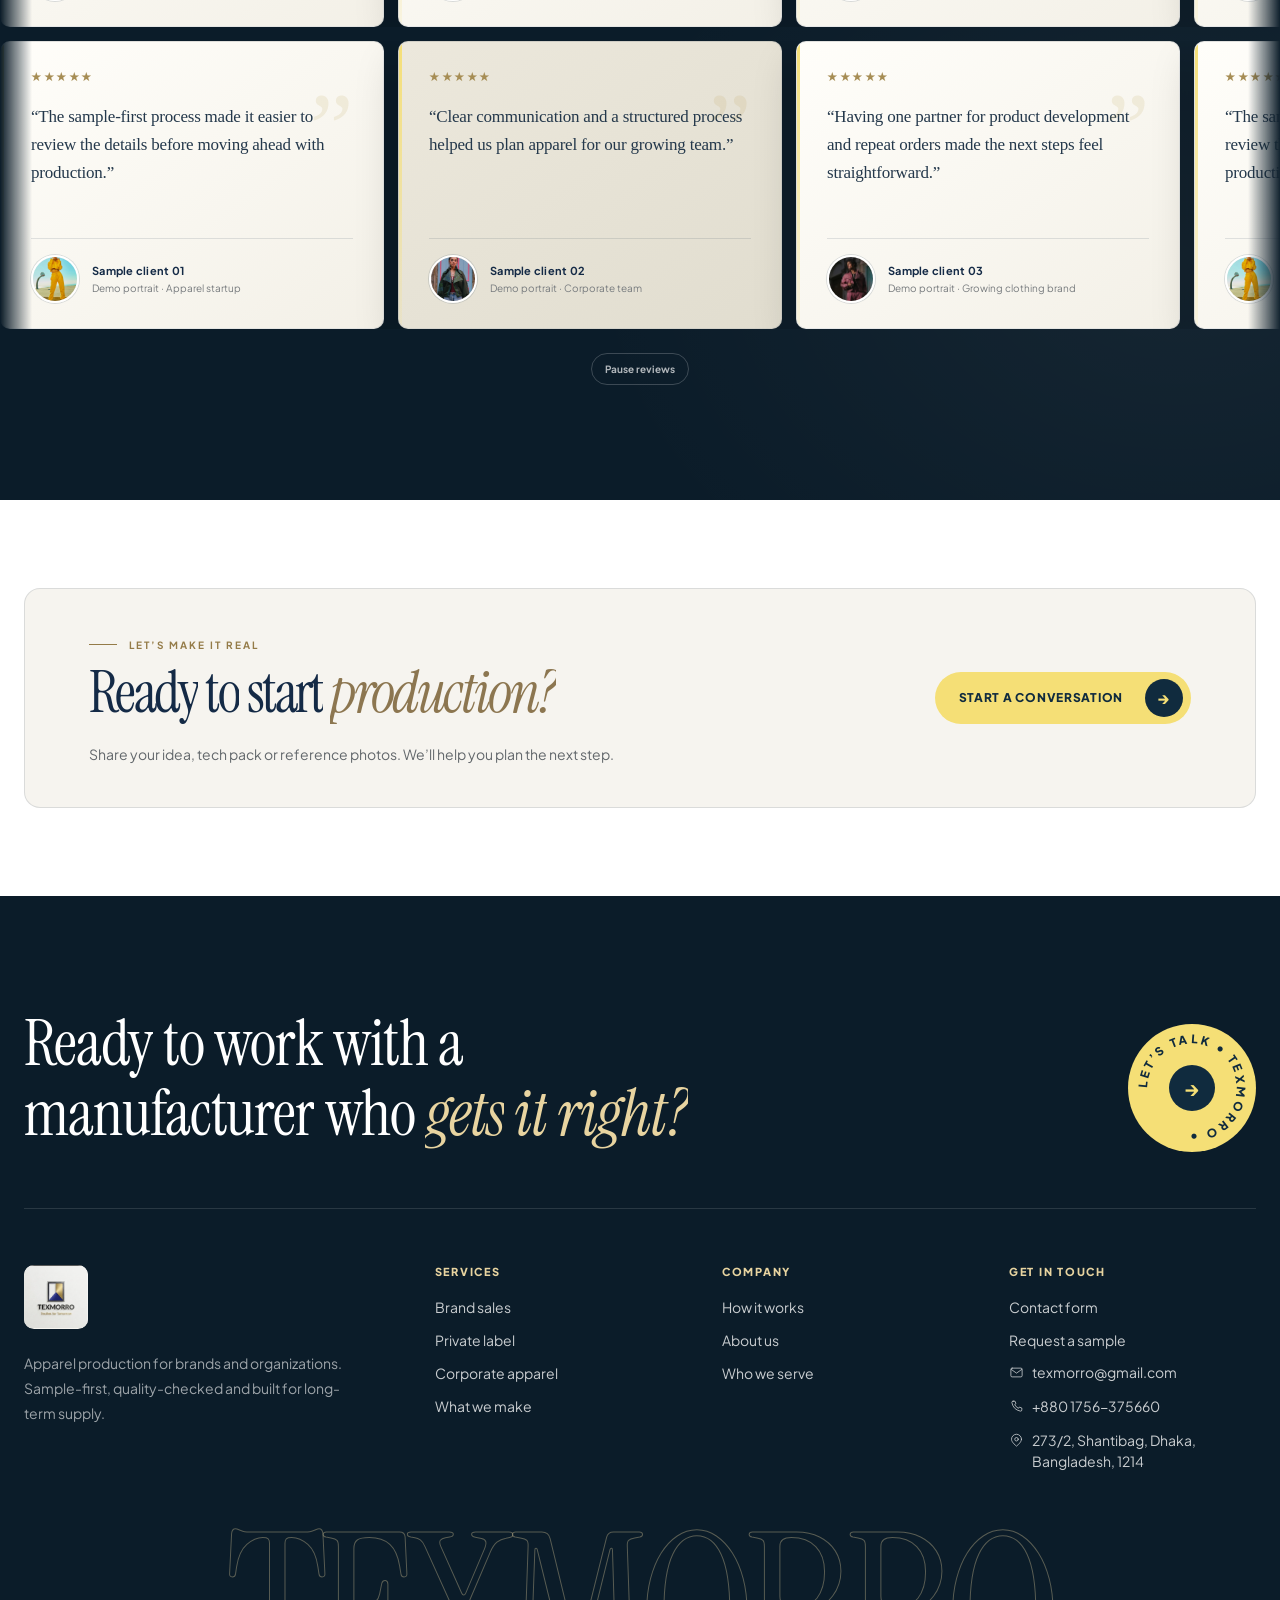
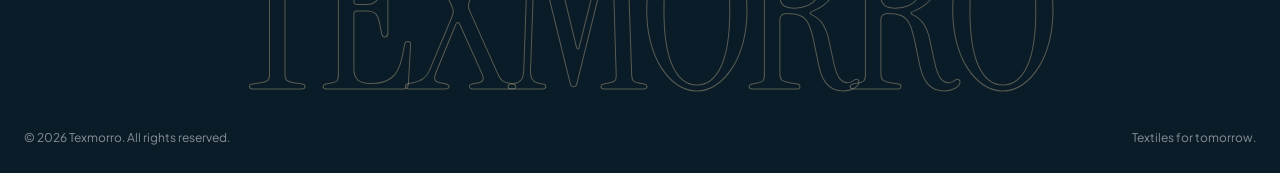
==== commit 1944863d: "added recent code" ====
--- a/index.html
+++ b/index.html
@@ -44,9 +44,14 @@
     <!-- Hero photos: Texmorro collection (realImg) -->
     <section class="hero" id="hero" aria-labelledby="banner-title">
       <div class="hero-slides" aria-hidden="true">
-        <img class="is-active" src="images/hero/real-royal-blue.jpg" alt="" data-label="Royal blue block-print" fetchpriority="high">
+        <img class="is-active" src="images/hero/wide-designer-studio.jpg" alt="" data-label="Studio craftsmanship" fetchpriority="high">
+        <img src="images/hero/wide-atelier-fitting.jpg" alt="" data-label="Atelier fitting">
+        <img src="images/hero/wide-sewing.jpg" alt="" data-label="Precision sewing">
+        <img src="images/hero/real-royal-blue.jpg" alt="" data-label="Royal blue block-print">
         <img src="images/hero/real-olive-jacket.jpg" alt="" data-label="Olive embroidered jacket">
         <img src="images/hero/real-tailoring.jpg" alt="" data-label="Runway &amp; co-ords">
+        <img class="pos-mid" src="images/hero/hero-designer-studio.jpg" alt="" data-label="Designer studio">
+        <img class="pos-face-right" src="images/hero/hero-dressmaker-cutting.jpg" alt="" data-label="Dressmaker cutting">
       </div>
       <div class="hero-shade" aria-hidden="true"></div>
 
@@ -69,7 +74,7 @@
           <li><strong>Low</strong><span>MOQ to start</span></li>
         </ul>
         <div class="hero-dots" role="group" aria-label="Hero slides">
-          <span class="hero-dots-label"><b id="hero-slide-num">01</b> &middot; <span id="hero-slide-label">Royal blue block-print</span></span>
+          <span class="hero-dots-label"><b id="hero-slide-num">01</b> &middot; <span id="hero-slide-label">Studio craftsmanship</span></span>
           <div class="hero-dots-bars" id="hero-dots"></div>
         </div>
       </div>
--- a/site.css
+++ b/site.css
@@ -3229,6 +3229,16 @@
       transition: opacity 1200ms ease, transform 4800ms linear;
     }
 
+    /* Framing safety: keep the subject visible when cover crops the slide
+       on narrow (mobile) or ultrawide screens. */
+    .hero-slides img.pos-face-right {
+      object-position: 62% 60%;
+    }
+
+    .hero-slides img.pos-mid {
+      object-position: center 55%;
+    }
+
     .hero-slides img.is-active {
       z-index: 1;
       opacity: 1;
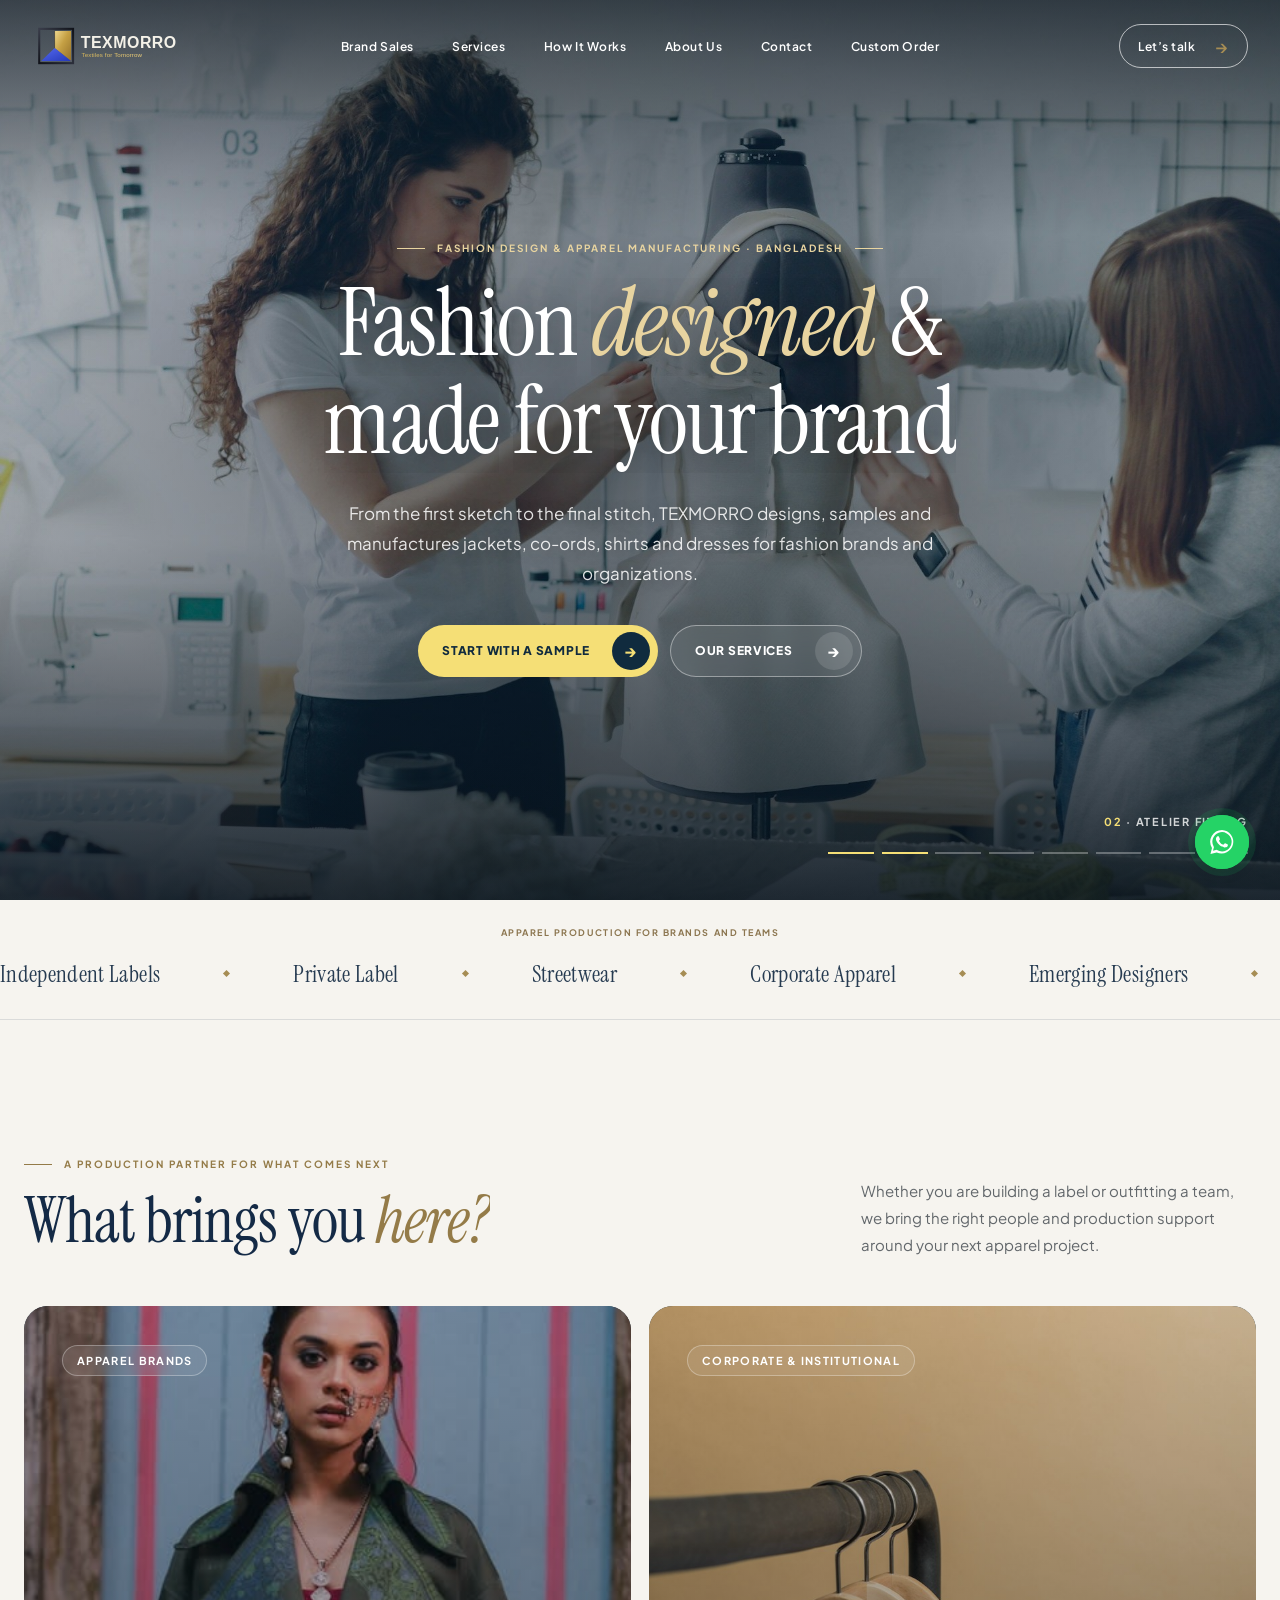
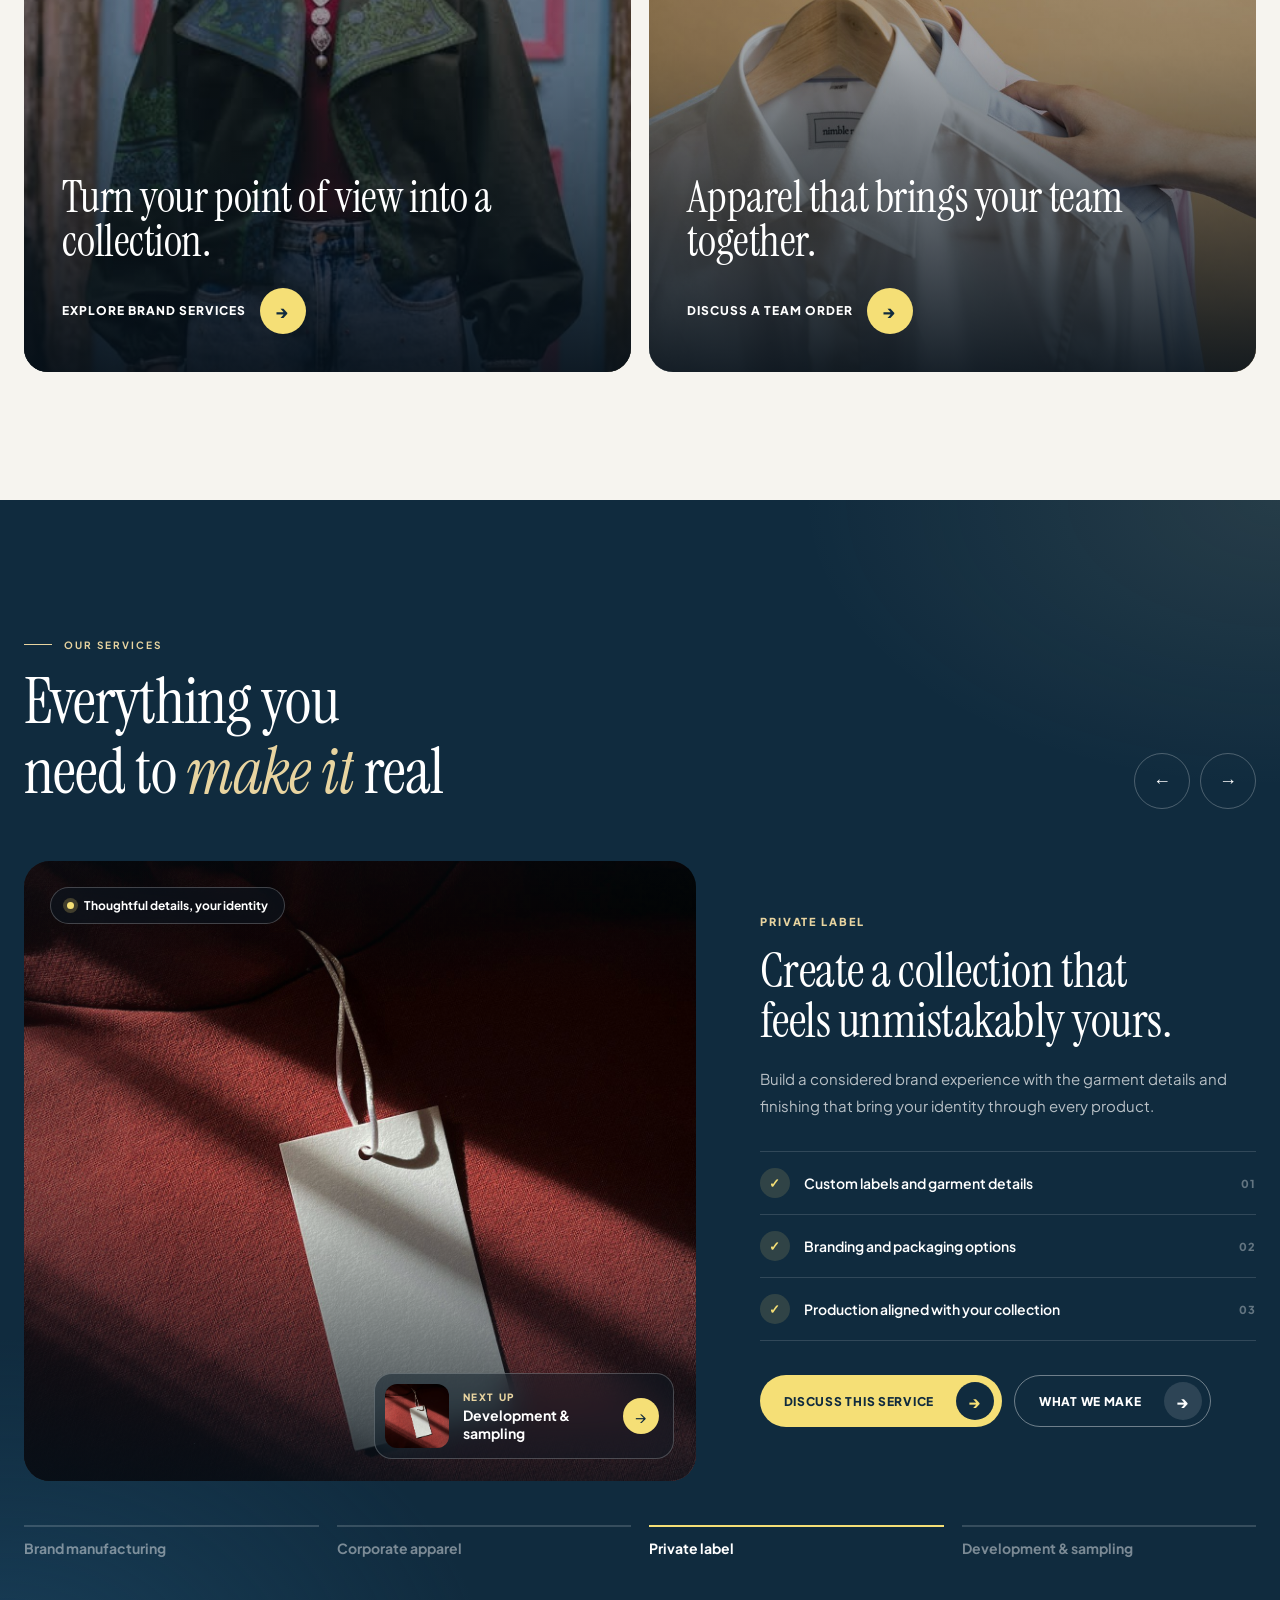
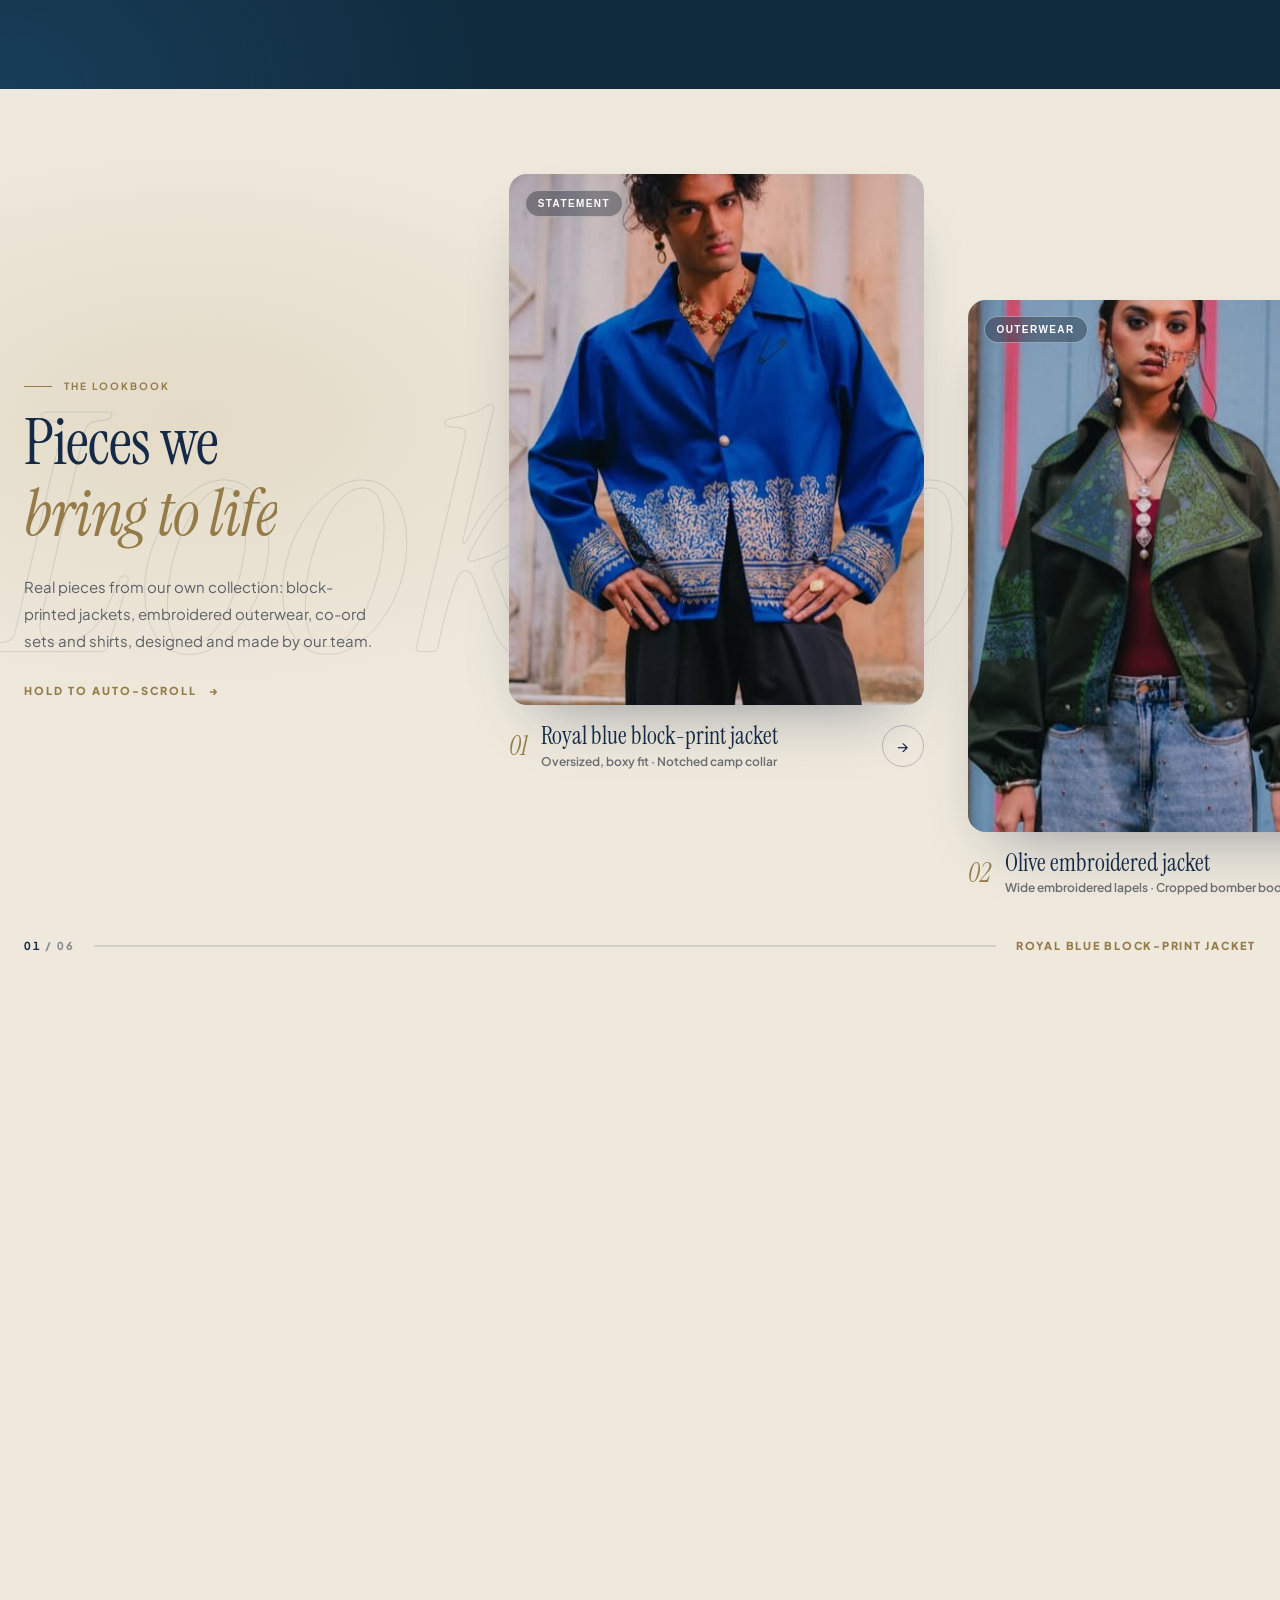
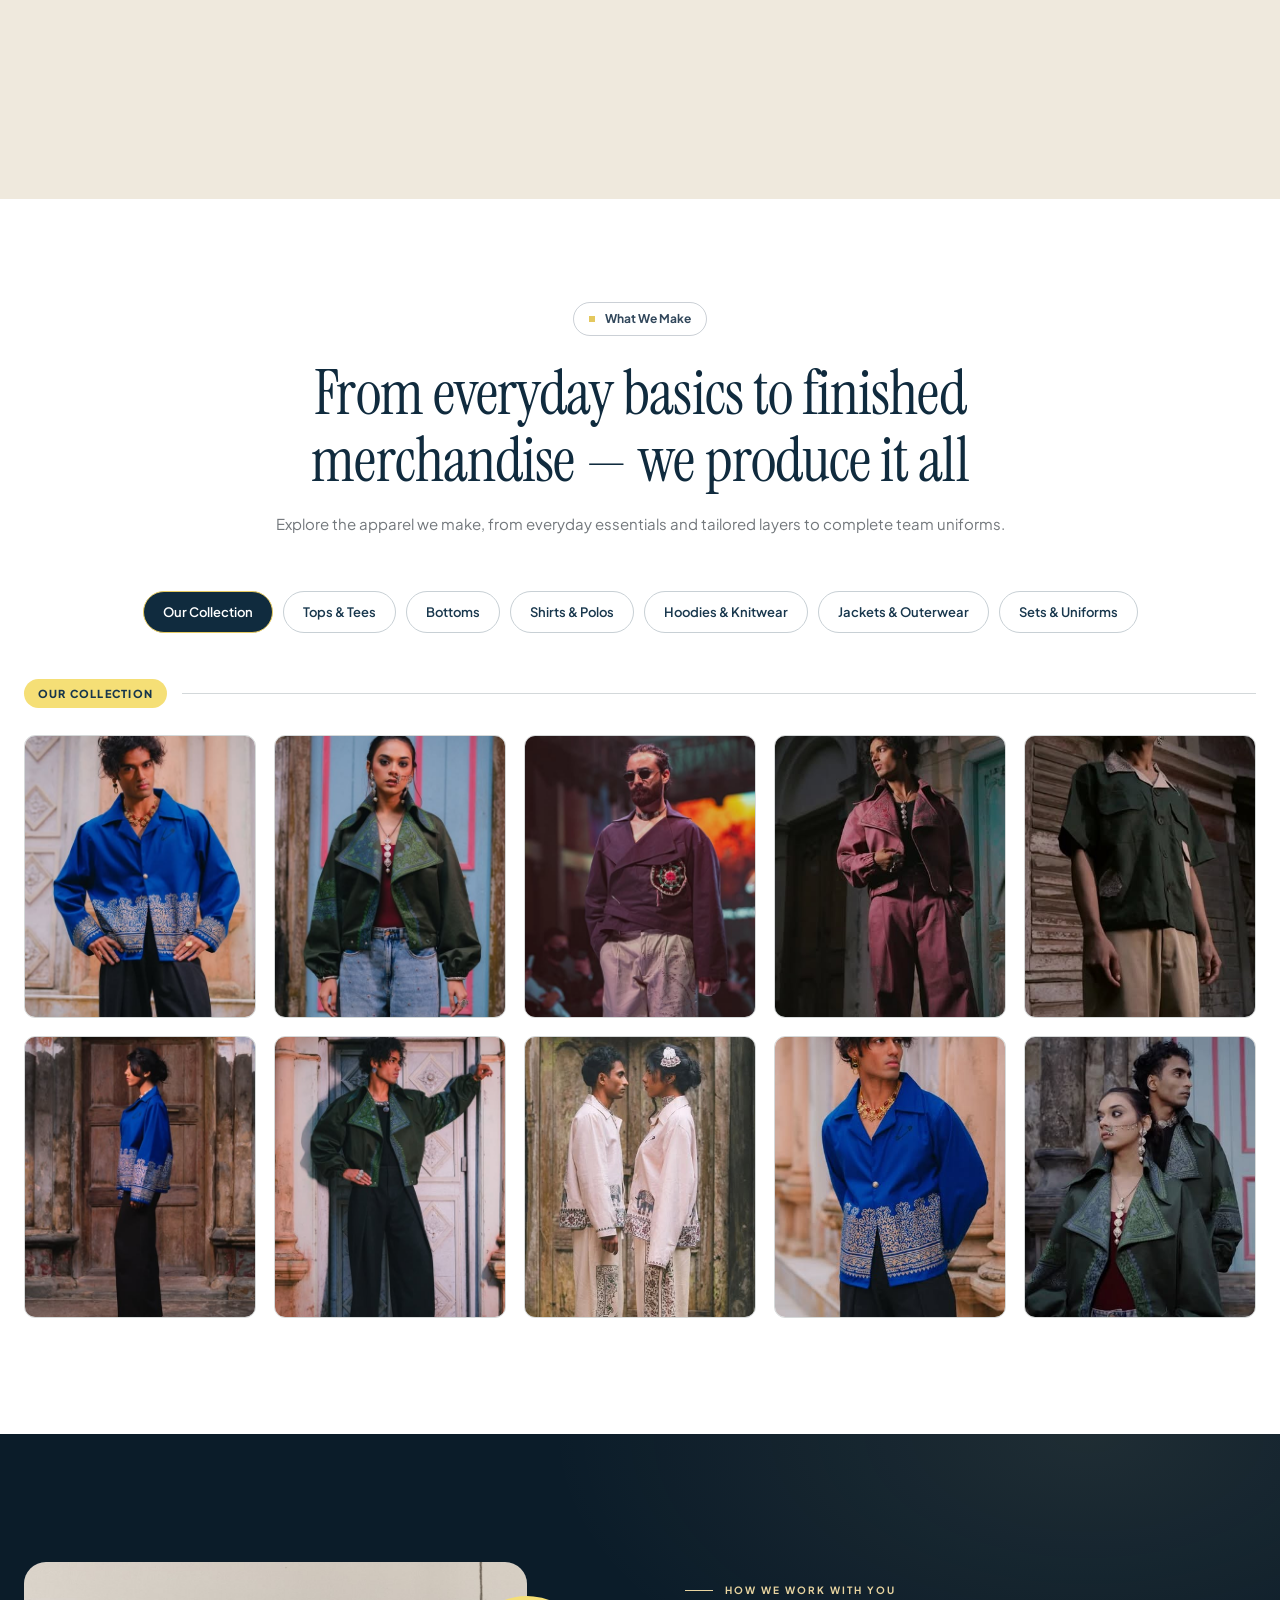
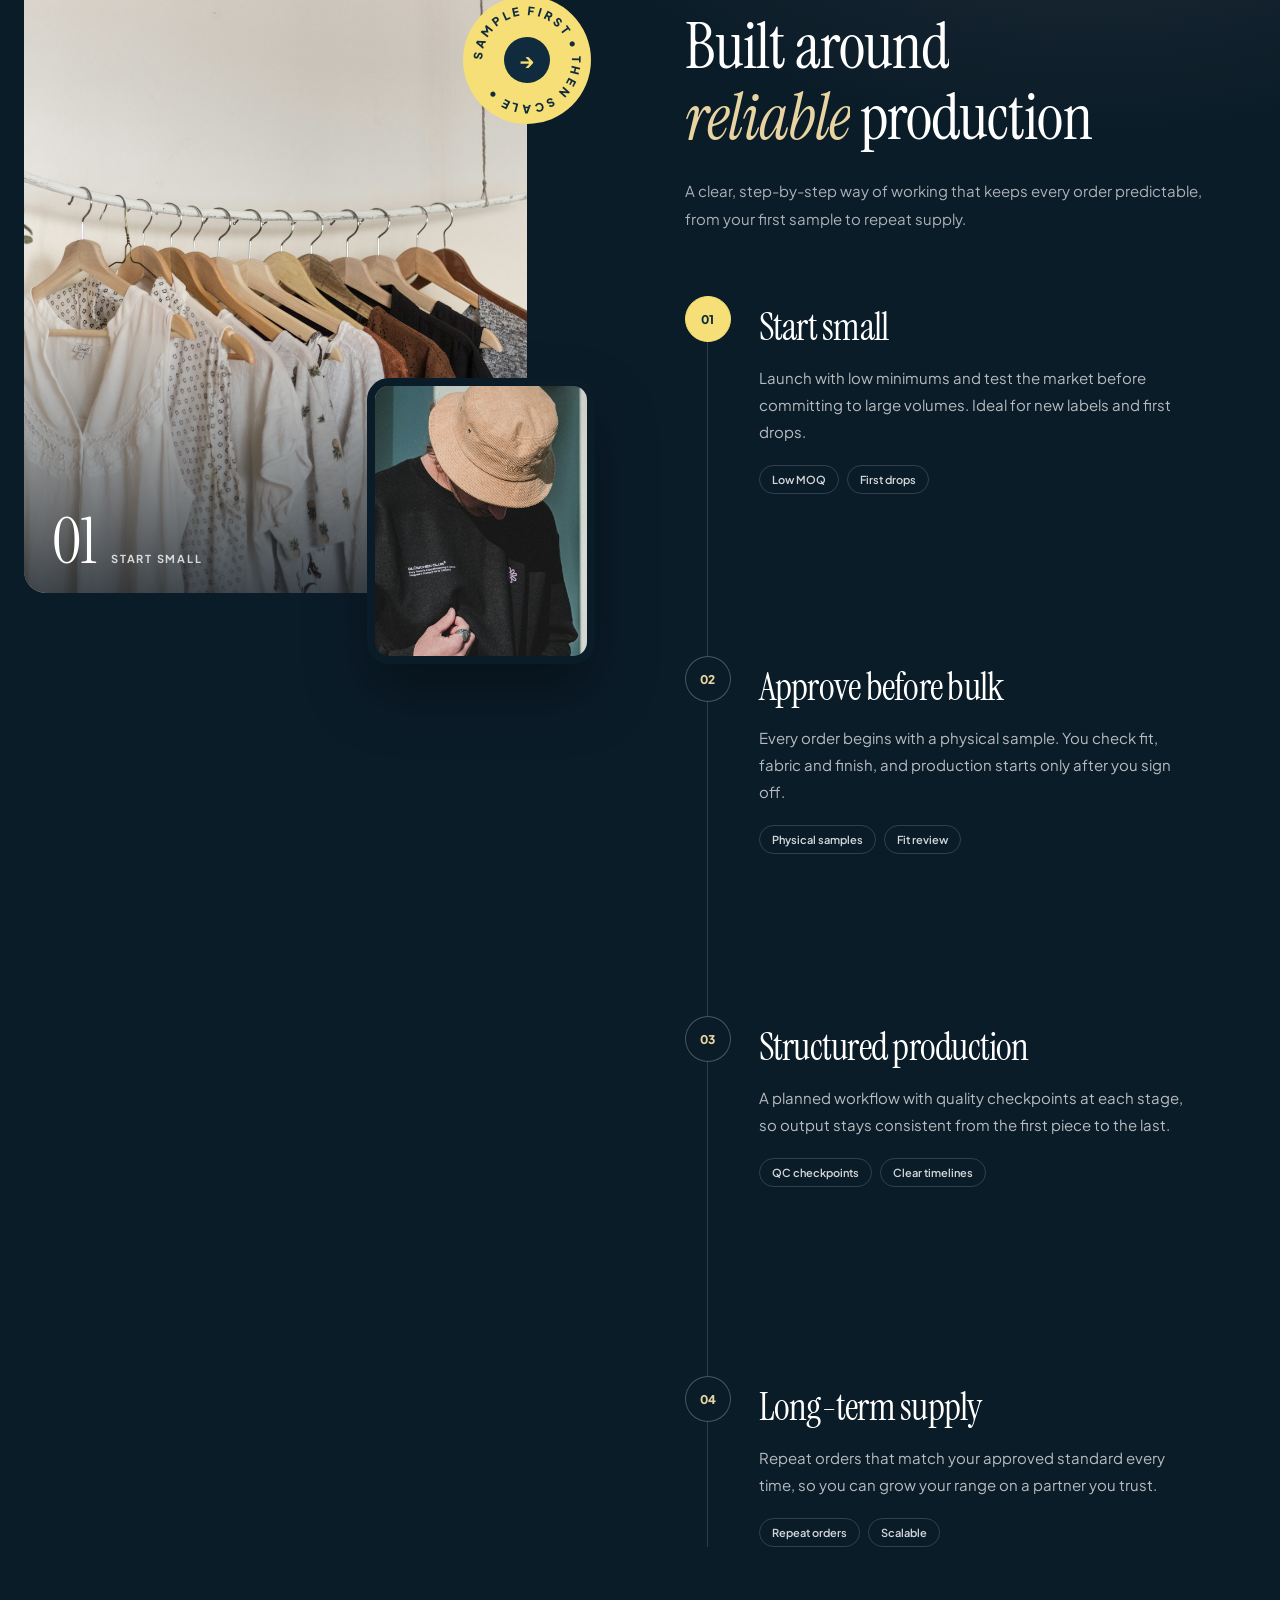
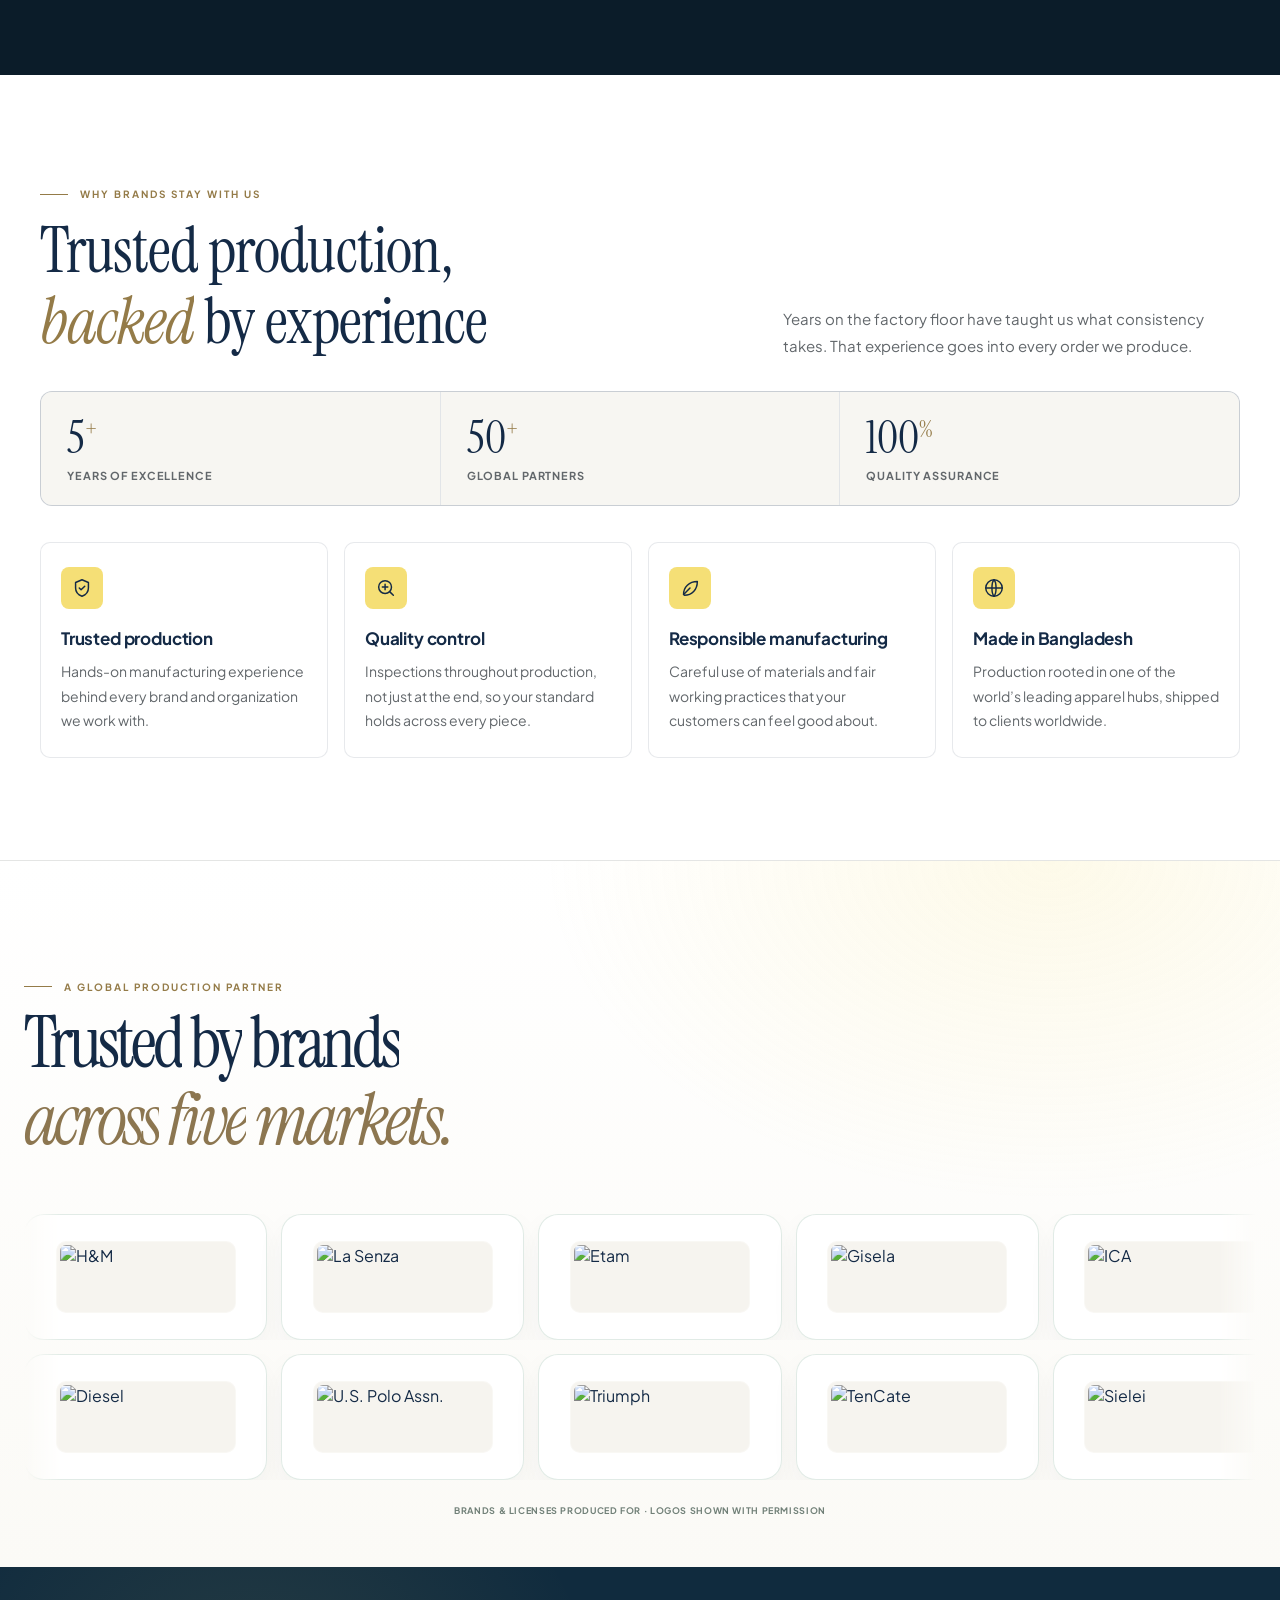
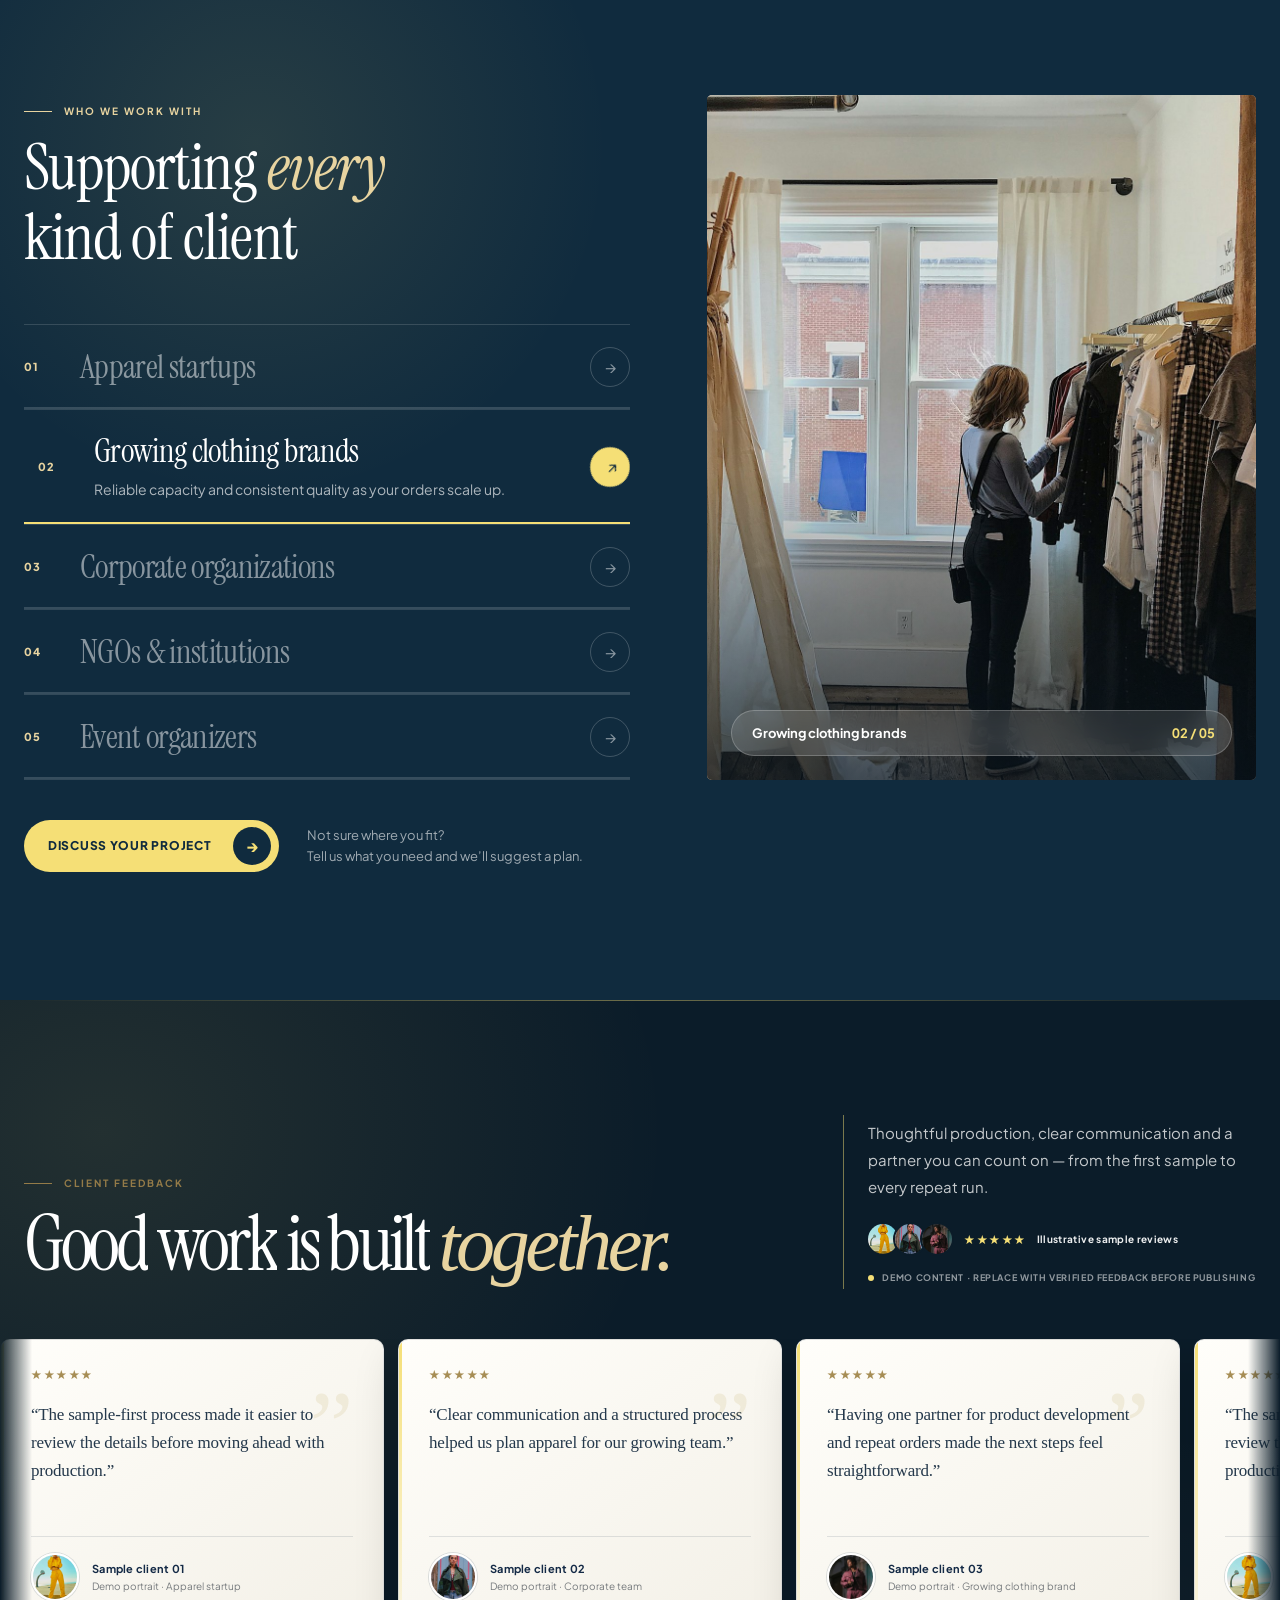
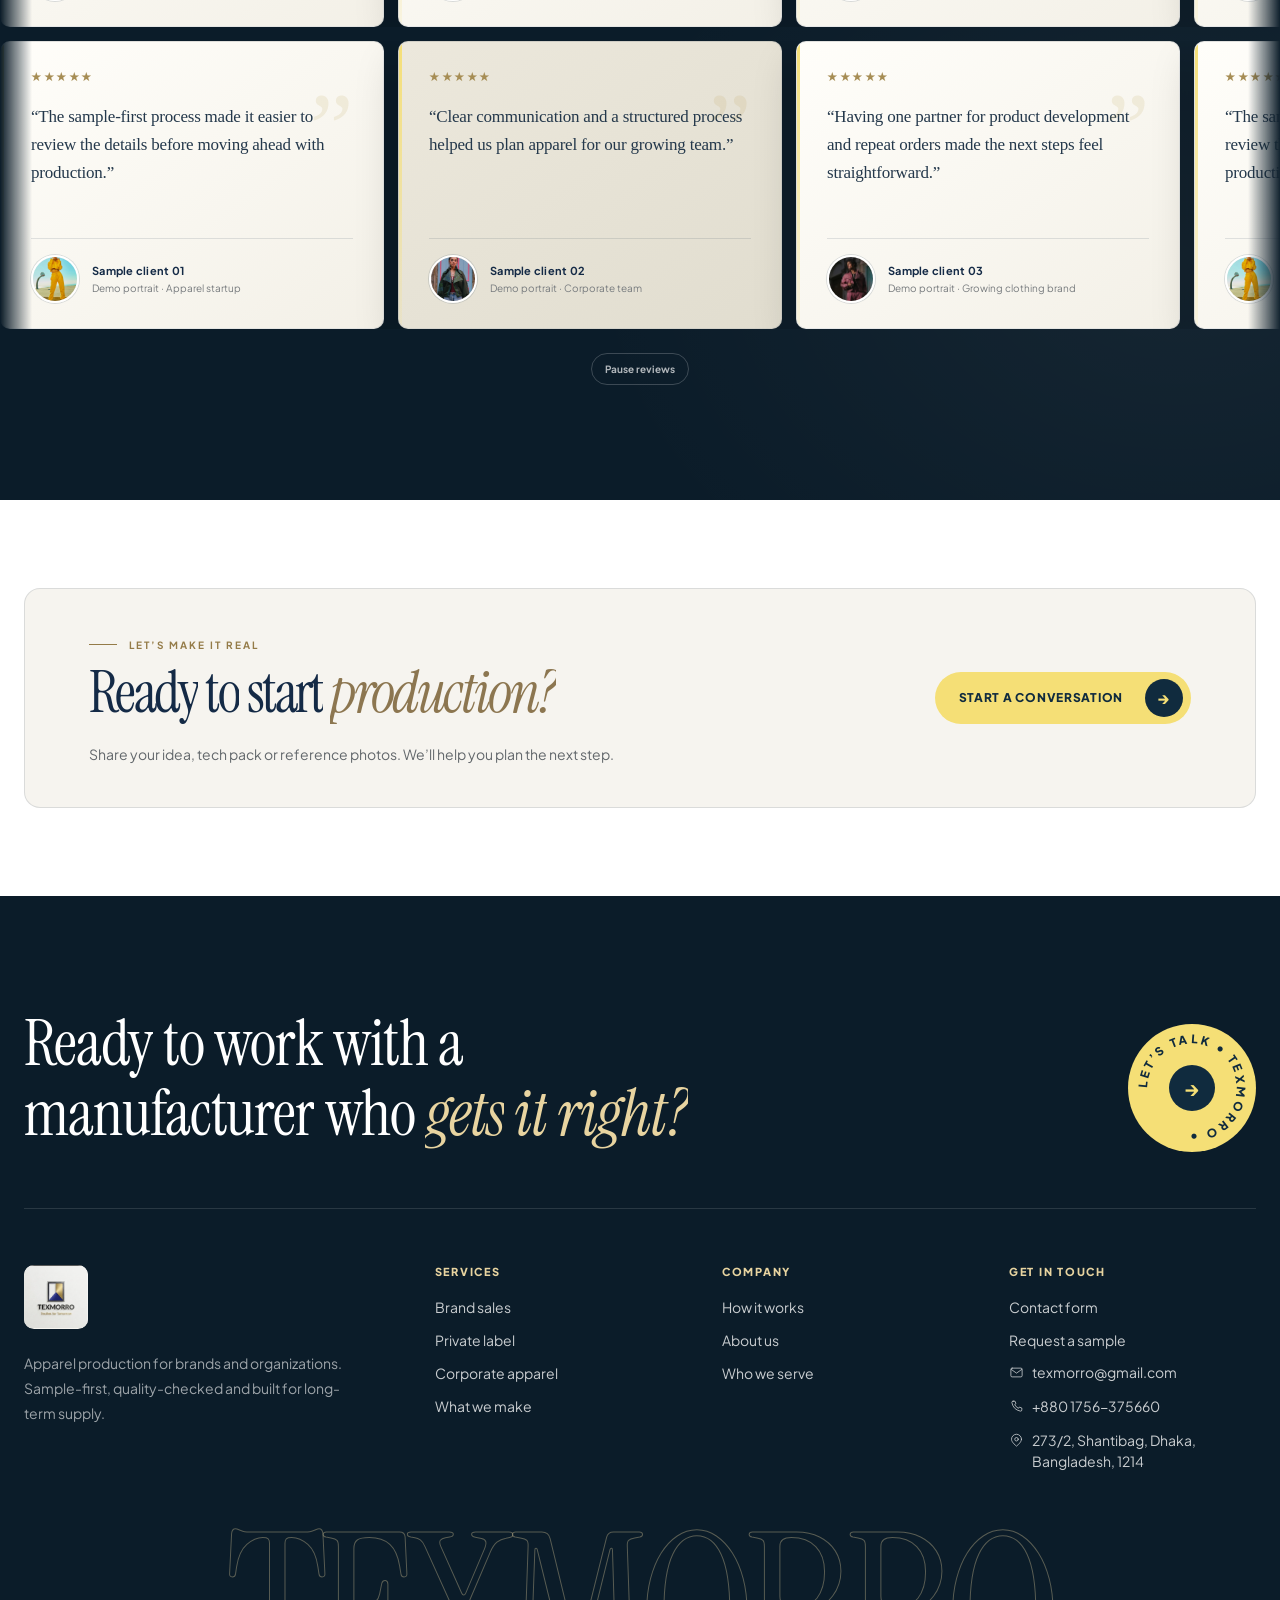
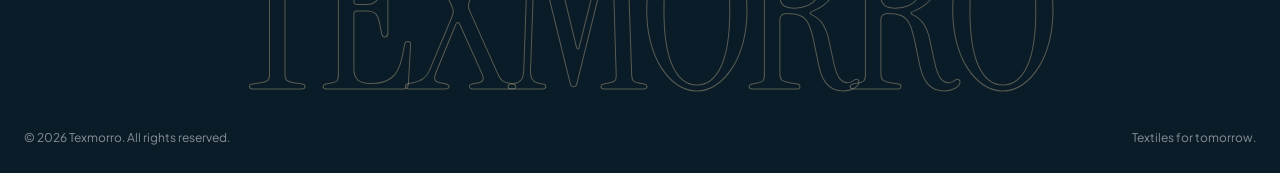
==== commit d246ef16: "added my code" ====
--- a/index.html
+++ b/index.html
@@ -215,7 +215,7 @@
               <span class="tx-kicker is-dark">The lookbook</span>
               <h2 class="tx-title is-dark split-words" id="lookbook-heading">Pieces we <em>bring to life</em></h2>
               <p>Real pieces from our own collection: block-printed jackets, embroidered outerwear, co-ord sets and shirts, designed and made by our team.</p>
-              <span class="lb-hint" aria-hidden="true">Scroll to explore <i>&rarr;</i></span>
+              <span class="lb-hint" aria-hidden="true">Hold to auto-scroll <i>&rarr;</i></span>
             </div>
 
             <article class="lb-card" data-index="0">
@@ -1426,6 +1426,96 @@
         if (e.key === "ArrowRight") show(open + 1);
         if (e.key === "ArrowLeft") show(open - 1);
       });
+
+      // Press & hold anywhere on the lookbook: auto-scroll through the pieces.
+      // Desktop (scroll-driven) mode advances the page; native swipe mode
+      // advances the horizontal viewport. Release (or drag) to stop.
+      let holdTimer = 0;
+      let holding = false;   // press active: waiting for the hold or scrolling
+      let autoScroll = false;
+      let holdUsed = false;  // this press used hold-scroll -> swallow its release click
+      let lastT = 0;
+
+      const stopAuto = () => {
+        if (!autoScroll) return;
+        autoScroll = false;
+        viewport.style.scrollSnapType = "";
+      };
+
+      const step = (t) => {
+        if (!autoScroll) return;
+        const dt = Math.min((t - lastT) / 1000, 0.05);
+        lastT = t;
+        if (native) {
+          viewport.scrollLeft += 420 * dt;
+          if (viewport.scrollLeft >= viewport.scrollWidth - viewport.clientWidth - 1) return stopAuto();
+        } else {
+          window.scrollBy(0, 560 * dt);
+          const r = section.getBoundingClientRect();
+          const atEnd = window.scrollY >= document.documentElement.scrollHeight - window.innerHeight - 1;
+          if (r.bottom <= window.innerHeight + 1 || atEnd) return stopAuto();
+        }
+        requestAnimationFrame(step);
+      };
+
+      const startAuto = () => {
+        if (autoScroll || box.open) return;
+        autoScroll = true;
+        holdUsed = true;
+        lastT = performance.now();
+        viewport.style.scrollSnapType = "none";
+        requestAnimationFrame(step);
+      };
+
+      section.addEventListener("pointerdown", (e) => {
+        if (e.button !== 0 || box.open) return;
+        holding = true;
+        holdUsed = false;
+        // Press state right away: no text selection / image drags while pressed
+        section.classList.add("is-hold");
+        clearTimeout(holdTimer);
+        holdTimer = setTimeout(startAuto, 220);
+        const sx = e.clientX;
+        const sy = e.clientY;
+        const onMove = (ev) => {
+          // A finger swipe takes over; mouse movement never cancels the hold
+          if (ev.pointerType !== "mouse" && Math.hypot(ev.clientX - sx, ev.clientY - sy) > 10) {
+            clearTimeout(holdTimer);
+            stopAuto();
+          }
+        };
+        const onUp = () => {
+          holding = false;
+          clearTimeout(holdTimer);
+          stopAuto();
+          section.classList.remove("is-hold");
+          setTimeout(() => { holdUsed = false; }, 0); // let the release click pass first
+          window.removeEventListener("pointermove", onMove);
+          window.removeEventListener("pointerup", onUp);
+          window.removeEventListener("pointercancel", onUp);
+        };
+        window.addEventListener("pointermove", onMove, { passive: true });
+        window.addEventListener("pointerup", onUp);
+        window.addEventListener("pointercancel", onUp);
+      });
+
+      // Native image/text drags cancel the pointer and would kill the hold
+      section.addEventListener("dragstart", (e) => e.preventDefault());
+
+      // A hold ends over a card: don't open the lightbox / follow a link
+      track.addEventListener("click", (e) => {
+        if (holdUsed) { e.preventDefault(); e.stopPropagation(); }
+      }, true);
+
+      // User takes over manually (wheel) or the window loses focus mid-hold
+      window.addEventListener("wheel", () => { if (autoScroll) stopAuto(); }, { passive: true });
+      window.addEventListener("blur", () => {
+        holding = false;
+        clearTimeout(holdTimer);
+        stopAuto();
+        section.classList.remove("is-hold");
+      });
+      section.addEventListener("contextmenu", (e) => { if (holding || autoScroll) e.preventDefault(); });
     })();
   </script>
 </body>
--- a/site.css
+++ b/site.css
@@ -3941,6 +3941,18 @@
       outline: none;
     }
 
+    /* Press & hold: auto-scroll state */
+    .lookbook.is-hold {
+      cursor: grabbing;
+      user-select: none;
+      -webkit-user-select: none;
+      -webkit-touch-callout: none;
+    }
+
+    .lookbook.is-hold .lb-cursor {
+      opacity: 0;
+    }
+
     /* Native swipe mode (touch, small screens, reduced motion) */
     .lookbook.is-native {
       height: auto !important;
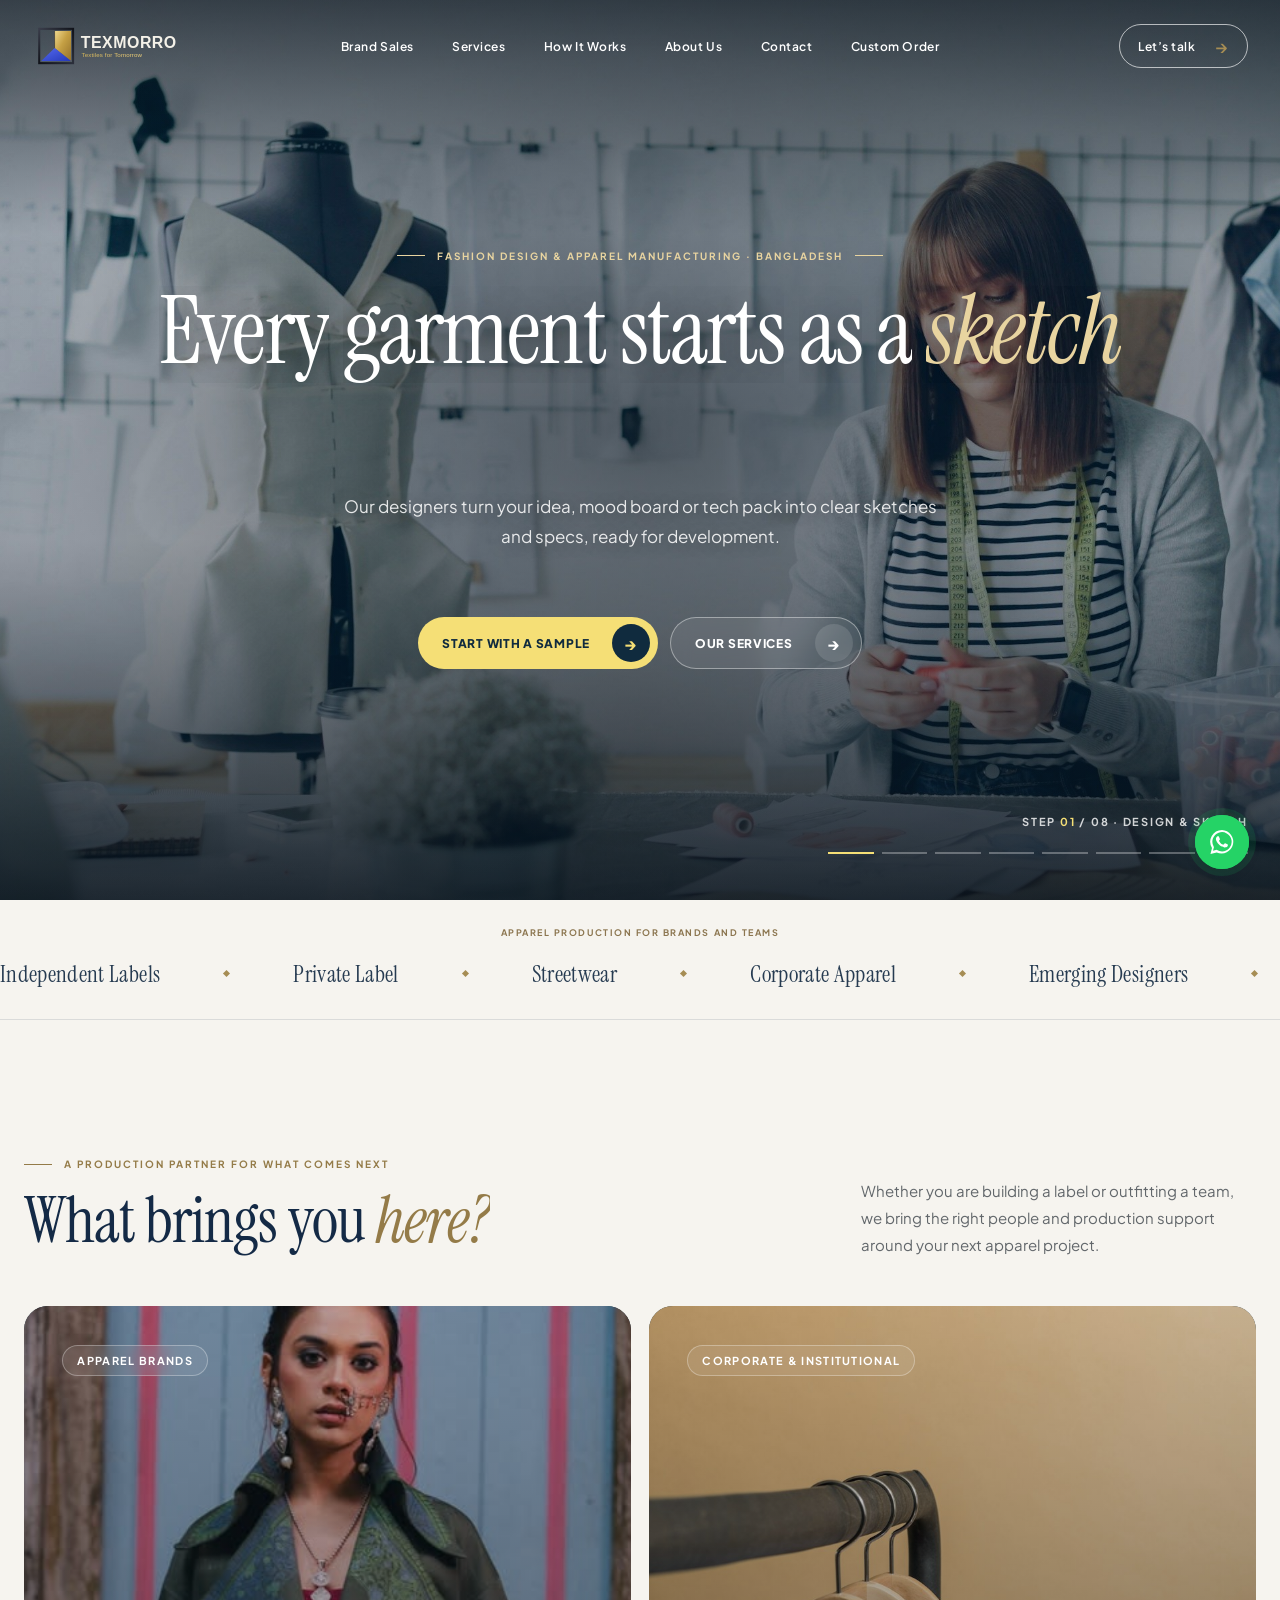
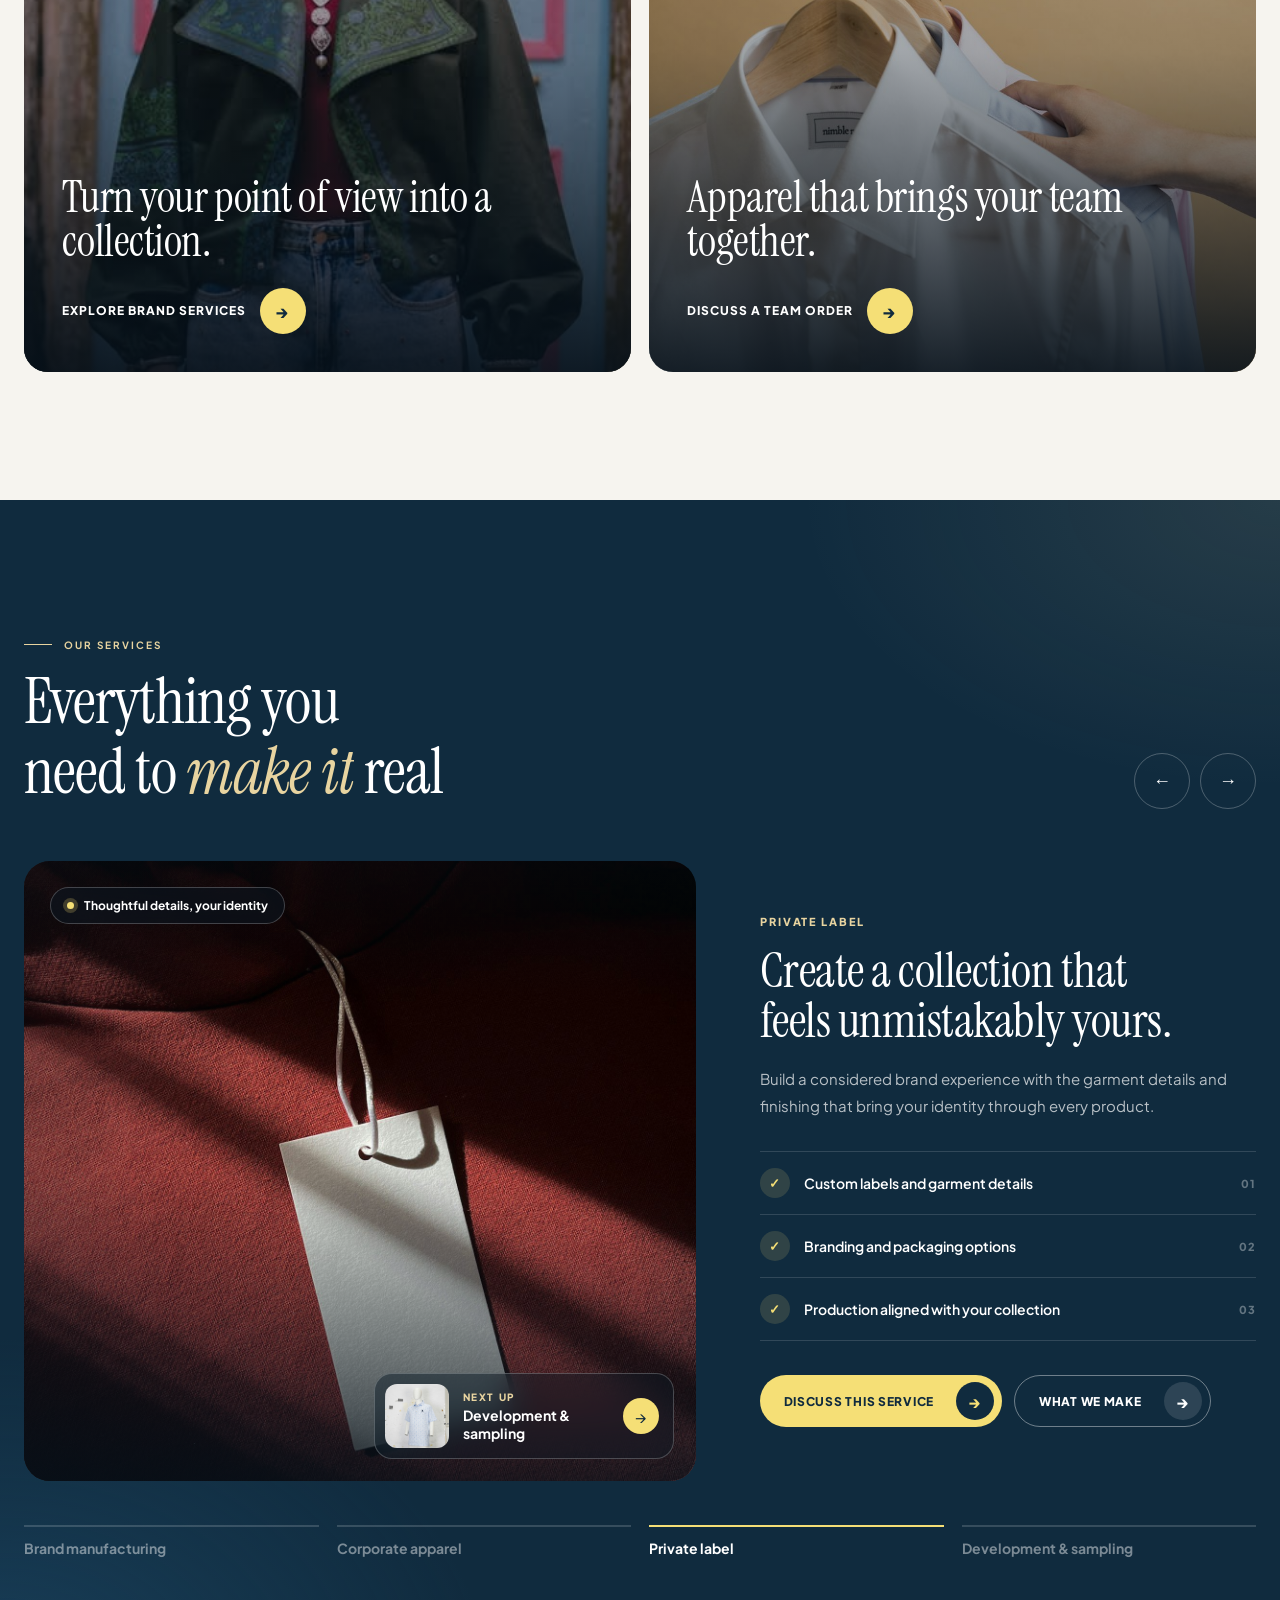
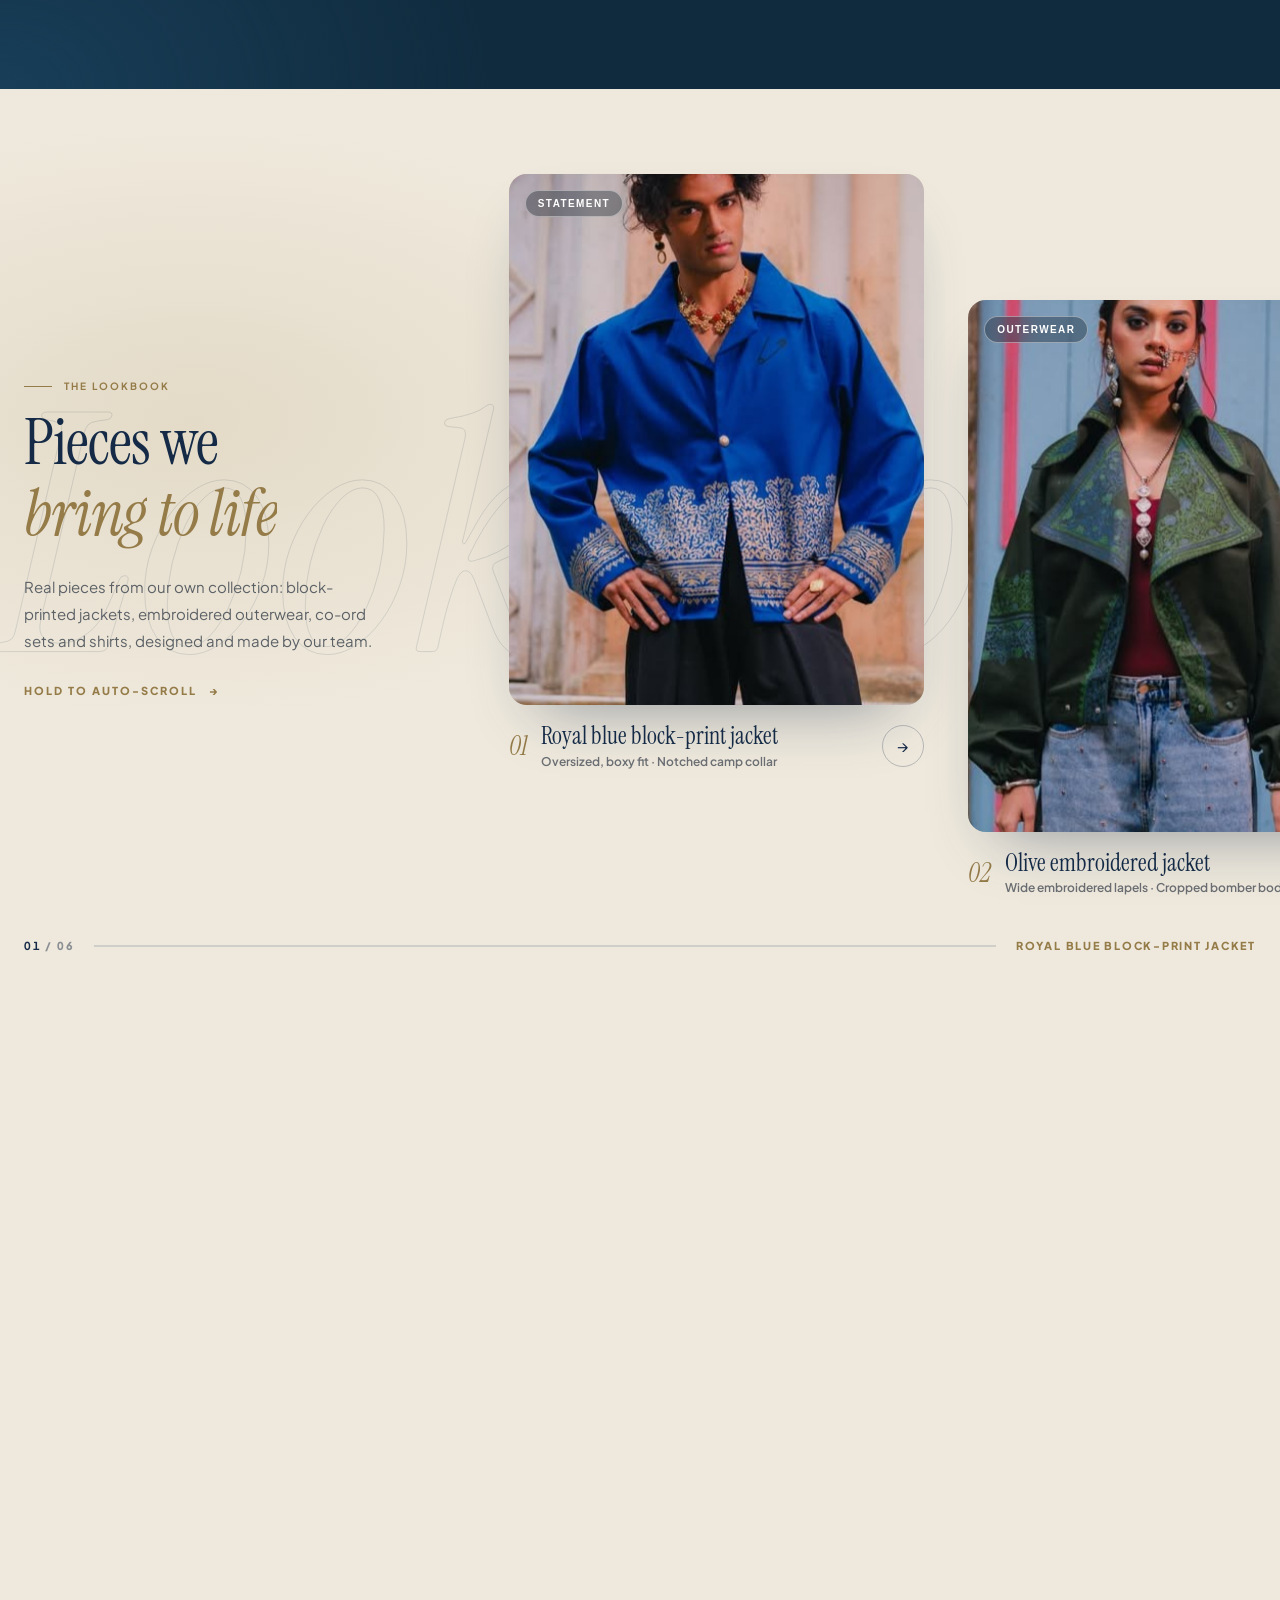
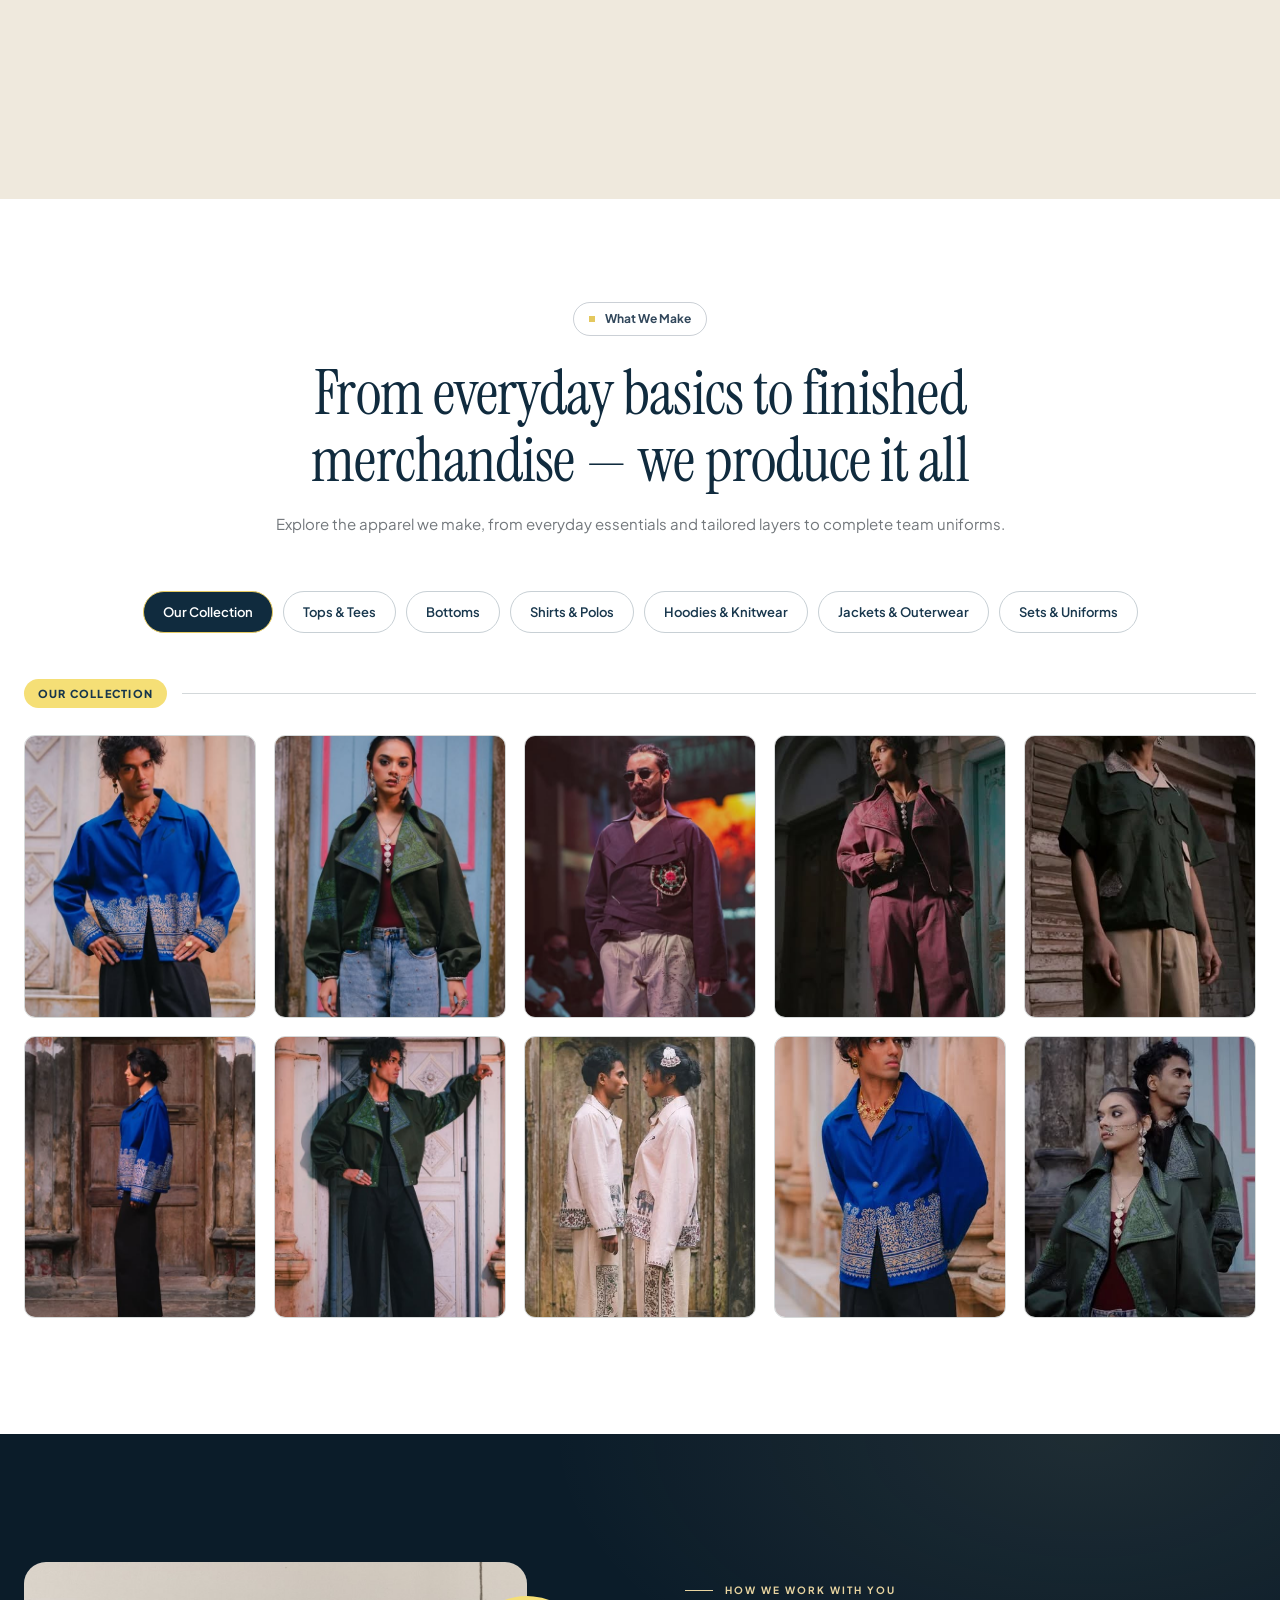
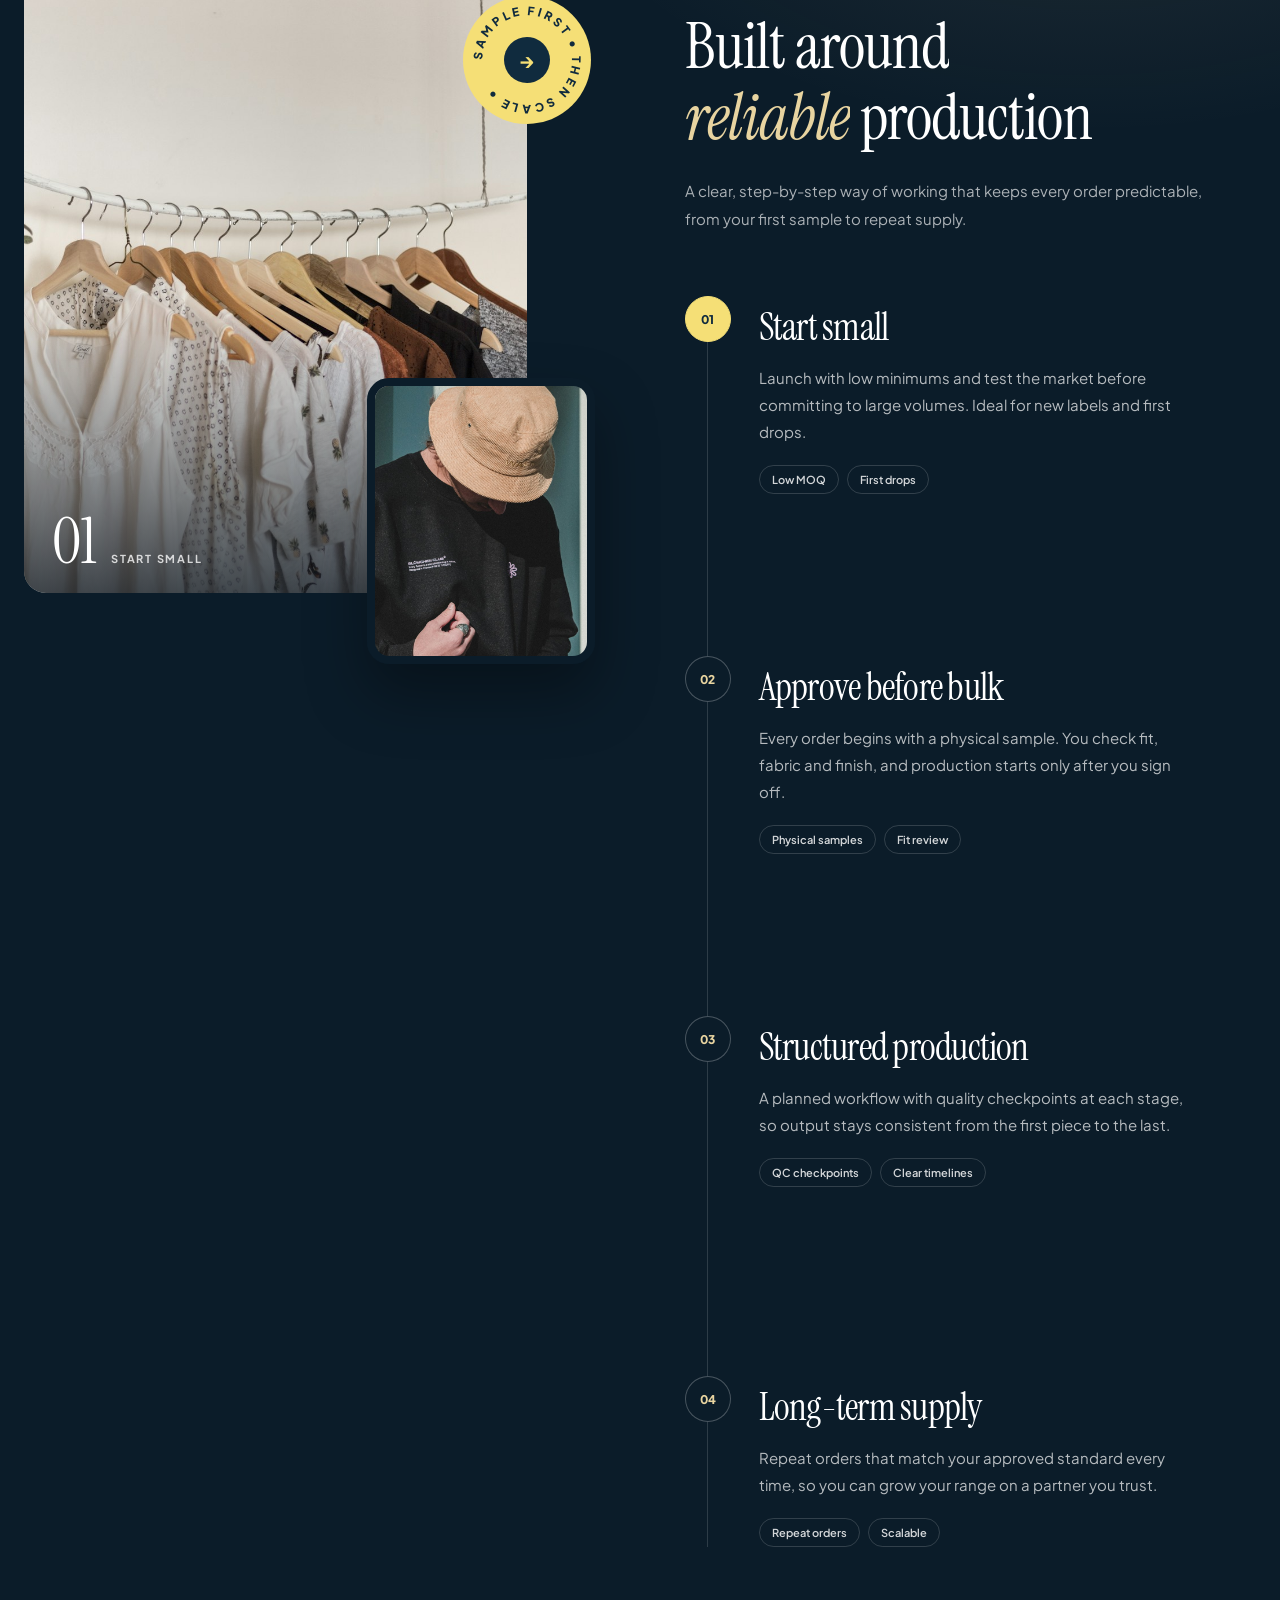
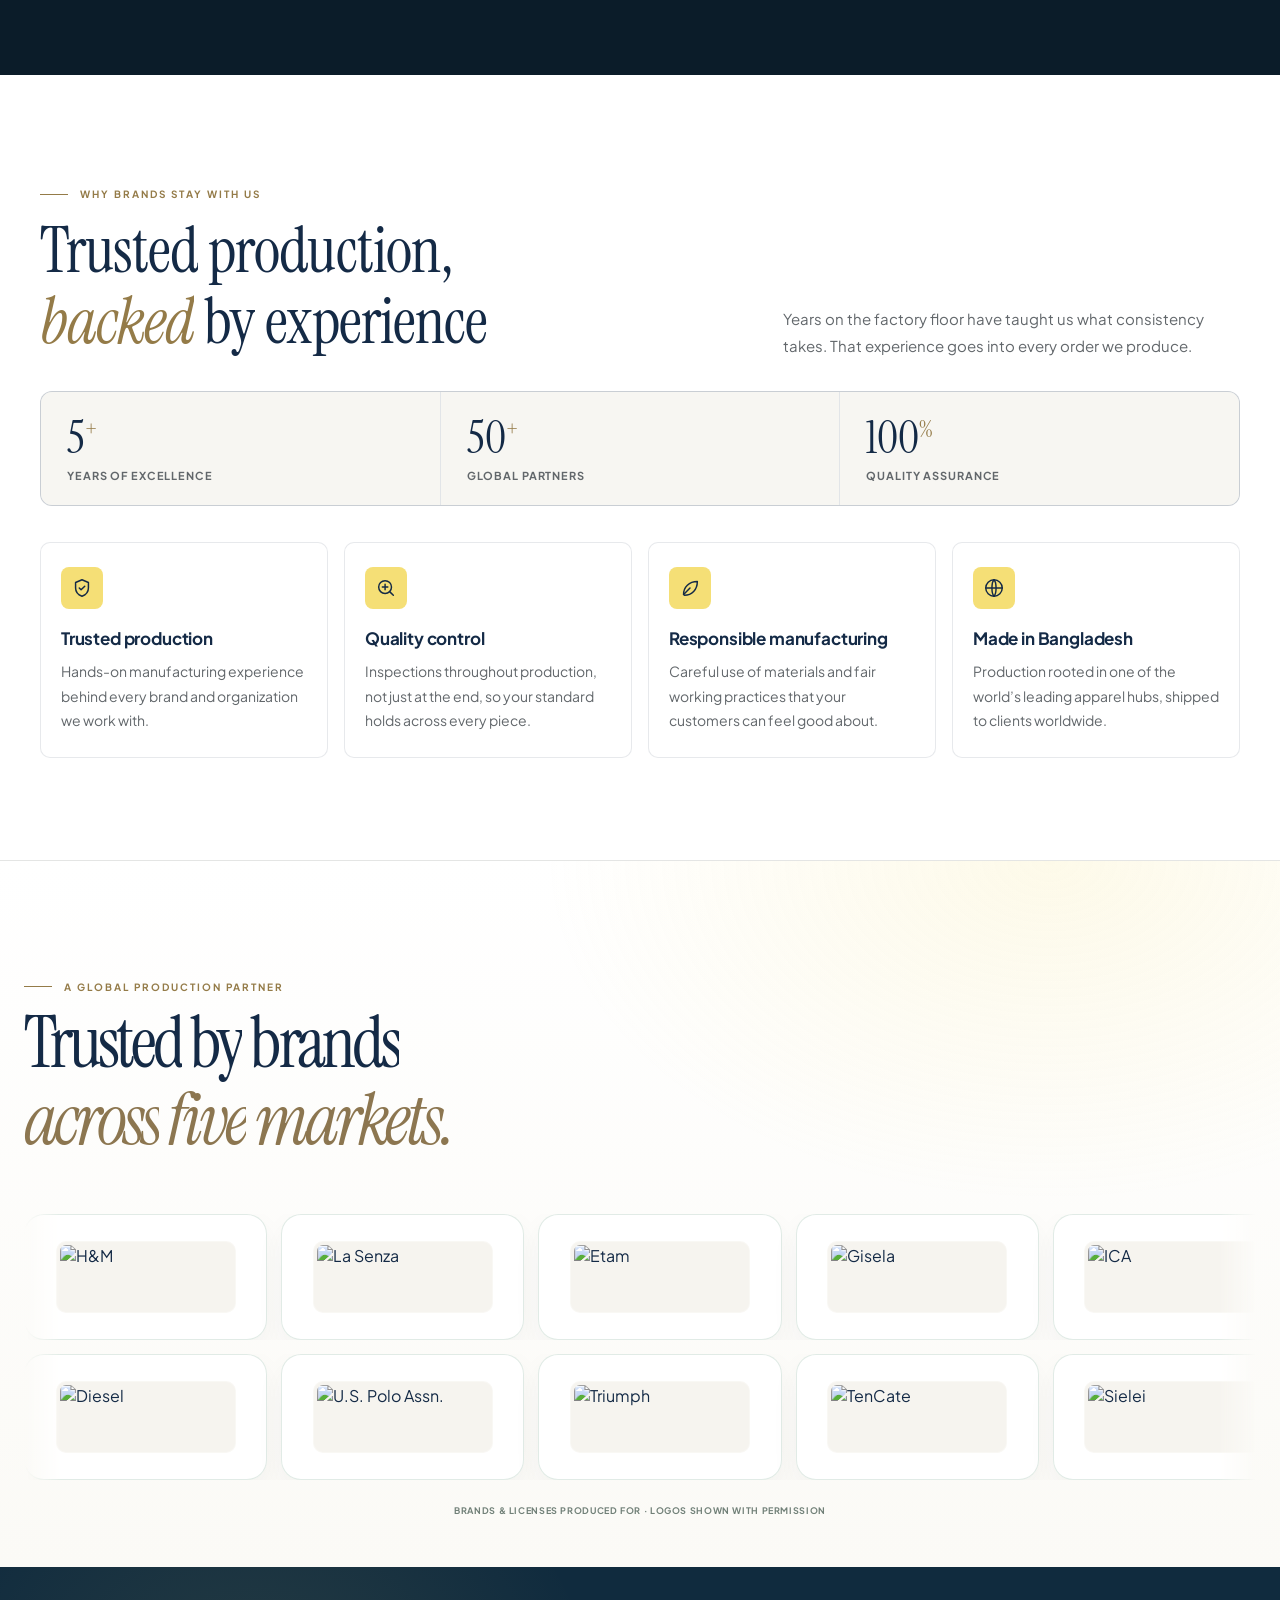
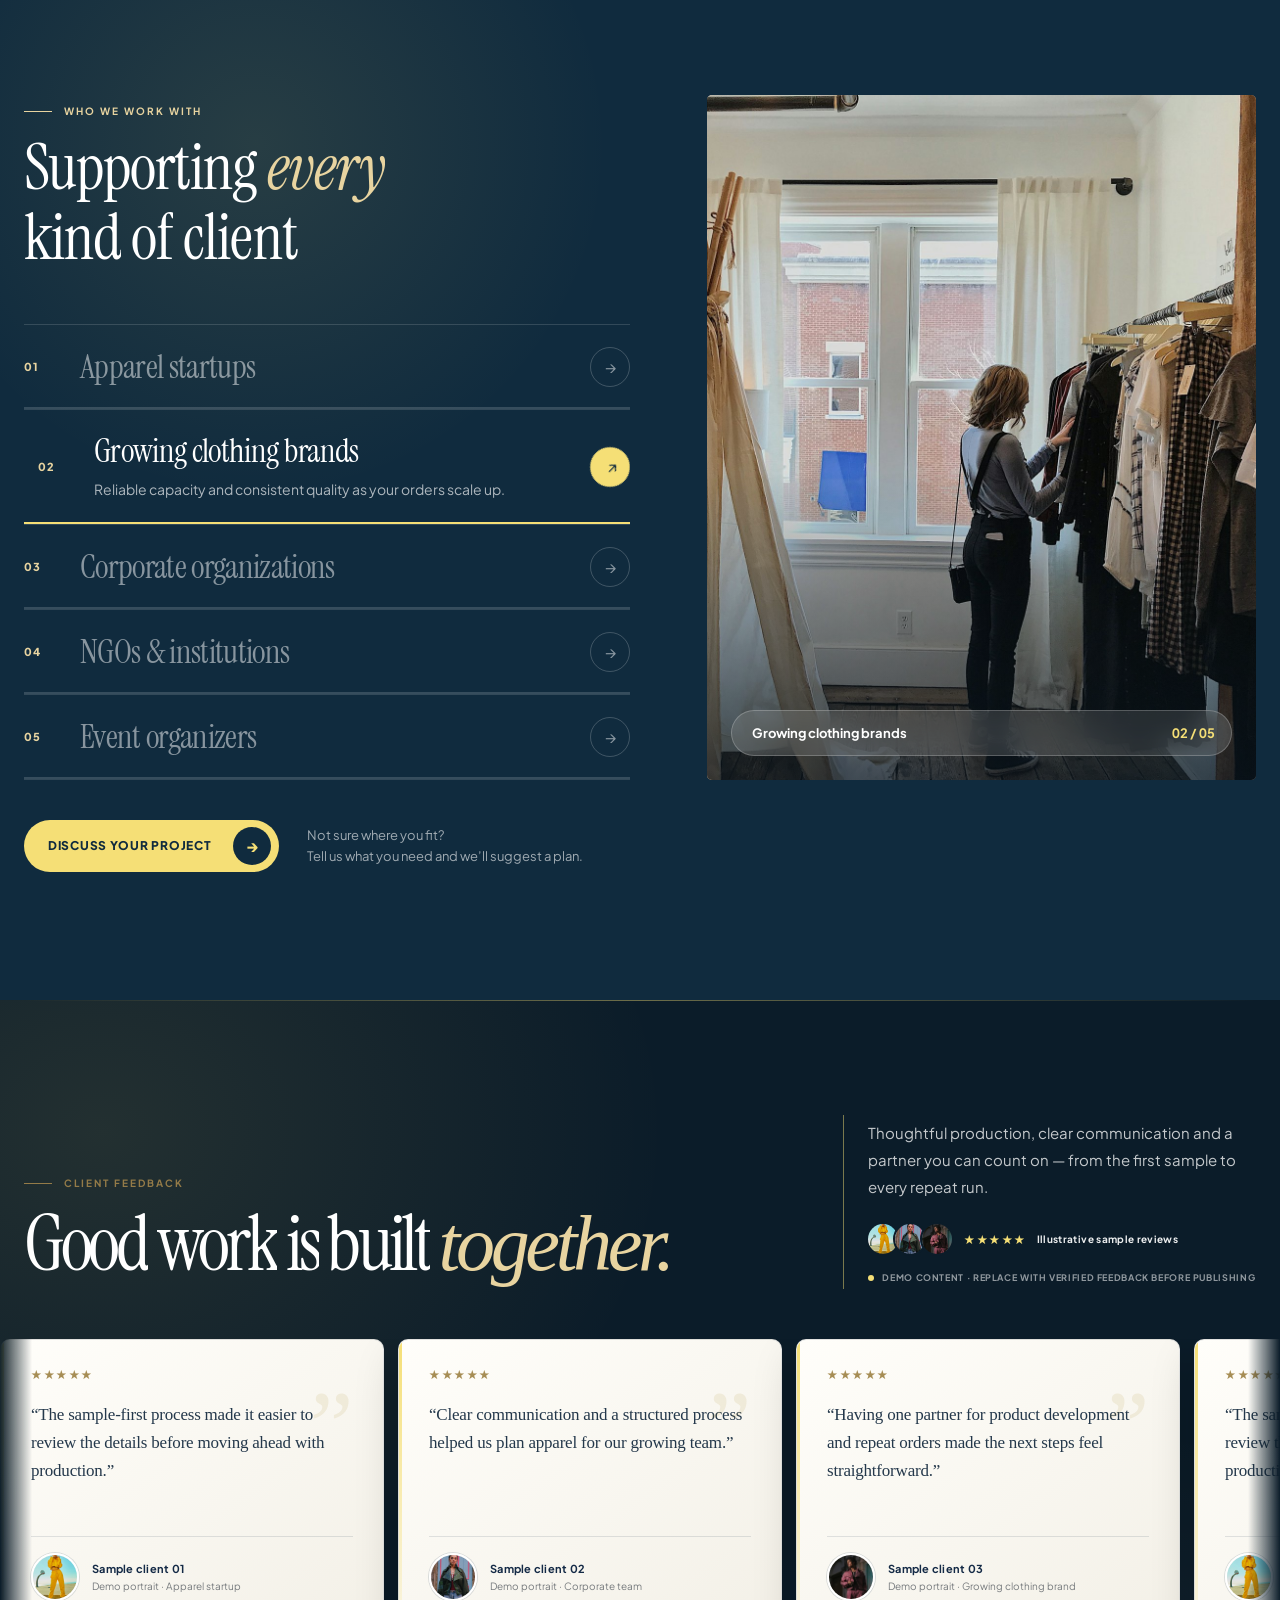
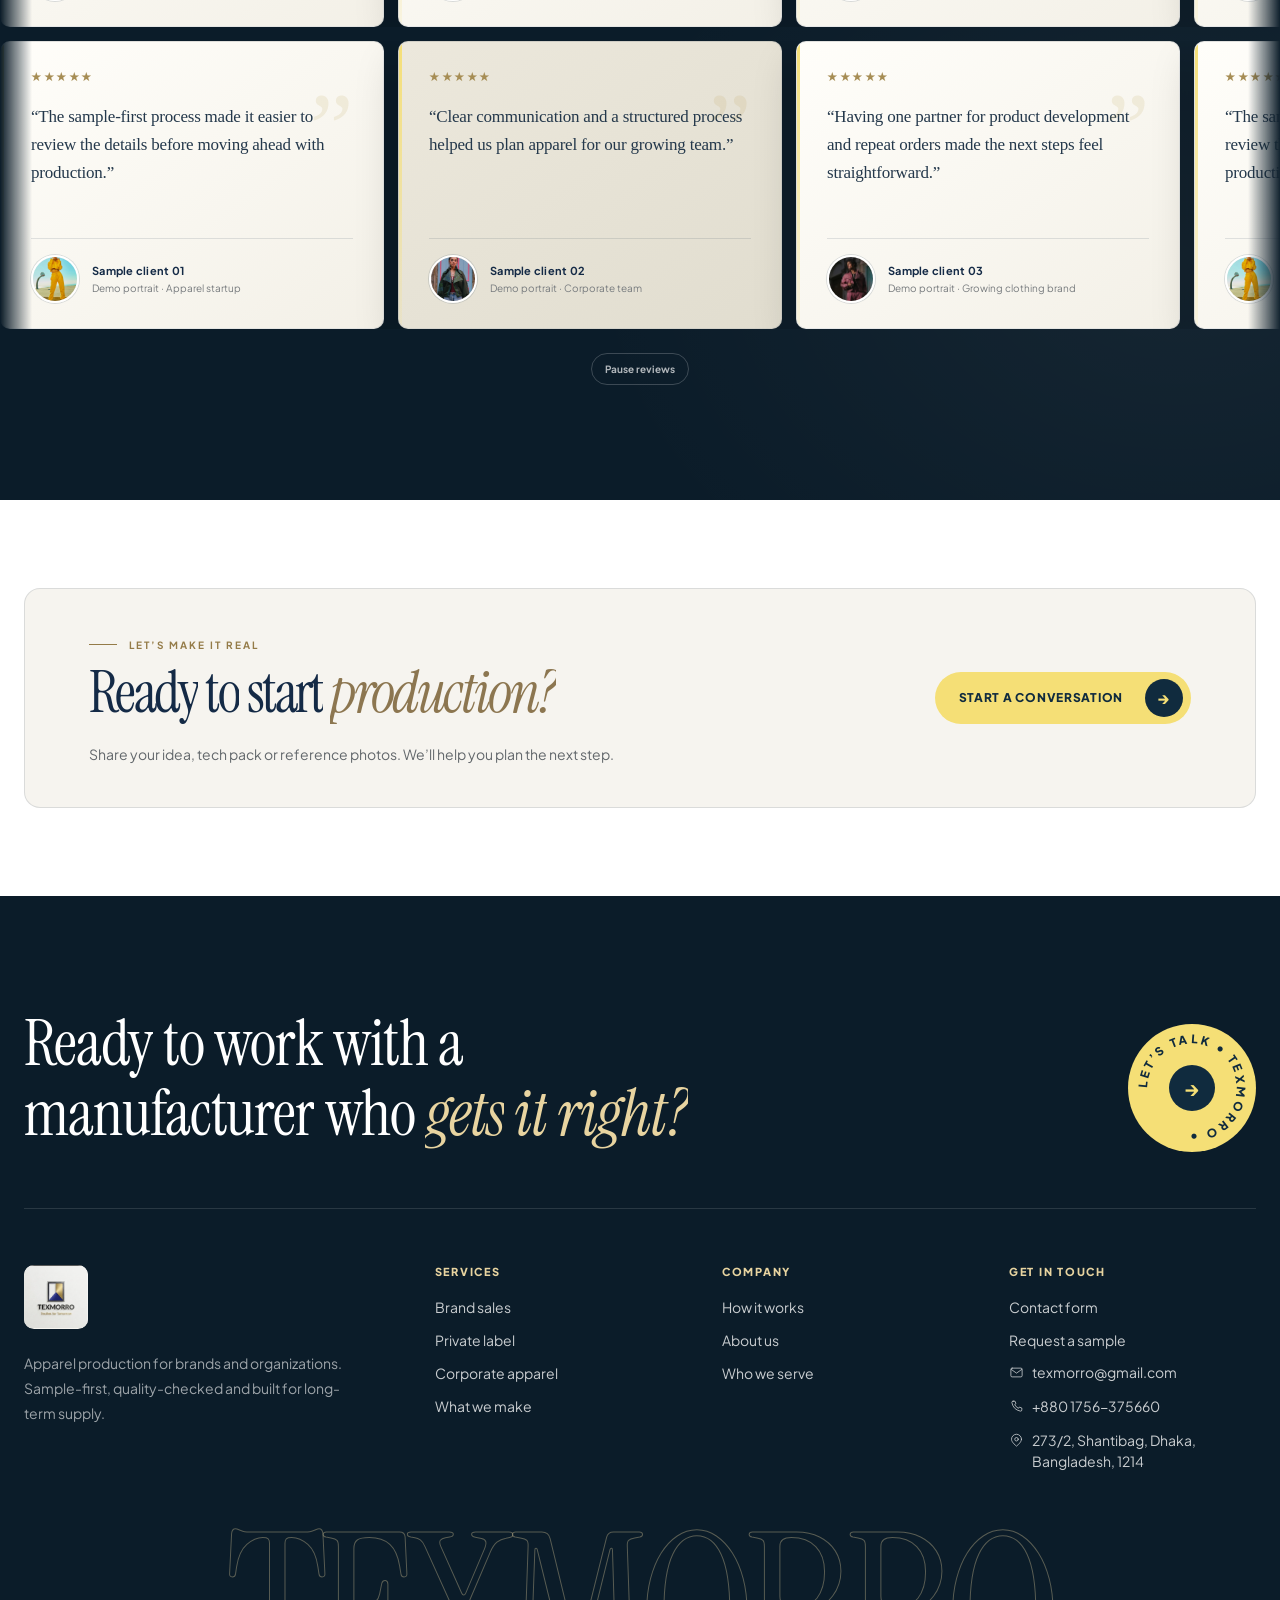
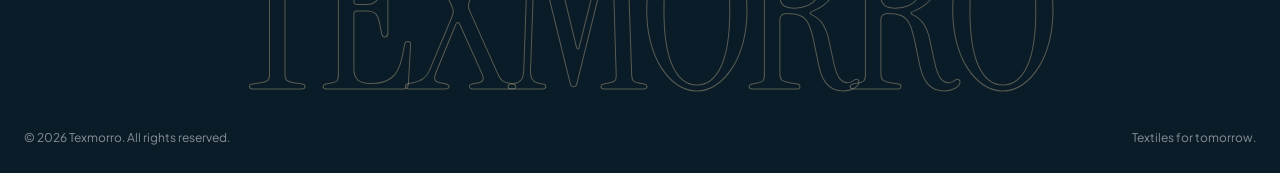
==== commit e11f4466: "aded my code" ====
--- a/index.html
+++ b/index.html
@@ -41,26 +41,53 @@
   </header>
 
   <main>
-    <!-- Hero photos: Texmorro collection (realImg) -->
+    <!-- Hero photos: the manufacturing process, one step per slide, in order.
+         data-title / data-lead replace the headline and paragraph on each slide. -->
     <section class="hero" id="hero" aria-labelledby="banner-title">
       <div class="hero-slides" aria-hidden="true">
-        <img class="is-active" src="images/hero/wide-designer-studio.jpg" alt="" data-label="Studio craftsmanship" fetchpriority="high">
-        <img src="images/hero/wide-atelier-fitting.jpg" alt="" data-label="Atelier fitting">
-        <img src="images/hero/wide-sewing.jpg" alt="" data-label="Precision sewing">
-        <img src="images/hero/real-royal-blue.jpg" alt="" data-label="Royal blue block-print">
-        <img src="images/hero/real-olive-jacket.jpg" alt="" data-label="Olive embroidered jacket">
-        <img src="images/hero/real-tailoring.jpg" alt="" data-label="Runway &amp; co-ords">
-        <img class="pos-mid" src="images/hero/hero-designer-studio.jpg" alt="" data-label="Designer studio">
-        <img class="pos-face-right" src="images/hero/hero-dressmaker-cutting.jpg" alt="" data-label="Dressmaker cutting">
+        <img class="is-active" src="images/hero/wide-designer-studio.jpg" alt="" fetchpriority="high"
+          data-label="Design &amp; sketch"
+          data-title="Every garment starts as a <em>sketch</em>"
+          data-lead="Our designers turn your idea, mood board or tech pack into clear sketches and specs, ready for development.">
+        <img src="images/services/pattern-cutting-sampling.jpg" alt=""
+          data-label="Pattern making"
+          data-title="Patterns drafted to your <em>exact fit</em>"
+          data-lead="Each style is drafted and graded into a full set of paper patterns, so every size fits the way you planned.">
+        <img class="pos-face-right" src="images/hero/hero-dressmaker-cutting.jpg" alt=""
+          data-label="Fabric cutting"
+          data-title="Fabric cut with <em>precision</em>"
+          data-lead="Patterns are laid on your chosen fabric and cut carefully, keeping every panel consistent and waste low.">
+        <img src="images/hero/wide-sewing.jpg" alt=""
+          data-label="Sewing"
+          data-title="Stitched by <em>skilled</em> hands"
+          data-lead="Experienced operators assemble each garment seam by seam, with the right machine and thread for every fabric.">
+        <img src="images/hero/wide-atelier-fitting.jpg" alt=""
+          data-label="Sample fitting"
+          data-title="Fitted &amp; approved <em>before bulk</em>"
+          data-lead="We fit the sample, refine the details and send it to you for approval before production begins.">
+        <img src="images/services/garment-factory-floor.jpg" alt=""
+          data-label="Bulk production"
+          data-title="Bulk production <em>at scale</em>"
+          data-lead="Once you approve, our lines produce your order in volume, with quality checks at every stage.">
+        <img class="pos-mid" src="images/services/private-label-hang-tag.jpg" alt=""
+          data-label="Finishing &amp; labels"
+          data-title="Finished with <em>your label</em>"
+          data-lead="Every piece is inspected, pressed and finished with your own labels and hang tags, then packed to ship.">
+        <img src="images/hero/real-olive-jacket.jpg" alt=""
+          data-label="Ready for your brand"
+          data-title="Fashion <em>designed</em> &amp; made for your brand"
+          data-lead="From the first sketch to the final stitch, TEXMORRO designs, samples and manufactures jackets, co-ords, shirts and dresses for fashion brands and organizations.">
       </div>
       <div class="hero-shade" aria-hidden="true"></div>
 
       <div class="hero-center">
         <span class="tx-kicker hero-kicker reveal">Fashion design &amp; apparel manufacturing &middot; Bangladesh</span>
-        <h1 class="hero-title split-words" id="banner-title">Fashion <em>designed</em> &amp; made for your brand</h1>
-        <p class="hero-lead reveal" style="--d: 350ms">
-          From the first sketch to the final stitch, TEXMORRO designs, samples and manufactures jackets, co-ords, shirts and dresses for fashion brands and organizations.
-        </p>
+        <div class="hero-copy" id="hero-copy">
+          <h1 class="hero-title split-words" id="banner-title">Every garment starts as a <em>sketch</em></h1>
+          <p class="hero-lead reveal" style="--d: 350ms">
+            Our designers turn your idea, mood board or tech pack into clear sketches and specs, ready for development.
+          </p>
+        </div>
         <div class="hero-actions reveal" style="--d: 500ms">
           <a class="tx-btn" href="custom-order.html">Start with a sample <span aria-hidden="true">&rarr;</span></a>
           <a class="tx-btn is-ghost" href="#services-heading">Our services <span aria-hidden="true">&rarr;</span></a>
@@ -74,7 +101,7 @@
           <li><strong>Low</strong><span>MOQ to start</span></li>
         </ul>
         <div class="hero-dots" role="group" aria-label="Hero slides">
-          <span class="hero-dots-label"><b id="hero-slide-num">01</b> &middot; <span id="hero-slide-label">Studio craftsmanship</span></span>
+          <span class="hero-dots-label">Step <b id="hero-slide-num">01</b> / <span id="hero-slide-total">08</span> &middot; <span id="hero-slide-label">Design &amp; sketch</span></span>
           <div class="hero-dots-bars" id="hero-dots"></div>
         </div>
       </div>
@@ -1188,14 +1215,35 @@
       const hero = document.querySelector("#hero");
       requestAnimationFrame(() => hero.classList.add("is-loaded"));
 
-      // Hero: full-width slideshow, changes every 3 seconds
-      const SLIDE_MS = 3000;
+      // Hero: manufacturing process slideshow, one step every 5 seconds.
+      // Each slide's data-title / data-lead replace the headline and paragraph.
+      const SLIDE_MS = 5000;
+      const SWAP_MS = 380;
       const slides = [...hero.querySelectorAll(".hero-slides img")];
       const slideNum = document.querySelector("#hero-slide-num");
       const slideLabel = document.querySelector("#hero-slide-label");
       const dotsWrap = document.querySelector("#hero-dots");
+      const copy = document.querySelector("#hero-copy");
+      const title = document.querySelector("#banner-title");
+      const lead = copy.querySelector(".hero-lead");
       hero.style.setProperty("--hero-ms", `${SLIDE_MS}ms`);
+      document.querySelector("#hero-slide-total").textContent = String(slides.length).padStart(2, "0");
       let slide = 0;
+      let started = false;
+
+      // Fade the text out, swap it, fade back in (in step with the image crossfade)
+      let swapTimer = 0;
+      const showText = (img) => {
+        const apply = () => {
+          title.innerHTML = img.dataset.title;
+          lead.textContent = img.dataset.lead;
+          copy.classList.remove("is-swapping");
+        };
+        clearTimeout(swapTimer);
+        if (reduceMotion) return apply();
+        copy.classList.add("is-swapping");
+        swapTimer = setTimeout(apply, SWAP_MS);
+      };
 
       const dots = slides.map((img, i) => {
         const dot = document.createElement("button");
@@ -1214,6 +1262,9 @@
         slides[slide].classList.add("is-active");
         slideNum.textContent = String(slide + 1).padStart(2, "0");
         slideLabel.textContent = slides[slide].dataset.label;
+        // First slide's text is already in the HTML (and animates in on load)
+        if (started) showText(slides[slide]);
+        started = true;
         dots.forEach((dot, i) => {
           dot.classList.toggle("is-done", i < slide);
           dot.classList.remove("is-current");
@@ -1223,18 +1274,53 @@
           const current = dots[slide];
           void current.offsetWidth;
           current.classList.add("is-current");
-          schedule();
+          if (paused) remaining = SLIDE_MS;
+          else schedule(SLIDE_MS);
         } else {
           dots[slide].classList.add("is-done");
         }
       }
 
-      // Timer drives the slides (reliable 3s cadence); CSS bar is visual only
+      // Timer drives the slides; CSS bar is visual only
       let timer = 0;
-      const schedule = () => {
+      let startedAt = 0;
+      let remaining = SLIDE_MS;
+      let paused = false;
+      const schedule = (ms) => {
         clearTimeout(timer);
-        timer = setTimeout(() => goTo(slide + 1), SLIDE_MS);
-      };
+        remaining = ms;
+        startedAt = performance.now();
+        timer = setTimeout(() => goTo(slide + 1), ms);
+      };
+
+      // Pause while the visitor reads (hover) or uses the keyboard inside the hero
+      const pause = () => {
+        if (paused || reduceMotion) return;
+        paused = true;
+        clearTimeout(timer);
+        remaining = Math.max(0, remaining - (performance.now() - startedAt));
+        hero.classList.add("is-paused");
+      };
+      const resume = () => {
+        if (!paused) return;
+        paused = false;
+        hero.classList.remove("is-paused");
+        schedule(remaining);
+      };
+      const keyboardFocusIn = () => hero.querySelector(":focus-visible") !== null;
+      const hoverZones = [copy, document.querySelector(".hero-dots")];
+      hoverZones.forEach((zone) => {
+        zone.addEventListener("mouseenter", pause);
+        zone.addEventListener("mouseleave", () => {
+          if (!keyboardFocusIn()) resume();
+        });
+      });
+      hero.addEventListener("focusin", (e) => {
+        if (e.target.matches(":focus-visible")) pause();
+      });
+      hero.addEventListener("focusout", (e) => {
+        if (!hero.contains(e.relatedTarget) && !hoverZones.some((zone) => zone.matches(":hover"))) resume();
+      });
 
       // Preload the other slides after the first paint so changes are instant
       window.addEventListener("load", () => slides.slice(1).forEach((img) => img.decode && img.decode().catch(() => {})));
--- a/site.css
+++ b/site.css
@@ -3226,7 +3226,7 @@
       object-position: center 30%;
       opacity: 0;
       transform: scale(1.12);
-      transition: opacity 1200ms ease, transform 4800ms linear;
+      transition: opacity 1200ms ease, transform 5200ms linear;
     }
 
     /* Framing safety: keep the subject visible when cover crops the slide
@@ -3271,6 +3271,16 @@
       height: 1px;
       background: currentColor;
       content: "";
+    }
+
+    /* Headline + paragraph change with each process step */
+    .hero-copy {
+      transition: opacity 380ms ease, transform 380ms ease;
+    }
+
+    .hero-copy.is-swapping {
+      opacity: 0;
+      transform: translateY(14px);
     }
 
     .hero-title {
@@ -3284,6 +3294,18 @@
       text-wrap: balance;
     }
 
+    /* Reserve two lines for the headline and three for the paragraph
+       so the buttons don't jump when the step text changes */
+    @media (min-width: 761px) {
+      .hero-title {
+        min-height: 1.9em;
+      }
+
+      .hero-lead {
+        min-height: 5.25em;
+      }
+    }
+
     .hero-title em {
       color: var(--cream);
       font-style: italic;
@@ -3423,6 +3445,10 @@
 
     .hero-dot.is-current i {
       animation: hero-bar var(--hero-ms, 3000ms) linear forwards;
+    }
+
+    .hero.is-paused .hero-dot.is-current i {
+      animation-play-state: paused;
     }
 
     .hero-dot:focus-visible {
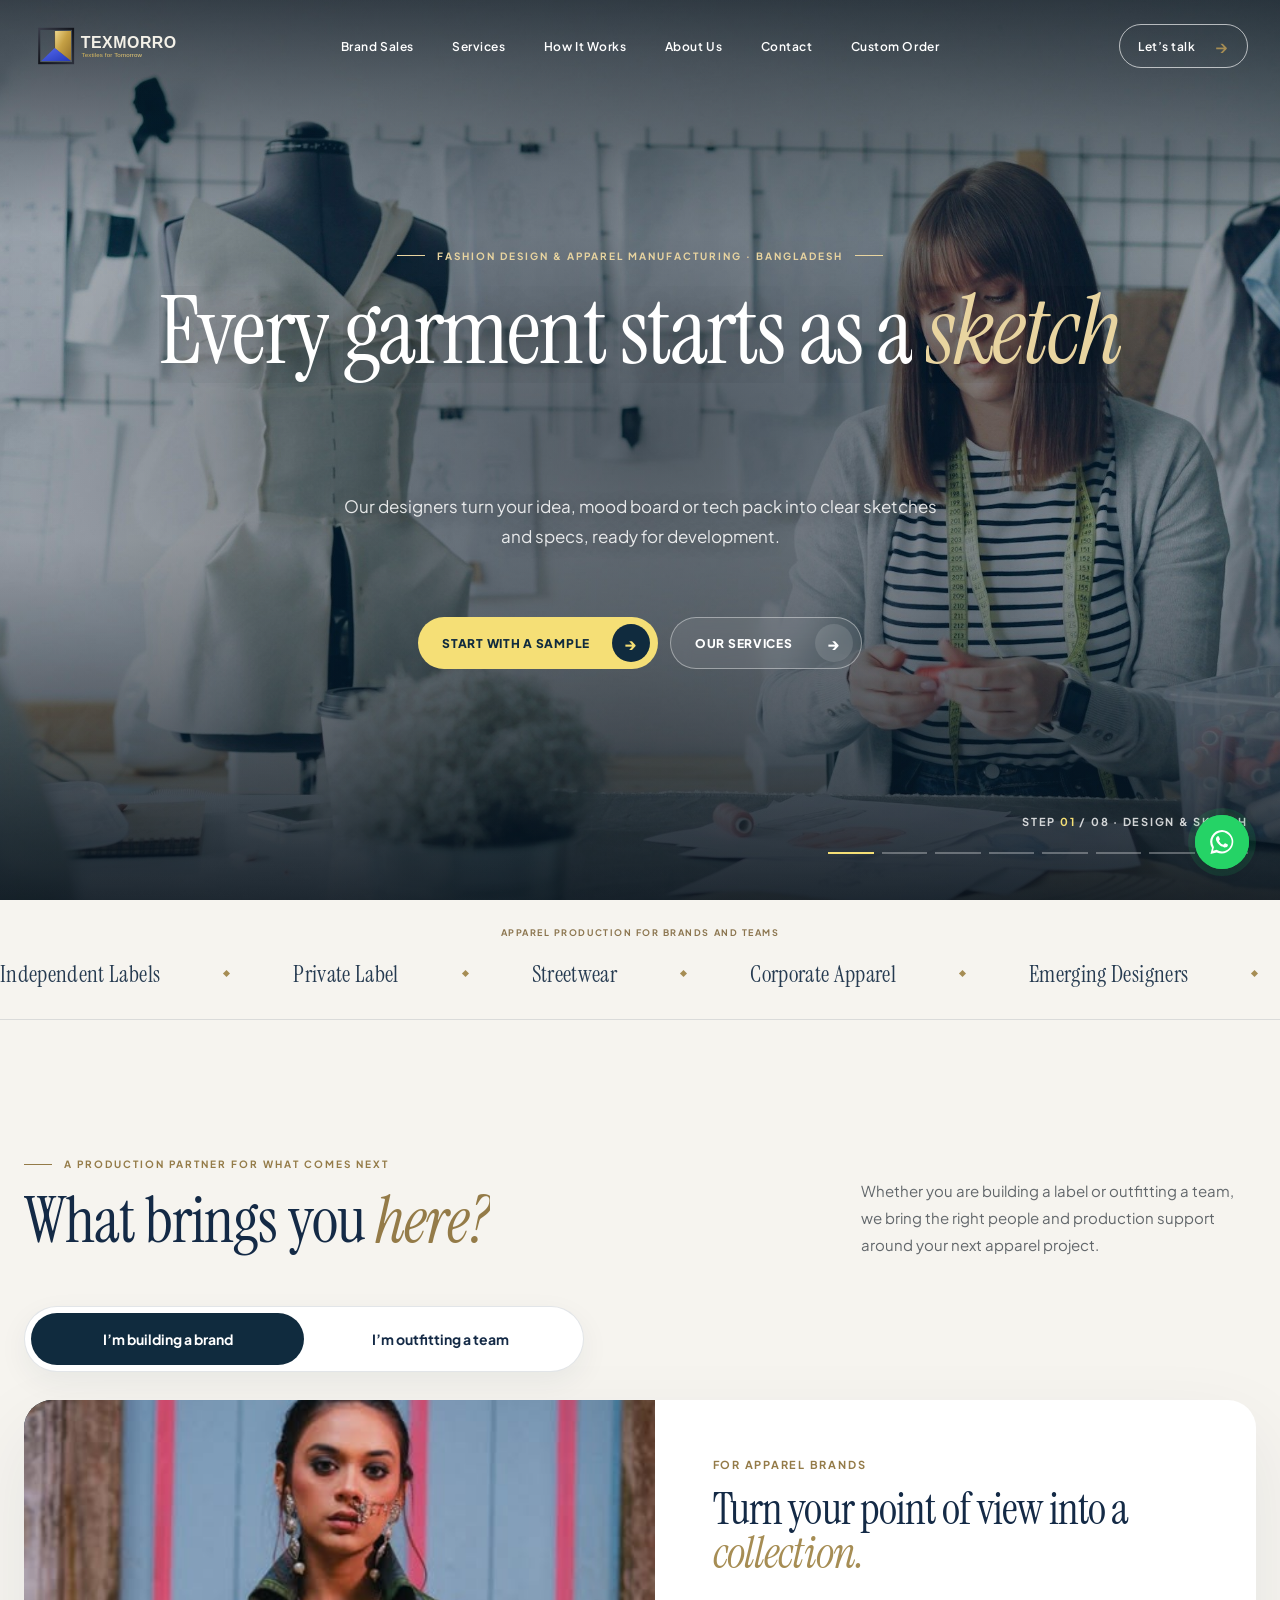
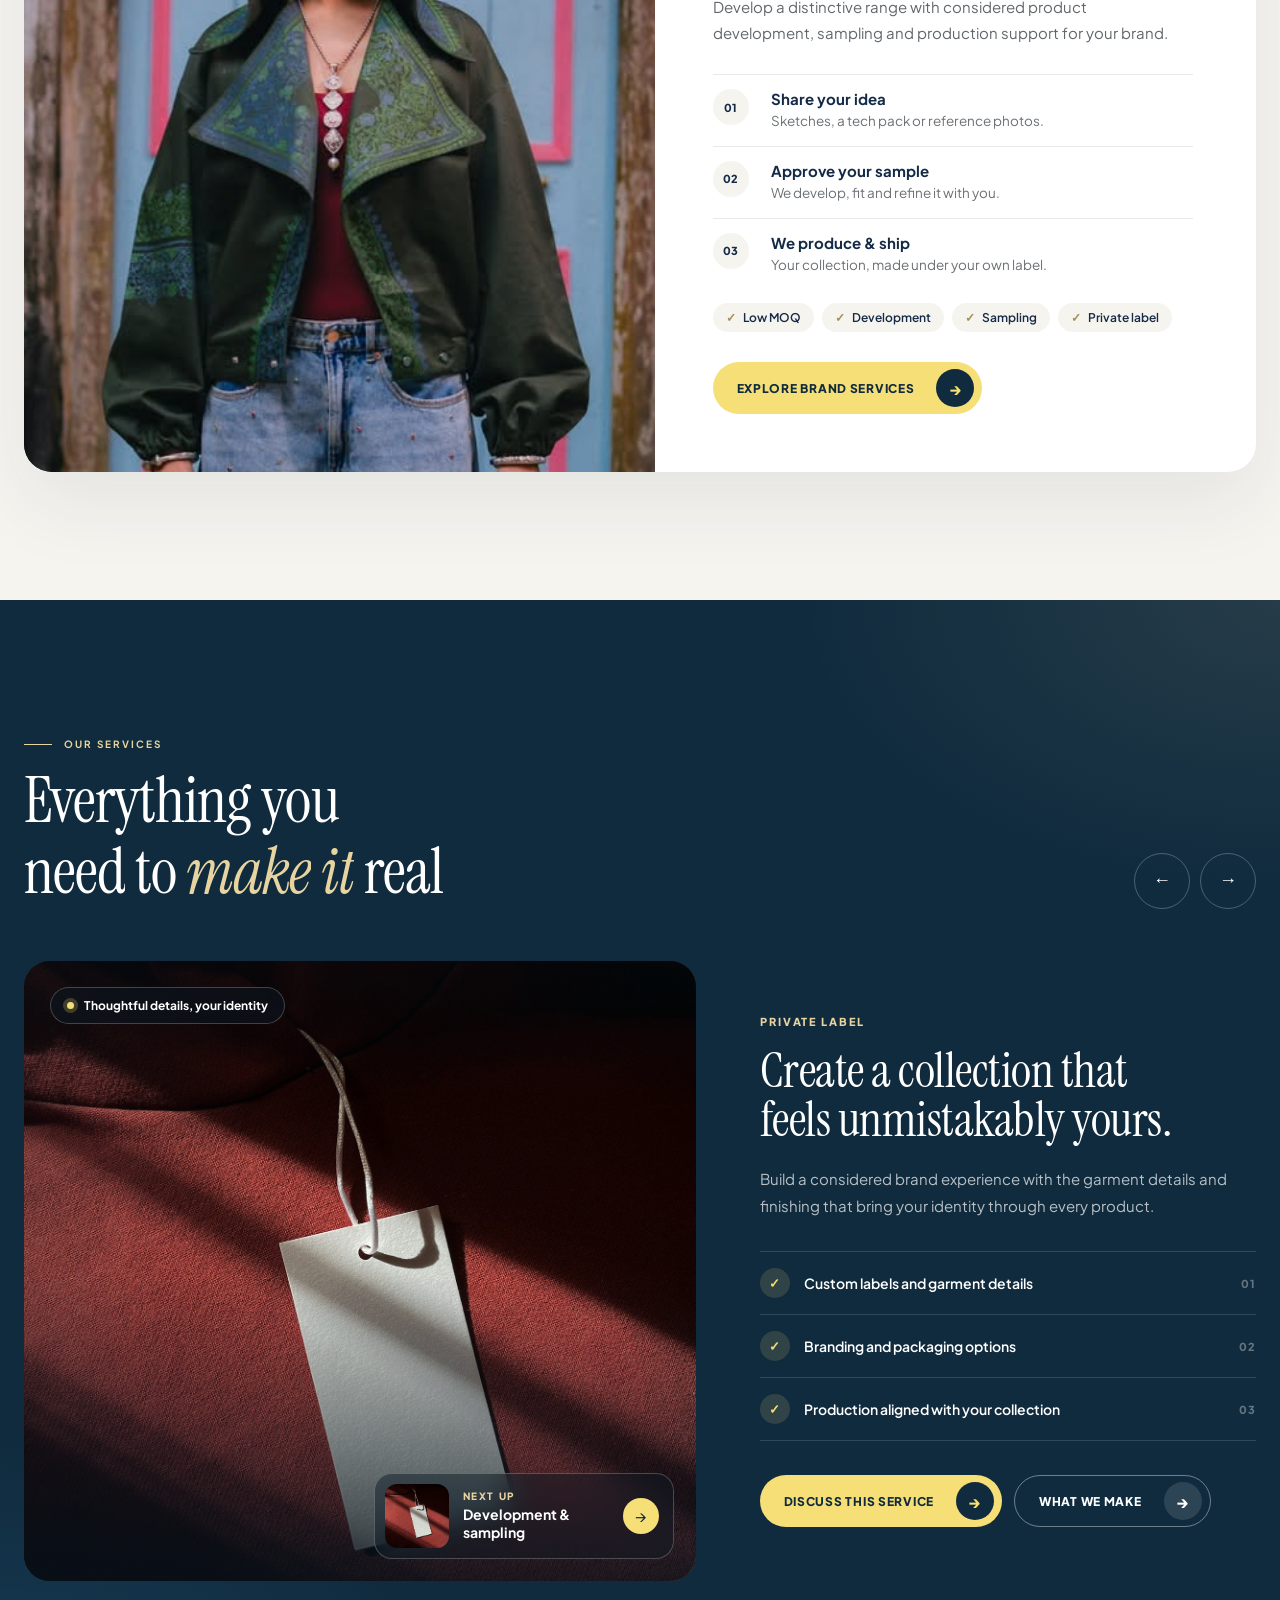
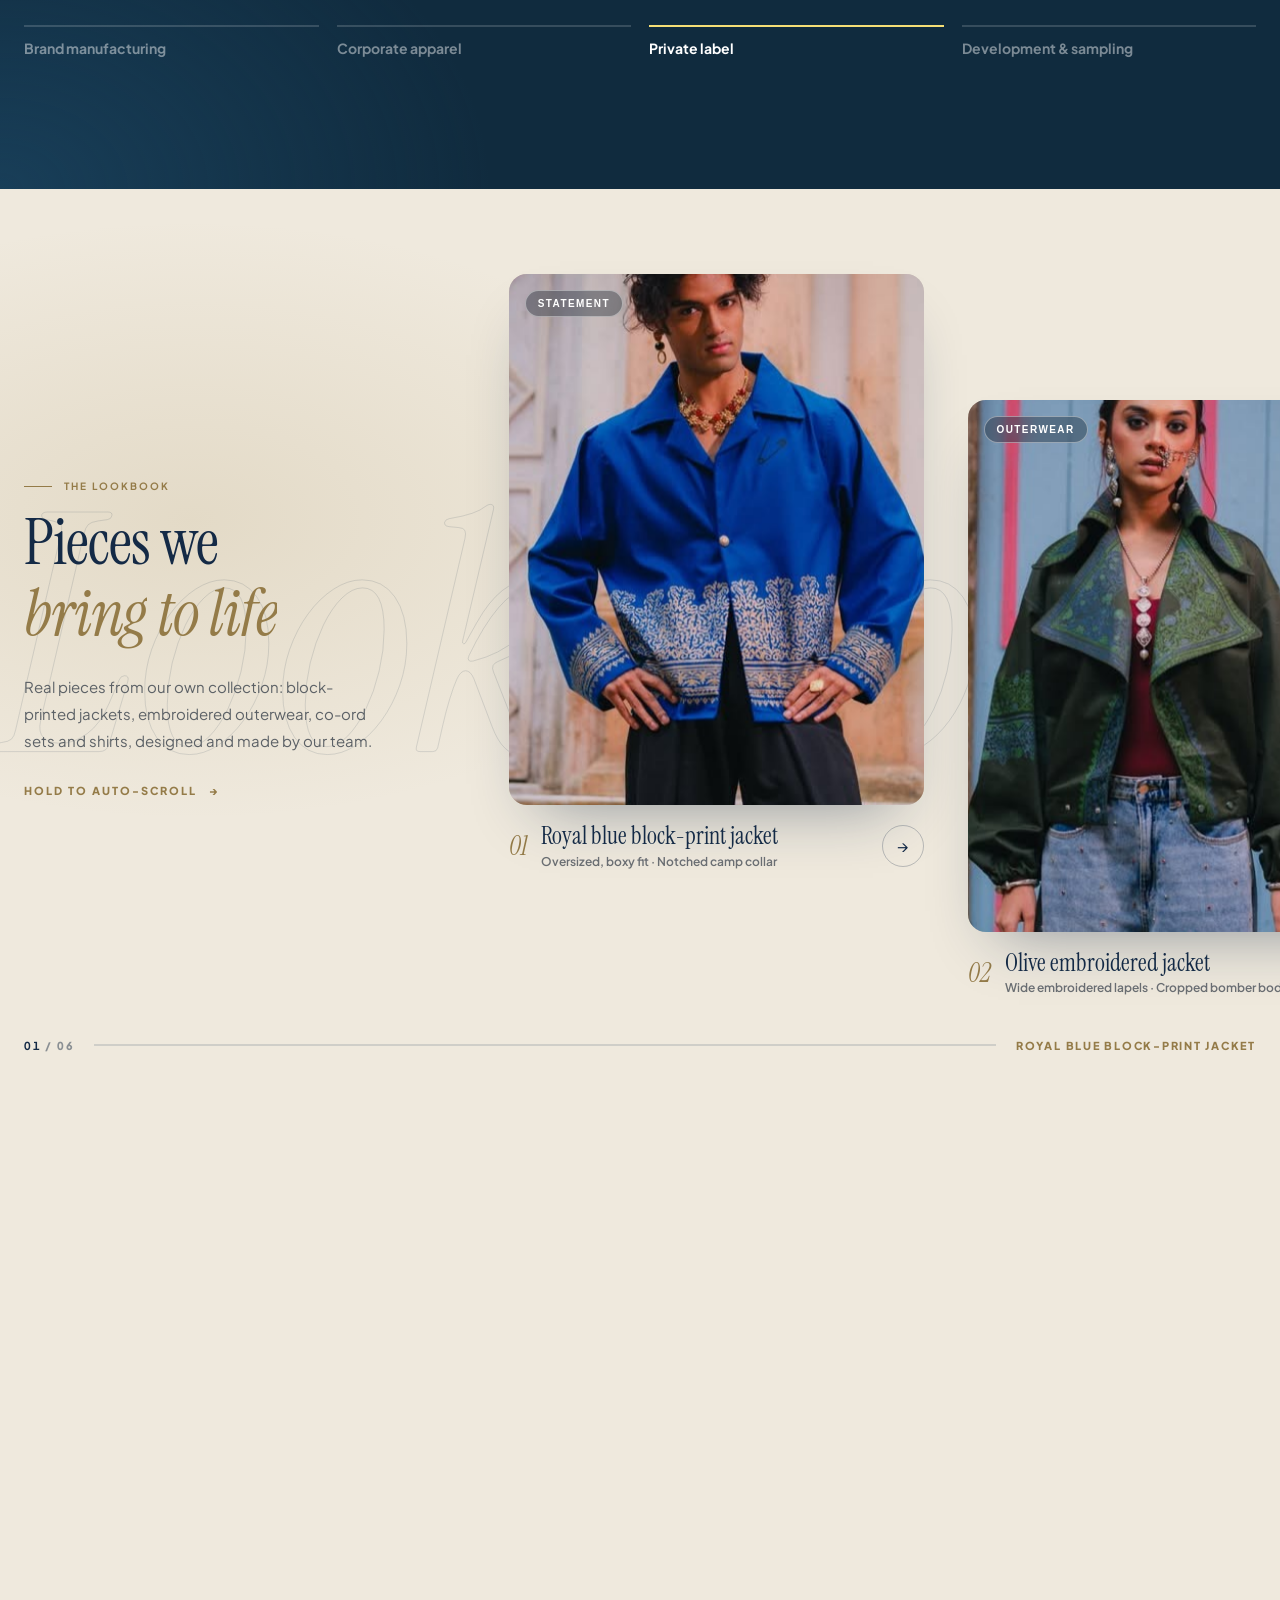
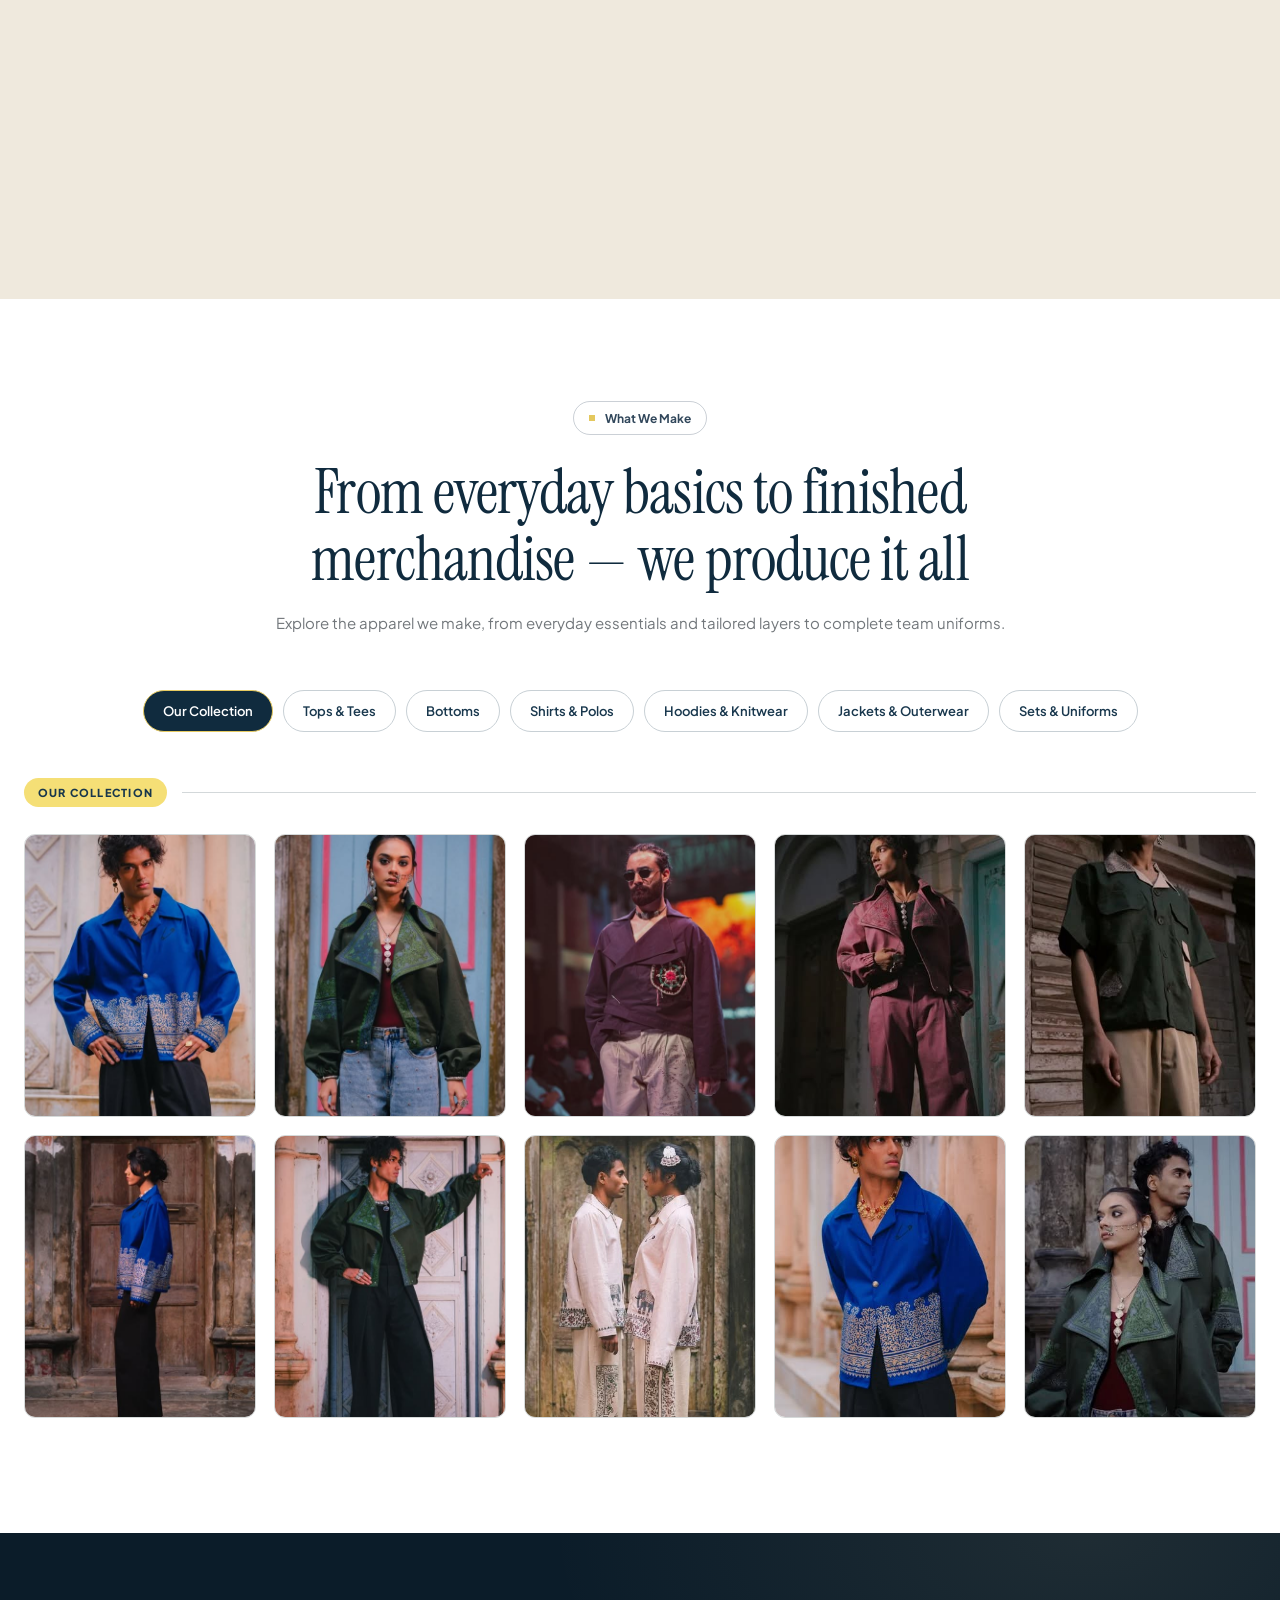
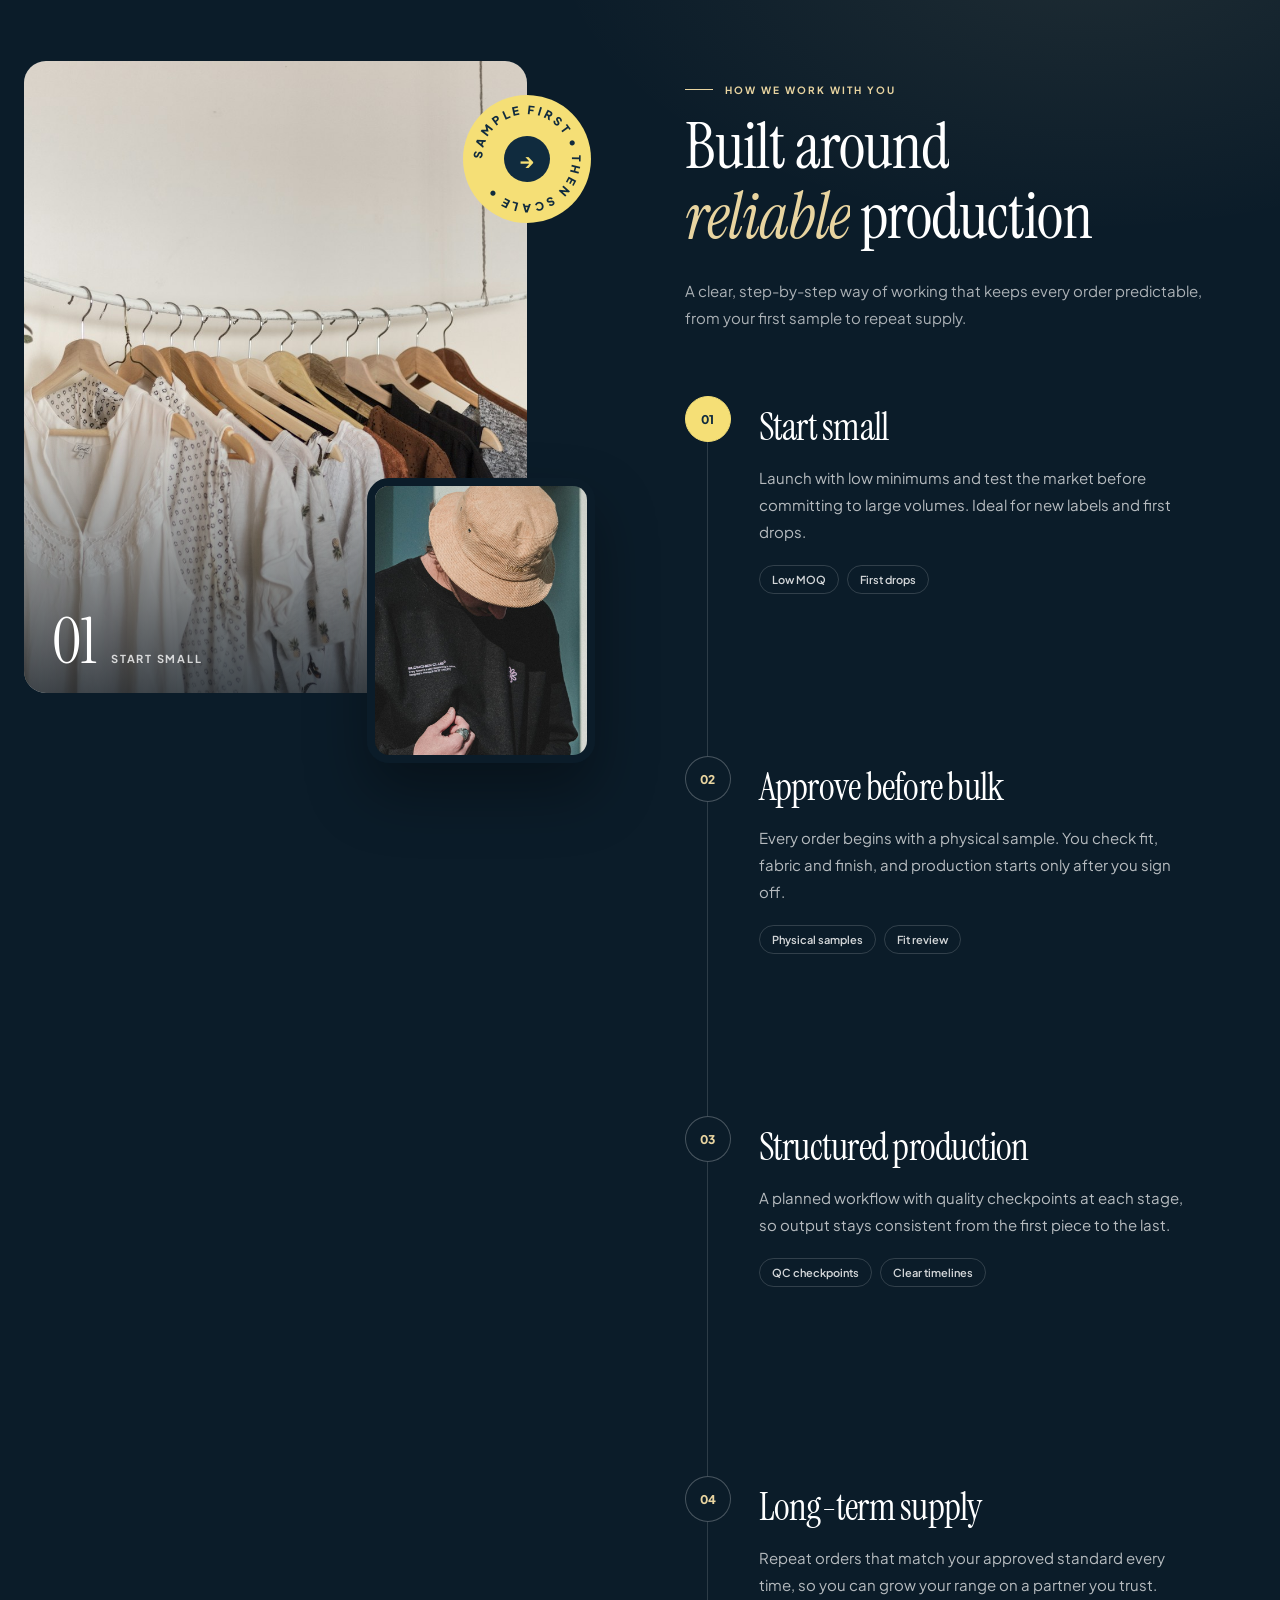
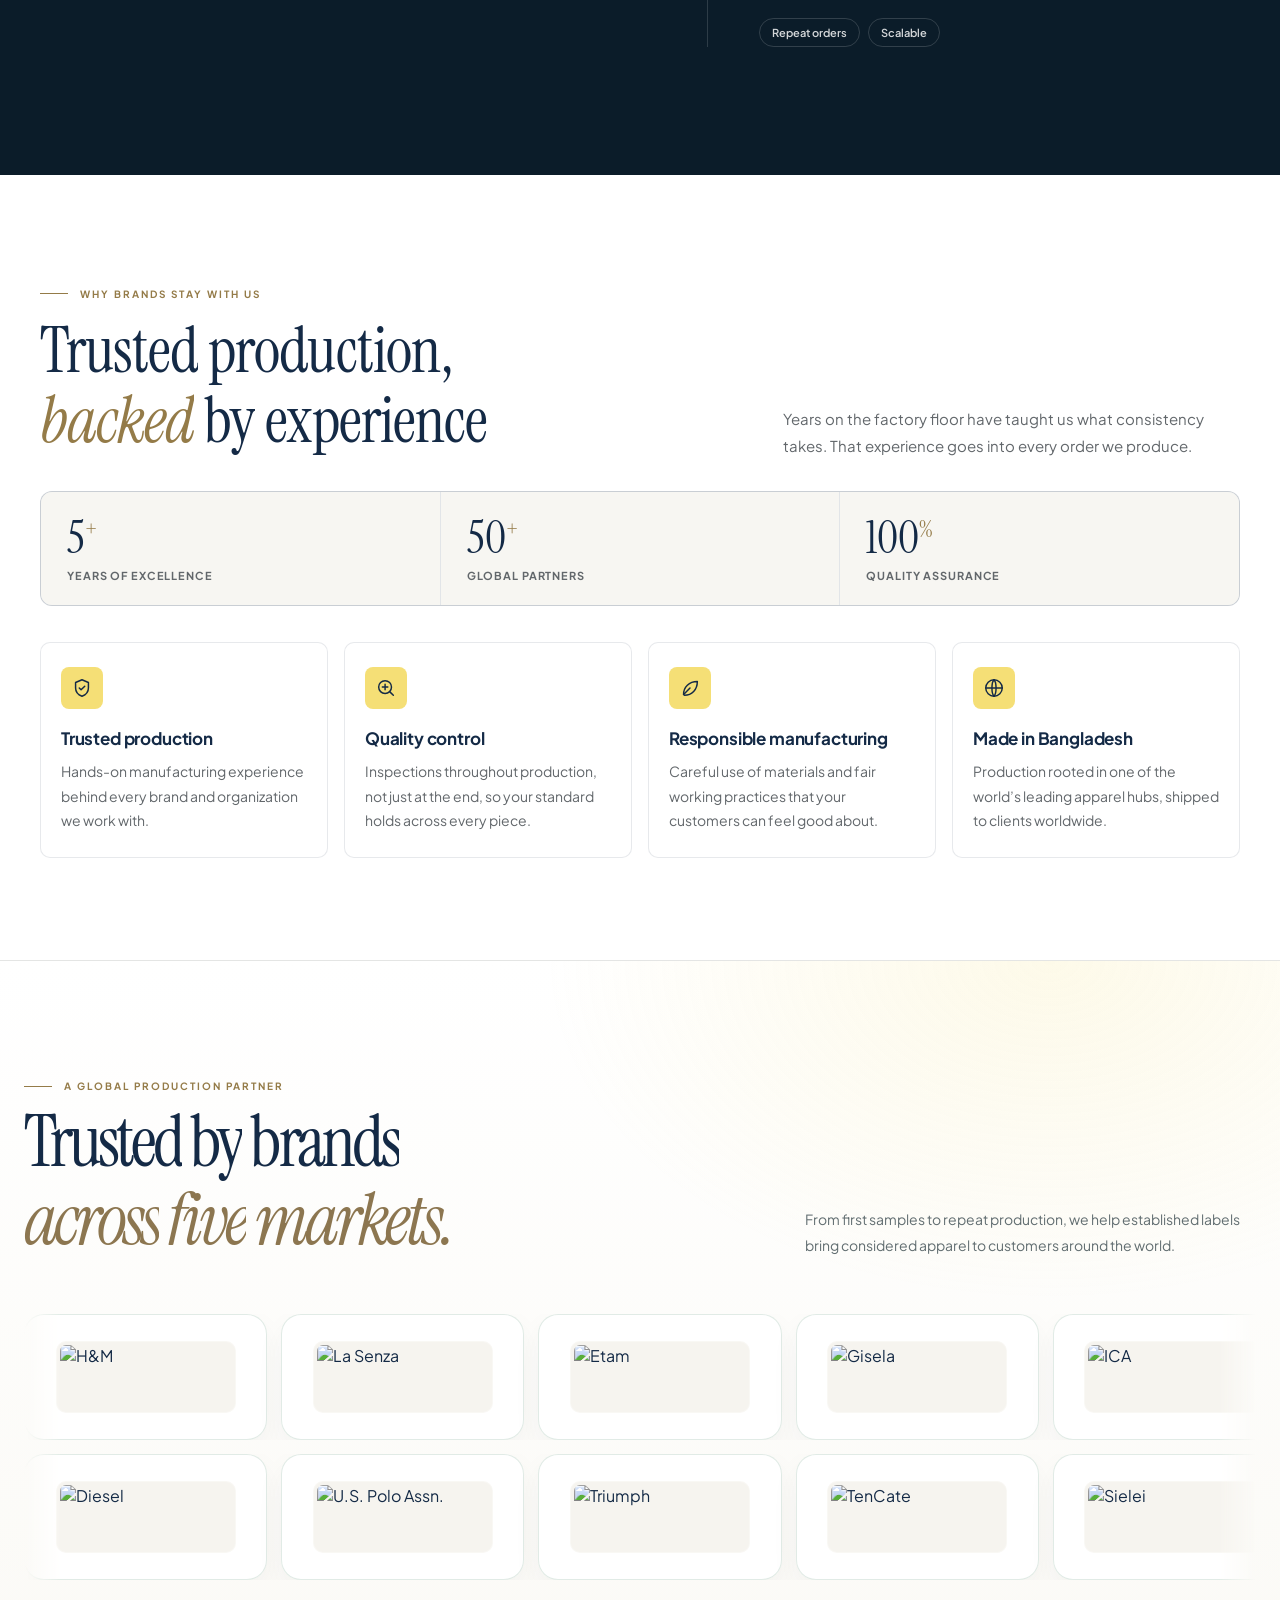
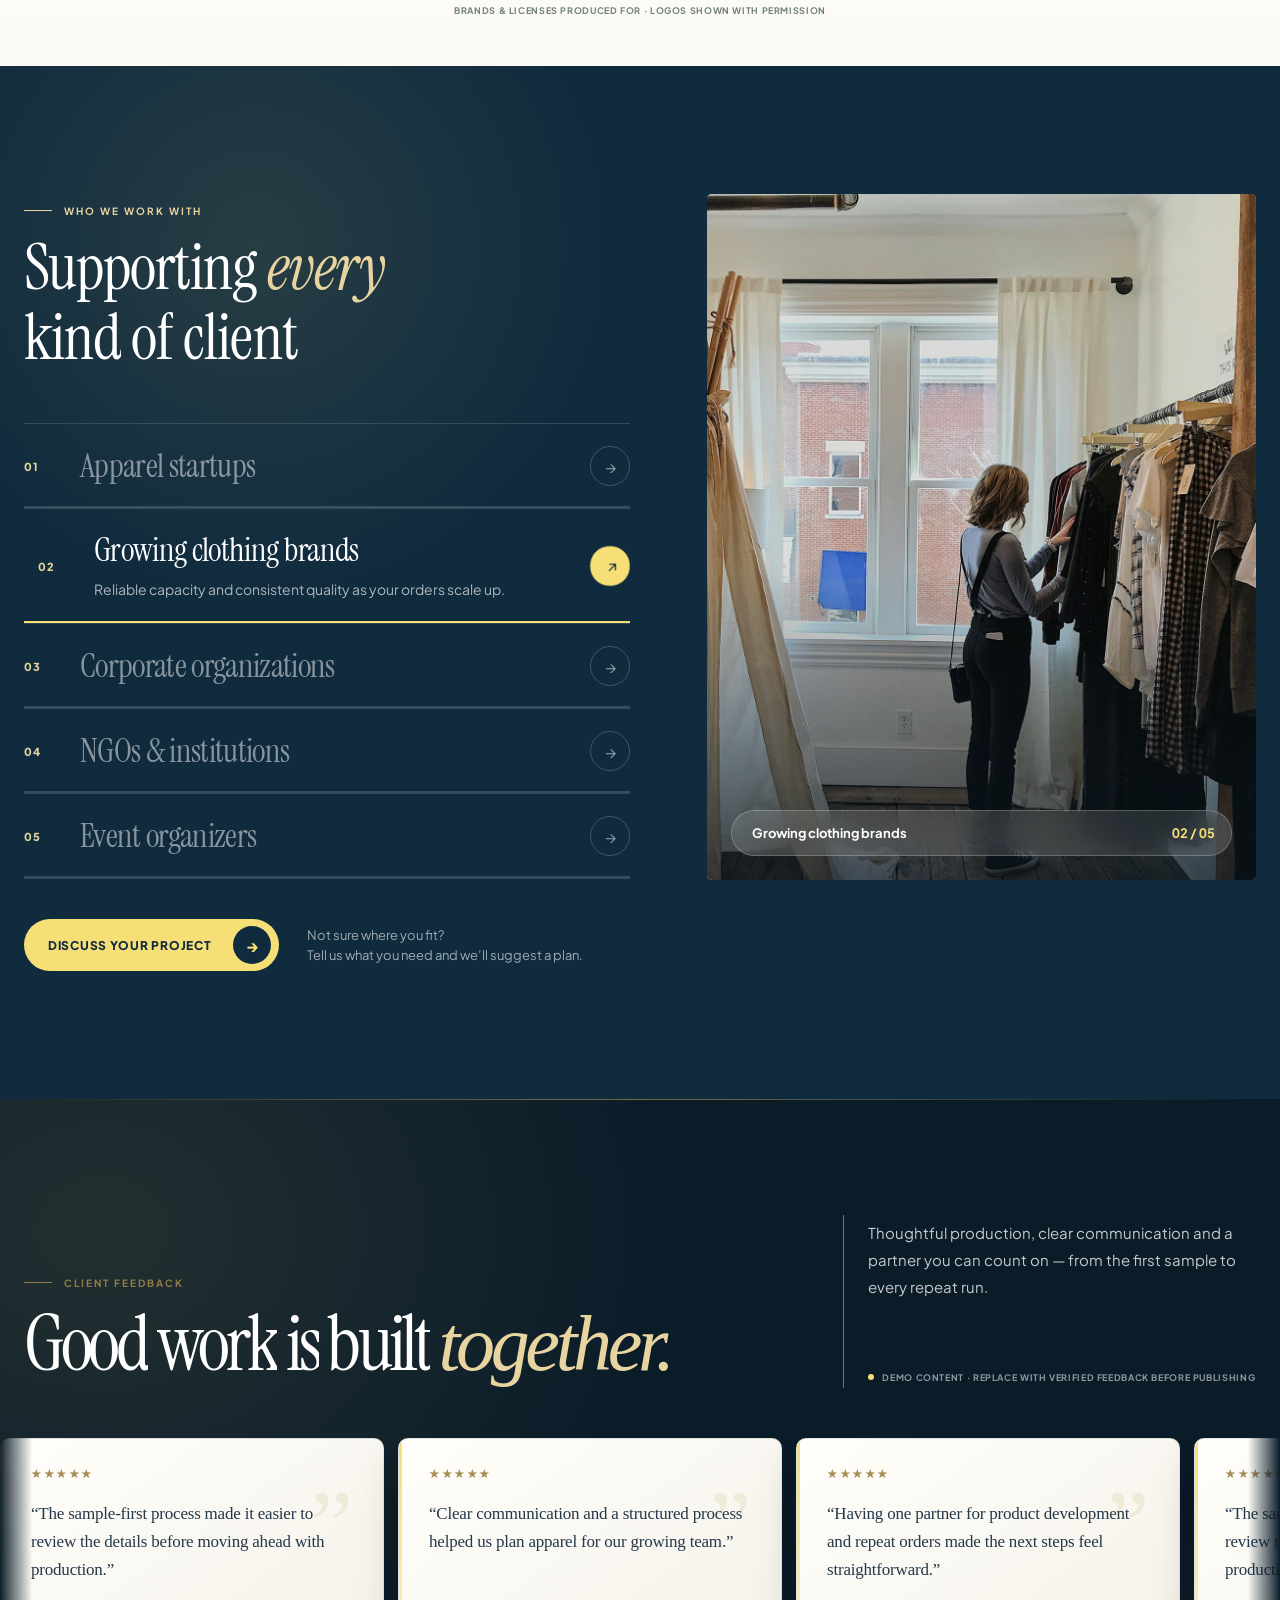
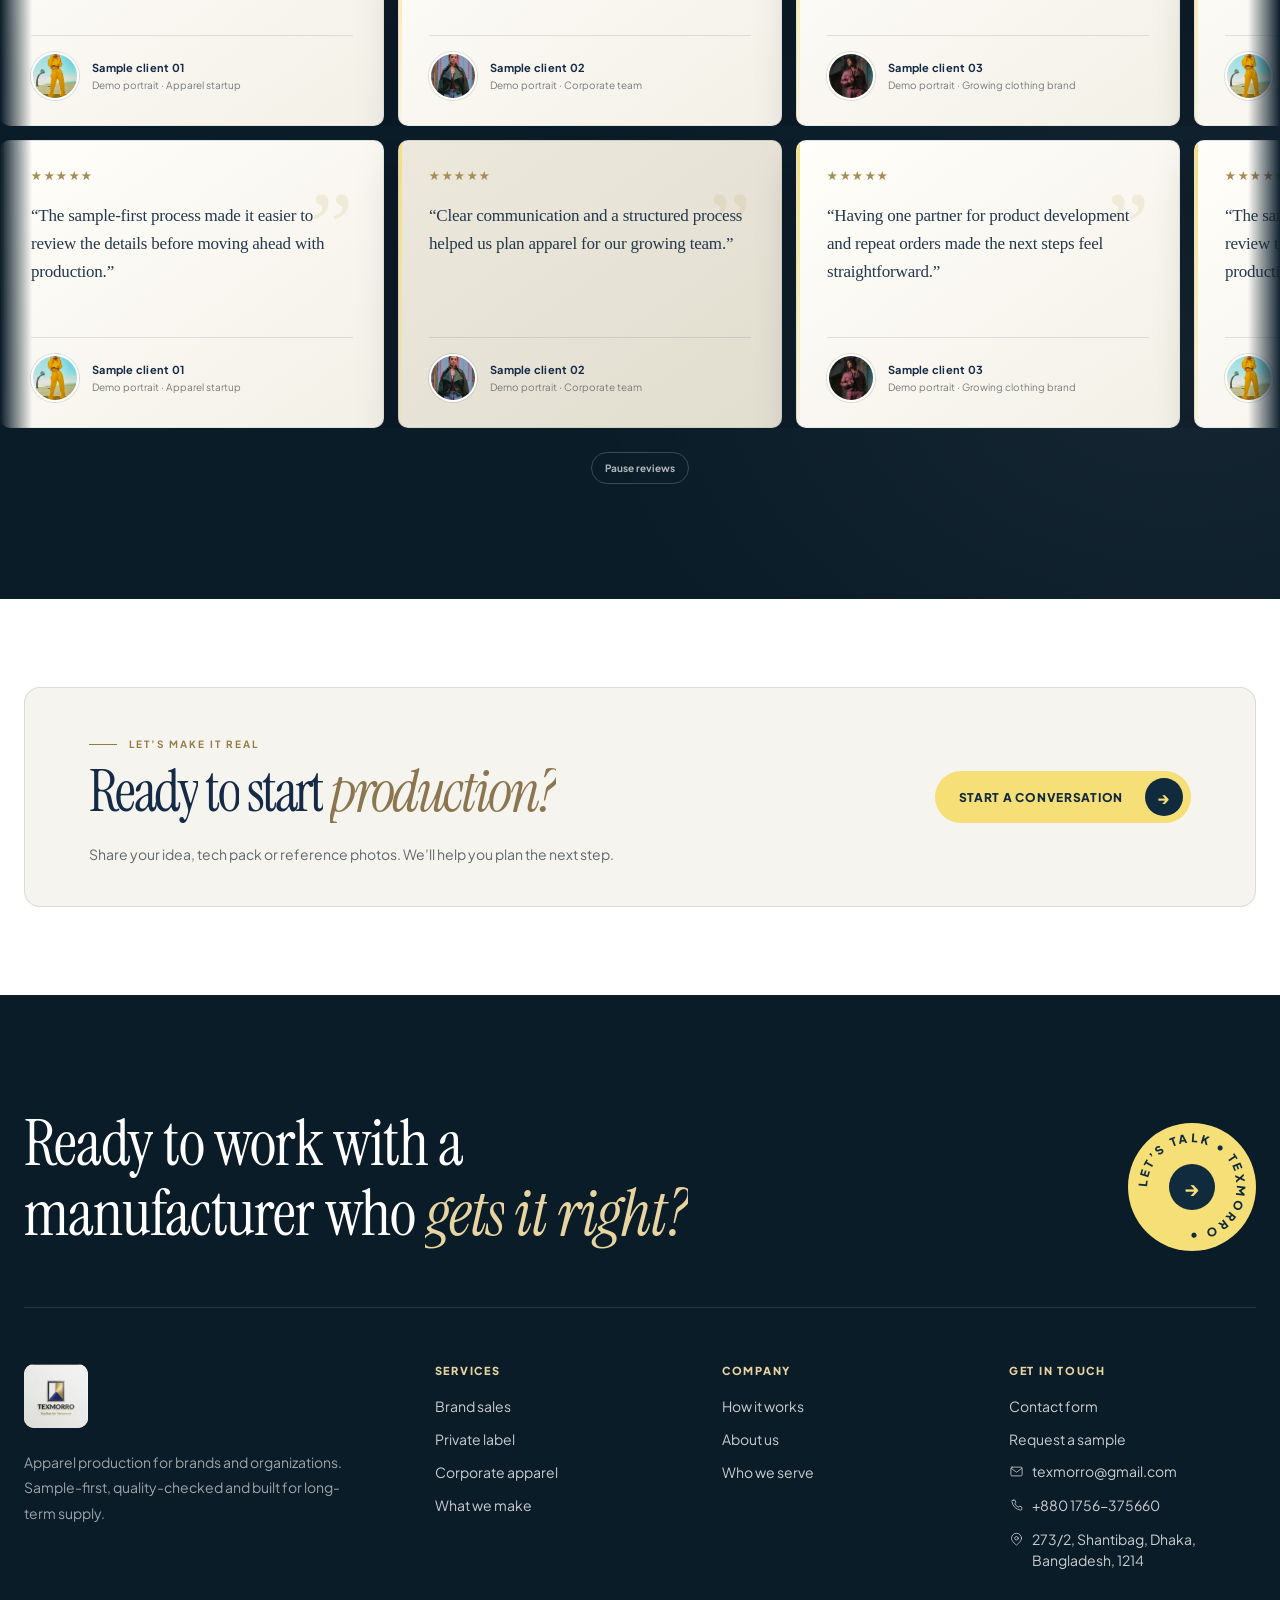
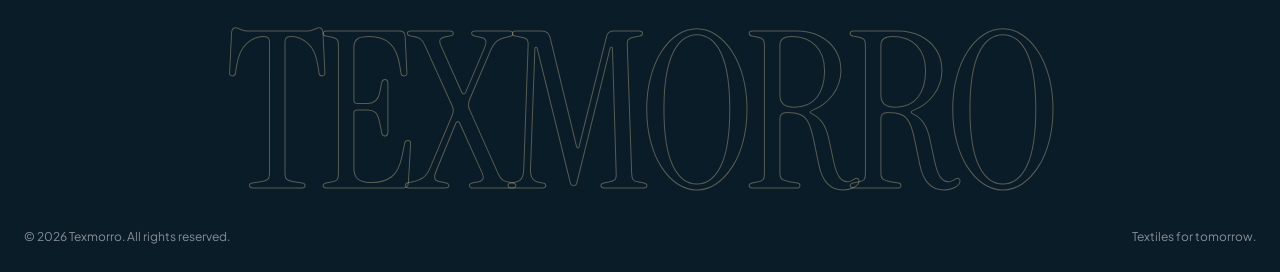
==== commit e8a414e2: "added my code" ====
--- a/index.html
+++ b/index.html
@@ -141,36 +141,52 @@
           <p class="reveal" style="--d: 200ms">Whether you are building a label or outfitting a team, we bring the right people and production support around your next apparel project.</p>
         </div>
 
-        <div class="paths-grid">
-          <article class="path-panel reveal">
-            <img src="fashion-banner-olive.jpg" alt="Model wearing an olive embroidered jacket from an independent label collection" loading="lazy">
-            <div class="path-top">
-              <span class="path-label">Apparel brands</span>
+        <!-- Visitor picks who they are; photo + content switch to match -->
+        <div class="paths-picker reveal" style="--d: 250ms" data-active="brand">
+          <div class="paths-switch" role="tablist" aria-label="Choose what fits you">
+            <span class="paths-switch-pill" aria-hidden="true"></span>
+            <button class="paths-tab" type="button" role="tab" id="path-tab-brand" aria-controls="path-brand" aria-selected="true" data-path="brand">I&rsquo;m building a brand</button>
+            <button class="paths-tab" type="button" role="tab" id="path-tab-team" aria-controls="path-team" aria-selected="false" tabindex="-1" data-path="team">I&rsquo;m outfitting a team</button>
+          </div>
+
+          <div class="paths-stage">
+            <div class="paths-media">
+              <img class="is-active" src="fashion-banner-olive.jpg" alt="Model wearing an olive embroidered jacket from an independent label collection" loading="lazy" data-path="brand">
+              <img src="images/what-we-make/polo-shirt.jpg" alt="Crisp white work shirt on a hanger, ready for a team order" loading="lazy" data-path="team">
             </div>
-            <div class="path-body">
-              <h3>Turn your point of view into a collection.</h3>
-              <div class="path-more"><div>
+
+            <div class="paths-panels">
+              <div class="paths-panel is-active" role="tabpanel" id="path-brand" aria-labelledby="path-tab-brand" data-path="brand">
+                <span class="paths-panel-label">For apparel brands</span>
+                <h3>Turn your point of view into a <em>collection.</em></h3>
                 <p>Develop a distinctive range with considered product development, sampling and production support for your brand.</p>
-                <div class="path-tags"><span>Development</span><span>Sampling</span><span>Private label</span></div>
-              </div></div>
-              <a class="path-link" href="brand_services_index.html">Explore brand services <span aria-hidden="true">&rarr;</span></a>
+                <ol class="paths-steps">
+                  <li><b>01</b><div><strong>Share your idea</strong><span>Sketches, a tech pack or reference photos.</span></div></li>
+                  <li><b>02</b><div><strong>Approve your sample</strong><span>We develop, fit and refine it with you.</span></div></li>
+                  <li><b>03</b><div><strong>We produce &amp; ship</strong><span>Your collection, made under your own label.</span></div></li>
+                </ol>
+                <ul class="paths-perks">
+                  <li>Low MOQ</li><li>Development</li><li>Sampling</li><li>Private label</li>
+                </ul>
+                <a class="tx-btn" href="brand_services_index.html">Explore brand services <span aria-hidden="true">&rarr;</span></a>
+              </div>
+
+              <div class="paths-panel" role="tabpanel" id="path-team" aria-labelledby="path-tab-team" data-path="team">
+                <span class="paths-panel-label">For companies &amp; organizations</span>
+                <h3>Apparel that brings your <em>team together.</em></h3>
+                <p>Plan apparel for teams, events and organizations with clear requirements, dependable production and consistent quality.</p>
+                <ol class="paths-steps">
+                  <li><b>01</b><div><strong>Tell us what you need</strong><span>Garments, quantities, sizes and deadline.</span></div></li>
+                  <li><b>02</b><div><strong>Approve a sample</strong><span>Check fabric, fit and your logo placement.</span></div></li>
+                  <li><b>03</b><div><strong>Receive your order</strong><span>Consistent quality across every size and piece.</span></div></li>
+                </ol>
+                <ul class="paths-perks">
+                  <li>Uniforms</li><li>Teamwear</li><li>Events</li><li>Bulk orders</li>
+                </ul>
+                <a class="tx-btn" href="contact.html">Discuss a team order <span aria-hidden="true">&rarr;</span></a>
+              </div>
             </div>
-          </article>
-
-          <article class="path-panel reveal" style="--d: 150ms">
-            <img src="images/what-we-make/polo-shirt.jpg" alt="Crisp white work shirt on a hanger, ready for a team order" loading="lazy">
-            <div class="path-top">
-              <span class="path-label">Corporate &amp; institutional</span>
-            </div>
-            <div class="path-body">
-              <h3>Apparel that brings your team together.</h3>
-              <div class="path-more"><div>
-                <p>Plan apparel for teams, events and organizations with clear requirements, dependable production and consistent quality.</p>
-                <div class="path-tags"><span>Teamwear</span><span>Events</span><span>Bulk orders</span></div>
-              </div></div>
-              <a class="path-link" href="contact.html">Discuss a team order <span aria-hidden="true">&rarr;</span></a>
-            </div>
-          </article>
+          </div>
         </div>
       </div>
     </section>
@@ -1341,6 +1357,43 @@
       onHeaderScroll();
     })();
 
+    /* ===== What brings you here: brand / team picker ===== */
+    (() => {
+      const picker = document.querySelector(".paths-picker");
+      if (!picker) return;
+      const tabs = [...picker.querySelectorAll(".paths-tab")];
+      const photos = [...picker.querySelectorAll(".paths-media img")];
+      const panels = [...picker.querySelectorAll(".paths-panel")];
+
+      const select = (tab, focus) => {
+        const path = tab.dataset.path;
+        picker.dataset.active = path;
+        tabs.forEach((t) => {
+          const on = t === tab;
+          t.setAttribute("aria-selected", String(on));
+          t.tabIndex = on ? 0 : -1;
+        });
+        photos.forEach((img) => img.classList.toggle("is-active", img.dataset.path === path));
+        panels.forEach((panel) => panel.classList.toggle("is-active", panel.dataset.path === path));
+        if (focus) tab.focus();
+      };
+
+      tabs.forEach((tab, i) => {
+        tab.addEventListener("click", () => select(tab));
+        // Arrow keys move between tabs (standard tab pattern)
+        tab.addEventListener("keydown", (e) => {
+          const step = { ArrowRight: 1, ArrowLeft: -1 }[e.key];
+          if (step) {
+            e.preventDefault();
+            select(tabs[(i + step + tabs.length) % tabs.length], true);
+          } else if (e.key === "Home" || e.key === "End") {
+            e.preventDefault();
+            select(tabs[e.key === "Home" ? 0 : tabs.length - 1], true);
+          }
+        });
+      });
+    })();
+
     (() => {
       document.querySelectorAll(".markets-track").forEach((track) => {
         const row = track.querySelector(".mq-row");
--- a/site.css
+++ b/site.css
@@ -2522,7 +2522,7 @@
     }
 
     /* ==========================================================
-       V2 — What brings you here (expanding photo panels)
+       V2 — What brings you here (brand / team picker)
        ========================================================== */
     .paths {
       padding: clamp(84px, 10vw, 140px) 24px;
@@ -2553,178 +2553,229 @@
       line-height: 1.8;
     }
 
-    .paths-grid {
-      display: flex;
-      height: clamp(560px, 52vw, 700px);
-      gap: 18px;
-    }
-
-    .path-panel {
+    /* Picker: "I'm building a brand" / "I'm outfitting a team" */
+    .paths-switch {
       position: relative;
-      display: flex;
-      min-width: 0;
-      flex: 1 1 0;
-      flex-direction: column;
-      justify-content: space-between;
-      padding: clamp(24px, 3vw, 40px);
+      display: grid;
+      width: min(100%, 560px);
+      grid-template-columns: 1fr 1fr;
+      margin: 0 0 28px;
+      padding: 6px;
+      border: 1px solid rgba(20, 42, 70, 0.12);
+      border-radius: 999px;
+      background: #fff;
+      box-shadow: 0 10px 30px rgba(16, 43, 62, 0.06);
+      isolation: isolate;
+    }
+
+    .paths-switch-pill {
+      position: absolute;
+      z-index: -1;
+      top: 6px;
+      bottom: 6px;
+      left: 6px;
+      width: calc(50% - 6px);
+      border-radius: 999px;
+      background: var(--deep);
+      transition: transform 600ms var(--ease-out);
+    }
+
+    .paths-picker[data-active="team"] .paths-switch-pill {
+      transform: translateX(100%);
+    }
+
+    .paths-tab {
+      min-height: 52px;
+      padding: 0 18px;
+      border: 0;
+      border-radius: 999px;
+      background: none;
+      color: var(--ink);
+      cursor: pointer;
+      font: inherit;
+      font-size: 14px;
+      font-weight: 700;
+      transition: color 400ms ease;
+    }
+
+    .paths-tab[aria-selected="true"] {
+      color: #fff;
+    }
+
+    .paths-tab:focus-visible {
+      outline: 2px solid var(--gold);
+      outline-offset: 3px;
+    }
+
+    /* Stage: photo left, content right */
+    .paths-stage {
+      display: grid;
+      grid-template-columns: minmax(0, 1.05fr) minmax(0, 1fr);
       overflow: hidden;
-      border-radius: 24px;
+      border-radius: 28px;
+      background: #fff;
+      box-shadow: 0 30px 80px rgba(16, 43, 62, 0.08);
+    }
+
+    .paths-media {
+      position: relative;
+      min-height: 620px;
+      overflow: hidden;
       background: #18303f;
-      color: #fff;
-      isolation: isolate;
-      transition: flex-grow 900ms var(--ease-out);
-    }
-
-    .paths-grid:hover .path-panel {
-      flex-grow: 0.75;
-    }
-
-    .paths-grid .path-panel:hover,
-    .paths-grid .path-panel:focus-within {
-      flex-grow: 1.35;
-    }
-
-    .path-panel > img {
+    }
+
+    .paths-media img {
       position: absolute;
-      z-index: -2;
       inset: 0;
       width: 100%;
       height: 100%;
       object-fit: cover;
       object-position: center 25%;
-      transform: scale(1.06);
-      transition: transform 1600ms var(--ease-out), filter 900ms ease;
-      filter: saturate(0.85);
-    }
-
-    .path-panel:hover > img,
-    .path-panel:focus-within > img {
+      opacity: 0;
+      transform: scale(1.08);
+      transition: opacity 800ms ease, transform 1600ms var(--ease-out);
+    }
+
+    .paths-media img.is-active {
+      opacity: 1;
       transform: scale(1);
-      filter: saturate(1.05);
-    }
-
-    .path-panel::before {
-      position: absolute;
-      z-index: -1;
-      inset: 0;
-      background:
-        linear-gradient(0deg, rgba(6, 16, 25, 0.92) 0%, rgba(6, 16, 25, 0.35) 48%, rgba(6, 16, 25, 0.15) 100%);
-      content: "";
-    }
-
-    .path-top {
+    }
+
+    /* Both panels share one grid cell, so the card keeps the taller height */
+    .paths-panels {
+      display: grid;
+    }
+
+    .paths-panel {
       display: flex;
+      grid-area: 1 / 1;
+      flex-direction: column;
       align-items: flex-start;
-      justify-content: space-between;
-      gap: 16px;
-    }
-
-    .path-label {
-      padding: 8px 14px;
-      border: 1px solid rgba(255, 255, 255, 0.3);
-      border-radius: 999px;
-      background: rgba(255, 255, 255, 0.08);
-      backdrop-filter: blur(10px);
-      -webkit-backdrop-filter: blur(10px);
+      justify-content: center;
+      padding: clamp(32px, 4.5vw, 64px);
+      opacity: 0;
+      transform: translateY(16px);
+      visibility: hidden;
+      transition: opacity 450ms ease, transform 600ms var(--ease-out), visibility 0s linear 600ms;
+    }
+
+    .paths-panel.is-active {
+      opacity: 1;
+      transform: none;
+      visibility: visible;
+      transition: opacity 600ms ease 150ms, transform 800ms var(--ease-out) 150ms, visibility 0s;
+    }
+
+    .paths-panel-label {
+      color: #947b48;
       font-size: 11px;
       font-weight: 700;
-      letter-spacing: 0.12em;
+      letter-spacing: 0.16em;
       text-transform: uppercase;
-      white-space: nowrap;
-    }
-
-    .path-body h3 {
-      max-width: 460px;
-      margin: 0;
+    }
+
+    .paths-panel h3 {
+      max-width: 480px;
+      margin: 16px 0 0;
+      color: var(--ink);
       font-family: var(--serif);
-      font-size: clamp(32px, 3.4vw, 50px);
+      font-size: clamp(34px, 3.4vw, 50px);
       font-weight: 400;
       line-height: 1.02;
-      letter-spacing: -0.01em;
-    }
-
-    .path-more {
-      display: grid;
-      grid-template-rows: 0fr;
-      opacity: 0;
-      transition: grid-template-rows 700ms var(--ease-out), opacity 500ms ease;
-    }
-
-    .path-more > div {
-      overflow: hidden;
-    }
-
-    .path-panel:hover .path-more,
-    .path-panel:focus-within .path-more {
-      grid-template-rows: 1fr;
-      opacity: 1;
-    }
-
-    .path-more p {
-      max-width: 440px;
-      margin: 16px 0 0;
-      color: rgba(255, 255, 255, 0.78);
+      letter-spacing: -0.02em;
+    }
+
+    .paths-panel h3 em {
+      color: var(--gold);
+      font-style: italic;
+    }
+
+    .paths-panel > p {
+      max-width: 460px;
+      margin: 18px 0 0;
+      color: #62676b;
       font-size: 15px;
       line-height: 1.75;
     }
 
-    .path-tags {
+    .paths-steps {
+      display: grid;
+      width: 100%;
+      max-width: 480px;
+      margin: 28px 0 0;
+      padding: 0;
+      list-style: none;
+    }
+
+    .paths-steps li {
+      display: grid;
+      grid-template-columns: 44px minmax(0, 1fr);
+      align-items: start;
+      gap: 14px;
+      padding: 14px 0;
+      border-top: 1px solid rgba(20, 42, 70, 0.1);
+    }
+
+    .paths-steps b {
+      display: grid;
+      width: 36px;
+      height: 36px;
+      place-items: center;
+      border-radius: 50%;
+      background: var(--paper);
+      color: var(--ink);
+      font-size: 11px;
+      font-weight: 800;
+      letter-spacing: 0.04em;
+    }
+
+    .paths-steps strong {
+      display: block;
+      color: var(--ink);
+      font-size: 15px;
+      font-weight: 700;
+    }
+
+    .paths-steps span {
+      display: block;
+      margin-top: 2px;
+      color: #6b7075;
+      font-size: 13.5px;
+      line-height: 1.6;
+    }
+
+    .paths-perks {
       display: flex;
       flex-wrap: wrap;
       gap: 8px;
-      margin-top: 18px;
-    }
-
-    .path-tags span {
-      padding: 7px 12px;
-      border: 1px solid rgba(255, 255, 255, 0.25);
-      border-radius: 999px;
-      font-size: 11px;
-      font-weight: 600;
-    }
-
-    .path-link {
+      margin: 14px 0 30px;
+      padding: 0;
+      list-style: none;
+    }
+
+    .paths-perks li {
       display: inline-flex;
       align-items: center;
-      gap: 14px;
-      margin-top: 24px;
+      gap: 7px;
+      padding: 7px 13px;
+      border-radius: 999px;
+      background: var(--paper);
+      color: var(--ink);
+      font-size: 12px;
+      font-weight: 600;
+    }
+
+    .paths-perks li::before {
+      color: var(--gold);
+      content: "\2713";
+      font-weight: 800;
+    }
+
+    /* Default yellow button turns white on hover; on a white card use navy */
+    .paths-panel .tx-btn:hover,
+    .paths-panel .tx-btn:focus-visible {
+      background: var(--deep);
       color: #fff;
-      font-size: 12px;
-      font-weight: 800;
-      letter-spacing: 0.08em;
-      text-decoration: none;
-      text-transform: uppercase;
-    }
-
-    .path-link::after {
-      position: absolute;
-      inset: 0;
-      content: "";
-    }
-
-    .path-link span {
-      display: grid;
-      width: 46px;
-      height: 46px;
-      place-items: center;
-      border-radius: 50%;
-      background: var(--sun);
-      color: var(--deep);
-      font-size: 17px;
-      transition: transform 400ms var(--ease-out);
-    }
-
-    .path-panel:hover .path-link span,
-    .path-link:focus-visible span {
-      transform: rotate(-45deg);
-    }
-
-    .path-link:focus-visible {
-      outline: none;
-    }
-
-    .path-panel:has(.path-link:focus-visible) {
-      box-shadow: 0 0 0 3px var(--sun);
     }
 
     @media (max-width: 980px) {
@@ -2733,18 +2784,12 @@
         gap: 20px;
       }
 
-      .paths-grid {
-        height: auto;
-        flex-direction: column;
-      }
-
-      .path-panel {
-        min-height: 520px;
-      }
-
-      .path-more {
-        grid-template-rows: 1fr;
-        opacity: 1;
+      .paths-stage {
+        grid-template-columns: minmax(0, 1fr);
+      }
+
+      .paths-media {
+        min-height: 380px;
       }
     }
 
@@ -2753,13 +2798,32 @@
         padding-inline: 16px;
       }
 
-      .path-panel {
-        min-height: 500px;
+      .paths-tab {
+        min-height: 46px;
+        padding: 0 10px;
+        font-size: 12.5px;
+      }
+
+      .paths-stage {
         border-radius: 20px;
       }
+
+      .paths-media {
+        min-height: 300px;
+      }
+
+      .paths-panel {
+        padding: 28px 22px 32px;
+      }
     }
 
     @media (prefers-reduced-motion: reduce) {
+      .paths-switch-pill,
+      .paths-media img,
+      .paths-panel,
+      .paths-panel.is-active {
+        transition: none;
+      }
     }
 
 
